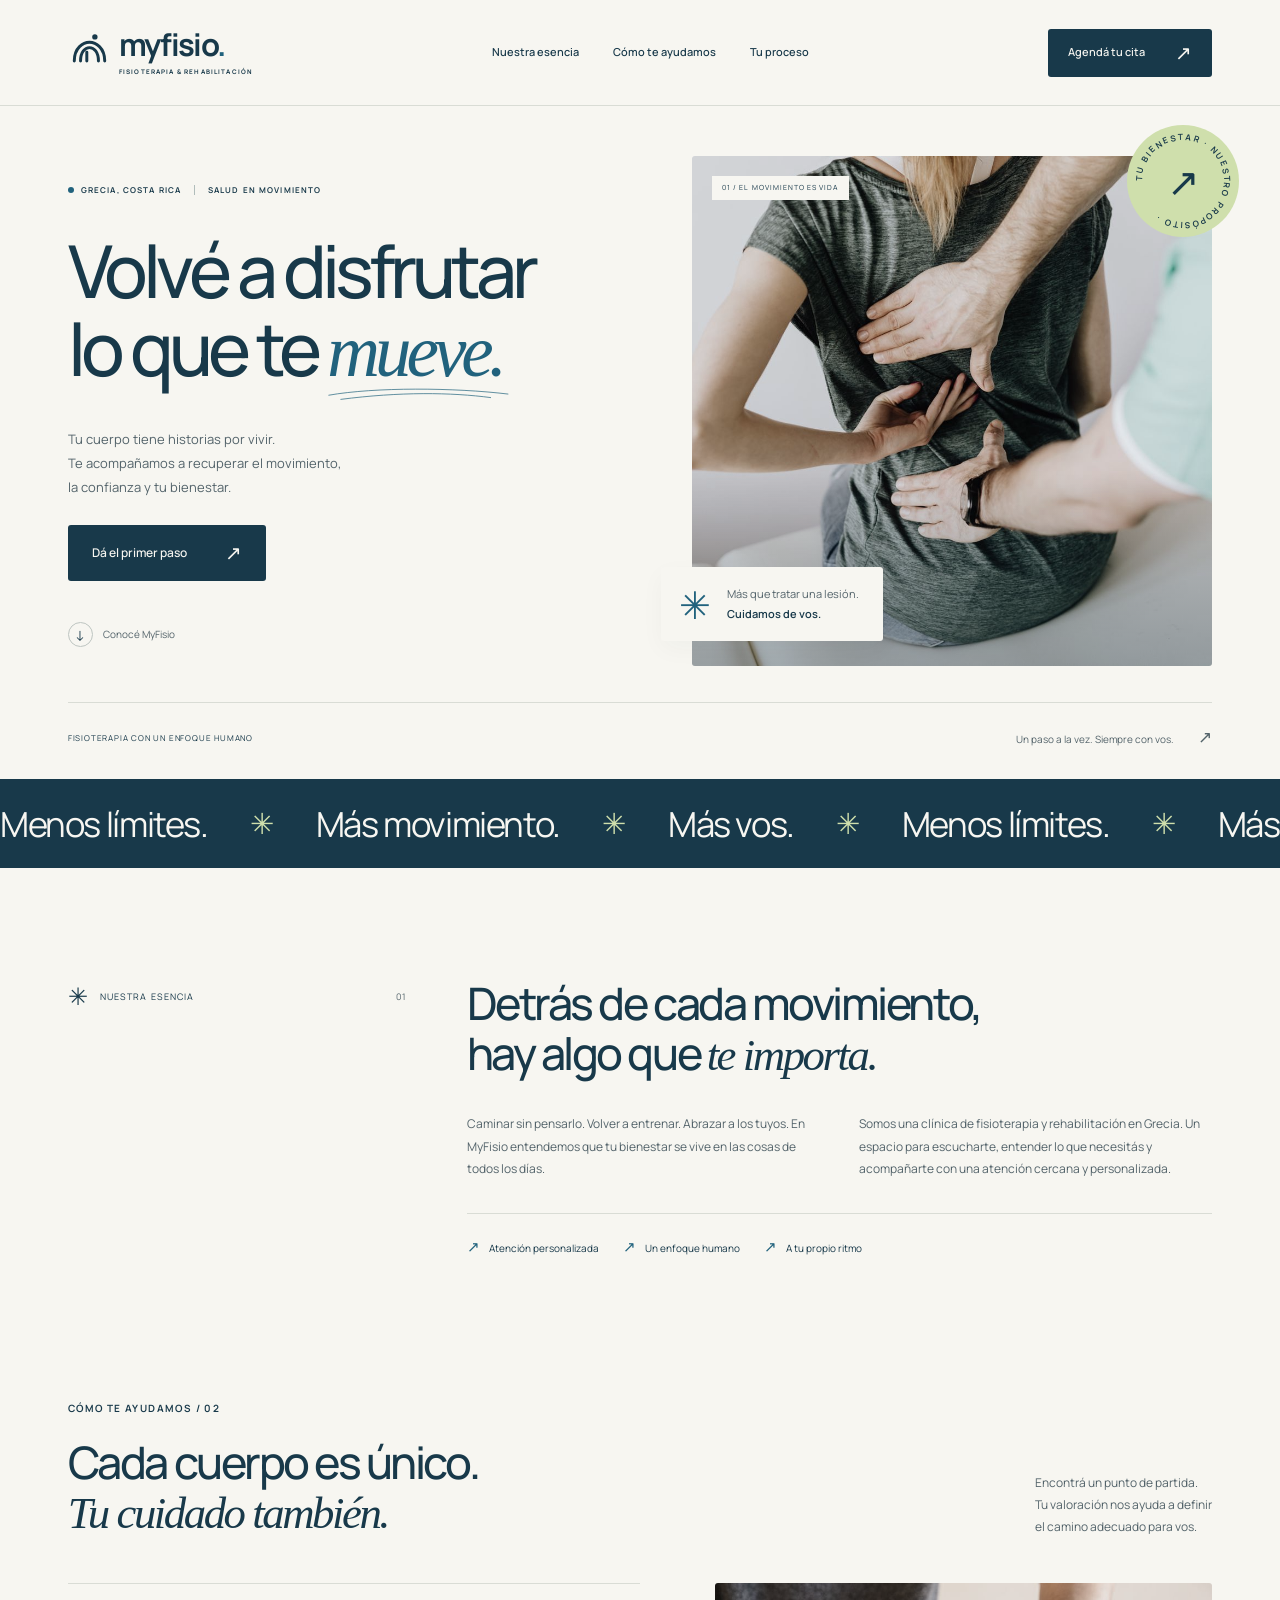
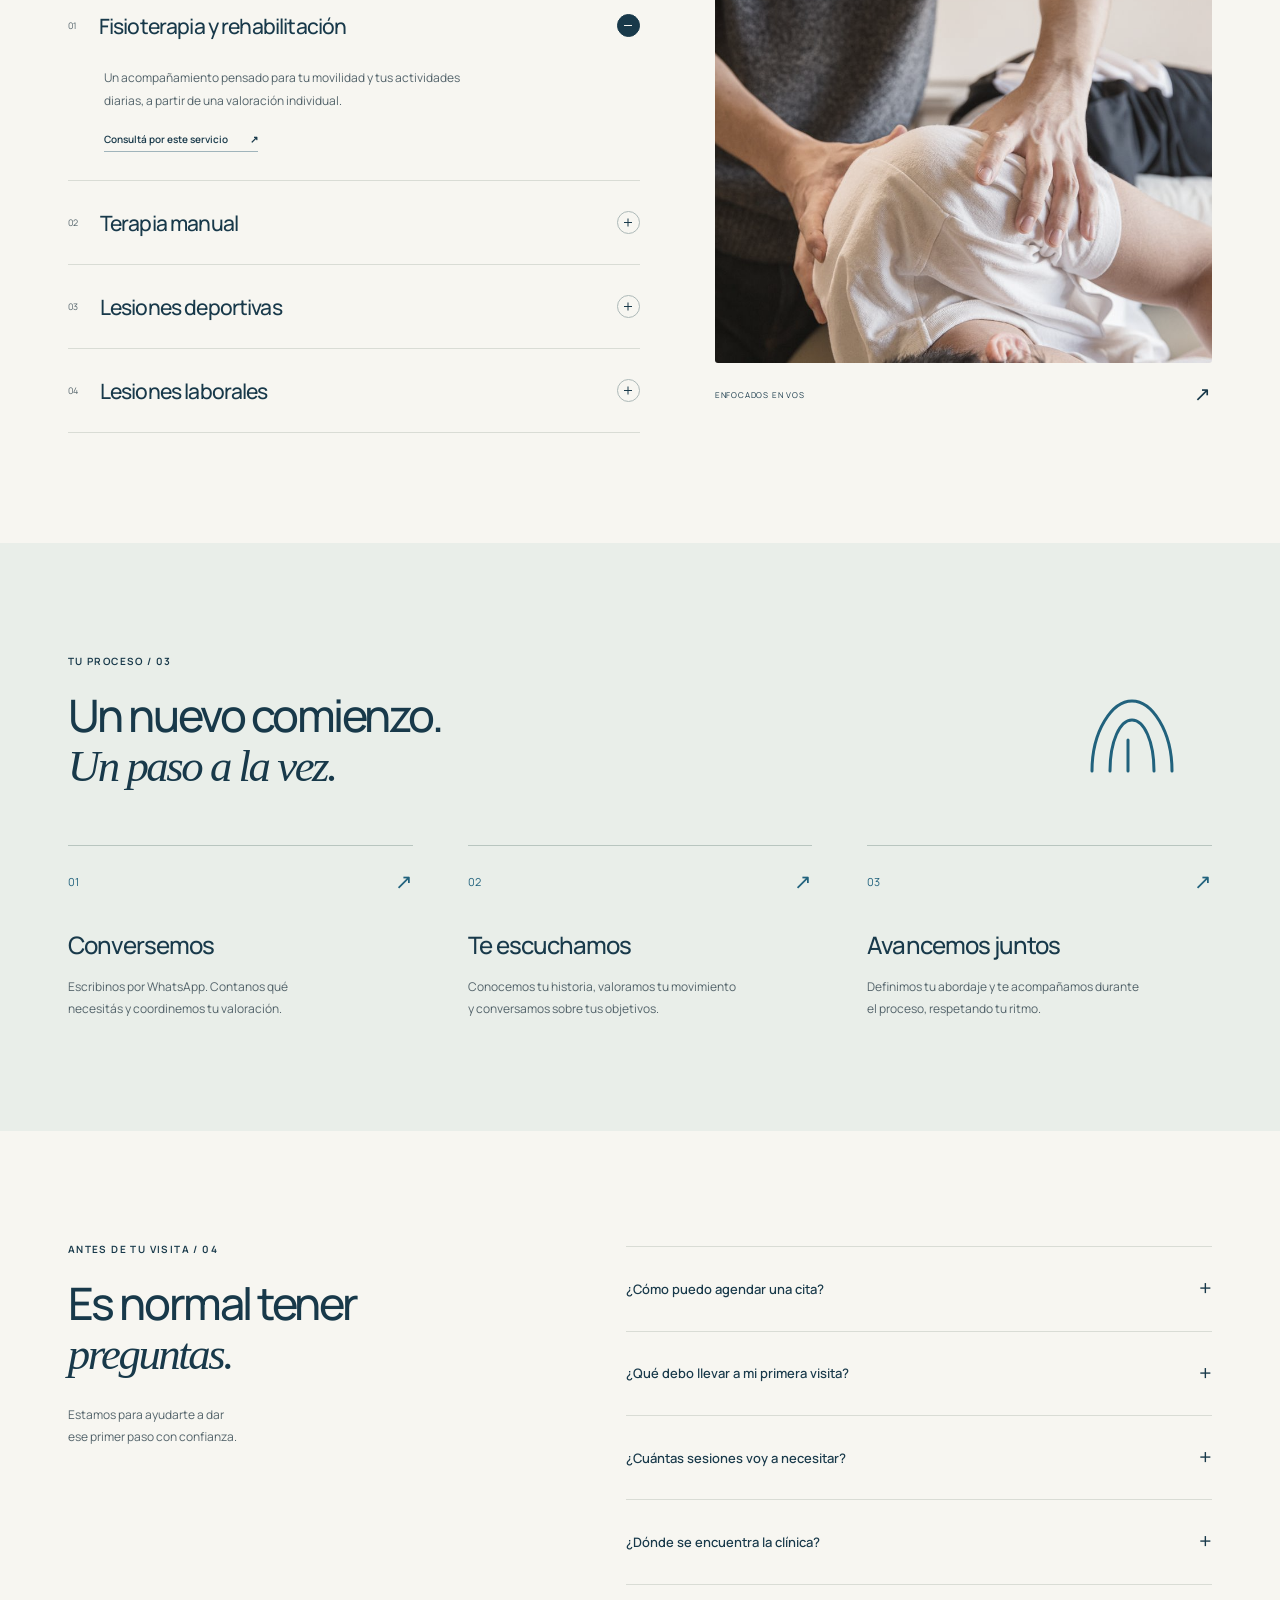
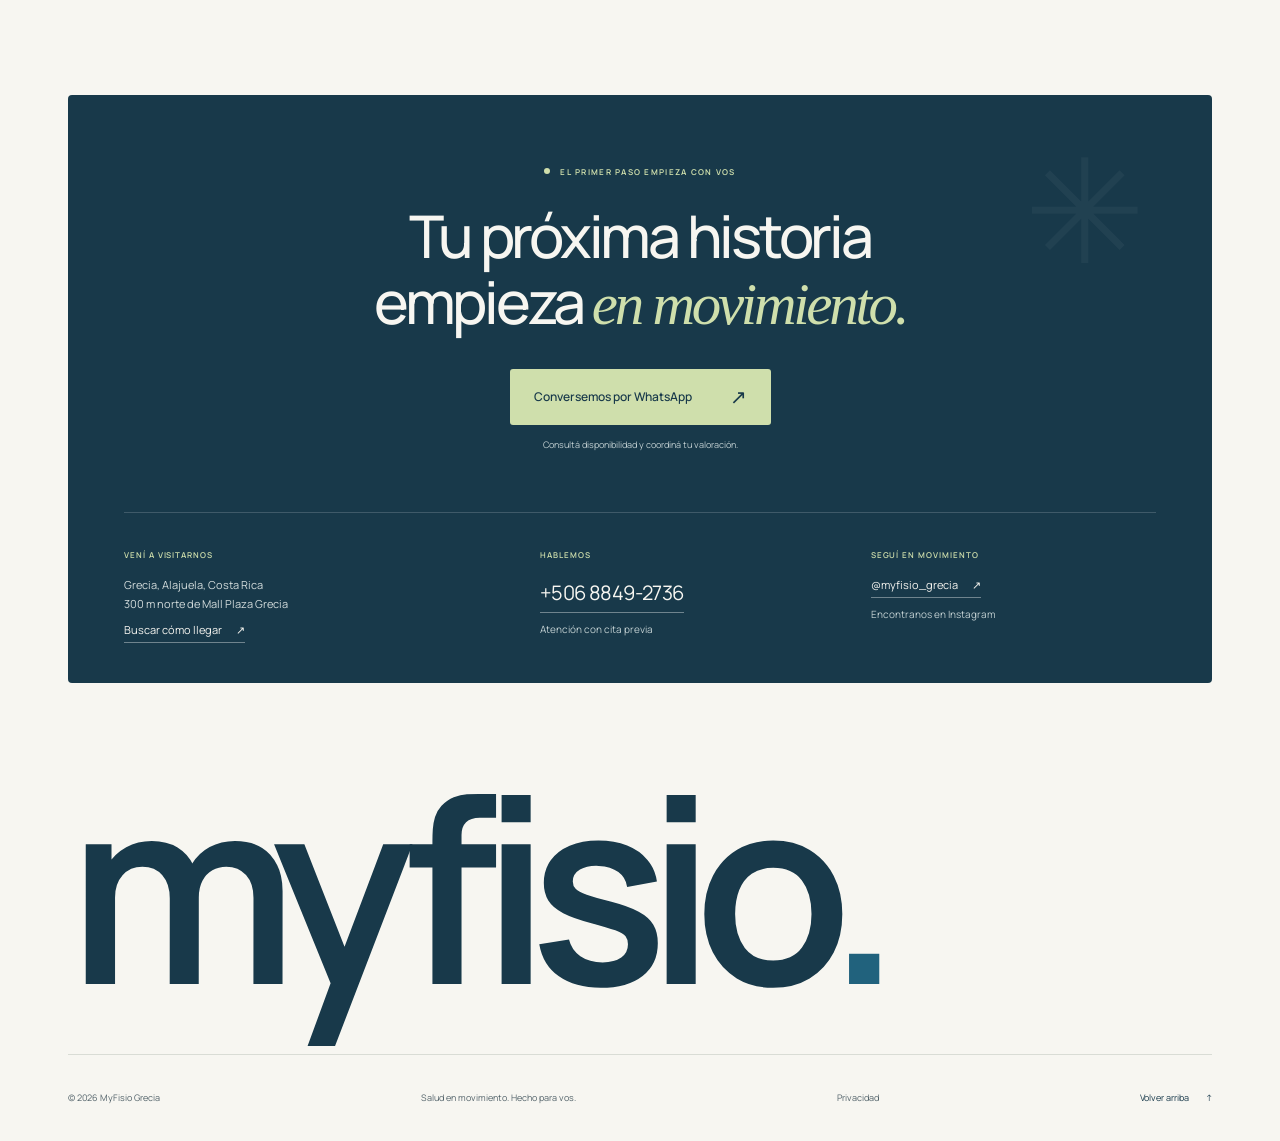
==== index.html @ d9b55af9 "Build MyFisio Grecia editorial website in vanilla HTML CSS and JavaScript" ====
<!doctype html>
<html lang="es-CR">
<head>
  <meta charset="utf-8">
  <meta name="viewport" content="width=device-width, initial-scale=1">
  <meta name="theme-color" content="#18394a">
  <title>MyFisio Grecia — Salud en movimiento</title>
  <meta name="description" content="Fisioterapia, terapia manual y rehabilitación en Grecia, Alajuela. Volvé a moverte con confianza. Consultá por tu cita en MyFisio al 8849-2736.">
  <meta property="og:title" content="MyFisio Grecia — Salud en movimiento">
  <meta property="og:description" content="Volvé a disfrutar lo que te mueve. Fisioterapia y rehabilitación en Grecia, Costa Rica.">
  <meta property="og:type" content="website">
  <meta property="og:locale" content="es_CR">
  <meta property="og:image" content="https://myfisio-grecia.vercel.app/assets/therapy.jpg">
  <meta property="og:url" content="https://myfisio-grecia.vercel.app/">
  <link rel="canonical" href="https://myfisio-grecia.vercel.app/">
  <link rel="icon" type="image/svg+xml" href="assets/favicon.svg">
  <link rel="preload" as="image" href="assets/therapy.jpg">
  <link rel="stylesheet" href="styles.css">
  <script src="script.js" defer></script>
  <script type="application/ld+json">{"@context":"https://schema.org","@type":"MedicalClinic","name":"MyFisio Clínica de Fisioterapia y Rehabilitación","url":"https://myfisio-grecia.vercel.app/","telephone":"+50688492736","address":{"@type":"PostalAddress","streetAddress":"300 metros norte de Mall Plaza Grecia","addressLocality":"Grecia","addressRegion":"Alajuela","addressCountry":"CR"},"sameAs":["https://www.instagram.com/myfisio_grecia/"]}</script>
</head>
<body>
  <a class="skip-link" href="#contenido">Saltar al contenido</a>
  <header class="site-header">
    <a href="#inicio" class="brand" aria-label="MyFisio, inicio"><svg class="brand-symbol" viewBox="0 0 48 48" fill="none" aria-hidden="true"><path d="M7 33C7 18 17 12 24 12s17 6 17 21M14 33c0-10 5-15 10-15s10 5 10 15M21 33V23" stroke="currentColor" stroke-width="3.3" stroke-linecap="round"/><circle cx="30" cy="6" r="3" fill="currentColor"/></svg><span>myfisio<span class="brand-dot">.</span><small>FISIOTERAPIA & REHABILITACIÓN</small></span></a>
    <nav class="desktop-nav" aria-label="Navegación principal"><a href="#nosotros">Nuestra esencia</a><a href="#servicios">Cómo te ayudamos</a><a href="#proceso">Tu proceso</a></nav>
    <a class="button button-small header-cta" href="https://wa.me/50688492736?text=Hola%20MyFisio%2C%20quisiera%20consultar%20por%20una%20cita." target="_blank" rel="noopener noreferrer">Agendá tu cita <span aria-hidden="true">↗</span></a>
    <button class="menu-toggle" type="button" aria-expanded="false" aria-controls="mobile-nav" aria-label="Abrir menú"><span></span><span></span></button>
    <nav id="mobile-nav" class="mobile-nav" aria-label="Navegación móvil" hidden><a href="#nosotros">Nuestra esencia</a><a href="#servicios">Cómo te ayudamos</a><a href="#proceso">Tu proceso</a><a href="#contacto">Contacto y citas ↗</a></nav>
  </header>

  <main id="contenido">
    <section class="hero section-shell" id="inicio" aria-labelledby="hero-title">
      <div class="hero-copy">
        <p class="eyebrow"><span class="status-dot"></span> GRECIA, COSTA RICA <span class="eyebrow-divider"></span> SALUD EN MOVIMIENTO</p>
        <h1 id="hero-title">Volvé a disfrutar<br>lo que te <span class="word-motion">mueve.<svg viewBox="0 0 380 22" preserveAspectRatio="none" aria-hidden="true"><path d="M3 14C100 0 265 1 377 12M28 21C152 8 258 9 341 18"/></svg></span></h1>
        <div class="hero-copy-bottom"><p>Tu cuerpo tiene historias por vivir.<br>Te acompañamos a recuperar el movimiento,<br class="desktop-break"> la confianza y tu bienestar.</p><a class="button" href="https://wa.me/50688492736?text=Hola%20MyFisio%2C%20quisiera%20agendar%20una%20valoraci%C3%B3n." target="_blank" rel="noopener noreferrer">Dá el primer paso <span aria-hidden="true">↗</span></a></div>
        <a class="scroll-link" href="#nosotros"><span class="circle-arrow" aria-hidden="true">↓</span> Conocé MyFisio</a>
      </div>
      <div class="hero-visual"><img src="assets/therapy.jpg" width="1400" height="933" alt="Sesión de terapia manual enfocada en la movilidad de la espalda" fetchpriority="high"><span class="photo-index">01 / EL MOVIMIENTO ES VIDA</span><div class="orbit-stamp" aria-hidden="true"><svg viewBox="0 0 120 120"><defs><path id="stamp-circle" d="M60,60m-44,0a44,44 0 1,1 88,0a44,44 0 1,1 -88,0"/></defs><text><textPath href="#stamp-circle">TU BIENESTAR · NUESTRO PROPÓSITO · </textPath></text></svg><span>↗</span></div><div class="image-note"><span class="note-icon" aria-hidden="true">✳</span><p>Más que tratar una lesión.<br><strong>Cuidamos de vos.</strong></p></div></div>
      <div class="hero-footnote"><span>FISIOTERAPIA CON UN ENFOQUE HUMANO</span><span>Un paso a la vez. Siempre con vos. <span aria-hidden="true">↗</span></span></div>
    </section>

    <div class="movement-band" aria-hidden="true"><div><span>Menos límites.</span><i>✳</i><span>Más movimiento.</span><i>✳</i><span>Más vos.</span><i>✳</i><span>Menos límites.</span><i>✳</i><span>Más movimiento.</span><i>✳</i><span>Más vos.</span><i>✳</i></div></div>

    <section class="about section-shell section-space" id="nosotros" aria-labelledby="about-title"><div class="section-label"><span class="mini-cross" aria-hidden="true">✳</span> NUESTRA ESENCIA <span class="section-number">01</span></div><div class="about-content"><h2 id="about-title">Detrás de cada movimiento,<br>hay algo que <em>te importa.</em></h2><div class="about-details"><p>Caminar sin pensarlo. Volver a entrenar. Abrazar a los tuyos. En MyFisio entendemos que tu bienestar se vive en las cosas de todos los días.</p><p>Somos una clínica de fisioterapia y rehabilitación en Grecia. Un espacio para escucharte, entender lo que necesitás y acompañarte con una atención cercana y personalizada.</p></div><div class="principles"><span><b aria-hidden="true">↗</b> Atención personalizada</span><span><b aria-hidden="true">↗</b> Un enfoque humano</span><span><b aria-hidden="true">↗</b> A tu propio ritmo</span></div></div></section>

    <section class="services section-shell section-space" id="servicios" aria-labelledby="services-title"><div class="section-heading"><div><p class="eyebrow">CÓMO TE AYUDAMOS / 02</p><h2 id="services-title">Cada cuerpo es único.<br><em>Tu cuidado también.</em></h2></div><p>Encontrá un punto de partida.<br>Tu valoración nos ayuda a definir<br>el camino adecuado para vos.</p></div><div class="services-layout"><div class="service-list">
      <details class="service-item" open><summary><span class="service-number">01</span><h3>Fisioterapia y rehabilitación</h3><span class="service-toggle" aria-hidden="true"></span></summary><div class="service-body"><p>Un acompañamiento pensado para tu movilidad y tus actividades diarias, a partir de una valoración individual.</p><a href="https://wa.me/50688492736?text=Hola%20MyFisio%2C%20quiero%20consultar%20sobre%20fisioterapia%20y%20rehabilitaci%C3%B3n." target="_blank" rel="noopener noreferrer">Consultá por este servicio <span aria-hidden="true">↗</span></a></div></details>
      <details class="service-item"><summary><span class="service-number">02</span><h3>Terapia manual</h3><span class="service-toggle" aria-hidden="true"></span></summary><div class="service-body"><p>Atención con técnicas manuales, adaptadas a tu valoración y a las necesidades de tu cuerpo.</p><a href="https://wa.me/50688492736?text=Hola%20MyFisio%2C%20quiero%20consultar%20sobre%20terapia%20manual." target="_blank" rel="noopener noreferrer">Consultá por este servicio <span aria-hidden="true">↗</span></a></div></details>
      <details class="service-item"><summary><span class="service-number">03</span><h3>Lesiones deportivas</h3><span class="service-toggle" aria-hidden="true"></span></summary><div class="service-body"><p>Valoración y rehabilitación para acompañarte en el regreso a la actividad física, según tu evolución.</p><a href="https://wa.me/50688492736?text=Hola%20MyFisio%2C%20quiero%20consultar%20por%20una%20lesi%C3%B3n%20deportiva." target="_blank" rel="noopener noreferrer">Consultá por este servicio <span aria-hidden="true">↗</span></a></div></details>
      <details class="service-item"><summary><span class="service-number">04</span><h3>Lesiones laborales</h3><span class="service-toggle" aria-hidden="true"></span></summary><div class="service-body"><p>Un espacio para valorar las molestias que afectan tu jornada y conversar sobre tu recuperación y hábitos de movimiento.</p><a href="https://wa.me/50688492736?text=Hola%20MyFisio%2C%20quiero%20consultar%20por%20una%20lesi%C3%B3n%20laboral." target="_blank" rel="noopener noreferrer">Consultá por este servicio <span aria-hidden="true">↗</span></a></div></details>
    </div><figure class="service-photo"><img src="assets/movement.jpg" width="1000" height="667" loading="lazy" alt="Trabajo manual de hombro durante una sesión de fisioterapia"><figcaption><span>ENFOCADOS EN VOS</span><span aria-hidden="true">↗</span></figcaption></figure></div></section>

    <section class="process section-space" id="proceso" aria-labelledby="process-title"><div class="section-shell"><div class="section-heading"><div><p class="eyebrow">TU PROCESO / 03</p><h2 id="process-title">Un nuevo comienzo.<br><em>Un paso a la vez.</em></h2></div><svg class="process-symbol" viewBox="0 0 100 100" fill="none" aria-hidden="true"><path d="M10 80C10 40 30 10 50 10S90 40 90 80M28 80c0-30 10-51 22-51s22 21 22 51M46 80V49" stroke="currentColor" stroke-width="3" stroke-linecap="round"/></svg></div><ol class="process-steps"><li><span class="step-index">01 <span aria-hidden="true">↗</span></span><h3>Conversemos</h3><p>Escribinos por WhatsApp. Contanos qué necesitás y coordinemos tu valoración.</p></li><li><span class="step-index">02 <span aria-hidden="true">↗</span></span><h3>Te escuchamos</h3><p>Conocemos tu historia, valoramos tu movimiento y conversamos sobre tus objetivos.</p></li><li><span class="step-index">03 <span aria-hidden="true">↗</span></span><h3>Avancemos juntos</h3><p>Definimos tu abordaje y te acompañamos durante el proceso, respetando tu ritmo.</p></li></ol></div></section>

    <section class="questions section-shell section-space" aria-labelledby="faq-title"><div><p class="eyebrow">ANTES DE TU VISITA / 04</p><h2 id="faq-title">Es normal tener<br><em>preguntas.</em></h2><p class="faq-intro">Estamos para ayudarte a dar<br>ese primer paso con confianza.</p></div><div class="faq-list"><details><summary>¿Cómo puedo agendar una cita?<span aria-hidden="true">+</span></summary><p>Escribinos al WhatsApp 8849-2736 o llamanos. Te ayudamos a coordinar la fecha y hora según la disponibilidad de la clínica.</p></details><details><summary>¿Qué debo llevar a mi primera visita?<span aria-hidden="true">+</span></summary><p>Traé ropa cómoda que te permita moverte. Si tenés estudios, referencias o informes relacionados con tu consulta, podés llevarlos. Consultanos por WhatsApp si necesitás alguna indicación adicional.</p></details><details><summary>¿Cuántas sesiones voy a necesitar?<span aria-hidden="true">+</span></summary><p>Depende de tu valoración, tus objetivos y tu evolución. En tu consulta podemos conversar sobre el abordaje que se ajuste a vos.</p></details><details><summary>¿Dónde se encuentra la clínica?<span aria-hidden="true">+</span></summary><p>Estamos en Grecia, Alajuela, 300 metros norte de Mall Plaza Grecia. Escribinos antes de tu visita para confirmar las indicaciones de llegada.</p></details></div></section>

    <section class="contact section-shell" id="contacto" aria-labelledby="contact-title"><div class="contact-top"><p class="eyebrow"><span class="status-dot"></span> EL PRIMER PASO EMPIEZA CON VOS</p><h2 id="contact-title">Tu próxima historia<br>empieza <em>en movimiento.</em></h2><a class="button button-light" href="https://wa.me/50688492736?text=Hola%20MyFisio%2C%20me%20gustar%C3%ADa%20coordinar%20una%20valoraci%C3%B3n.%20%C2%BFMe%20comparten%20la%20disponibilidad%3F" target="_blank" rel="noopener noreferrer">Conversemos por WhatsApp <span aria-hidden="true">↗</span></a><p class="contact-note">Consultá disponibilidad y coordiná tu valoración.</p></div><div class="contact-info"><div><span class="contact-label">VENÍ A VISITARNOS</span><p>Grecia, Alajuela, Costa Rica<br>300 m norte de Mall Plaza Grecia</p><a href="https://www.google.com/maps/search/?api=1&query=Myfisio+Grecia+Costa+Rica" target="_blank" rel="noopener noreferrer">Buscar cómo llegar <span aria-hidden="true">↗</span></a></div><div><span class="contact-label">HABLEMOS</span><a class="phone-link" href="tel:+50688492736">+506 8849-2736</a><span>Atención con cita previa</span></div><div><span class="contact-label">SEGUÍ EN MOVIMIENTO</span><a href="https://www.instagram.com/myfisio_grecia/" target="_blank" rel="noopener noreferrer">@myfisio_grecia <span aria-hidden="true">↗</span></a><span>Encontranos en Instagram</span></div></div></section>
  </main>
  <footer class="site-footer section-shell"><a class="footer-wordmark" href="#inicio" aria-label="MyFisio, volver al inicio">myfisio<span>.</span></a><div class="footer-bottom"><span>© <span id="year">2026</span> MyFisio Grecia</span><span>Salud en movimiento. Hecho para vos.</span><button class="text-button" type="button" data-open-privacy>Privacidad</button><a href="#inicio">Volver arriba <span aria-hidden="true">↑</span></a></div></footer>
  <dialog class="privacy-dialog" aria-labelledby="privacy-title"><div class="dialog-header"><p class="eyebrow">MYFISIO GRECIA</p><button class="dialog-close" type="button" aria-label="Cerrar privacidad">×</button></div><h2 id="privacy-title">Tu privacidad importa.</h2><p>Este sitio no incluye formularios de datos personales, cookies de seguimiento ni herramientas de analítica. Los recursos visuales y tipográficos se sirven desde este mismo sitio.</p><p>Los enlaces de contacto te llevan a WhatsApp, Instagram o Google Maps, que cuentan con sus propias políticas de privacidad. Si elegís escribirnos, compartí únicamente la información necesaria para coordinar tu consulta.</p><p>Para consultas sobre el manejo de tus datos por la clínica, contactá al <a href="tel:+50688492736">8849-2736</a>.</p><button class="button dialog-accept" type="button">Entendido <span aria-hidden="true">↗</span></button></dialog>
</body>
</html>
---- styles.css ----
@font-face{font-family:Manrope;src:url('assets/manrope-latin.woff2') format('woff2');font-style:normal;font-weight:200 800;font-display:swap}
:root{--paper:#f7f6f1;--ink:#18394a;--muted:#53636a;--blue:#21627d;--line:#d9dcd5;--pale:#e9eee9;--accent:#cfdfac;--white:#fff;--gutter:clamp(22px,5.3vw,88px);--max:1600px;--font:'Manrope',Arial,sans-serif;--ease:cubic-bezier(.22,1,.36,1)}
*,*::before,*::after{box-sizing:border-box}html{scroll-behavior:smooth;scroll-padding-top:100px}body{margin:0;background:var(--paper);color:var(--ink);font-family:var(--font);font-size:15px;line-height:1.7;-webkit-font-smoothing:antialiased}body:has(.mobile-nav:not([hidden])){overflow:hidden}a{color:inherit;text-decoration:none}button{font:inherit;color:inherit}button,a,summary{-webkit-tap-highlight-color:transparent}button,summary{cursor:pointer}button{touch-action:manipulation}a:focus-visible,button:focus-visible,summary:focus-visible{outline:3px solid var(--blue);outline-offset:6px}::selection{background:var(--accent);color:var(--ink)}img{display:block;max-width:100%;object-fit:cover}svg{display:block}h1,h2,h3,p,figure{margin:0}h1,h2,h3{font-weight:500;line-height:1.1}h2{font-size:clamp(2rem,3.5vw,3.75rem);letter-spacing:-.055em}h2 em{font-family:Georgia,serif;font-weight:400}p{color:var(--muted)}.section-shell{max-width:var(--max);margin-inline:auto;padding-inline:var(--gutter)}.section-space{padding-block:110px}.eyebrow{font-size:10px;font-weight:650;letter-spacing:.14em;line-height:1.7;color:var(--ink);display:flex;align-items:center;gap:10px}.status-dot{display:inline-block;width:6px;height:6px;border-radius:50%;background:var(--blue);flex-shrink:0}.eyebrow-divider{height:10px;width:1px;background:#b1bdbb;margin-inline:6px}.skip-link{position:fixed;left:20px;top:-80px;z-index:100;background:var(--ink);color:white;padding:12px 20px}.skip-link:focus{top:10px}.site-header{height:106px;max-width:var(--max);padding-inline:var(--gutter);margin:auto;display:flex;align-items:center;justify-content:space-between;gap:30px;position:relative;z-index:20;border-bottom:1px solid var(--line)}.brand{display:flex;align-items:center;gap:8px;flex-shrink:0}.brand-symbol{width:43px;height:48px}.brand>span{font-size:31px;font-weight:700;letter-spacing:-1.7px;line-height:1}.brand-dot{color:var(--blue)}.brand small{font-size:6.3px;letter-spacing:1.15px;display:block;margin-top:8px;line-height:1.3}.desktop-nav{display:flex;gap:34px;font-size:11px;font-weight:550}.desktop-nav a{position:relative;padding-block:10px}.desktop-nav a::after{content:'';position:absolute;left:0;bottom:3px;width:0;height:1px;background:var(--ink);transition:width .3s}.desktop-nav a:hover::after{width:100%}.button{border:1px solid transparent;display:inline-flex;justify-content:space-between;align-items:center;gap:38px;background:var(--ink);color:var(--paper);font-size:12px;font-weight:550;padding:17px 23px;min-height:54px;border-radius:3px;transition:background .2s,transform .2s;line-height:1.5}.button:hover{background:var(--blue);transform:translateY(-2px)}.button>span{font-size:20px;line-height:1}.button-small{padding:13px 19px;min-height:44px;font-size:11px;gap:30px}.menu-toggle{display:none}.mobile-nav[hidden]{display:none}.hero{display:grid;grid-template-columns:1.12fr 1fr;padding-top:50px;column-gap:42px}.hero-copy{padding-top:27px;position:relative;z-index:2}.hero .eyebrow{font-size:8px;gap:7px}.hero h1{font-size:clamp(3.1rem,5.7vw,5.9rem);line-height:1.07;font-weight:500;letter-spacing:-.068em;position:relative;margin-top:34px;width:115%}.word-motion{font-family:Georgia,serif;font-weight:400;font-style:italic;position:relative;white-space:nowrap;color:var(--blue);padding-right:8px}.word-motion svg{position:absolute;bottom:-8px;left:0;width:100%;height:13px;fill:none;stroke:var(--blue);stroke-width:1.3}.hero-copy-bottom{padding-top:36px}.hero-copy-bottom p{font-size:13px;line-height:1.85;max-width:360px}.hero-copy-bottom .button{margin-top:26px}.scroll-link{display:inline-flex;align-items:center;gap:10px;font-size:10px;color:var(--muted);margin-top:41px}.circle-arrow{width:25px;height:25px;border-radius:50%;border:1px solid #bdc4c0;display:grid;place-items:center;font-size:14px;color:var(--ink);transition:transform .2s}.scroll-link:hover .circle-arrow{transform:translateY(3px)}.hero-visual{position:relative;min-width:0;border-radius:3px;isolation:isolate;min-height:510px}.hero-visual>img{width:100%;height:100%;position:absolute;inset:0;border-radius:3px;object-position:44% center;filter:saturate(.7)}.hero-visual::after{content:'';position:absolute;inset:0;background:linear-gradient(180deg,transparent 62%,#142c3545);z-index:0;border-radius:3px;pointer-events:none}.photo-index{position:absolute;top:20px;left:20px;font-size:7px;letter-spacing:.15em;background:var(--paper);padding:6px 10px;z-index:1}.orbit-stamp{position:absolute;right:-27px;top:-31px;width:112px;height:112px;border-radius:50%;background:var(--accent);z-index:3}.orbit-stamp svg{width:100%;height:100%;animation:orbit 35s linear infinite}.orbit-stamp text{font-size:9px;letter-spacing:2.15px;fill:var(--ink);font-weight:650}.orbit-stamp>span{position:absolute;inset:0;display:grid;place-items:center;font-size:39px;font-weight:400}.image-note{position:absolute;bottom:25px;left:-31px;padding:17px 24px 17px 18px;background:var(--paper);z-index:1;display:flex;align-items:center;gap:16px;box-shadow:0 8px 25px #142c3509;border-radius:3px}.image-note p{font-size:11px;line-height:1.8}.image-note strong{font-weight:600;color:var(--ink)}.note-icon{font-size:38px;color:var(--blue);line-height:1}.hero-footnote{grid-column:1/-1;display:flex;align-items:center;justify-content:space-between;border-top:1px solid var(--line);margin-top:36px;padding:20px 0 27px;font-size:8px;letter-spacing:.1em}.hero-footnote>span:last-child{font-size:10px;letter-spacing:0;color:var(--muted)}.hero-footnote>span:last-child>span{margin-left:22px;font-size:17px}.movement-band{background:var(--ink);color:var(--paper);overflow:hidden;padding-block:24px}.movement-band>div{display:flex;align-items:center;gap:42px;width:max-content;animation:marquee 45s linear infinite}.movement-band span{font-size:clamp(1.6rem,2.7vw,2.6rem);letter-spacing:-.04em;line-height:1.2;white-space:nowrap}.movement-band i{font-style:normal;color:var(--accent);font-size:29px;line-height:1}.about{display:grid;grid-template-columns:1fr 2.2fr;gap:60px}.section-label{font-size:9px;letter-spacing:.12em;display:flex;align-items:center;gap:11px;height:36px}.mini-cross{font-size:24px}.section-number{margin-left:auto;font-size:9px;color:var(--muted)}.about-content h2{max-width:820px}.about-details{display:grid;grid-template-columns:1fr 1fr;gap:40px;margin-top:33px;font-size:12px;line-height:1.9}.principles{display:flex;flex-wrap:wrap;gap:24px;margin-top:32px;padding-top:20px;border-top:1px solid var(--line);font-size:10px}.principles b{font-size:15px;font-weight:400;color:var(--blue);margin-right:7px}.services{padding-top:30px}.section-heading{display:flex;justify-content:space-between;gap:40px;align-items:flex-end;margin-bottom:45px}.section-heading .eyebrow{margin-bottom:20px}.section-heading>p{font-size:12px;line-height:1.85;max-width:290px}.services-layout{display:grid;grid-template-columns:1.15fr 1fr;gap:75px;align-items:start}.service-item{border-top:1px solid var(--line)}.service-item:last-child{border-bottom:1px solid var(--line)}summary{list-style:none}summary::-webkit-details-marker{display:none}.service-item summary{display:flex;align-items:center;gap:22px;padding:26px 0;min-height:83px}.service-number{font-size:9px;color:var(--muted);align-self:center}.service-item h3{font-size:clamp(1rem,1.65vw,1.5rem);letter-spacing:-.04em}.service-toggle{width:23px;height:23px;border:1px solid #adb9b8;border-radius:50%;margin-left:auto;position:relative;flex-shrink:0}.service-toggle::before,.service-toggle::after{content:'';position:absolute;background:var(--ink);width:8px;height:1px;left:6px;top:10px}.service-toggle::after{transform:rotate(90deg);transition:transform .2s}.service-item[open] .service-toggle{background:var(--ink);border-color:var(--ink)}.service-item[open] .service-toggle::before,.service-item[open] .service-toggle::after{background:var(--paper)}.service-item[open] .service-toggle::after{transform:rotate(0)}.service-body{padding:0 42px 28px 36px}.service-body p{font-size:12px;line-height:1.9;max-width:390px}.service-body a{font-size:10px;font-weight:600;display:inline-flex;gap:22px;align-items:center;margin-top:18px;border-bottom:1px solid #a0b4bb;padding-bottom:3px}.service-photo{position:sticky;top:30px}.service-photo img{width:100%;height:380px;border-radius:3px;object-position:52% center;filter:saturate(.65)}.service-photo figcaption{display:flex;justify-content:space-between;align-items:center;padding-block:14px;font-size:8px;letter-spacing:.1em}.service-photo figcaption>span:last-child{font-size:20px}.process{background:var(--pale)}.process .section-heading{margin-bottom:54px}.process-symbol{width:100px;height:100px;margin-right:30px;color:var(--blue)}.process-steps{list-style:none;margin:0;padding:0;display:grid;grid-template-columns:repeat(3,1fr);gap:55px}.step-index{display:flex;justify-content:space-between;align-items:center;border-top:1px solid #b8c5bf;padding-top:18px;font-size:11px;color:var(--blue)}.step-index>span{font-size:21px}.process-steps h3{font-size:24px;letter-spacing:-.04em;margin-top:32px}.process-steps p{font-size:12px;line-height:1.9;margin-top:17px;max-width:275px}.questions{display:grid;grid-template-columns:1fr 1.2fr;gap:70px}.questions .eyebrow{margin-bottom:20px}.faq-intro{font-size:12px;margin-top:24px;line-height:1.9}.faq-list{padding-top:5px}.faq-list details{border-bottom:1px solid var(--line)}.faq-list details:first-child{border-top:1px solid var(--line)}.faq-list summary{display:flex;align-items:center;justify-content:space-between;gap:20px;padding:23px 0;font-size:13px;font-weight:550}.faq-list summary>span{font-size:22px;font-weight:400;transition:transform .2s}.faq-list details[open] summary>span{transform:rotate(45deg)}.faq-list details>p{font-size:12px;line-height:1.9;padding:0 30px 22px 0}.contact{background:var(--ink);color:var(--paper);margin-inline:var(--gutter);max-width:calc(var(--max) - var(--gutter)*2);border-radius:4px;position:relative;overflow:hidden;padding-inline:56px}.contact-top{padding:70px 0 60px;text-align:center;position:relative}.contact-top::after{content:'✳';position:absolute;right:10px;top:40px;font-size:145px;line-height:1;color:#ffffff0b;pointer-events:none}.contact .eyebrow{justify-content:center;color:var(--accent);font-size:8px;letter-spacing:.16em}.contact .status-dot{background:var(--accent)}.contact h2{font-size:clamp(2.2rem,4.6vw,4.8rem);margin-top:25px;line-height:1.12}.contact h2 em{color:var(--accent)}.button-light{background:var(--accent);color:var(--ink);margin-top:31px}.button-light:hover{background:var(--paper)}.contact-note{font-size:9px;color:#c1cfd1;margin-top:12px}.contact-info{border-top:1px solid #ffffff2b;display:grid;grid-template-columns:1.3fr 1fr 1fr;gap:45px;padding-block:35px 40px}.contact-info>div{display:flex;flex-direction:column;align-items:flex-start;gap:8px;font-size:11px}.contact-label{font-size:8px;font-weight:600;letter-spacing:.12em;color:var(--accent);margin-bottom:6px}.contact-info p{color:#d3dcdc;font-size:11px}.contact-info a{border-bottom:1px solid #ffffff60;padding-bottom:2px}.contact-info a>span{margin-left:12px}.contact-info>div>span:last-child:not(.contact-label){color:#c1cfd1;font-size:10px}.contact-info .phone-link{font-size:20px;letter-spacing:-.03em}.site-footer{padding-top:54px}.footer-wordmark{display:block;font-size:clamp(5rem,20.2vw,20rem);font-weight:650;line-height:1.15;letter-spacing:-.085em;border-bottom:1px solid var(--line);padding-bottom:20px;overflow:hidden}.footer-wordmark>span{color:var(--blue)}.footer-bottom{display:flex;gap:25px;align-items:center;justify-content:space-between;padding-block:25px;font-size:9px;color:var(--muted)}.footer-bottom>a{color:var(--ink)}.footer-bottom>a>span{margin-left:15px}.text-button{background:transparent;border:0;padding:10px 0;font-size:9px}.text-button:hover{text-decoration:underline}.privacy-dialog{border:1px solid var(--line);border-radius:5px;background:var(--paper);color:var(--ink);max-width:570px;width:calc(100% - 36px);padding:32px;max-height:85dvh}.privacy-dialog::backdrop{background:#102b39a8;backdrop-filter:blur(4px)}.dialog-header{display:flex;justify-content:space-between;align-items:center;margin-bottom:25px}.dialog-close{background:transparent;border:0;font-size:32px;min-width:44px;min-height:44px}.privacy-dialog h2{font-size:32px;letter-spacing:-.04em}.privacy-dialog>p{font-size:13px;margin-top:18px}.privacy-dialog a{text-decoration:underline}.dialog-accept{margin-top:25px}.reveal{opacity:1;transform:none}.js-motion .reveal-pending{opacity:0;transform:translateY(18px)}.js-motion .reveal{transition:opacity .7s var(--ease),transform .7s var(--ease)}
@keyframes orbit{to{transform:rotate(360deg)}}@keyframes marquee{to{transform:translateX(-50%)}}
@media(min-width:1600px){.contact{margin-inline:auto}.hero h1{font-size:94px}}
@media(max-width:1100px){.desktop-nav{gap:20px}.hero{gap:25px}.hero .eyebrow{font-size:7px;letter-spacing:.09em}.hero h1{font-size:clamp(3rem,6.1vw,4.5rem)}.hero-visual{min-height:510px}.hero-copy{padding-top:20px}.hero-copy-bottom p{font-size:12px}.about{gap:35px;grid-template-columns:1fr 2.6fr}.services-layout{gap:38px}.service-photo img{height:365px}.contact{padding-inline:35px}.process-steps{gap:35px}.questions{gap:40px}.section-space{padding-block:85px}.services{padding-top:25px}}
@media(max-width:800px){.site-header{height:85px;gap:14px}.desktop-nav{display:none}.header-cta{margin-left:auto}.menu-toggle{display:flex;flex-direction:column;justify-content:center;gap:5px;width:44px;height:44px;border:1px solid var(--line);background:transparent;border-radius:3px;align-items:center;z-index:22}.menu-toggle>span{width:17px;height:1px;background:var(--ink);transition:transform .2s}.menu-toggle[aria-expanded=true]>span:first-child{transform:translateY(3px) rotate(45deg)}.menu-toggle[aria-expanded=true]>span:last-child{transform:translateY(-3px) rotate(-45deg)}.mobile-nav{position:absolute;left:0;right:0;top:84px;background:var(--paper);padding:25px var(--gutter) 40px;box-shadow:0 30px 40px #18394a18;display:flex;flex-direction:column;gap:5px;border-bottom:1px solid var(--line)}.mobile-nav a{padding:15px 0;font-size:20px;letter-spacing:-.03em}.hero{padding-top:30px;grid-template-columns:1fr 1fr;gap:24px}.hero h1{font-size:clamp(2.5rem,6vw,3rem);width:118%;margin-top:25px}.hero .eyebrow{font-size:6px;gap:5px;letter-spacing:.06em}.eyebrow-divider{margin-inline:1px}.hero-copy{padding-top:12px}.hero-copy-bottom{padding-top:26px}.hero-copy-bottom p{font-size:11px}.hero-copy-bottom .button{font-size:11px;gap:25px}.hero-visual{min-height:455px}.orbit-stamp{width:84px;height:84px;right:-15px;top:-16px}.orbit-stamp>span{font-size:30px}.image-note{padding:13px;left:-15px;bottom:20px;gap:9px}.image-note p{font-size:9px}.note-icon{font-size:30px}.photo-index{font-size:6px;left:12px;top:15px}.scroll-link{margin-top:30px}.hero-footnote{margin-top:4px;font-size:6px}.hero-footnote>span:last-child{font-size:8px}.hero-footnote>span:last-child>span{margin-left:8px}.about{grid-template-columns:1fr;gap:22px}.section-label{max-width:240px}.about h2{font-size:clamp(2rem,4.7vw,2.8rem)}.services-layout{grid-template-columns:1.2fr 1fr;gap:30px}.service-item summary{gap:14px;padding-block:23px}.service-item h3{font-size:16px}.service-number{font-size:8px}.service-body{padding-left:26px;padding-right:5px}.service-body p{font-size:11px}.service-photo img{height:355px}.section-heading{gap:30px}.section-heading>p{font-size:10px}.process-steps{gap:25px}.process-steps h3{font-size:21px}.process-steps p{font-size:11px}.questions{grid-template-columns:1fr 1.25fr;gap:35px}.faq-list summary{font-size:11px}.contact-info{gap:25px;grid-template-columns:1.2fr 1fr}.contact-info>div:last-child{grid-column:1/-1;border-top:1px solid #ffffff25;padding-top:22px}.contact-info .phone-link{font-size:18px}.contact-top{padding-block:55px 45px}.footer-bottom{font-size:8px;gap:15px}.footer-bottom>span:nth-child(2){display:none}.section-space{padding-block:65px}.services{padding-top:20px}}
@media(max-width:580px){html{scroll-padding-top:25px}.site-header{height:80px}.brand-symbol{width:32px;height:39px}.brand>span{font-size:27px}.brand small{font-size:5px;letter-spacing:.8px;margin-top:6px}.header-cta{font-size:9px;gap:12px;padding:10px 12px;min-height:40px}.header-cta>span{font-size:17px}.menu-toggle{width:38px;height:40px}.mobile-nav{top:79px}.hero{grid-template-columns:1fr;padding-top:28px;gap:0}.hero .eyebrow{font-size:7px;letter-spacing:.08em;gap:7px}.hero-copy{padding-top:0}.hero h1{font-size:clamp(2.8rem,10vw,4rem);width:100%;margin-top:25px;line-height:1.08}.hero-copy-bottom{padding-top:27px;display:flex;flex-direction:column;align-items:flex-start}.hero-copy-bottom p{font-size:12px}.hero-copy-bottom .button{margin-top:22px;font-size:11px;gap:35px;padding:14px 19px;min-height:49px}.scroll-link{display:none}.hero-visual{margin-top:38px;height:350px;min-height:0;margin-left:12px}.hero-visual>img{object-position:50% 42%}.orbit-stamp{width:90px;height:90px;top:-28px;right:-9px}.image-note{left:-12px;bottom:18px;padding:13px 17px}.image-note p{font-size:10px}.note-icon{font-size:32px}.photo-index{font-size:6px;top:13px}.hero-footnote{margin-top:23px;padding-block:15px 21px;font-size:6px;letter-spacing:.07em;gap:20px;align-items:flex-start}.hero-footnote>span:last-child{font-size:7px;text-align:right;max-width:140px}.movement-band{padding-block:20px}.movement-band>div{gap:25px}.movement-band span{font-size:25px}.movement-band i{font-size:24px}.section-space{padding-block:58px}.section-label{font-size:8px}.about{gap:20px}.about h2{font-size:30px;line-height:1.18}.about-details{grid-template-columns:1fr;gap:15px;margin-top:23px;font-size:12px}.principles{gap:10px 20px;font-size:9px;margin-top:24px}.section-heading{display:block;margin-bottom:30px}.section-heading .eyebrow{font-size:8px;margin-bottom:15px}.section-heading h2{font-size:32px;line-height:1.13}.section-heading>p{font-size:11px;margin-top:20px;max-width:100%}.section-heading>p br{display:none}.services{padding-top:8px}.services-layout{grid-template-columns:1fr;gap:30px}.service-item summary{padding-block:23px;min-height:76px;gap:17px}.service-item h3{font-size:19px}.service-body{padding-left:28px;padding-right:22px}.service-body p{font-size:12px}.service-body a{font-size:11px}.service-photo{position:static}.service-photo img{height:285px}.process .section-heading{position:relative;margin-bottom:35px}.process-symbol{position:absolute;right:0;top:-15px;width:60px;height:65px;margin:0;opacity:.5}.process h2{max-width:300px}.process-steps{grid-template-columns:1fr;gap:27px}.step-index{padding-top:13px}.process-steps h3{margin-top:14px;font-size:23px}.process-steps p{font-size:12px;margin-top:10px;max-width:100%}.questions{grid-template-columns:1fr;gap:27px}.questions h2{font-size:32px}.questions .eyebrow{font-size:8px;margin-bottom:15px}.faq-intro{font-size:12px;margin-top:18px}.faq-intro br{display:none}.faq-list summary{font-size:12px;padding-block:22px}.contact{margin-inline:12px;padding-inline:23px}.contact-top{padding-block:45px 35px}.contact .eyebrow{font-size:6px;gap:7px}.contact h2{font-size:35px;margin-top:22px}.contact h2 br{display:none}.contact h2 em{display:block}.contact-top::after{font-size:90px;right:-18px;top:13px}.contact .button{font-size:11px;padding:15px 18px;gap:23px;min-height:51px}.contact-note{font-size:8px}.contact-info{grid-template-columns:1fr;gap:25px;padding-block:27px 30px}.contact-info>div:last-child{grid-column:auto}.contact-info>div:nth-child(2){border-top:1px solid #ffffff25;padding-top:22px}.contact-label{font-size:8px}.site-footer{padding-top:32px}.footer-wordmark{font-size:21vw;padding-bottom:18px}.footer-bottom{font-size:7px;gap:10px;padding-block:15px;flex-wrap:wrap}.text-button{font-size:8px}.footer-bottom>a>span{margin-left:5px}.privacy-dialog{padding:23px}.privacy-dialog h2{font-size:28px}}
@media(prefers-reduced-motion:reduce){html{scroll-behavior:auto}*,*::before,*::after{animation:none!important;transition:none!important}.js-motion .reveal-pending{opacity:1;transform:none}}
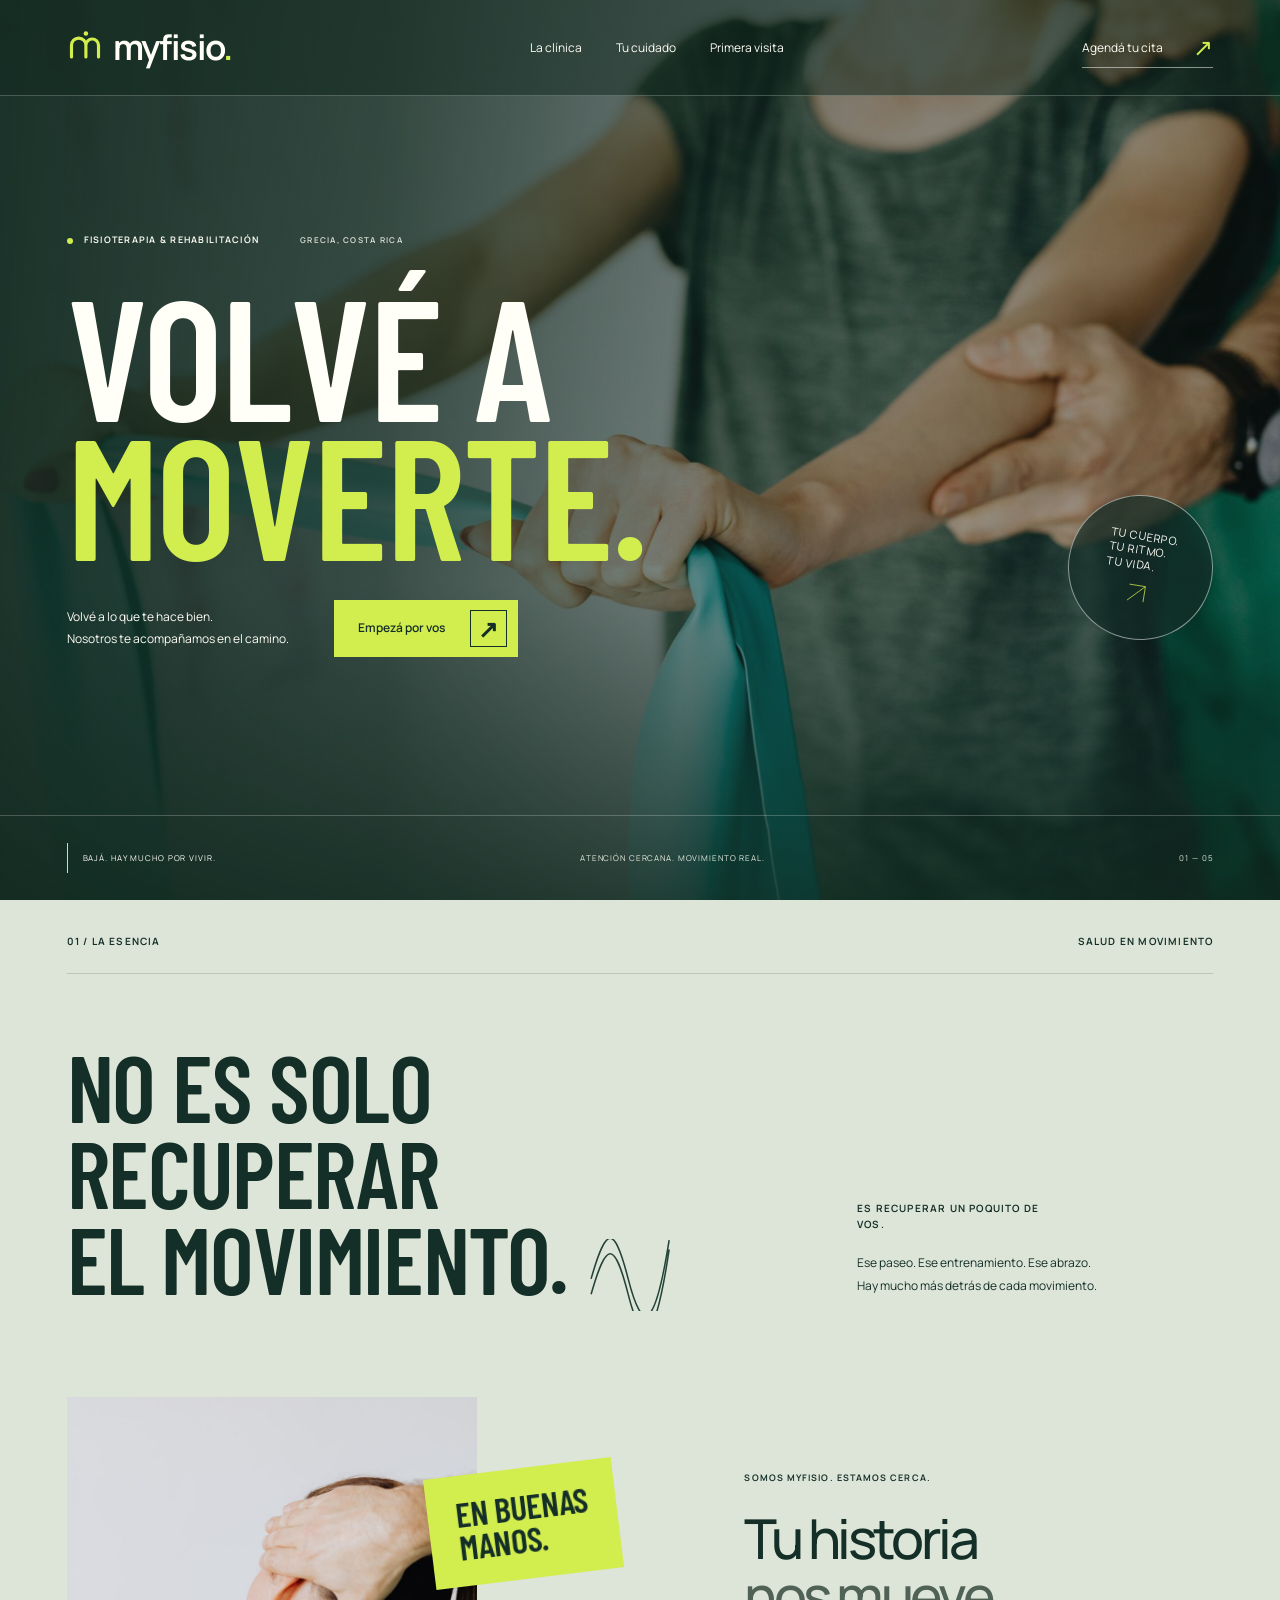
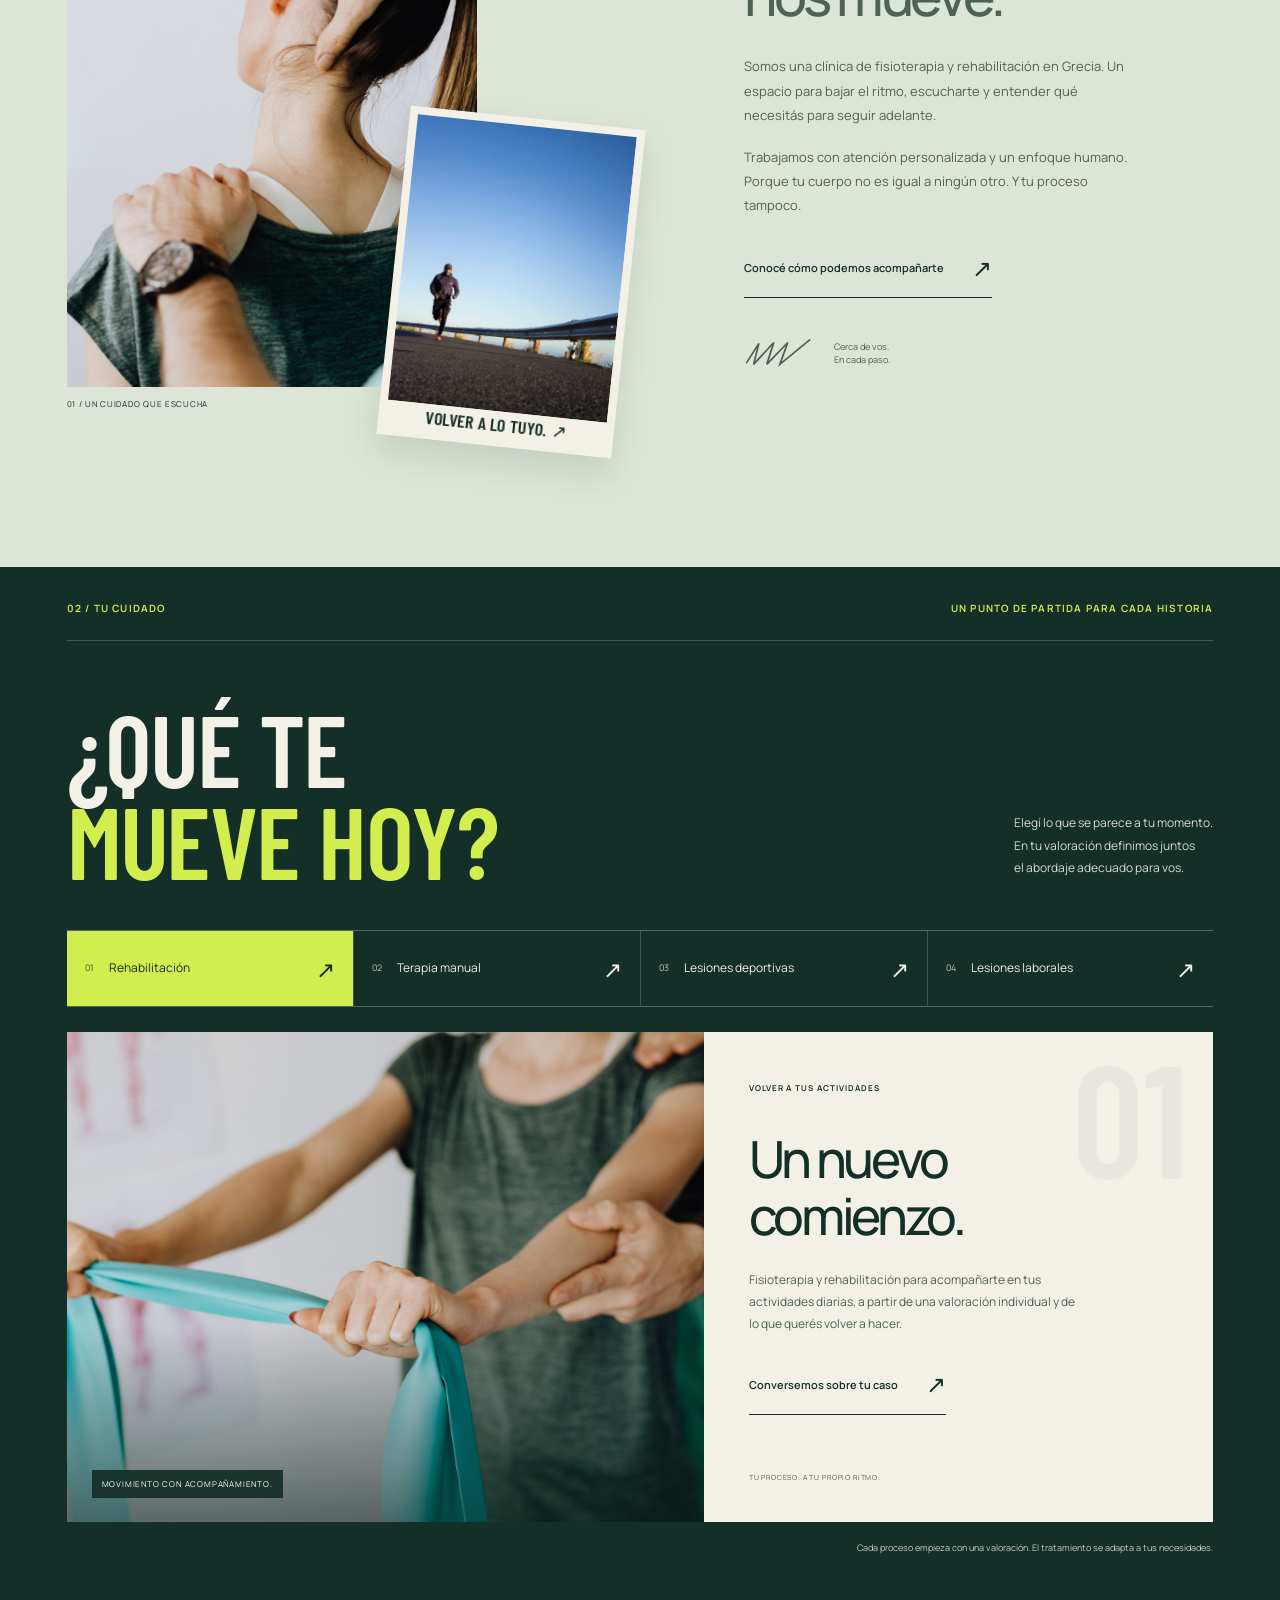
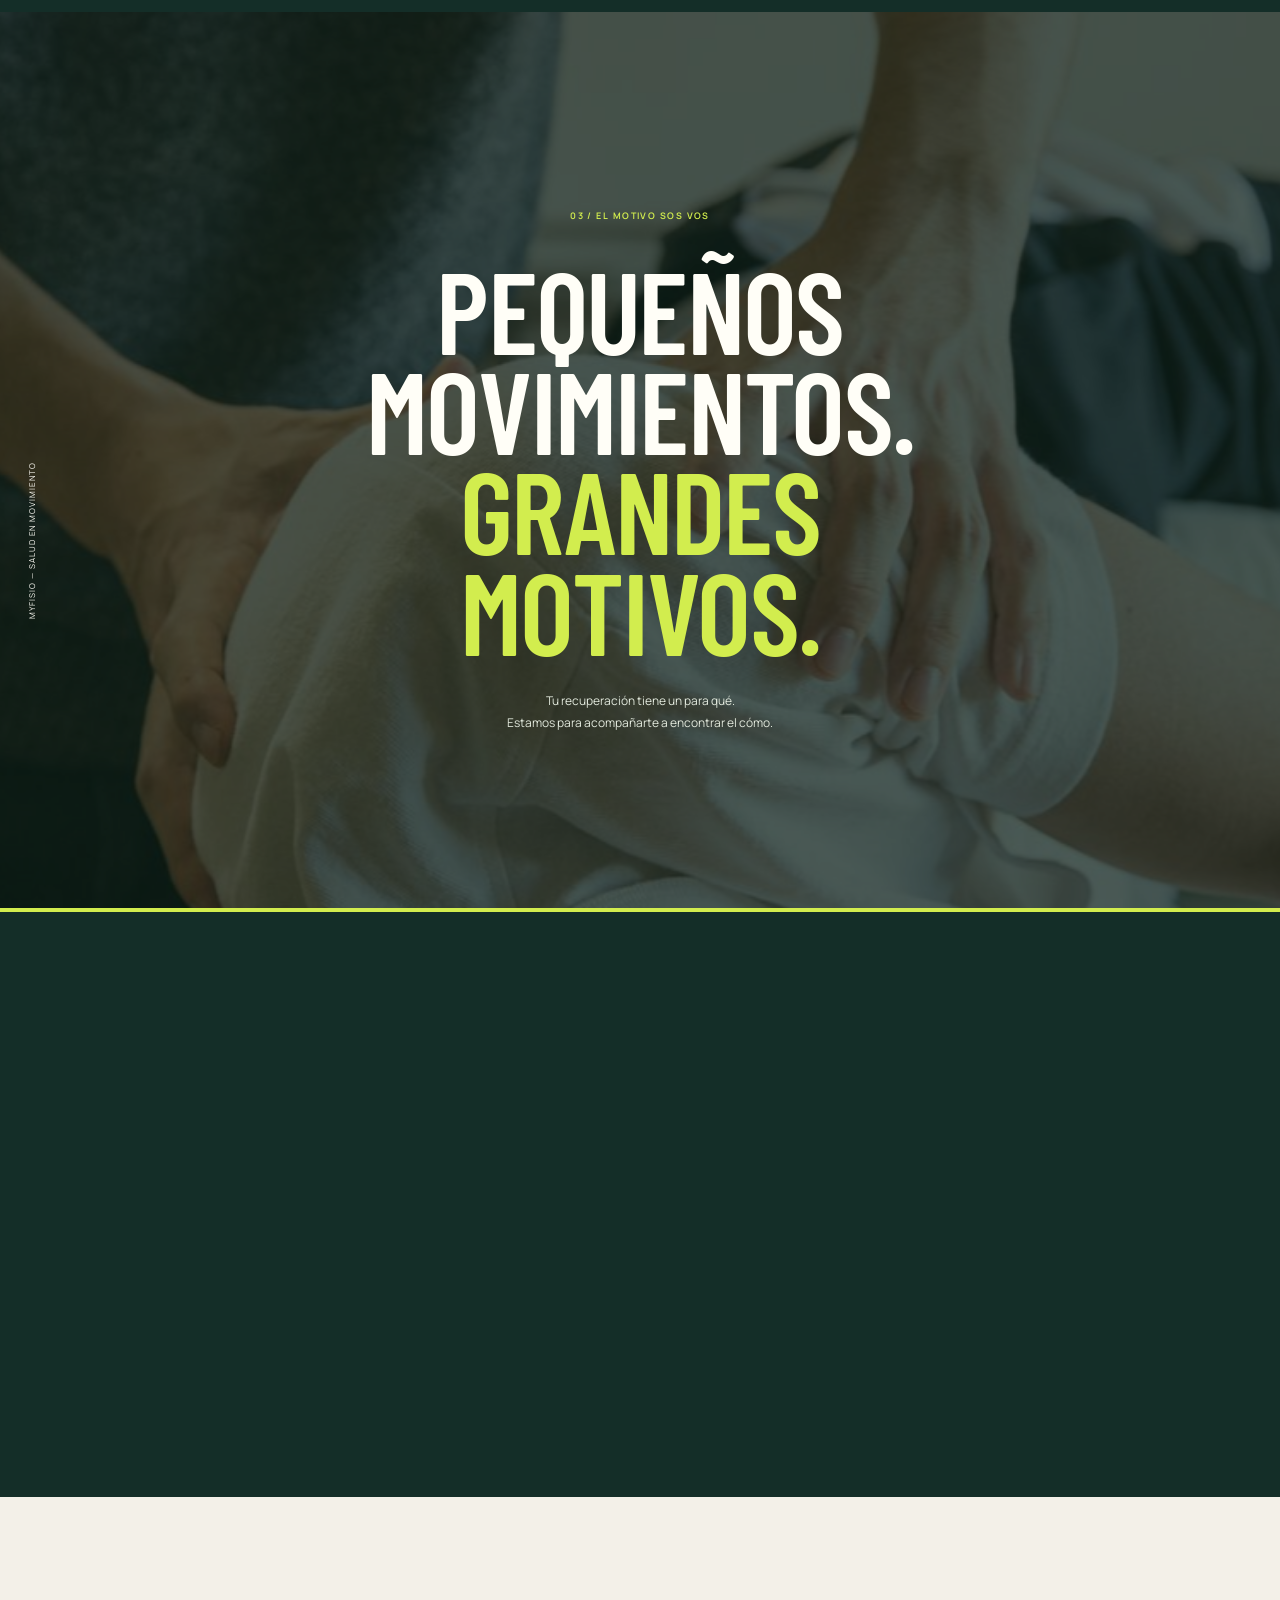
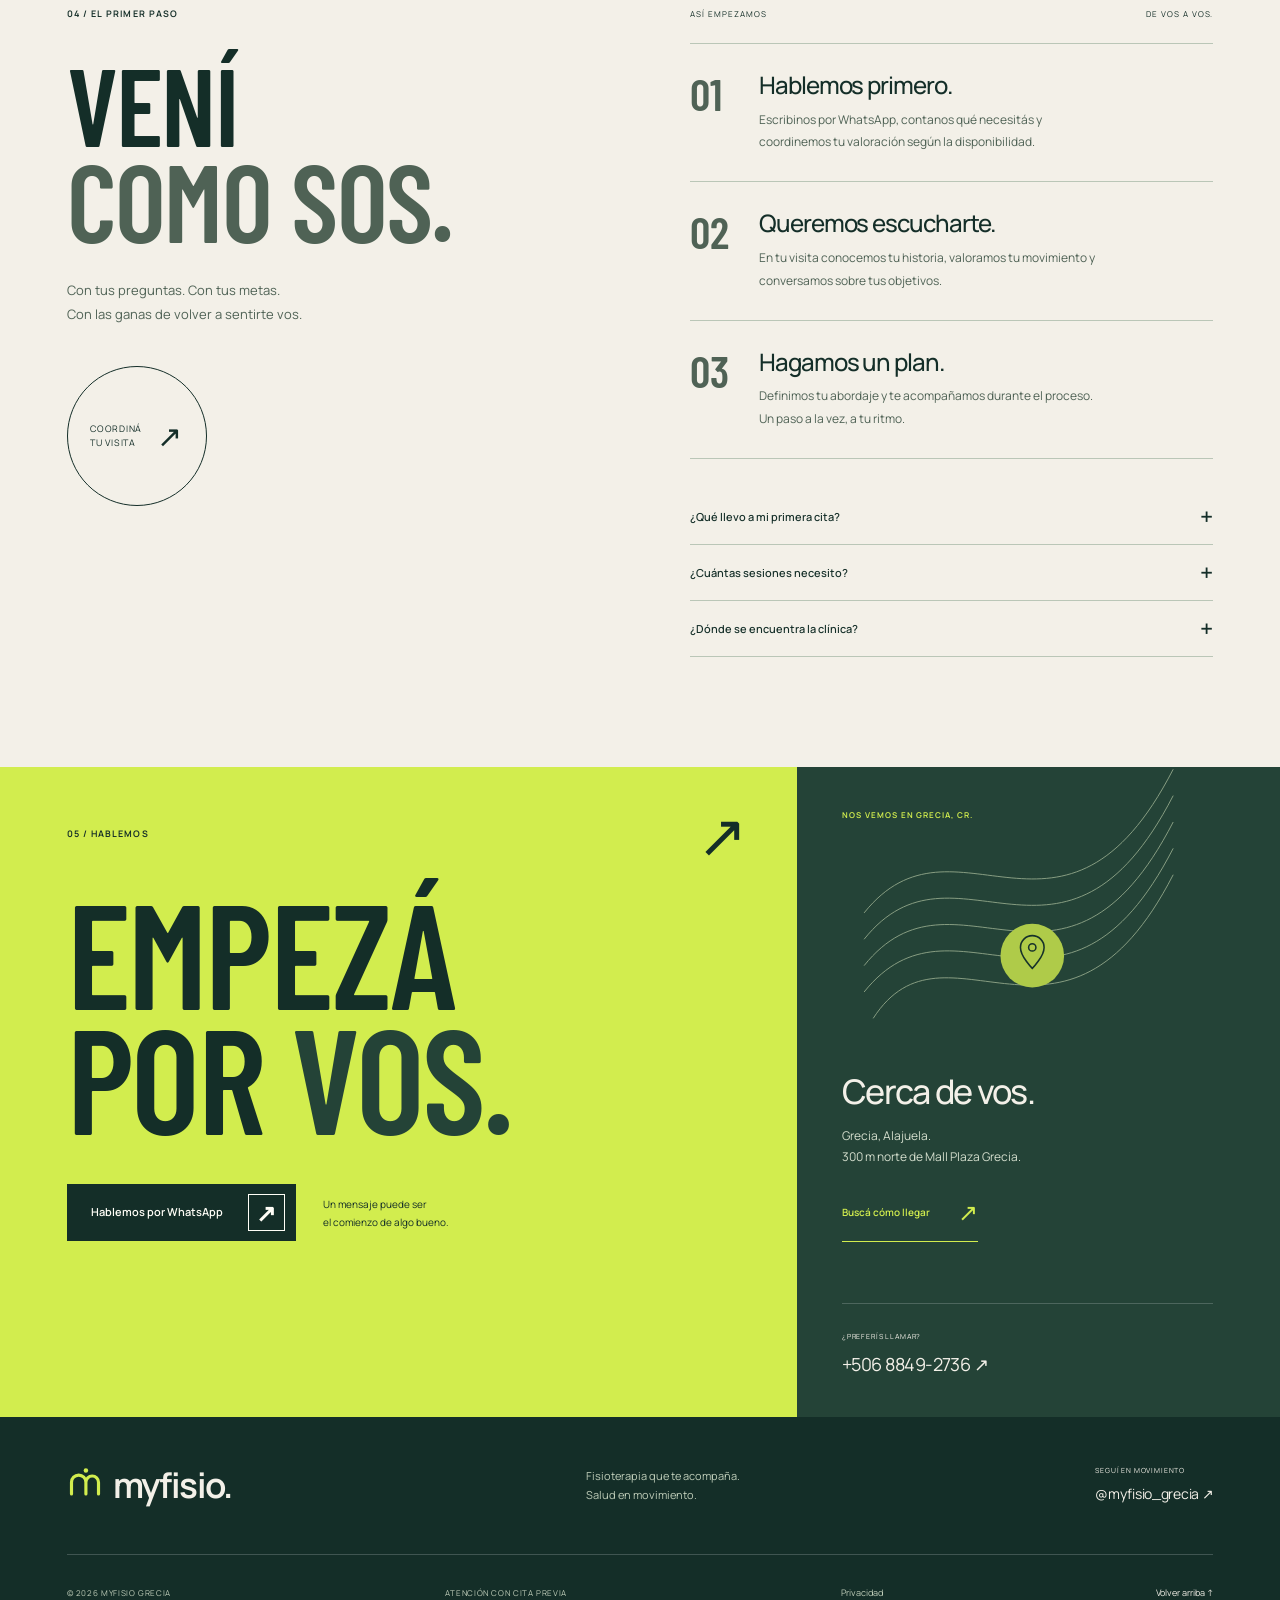
==== commit 6b89a342: "Redesign MyFisio with immersive photography and scroll-linked motion" ====
--- a/index.html
+++ b/index.html
@@ -1,64 +1,728 @@
 <!doctype html>
 <html lang="es-CR">
-<head>
-  <meta charset="utf-8">
-  <meta name="viewport" content="width=device-width, initial-scale=1">
-  <meta name="theme-color" content="#18394a">
-  <title>MyFisio Grecia — Salud en movimiento</title>
-  <meta name="description" content="Fisioterapia, terapia manual y rehabilitación en Grecia, Alajuela. Volvé a moverte con confianza. Consultá por tu cita en MyFisio al 8849-2736.">
-  <meta property="og:title" content="MyFisio Grecia — Salud en movimiento">
-  <meta property="og:description" content="Volvé a disfrutar lo que te mueve. Fisioterapia y rehabilitación en Grecia, Costa Rica.">
-  <meta property="og:type" content="website">
-  <meta property="og:locale" content="es_CR">
-  <meta property="og:image" content="https://myfisio-grecia.vercel.app/assets/therapy.jpg">
-  <meta property="og:url" content="https://myfisio-grecia.vercel.app/">
-  <link rel="canonical" href="https://myfisio-grecia.vercel.app/">
-  <link rel="icon" type="image/svg+xml" href="assets/favicon.svg">
-  <link rel="preload" as="image" href="assets/therapy.jpg">
-  <link rel="stylesheet" href="styles.css">
-  <script src="script.js" defer></script>
-  <script type="application/ld+json">{"@context":"https://schema.org","@type":"MedicalClinic","name":"MyFisio Clínica de Fisioterapia y Rehabilitación","url":"https://myfisio-grecia.vercel.app/","telephone":"+50688492736","address":{"@type":"PostalAddress","streetAddress":"300 metros norte de Mall Plaza Grecia","addressLocality":"Grecia","addressRegion":"Alajuela","addressCountry":"CR"},"sameAs":["https://www.instagram.com/myfisio_grecia/"]}</script>
-</head>
-<body>
-  <a class="skip-link" href="#contenido">Saltar al contenido</a>
-  <header class="site-header">
-    <a href="#inicio" class="brand" aria-label="MyFisio, inicio"><svg class="brand-symbol" viewBox="0 0 48 48" fill="none" aria-hidden="true"><path d="M7 33C7 18 17 12 24 12s17 6 17 21M14 33c0-10 5-15 10-15s10 5 10 15M21 33V23" stroke="currentColor" stroke-width="3.3" stroke-linecap="round"/><circle cx="30" cy="6" r="3" fill="currentColor"/></svg><span>myfisio<span class="brand-dot">.</span><small>FISIOTERAPIA & REHABILITACIÓN</small></span></a>
-    <nav class="desktop-nav" aria-label="Navegación principal"><a href="#nosotros">Nuestra esencia</a><a href="#servicios">Cómo te ayudamos</a><a href="#proceso">Tu proceso</a></nav>
-    <a class="button button-small header-cta" href="https://wa.me/50688492736?text=Hola%20MyFisio%2C%20quisiera%20consultar%20por%20una%20cita." target="_blank" rel="noopener noreferrer">Agendá tu cita <span aria-hidden="true">↗</span></a>
-    <button class="menu-toggle" type="button" aria-expanded="false" aria-controls="mobile-nav" aria-label="Abrir menú"><span></span><span></span></button>
-    <nav id="mobile-nav" class="mobile-nav" aria-label="Navegación móvil" hidden><a href="#nosotros">Nuestra esencia</a><a href="#servicios">Cómo te ayudamos</a><a href="#proceso">Tu proceso</a><a href="#contacto">Contacto y citas ↗</a></nav>
-  </header>
-
-  <main id="contenido">
-    <section class="hero section-shell" id="inicio" aria-labelledby="hero-title">
-      <div class="hero-copy">
-        <p class="eyebrow"><span class="status-dot"></span> GRECIA, COSTA RICA <span class="eyebrow-divider"></span> SALUD EN MOVIMIENTO</p>
-        <h1 id="hero-title">Volvé a disfrutar<br>lo que te <span class="word-motion">mueve.<svg viewBox="0 0 380 22" preserveAspectRatio="none" aria-hidden="true"><path d="M3 14C100 0 265 1 377 12M28 21C152 8 258 9 341 18"/></svg></span></h1>
-        <div class="hero-copy-bottom"><p>Tu cuerpo tiene historias por vivir.<br>Te acompañamos a recuperar el movimiento,<br class="desktop-break"> la confianza y tu bienestar.</p><a class="button" href="https://wa.me/50688492736?text=Hola%20MyFisio%2C%20quisiera%20agendar%20una%20valoraci%C3%B3n." target="_blank" rel="noopener noreferrer">Dá el primer paso <span aria-hidden="true">↗</span></a></div>
-        <a class="scroll-link" href="#nosotros"><span class="circle-arrow" aria-hidden="true">↓</span> Conocé MyFisio</a>
+  <head>
+    <meta charset="utf-8" />
+    <meta name="viewport" content="width=device-width, initial-scale=1" />
+    <meta name="theme-color" content="#142e28" />
+    <title>MyFisio Grecia — Volvé a moverte</title>
+    <meta
+      name="description"
+      content="Tu cuerpo. Tu ritmo. Tu vida. Fisioterapia, terapia manual y rehabilitación en Grecia, Costa Rica. Coordiná tu valoración por WhatsApp al 8849-2736."
+    />
+    <meta property="og:title" content="MyFisio Grecia — Volvé a moverte" />
+    <meta
+      property="og:description"
+      content="Fisioterapia y rehabilitación para volver a lo que te hace bien. Grecia, Costa Rica."
+    />
+    <meta property="og:type" content="website" />
+    <meta property="og:locale" content="es_CR" />
+    <meta
+      property="og:image"
+      content="https://myfisio-grecia.vercel.app/assets/hero-rehab.jpg"
+    />
+    <meta property="og:url" content="https://myfisio-grecia.vercel.app/" />
+    <link rel="canonical" href="https://myfisio-grecia.vercel.app/" />
+    <link rel="icon" href="assets/favicon.svg" type="image/svg+xml" />
+    <link
+      rel="preload"
+      href="assets/hero-rehab.jpg"
+      as="image"
+      fetchpriority="high"
+    />
+    <link
+      rel="preload"
+      href="assets/barlow-condensed-600.woff2"
+      as="font"
+      type="font/woff2"
+      crossorigin
+    />
+    <link rel="stylesheet" href="styles.css" />
+    <script src="script.js" defer></script>
+    <script type="application/ld+json">
+      {
+        "@context": "https://schema.org",
+        "@type": "MedicalClinic",
+        "name": "MyFisio Clínica de Fisioterapia y Rehabilitación",
+        "url": "https://myfisio-grecia.vercel.app/",
+        "telephone": "+50688492736",
+        "address": {
+          "@type": "PostalAddress",
+          "streetAddress": "300 metros norte de Mall Plaza Grecia",
+          "addressLocality": "Grecia",
+          "addressRegion": "Alajuela",
+          "addressCountry": "CR"
+        },
+        "sameAs": ["https://www.instagram.com/myfisio_grecia/"]
+      }
+    </script>
+  </head>
+  <body>
+    <a class="skip-link" href="#contenido">Saltar al contenido</a>
+    <header class="site-header" data-header>
+      <a class="brand" href="#inicio" aria-label="MyFisio, inicio"
+        ><svg viewBox="0 0 40 40" fill="none" aria-hidden="true">
+          <path
+            d="M5 30V17a8 8 0 0 1 16 0v13M21 30V17a7 7 0 0 1 14 0v13"
+            stroke="currentColor"
+            stroke-width="3.5"
+            stroke-linecap="round"
+          />
+          <circle cx="21" cy="4" r="2.5" fill="currentColor" /></svg
+        ><span>myfisio<span class="brand-dot">.</span></span></a
+      >
+      <nav class="desktop-nav" aria-label="Navegación principal">
+        <a href="#esencia">La clínica</a><a href="#servicios">Tu cuidado</a
+        ><a href="#primera-visita">Primera visita</a>
+      </nav>
+      <div class="header-actions">
+        <a
+          class="header-booking"
+          href="https://wa.me/50688492736?text=Hola%20MyFisio%2C%20quisiera%20coordinar%20una%20valoraci%C3%B3n."
+          target="_blank"
+          rel="noopener noreferrer"
+          >Agendá tu cita <span aria-hidden="true">↗</span></a
+        ><button
+          class="menu-toggle"
+          type="button"
+          aria-controls="mobile-nav"
+          aria-expanded="false"
+          aria-label="Abrir menú"
+        >
+          <span></span><span></span>
+        </button>
       </div>
-      <div class="hero-visual"><img src="assets/therapy.jpg" width="1400" height="933" alt="Sesión de terapia manual enfocada en la movilidad de la espalda" fetchpriority="high"><span class="photo-index">01 / EL MOVIMIENTO ES VIDA</span><div class="orbit-stamp" aria-hidden="true"><svg viewBox="0 0 120 120"><defs><path id="stamp-circle" d="M60,60m-44,0a44,44 0 1,1 88,0a44,44 0 1,1 -88,0"/></defs><text><textPath href="#stamp-circle">TU BIENESTAR · NUESTRO PROPÓSITO · </textPath></text></svg><span>↗</span></div><div class="image-note"><span class="note-icon" aria-hidden="true">✳</span><p>Más que tratar una lesión.<br><strong>Cuidamos de vos.</strong></p></div></div>
-      <div class="hero-footnote"><span>FISIOTERAPIA CON UN ENFOQUE HUMANO</span><span>Un paso a la vez. Siempre con vos. <span aria-hidden="true">↗</span></span></div>
-    </section>
-
-    <div class="movement-band" aria-hidden="true"><div><span>Menos límites.</span><i>✳</i><span>Más movimiento.</span><i>✳</i><span>Más vos.</span><i>✳</i><span>Menos límites.</span><i>✳</i><span>Más movimiento.</span><i>✳</i><span>Más vos.</span><i>✳</i></div></div>
-
-    <section class="about section-shell section-space" id="nosotros" aria-labelledby="about-title"><div class="section-label"><span class="mini-cross" aria-hidden="true">✳</span> NUESTRA ESENCIA <span class="section-number">01</span></div><div class="about-content"><h2 id="about-title">Detrás de cada movimiento,<br>hay algo que <em>te importa.</em></h2><div class="about-details"><p>Caminar sin pensarlo. Volver a entrenar. Abrazar a los tuyos. En MyFisio entendemos que tu bienestar se vive en las cosas de todos los días.</p><p>Somos una clínica de fisioterapia y rehabilitación en Grecia. Un espacio para escucharte, entender lo que necesitás y acompañarte con una atención cercana y personalizada.</p></div><div class="principles"><span><b aria-hidden="true">↗</b> Atención personalizada</span><span><b aria-hidden="true">↗</b> Un enfoque humano</span><span><b aria-hidden="true">↗</b> A tu propio ritmo</span></div></div></section>
-
-    <section class="services section-shell section-space" id="servicios" aria-labelledby="services-title"><div class="section-heading"><div><p class="eyebrow">CÓMO TE AYUDAMOS / 02</p><h2 id="services-title">Cada cuerpo es único.<br><em>Tu cuidado también.</em></h2></div><p>Encontrá un punto de partida.<br>Tu valoración nos ayuda a definir<br>el camino adecuado para vos.</p></div><div class="services-layout"><div class="service-list">
-      <details class="service-item" open><summary><span class="service-number">01</span><h3>Fisioterapia y rehabilitación</h3><span class="service-toggle" aria-hidden="true"></span></summary><div class="service-body"><p>Un acompañamiento pensado para tu movilidad y tus actividades diarias, a partir de una valoración individual.</p><a href="https://wa.me/50688492736?text=Hola%20MyFisio%2C%20quiero%20consultar%20sobre%20fisioterapia%20y%20rehabilitaci%C3%B3n." target="_blank" rel="noopener noreferrer">Consultá por este servicio <span aria-hidden="true">↗</span></a></div></details>
-      <details class="service-item"><summary><span class="service-number">02</span><h3>Terapia manual</h3><span class="service-toggle" aria-hidden="true"></span></summary><div class="service-body"><p>Atención con técnicas manuales, adaptadas a tu valoración y a las necesidades de tu cuerpo.</p><a href="https://wa.me/50688492736?text=Hola%20MyFisio%2C%20quiero%20consultar%20sobre%20terapia%20manual." target="_blank" rel="noopener noreferrer">Consultá por este servicio <span aria-hidden="true">↗</span></a></div></details>
-      <details class="service-item"><summary><span class="service-number">03</span><h3>Lesiones deportivas</h3><span class="service-toggle" aria-hidden="true"></span></summary><div class="service-body"><p>Valoración y rehabilitación para acompañarte en el regreso a la actividad física, según tu evolución.</p><a href="https://wa.me/50688492736?text=Hola%20MyFisio%2C%20quiero%20consultar%20por%20una%20lesi%C3%B3n%20deportiva." target="_blank" rel="noopener noreferrer">Consultá por este servicio <span aria-hidden="true">↗</span></a></div></details>
-      <details class="service-item"><summary><span class="service-number">04</span><h3>Lesiones laborales</h3><span class="service-toggle" aria-hidden="true"></span></summary><div class="service-body"><p>Un espacio para valorar las molestias que afectan tu jornada y conversar sobre tu recuperación y hábitos de movimiento.</p><a href="https://wa.me/50688492736?text=Hola%20MyFisio%2C%20quiero%20consultar%20por%20una%20lesi%C3%B3n%20laboral." target="_blank" rel="noopener noreferrer">Consultá por este servicio <span aria-hidden="true">↗</span></a></div></details>
-    </div><figure class="service-photo"><img src="assets/movement.jpg" width="1000" height="667" loading="lazy" alt="Trabajo manual de hombro durante una sesión de fisioterapia"><figcaption><span>ENFOCADOS EN VOS</span><span aria-hidden="true">↗</span></figcaption></figure></div></section>
-
-    <section class="process section-space" id="proceso" aria-labelledby="process-title"><div class="section-shell"><div class="section-heading"><div><p class="eyebrow">TU PROCESO / 03</p><h2 id="process-title">Un nuevo comienzo.<br><em>Un paso a la vez.</em></h2></div><svg class="process-symbol" viewBox="0 0 100 100" fill="none" aria-hidden="true"><path d="M10 80C10 40 30 10 50 10S90 40 90 80M28 80c0-30 10-51 22-51s22 21 22 51M46 80V49" stroke="currentColor" stroke-width="3" stroke-linecap="round"/></svg></div><ol class="process-steps"><li><span class="step-index">01 <span aria-hidden="true">↗</span></span><h3>Conversemos</h3><p>Escribinos por WhatsApp. Contanos qué necesitás y coordinemos tu valoración.</p></li><li><span class="step-index">02 <span aria-hidden="true">↗</span></span><h3>Te escuchamos</h3><p>Conocemos tu historia, valoramos tu movimiento y conversamos sobre tus objetivos.</p></li><li><span class="step-index">03 <span aria-hidden="true">↗</span></span><h3>Avancemos juntos</h3><p>Definimos tu abordaje y te acompañamos durante el proceso, respetando tu ritmo.</p></li></ol></div></section>
-
-    <section class="questions section-shell section-space" aria-labelledby="faq-title"><div><p class="eyebrow">ANTES DE TU VISITA / 04</p><h2 id="faq-title">Es normal tener<br><em>preguntas.</em></h2><p class="faq-intro">Estamos para ayudarte a dar<br>ese primer paso con confianza.</p></div><div class="faq-list"><details><summary>¿Cómo puedo agendar una cita?<span aria-hidden="true">+</span></summary><p>Escribinos al WhatsApp 8849-2736 o llamanos. Te ayudamos a coordinar la fecha y hora según la disponibilidad de la clínica.</p></details><details><summary>¿Qué debo llevar a mi primera visita?<span aria-hidden="true">+</span></summary><p>Traé ropa cómoda que te permita moverte. Si tenés estudios, referencias o informes relacionados con tu consulta, podés llevarlos. Consultanos por WhatsApp si necesitás alguna indicación adicional.</p></details><details><summary>¿Cuántas sesiones voy a necesitar?<span aria-hidden="true">+</span></summary><p>Depende de tu valoración, tus objetivos y tu evolución. En tu consulta podemos conversar sobre el abordaje que se ajuste a vos.</p></details><details><summary>¿Dónde se encuentra la clínica?<span aria-hidden="true">+</span></summary><p>Estamos en Grecia, Alajuela, 300 metros norte de Mall Plaza Grecia. Escribinos antes de tu visita para confirmar las indicaciones de llegada.</p></details></div></section>
-
-    <section class="contact section-shell" id="contacto" aria-labelledby="contact-title"><div class="contact-top"><p class="eyebrow"><span class="status-dot"></span> EL PRIMER PASO EMPIEZA CON VOS</p><h2 id="contact-title">Tu próxima historia<br>empieza <em>en movimiento.</em></h2><a class="button button-light" href="https://wa.me/50688492736?text=Hola%20MyFisio%2C%20me%20gustar%C3%ADa%20coordinar%20una%20valoraci%C3%B3n.%20%C2%BFMe%20comparten%20la%20disponibilidad%3F" target="_blank" rel="noopener noreferrer">Conversemos por WhatsApp <span aria-hidden="true">↗</span></a><p class="contact-note">Consultá disponibilidad y coordiná tu valoración.</p></div><div class="contact-info"><div><span class="contact-label">VENÍ A VISITARNOS</span><p>Grecia, Alajuela, Costa Rica<br>300 m norte de Mall Plaza Grecia</p><a href="https://www.google.com/maps/search/?api=1&query=Myfisio+Grecia+Costa+Rica" target="_blank" rel="noopener noreferrer">Buscar cómo llegar <span aria-hidden="true">↗</span></a></div><div><span class="contact-label">HABLEMOS</span><a class="phone-link" href="tel:+50688492736">+506 8849-2736</a><span>Atención con cita previa</span></div><div><span class="contact-label">SEGUÍ EN MOVIMIENTO</span><a href="https://www.instagram.com/myfisio_grecia/" target="_blank" rel="noopener noreferrer">@myfisio_grecia <span aria-hidden="true">↗</span></a><span>Encontranos en Instagram</span></div></div></section>
-  </main>
-  <footer class="site-footer section-shell"><a class="footer-wordmark" href="#inicio" aria-label="MyFisio, volver al inicio">myfisio<span>.</span></a><div class="footer-bottom"><span>© <span id="year">2026</span> MyFisio Grecia</span><span>Salud en movimiento. Hecho para vos.</span><button class="text-button" type="button" data-open-privacy>Privacidad</button><a href="#inicio">Volver arriba <span aria-hidden="true">↑</span></a></div></footer>
-  <dialog class="privacy-dialog" aria-labelledby="privacy-title"><div class="dialog-header"><p class="eyebrow">MYFISIO GRECIA</p><button class="dialog-close" type="button" aria-label="Cerrar privacidad">×</button></div><h2 id="privacy-title">Tu privacidad importa.</h2><p>Este sitio no incluye formularios de datos personales, cookies de seguimiento ni herramientas de analítica. Los recursos visuales y tipográficos se sirven desde este mismo sitio.</p><p>Los enlaces de contacto te llevan a WhatsApp, Instagram o Google Maps, que cuentan con sus propias políticas de privacidad. Si elegís escribirnos, compartí únicamente la información necesaria para coordinar tu consulta.</p><p>Para consultas sobre el manejo de tus datos por la clínica, contactá al <a href="tel:+50688492736">8849-2736</a>.</p><button class="button dialog-accept" type="button">Entendido <span aria-hidden="true">↗</span></button></dialog>
-</body>
+      <nav
+        class="mobile-nav"
+        id="mobile-nav"
+        aria-label="Navegación móvil"
+        hidden
+      >
+        <a href="#esencia">La clínica <span>01</span></a
+        ><a href="#servicios">Tu cuidado <span>02</span></a
+        ><a href="#primera-visita">Primera visita <span>03</span></a
+        ><a href="#contacto">Hablemos <span>↗</span></a>
+      </nav>
+    </header>
+    <main id="contenido">
+      <section
+        class="hero"
+        id="inicio"
+        aria-labelledby="hero-title"
+        data-scroll-scene
+        data-zoom="0.14"
+        data-travel="3"
+      >
+        <div class="hero-background scene-media">
+          <img
+            src="assets/hero-rehab.jpg"
+            width="2000"
+            height="1333"
+            fetchpriority="high"
+            alt="Una paciente realiza un ejercicio con banda elástica con acompañamiento profesional"
+            data-scroll-image
+          />
+        </div>
+        <div class="hero-shade"></div>
+        <div class="hero-content page-shell">
+          <p class="eyebrow hero-eyebrow">
+            <span class="live-dot"></span> FISIOTERAPIA & REHABILITACIÓN
+            <span class="hero-location">GRECIA, COSTA RICA</span>
+          </p>
+          <h1 id="hero-title">VOLVÉ A<br /><span>MOVERTE.</span></h1>
+          <div class="hero-description">
+            <p>
+              Volvé a lo que te hace bien.<br />Nosotros te acompañamos en el
+              camino.
+            </p>
+            <a
+              class="button button-lime"
+              href="https://wa.me/50688492736?text=Hola%20MyFisio%2C%20me%20gustar%C3%ADa%20coordinar%20una%20valoraci%C3%B3n."
+              target="_blank"
+              rel="noopener noreferrer"
+              >Empezá por vos
+              <span class="button-arrow" aria-hidden="true">↗</span></a
+            >
+          </div>
+        </div>
+        <a
+          class="hero-seal"
+          href="#esencia"
+          aria-label="Conocé nuestra forma de cuidarte"
+          ><span>TU CUERPO.<br />TU RITMO.<br />TU VIDA.</span
+          ><svg viewBox="0 0 70 70" fill="none" aria-hidden="true">
+            <path
+              d="M12 13h45v44M56 14 12 58"
+              stroke="currentColor"
+              stroke-width="2"
+            /></svg
+        ></a>
+        <div class="hero-bottom page-shell">
+          <a href="#esencia"
+            ><span class="scroll-line" aria-hidden="true"></span> BAJÁ. HAY
+            MUCHO POR VIVIR.</a
+          ><span>ATENCIÓN CERCANA. MOVIMIENTO REAL.</span
+          ><span class="hero-counter" aria-hidden="true">01 — 05</span>
+        </div>
+      </section>
+      <section
+        class="intro page-shell"
+        id="esencia"
+        aria-labelledby="intro-title"
+      >
+        <div class="section-kicker">
+          <span>01 / LA ESENCIA</span><span>SALUD EN MOVIMIENTO</span>
+        </div>
+        <div class="intro-statement">
+          <h2 id="intro-title">
+            NO ES SOLO<br />RECUPERAR<br /><span class="intro-last-line"
+              >EL MOVIMIENTO.<svg
+                class="motion-mark"
+                viewBox="0 0 110 90"
+                fill="none"
+                aria-hidden="true"
+              >
+                <path
+                  d="M4 70c20-70 30-70 48 0S86 140 105 12M4 50c20-70 30-70 48 0S86 120 105 0"
+                  stroke="currentColor"
+                  stroke-width="2"
+                /></svg
+            ></span>
+          </h2>
+          <div class="intro-aside">
+            <span class="small-label">ES RECUPERAR UN POQUITO DE VOS.</span>
+            <p>
+              Ese paseo. Ese entrenamiento. Ese abrazo.<br />Hay mucho más
+              detrás de cada movimiento.
+            </p>
+          </div>
+        </div>
+        <div class="clinic-story">
+          <div class="story-collage">
+            <figure class="collage-main" data-scroll-scene data-zoom="0.13">
+              <div class="image-clip scene-media">
+                <img
+                  src="assets/manual.jpg"
+                  width="1000"
+                  height="1500"
+                  loading="lazy"
+                  alt="Atención manual personalizada de cuello y hombro"
+                  data-scroll-image
+                />
+              </div>
+              <figcaption>01 / UN CUIDADO QUE ESCUCHA</figcaption>
+            </figure>
+            <figure class="collage-inset" data-scroll-scene data-zoom="0.16">
+              <div class="image-clip scene-media">
+                <img
+                  src="assets/outdoors.jpg"
+                  width="1280"
+                  height="1920"
+                  loading="lazy"
+                  alt="Un corredor retoma su actividad al aire libre"
+                  data-scroll-image
+                />
+              </div>
+              <figcaption>VOLVER A LO TUYO. ↗</figcaption>
+            </figure>
+            <span class="collage-label">EN BUENAS<br />MANOS.</span>
+          </div>
+          <div class="story-copy">
+            <span class="small-label">SOMOS MYFISIO. ESTAMOS CERCA.</span>
+            <h3>Tu historia<br /><span>nos mueve.</span></h3>
+            <p>
+              Somos una clínica de fisioterapia y rehabilitación en Grecia. Un
+              espacio para bajar el ritmo, escucharte y entender qué necesitás
+              para seguir adelante.
+            </p>
+            <p>
+              Trabajamos con atención personalizada y un enfoque humano. Porque
+              tu cuerpo no es igual a ningún otro. Y tu proceso tampoco.
+            </p>
+            <a class="underlined-link" href="#servicios"
+              >Conocé cómo podemos acompañarte
+              <span aria-hidden="true">↗</span></a
+            >
+            <div class="story-signoff">
+              <svg viewBox="0 0 80 40" fill="none" aria-hidden="true">
+                <path
+                  d="m3 31 14-22-6 24L34 8l-8 25L50 8l-9 25L75 5"
+                  stroke="currentColor"
+                  stroke-width="2"
+                  stroke-linecap="round"
+                /></svg
+              ><span>Cerca de vos.<br />En cada paso.</span>
+            </div>
+          </div>
+        </div>
+      </section>
+      <section class="care" id="servicios" aria-labelledby="care-title">
+        <div class="page-shell">
+          <div class="section-kicker">
+            <span>02 / TU CUIDADO</span
+            ><span>UN PUNTO DE PARTIDA PARA CADA HISTORIA</span>
+          </div>
+          <div class="care-heading">
+            <h2 id="care-title">¿QUÉ TE<br /><span>MUEVE HOY?</span></h2>
+            <p>
+              Elegí lo que se parece a tu momento.<br />En tu valoración
+              definimos juntos<br />el abordaje adecuado para vos.
+            </p>
+          </div>
+          <div class="care-selector" data-care-selector>
+            <div class="care-tabs" aria-label="Áreas de atención">
+              <button
+                id="tab-rehab"
+                type="button"
+                class="care-tab is-active"
+                data-panel="panel-rehab"
+              >
+                <span>01</span> Rehabilitación
+                <span class="tab-arrow" aria-hidden="true">↗</span></button
+              ><button
+                id="tab-manual"
+                type="button"
+                class="care-tab"
+                data-panel="panel-manual"
+              >
+                <span>02</span> Terapia manual
+                <span class="tab-arrow" aria-hidden="true">↗</span></button
+              ><button
+                id="tab-sport"
+                type="button"
+                class="care-tab"
+                data-panel="panel-sport"
+              >
+                <span>03</span> Lesiones deportivas
+                <span class="tab-arrow" aria-hidden="true">↗</span></button
+              ><button
+                id="tab-work"
+                type="button"
+                class="care-tab"
+                data-panel="panel-work"
+              >
+                <span>04</span> Lesiones laborales
+                <span class="tab-arrow" aria-hidden="true">↗</span>
+              </button>
+            </div>
+            <div class="care-stage">
+              <article
+                class="care-panel"
+                id="panel-rehab"
+                aria-labelledby="tab-rehab"
+              >
+                <figure class="care-image" data-scroll-scene data-zoom="0.12">
+                  <div class="image-clip scene-media">
+                    <img
+                      src="assets/hero-rehab.jpg"
+                      width="2000"
+                      height="1333"
+                      loading="lazy"
+                      alt="Ejercicio de rehabilitación con una banda de resistencia"
+                      data-scroll-image
+                    />
+                  </div>
+                  <figcaption>MOVIMIENTO CON ACOMPAÑAMIENTO.</figcaption>
+                </figure>
+                <div class="care-panel-copy">
+                  <span class="panel-count" aria-hidden="true">01</span
+                  ><span class="small-label">VOLVER A TUS ACTIVIDADES</span>
+                  <h3>Un nuevo<br />comienzo.</h3>
+                  <p>
+                    Fisioterapia y rehabilitación para acompañarte en tus
+                    actividades diarias, a partir de una valoración individual y
+                    de lo que querés volver a hacer.
+                  </p>
+                  <a
+                    class="underlined-link"
+                    href="https://wa.me/50688492736?text=Hola%20MyFisio%2C%20quisiera%20consultar%20sobre%20fisioterapia%20y%20rehabilitaci%C3%B3n."
+                    target="_blank"
+                    rel="noopener noreferrer"
+                    >Conversemos sobre tu caso
+                    <span aria-hidden="true">↗</span></a
+                  ><span class="panel-footnote"
+                    >TU PROCESO. A TU PROPIO RITMO.</span
+                  >
+                </div>
+              </article>
+              <article
+                class="care-panel"
+                id="panel-manual"
+                aria-labelledby="tab-manual"
+              >
+                <figure class="care-image" data-scroll-scene data-zoom="0.12">
+                  <div class="image-clip scene-media">
+                    <img
+                      src="assets/manual.jpg"
+                      width="1000"
+                      height="1500"
+                      loading="lazy"
+                      alt="Técnica manual aplicada en cuello y hombro"
+                      data-scroll-image
+                    />
+                  </div>
+                  <figcaption>EL VALOR DE ESTAR EN BUENAS MANOS.</figcaption>
+                </figure>
+                <div class="care-panel-copy">
+                  <span class="panel-count" aria-hidden="true">02</span
+                  ><span class="small-label">ATENCIÓN EN CADA DETALLE</span>
+                  <h3>Manos que<br />acompañan.</h3>
+                  <p>
+                    Atención con técnicas de terapia manual adaptadas a tu
+                    valoración y a las necesidades de tu cuerpo. Un momento para
+                    entender tus molestias y cuidar de vos.
+                  </p>
+                  <a
+                    class="underlined-link"
+                    href="https://wa.me/50688492736?text=Hola%20MyFisio%2C%20quisiera%20consultar%20sobre%20terapia%20manual."
+                    target="_blank"
+                    rel="noopener noreferrer"
+                    >Consultá por terapia manual
+                    <span aria-hidden="true">↗</span></a
+                  ><span class="panel-footnote"
+                    >UN ABORDAJE TAN PERSONAL COMO VOS.</span
+                  >
+                </div>
+              </article>
+              <article
+                class="care-panel"
+                id="panel-sport"
+                aria-labelledby="tab-sport"
+              >
+                <figure class="care-image" data-scroll-scene data-zoom="0.12">
+                  <div class="image-clip scene-media">
+                    <img
+                      src="assets/sport.jpg"
+                      width="1200"
+                      height="800"
+                      loading="lazy"
+                      alt="Una mujer prepara su equipo para realizar actividad física"
+                      data-scroll-image
+                    />
+                  </div>
+                  <figcaption>VOLVER A HACER LO QUE DISFRUTÁS.</figcaption>
+                </figure>
+                <div class="care-panel-copy">
+                  <span class="panel-count" aria-hidden="true">03</span
+                  ><span class="small-label"
+                    >TU PRÓXIMO ENTRENAMIENTO EMPIEZA ACÁ</span
+                  >
+                  <h3>Que siga<br />lo bueno.</h3>
+                  <p>
+                    Valoración y rehabilitación de lesiones deportivas para
+                    acompañarte en el regreso a la actividad física, con un
+                    abordaje que respete tu evolución.
+                  </p>
+                  <a
+                    class="underlined-link"
+                    href="https://wa.me/50688492736?text=Hola%20MyFisio%2C%20quisiera%20consultar%20por%20una%20lesi%C3%B3n%20deportiva."
+                    target="_blank"
+                    rel="noopener noreferrer"
+                    >Hablemos de tu lesión <span aria-hidden="true">↗</span></a
+                  ><span class="panel-footnote"
+                    >LA META ES ENCONTRAR TU CAMINO.</span
+                  >
+                </div>
+              </article>
+              <article
+                class="care-panel"
+                id="panel-work"
+                aria-labelledby="tab-work"
+              >
+                <figure class="care-image" data-scroll-scene data-zoom="0.12">
+                  <div class="image-clip scene-media">
+                    <img
+                      src="assets/therapy.jpg"
+                      width="1400"
+                      height="933"
+                      loading="lazy"
+                      alt="Valoración y atención manual de la espalda"
+                      data-scroll-image
+                    />
+                  </div>
+                  <figcaption>
+                    TU BIENESTAR TAMBIÉN ES PARTE DEL DÍA.
+                  </figcaption>
+                </figure>
+                <div class="care-panel-copy">
+                  <span class="panel-count" aria-hidden="true">04</span
+                  ><span class="small-label">CUIDARTE EN LO COTIDIANO</span>
+                  <h3>Sentite mejor<br />en tu día.</h3>
+                  <p>
+                    Un espacio para valorar las molestias y lesiones que afectan
+                    tu jornada laboral y conversar sobre tu recuperación y tus
+                    hábitos de movimiento.
+                  </p>
+                  <a
+                    class="underlined-link"
+                    href="https://wa.me/50688492736?text=Hola%20MyFisio%2C%20quisiera%20consultar%20por%20una%20lesi%C3%B3n%20laboral."
+                    target="_blank"
+                    rel="noopener noreferrer"
+                    >Contanos qué necesitás <span aria-hidden="true">↗</span></a
+                  ><span class="panel-footnote"
+                    >TU CUERPO MERECE UNA PAUSA.</span
+                  >
+                </div>
+              </article>
+            </div>
+          </div>
+          <p class="care-disclaimer">
+            Cada proceso empieza con una valoración. El tratamiento se adapta a
+            tus necesidades.
+          </p>
+        </div>
+      </section>
+      <section
+        class="movement-chapter"
+        aria-labelledby="movement-title"
+        data-scroll-scene
+        data-zoom="0.24"
+        data-travel="4"
+        data-sticky-scene
+      >
+        <div class="movement-sticky">
+          <div class="chapter-background scene-media">
+            <img
+              src="assets/movement.jpg"
+              width="1000"
+              height="667"
+              loading="lazy"
+              alt="Fisioterapia de hombro con atención cercana y personalizada"
+              data-scroll-image
+            />
+          </div>
+          <div class="chapter-shade"></div>
+          <div class="chapter-copy">
+            <span class="small-label">03 / EL MOTIVO SOS VOS</span>
+            <h2 id="movement-title">
+              PEQUEÑOS<br />MOVIMIENTOS.<br /><span>GRANDES<br />MOTIVOS.</span>
+            </h2>
+            <p>
+              Tu recuperación tiene un para qué.<br />Estamos para acompañarte a
+              encontrar el cómo.
+            </p>
+          </div>
+          <span class="chapter-side" aria-hidden="true"
+            >MYFISIO — SALUD EN MOVIMIENTO</span
+          >
+          <div class="chapter-progress" aria-hidden="true">
+            <span data-scene-progress></span>
+          </div>
+        </div>
+      </section>
+      <section
+        class="first-visit page-shell"
+        id="primera-visita"
+        aria-labelledby="visit-title"
+      >
+        <div class="visit-title">
+          <span class="small-label">04 / EL PRIMER PASO</span>
+          <h2 id="visit-title">VENÍ<br /><span>COMO SOS.</span></h2>
+          <p>
+            Con tus preguntas. Con tus metas.<br />Con las ganas de volver a
+            sentirte vos.
+          </p>
+          <a
+            class="round-link"
+            href="https://wa.me/50688492736?text=Hola%20MyFisio%2C%20quiero%20coordinar%20mi%20primera%20visita.%20%C2%BFMe%20comparten%20la%20disponibilidad%3F"
+            target="_blank"
+            rel="noopener noreferrer"
+            ><span>COORDINÁ<br />TU VISITA</span
+            ><span aria-hidden="true">↗</span></a
+          >
+        </div>
+        <div class="visit-guide">
+          <div class="guide-header">
+            <span>ASÍ EMPEZAMOS</span><span>DE VOS A VOS.</span>
+          </div>
+          <ol class="visit-steps">
+            <li>
+              <span class="step-number">01</span>
+              <div>
+                <h3>Hablemos primero.</h3>
+                <p>
+                  Escribinos por WhatsApp, contanos qué necesitás y coordinemos
+                  tu valoración según la disponibilidad.
+                </p>
+              </div>
+            </li>
+            <li>
+              <span class="step-number">02</span>
+              <div>
+                <h3>Queremos escucharte.</h3>
+                <p>
+                  En tu visita conocemos tu historia, valoramos tu movimiento y
+                  conversamos sobre tus objetivos.
+                </p>
+              </div>
+            </li>
+            <li>
+              <span class="step-number">03</span>
+              <div>
+                <h3>Hagamos un plan.</h3>
+                <p>
+                  Definimos tu abordaje y te acompañamos durante el proceso. Un
+                  paso a la vez, a tu ritmo.
+                </p>
+              </div>
+            </li>
+          </ol>
+          <div class="visit-faq">
+            <details>
+              <summary>
+                ¿Qué llevo a mi primera cita? <span aria-hidden="true">+</span>
+              </summary>
+              <p>
+                Ropa cómoda que te permita moverte. Si tenés estudios o informes
+                relacionados con tu consulta, podés llevarlos. Escribinos si
+                necesitás alguna indicación adicional.
+              </p>
+            </details>
+            <details>
+              <summary>
+                ¿Cuántas sesiones necesito? <span aria-hidden="true">+</span>
+              </summary>
+              <p>
+                Depende de tu valoración, tus objetivos y tu evolución. En tu
+                consulta podemos conversar sobre el abordaje adecuado para vos.
+              </p>
+            </details>
+            <details>
+              <summary>
+                ¿Dónde se encuentra la clínica?
+                <span aria-hidden="true">+</span>
+              </summary>
+              <p>
+                Estamos en Grecia, Alajuela, 300 metros norte de Mall Plaza
+                Grecia. Escribinos para confirmar las indicaciones de llegada
+                antes de tu visita.
+              </p>
+            </details>
+          </div>
+        </div>
+      </section>
+      <section class="contact" id="contacto" aria-labelledby="contact-title">
+        <div class="contact-main">
+          <div class="contact-topline">
+            <span class="small-label">05 / HABLEMOS</span
+            ><span class="contact-spark" aria-hidden="true">↗</span>
+          </div>
+          <h2 id="contact-title">EMPEZÁ<br />POR <span>VOS.</span></h2>
+          <div class="contact-action">
+            <a
+              class="button button-dark"
+              href="https://wa.me/50688492736?text=Hola%20MyFisio%2C%20me%20gustar%C3%ADa%20coordinar%20una%20valoraci%C3%B3n.%20%C2%BFMe%20comparten%20la%20disponibilidad%3F"
+              target="_blank"
+              rel="noopener noreferrer"
+              >Hablemos por WhatsApp
+              <span class="button-arrow" aria-hidden="true">↗</span></a
+            >
+            <p>Un mensaje puede ser<br />el comienzo de algo bueno.</p>
+          </div>
+        </div>
+        <aside class="contact-location">
+          <span class="small-label">NOS VEMOS EN GRECIA, CR.</span
+          ><svg
+            class="location-art"
+            viewBox="0 0 300 220"
+            fill="none"
+            aria-hidden="true"
+          >
+            <path
+              d="M-20 194C60 70 190 270 310 36M-30 165C70 40 190 240 310 7M-30 136C70 11 190 211 310-22M-30 107C70-18 190 182 310-51M-30 78C70-47 190 153 310-80"
+              stroke="currentColor"
+              stroke-width="1"
+            />
+            <circle cx="155" cy="125" r="35" fill="#d2ed4e" />
+            <path
+              d="M155 139s13-13 13-23a13 13 0 1 0-26 0c0 10 13 23 13 23Z"
+              stroke="#142e28"
+              stroke-width="1.7"
+            />
+            <circle
+              cx="155"
+              cy="116"
+              r="4"
+              stroke="#142e28"
+              stroke-width="1.7"
+            />
+          </svg>
+          <div>
+            <h3>Cerca de vos.</h3>
+            <p>Grecia, Alajuela.<br />300 m norte de Mall Plaza Grecia.</p>
+            <a
+              class="underlined-link"
+              href="https://www.google.com/maps/search/?api=1&query=Myfisio+Grecia+Costa+Rica"
+              target="_blank"
+              rel="noopener noreferrer"
+              >Buscá cómo llegar <span aria-hidden="true">↗</span></a
+            >
+          </div>
+          <div class="location-phone">
+            <span>¿PREFERÍS LLAMAR?</span
+            ><a href="tel:+50688492736">+506 8849-2736 ↗</a>
+          </div>
+        </aside>
+      </section>
+    </main>
+    <footer class="site-footer page-shell">
+      <div class="footer-main">
+        <a class="brand" href="#inicio" aria-label="MyFisio, volver al inicio"
+          ><svg viewBox="0 0 40 40" fill="none" aria-hidden="true">
+            <path
+              d="M5 30V17a8 8 0 0 1 16 0v13M21 30V17a7 7 0 0 1 14 0v13"
+              stroke="currentColor"
+              stroke-width="3.5"
+              stroke-linecap="round"
+            />
+            <circle cx="21" cy="4" r="2.5" fill="currentColor" /></svg
+          ><span>myfisio.</span></a
+        >
+        <p>Fisioterapia que te acompaña.<br />Salud en movimiento.</p>
+        <a
+          class="footer-instagram"
+          href="https://www.instagram.com/myfisio_grecia/"
+          target="_blank"
+          rel="noopener noreferrer"
+          >SEGUÍ EN MOVIMIENTO<br /><span>@myfisio_grecia ↗</span></a
+        >
+      </div>
+      <div class="footer-bottom">
+        <span>© <span id="year">2026</span> MYFISIO GRECIA</span
+        ><span>ATENCIÓN CON CITA PREVIA</span
+        ><button type="button" data-open-privacy>Privacidad</button
+        ><a href="#inicio">Volver arriba ↑</a>
+      </div>
+    </footer>
+    <dialog class="privacy-dialog" aria-labelledby="privacy-title">
+      <div class="dialog-header">
+        <span class="small-label">MYFISIO GRECIA</span
+        ><button
+          type="button"
+          class="dialog-close"
+          aria-label="Cerrar privacidad"
+        >
+          ×
+        </button>
+      </div>
+      <h2 id="privacy-title">Tu privacidad importa.</h2>
+      <p>
+        Este sitio no incluye formularios de datos personales, cookies de
+        seguimiento ni herramientas de analítica. Las imágenes y tipografías se
+        sirven desde este mismo sitio.
+      </p>
+      <p>
+        Los enlaces de contacto te llevan a WhatsApp, Instagram o Google Maps,
+        que cuentan con sus propias políticas de privacidad. Si elegís
+        escribirnos, compartí únicamente la información necesaria para coordinar
+        tu consulta.
+      </p>
+      <p>
+        Para consultas sobre el manejo de tus datos por la clínica, contactá al
+        <a href="tel:+50688492736">8849-2736</a>.
+      </p>
+      <button type="button" class="button button-dark dialog-accept">
+        Entendido <span aria-hidden="true">↗</span>
+      </button>
+    </dialog>
+  </body>
 </html>
--- a/styles.css
+++ b/styles.css
@@ -1,9 +1,2240 @@
-@font-face{font-family:Manrope;src:url('assets/manrope-latin.woff2') format('woff2');font-style:normal;font-weight:200 800;font-display:swap}
-:root{--paper:#f7f6f1;--ink:#18394a;--muted:#53636a;--blue:#21627d;--line:#d9dcd5;--pale:#e9eee9;--accent:#cfdfac;--white:#fff;--gutter:clamp(22px,5.3vw,88px);--max:1600px;--font:'Manrope',Arial,sans-serif;--ease:cubic-bezier(.22,1,.36,1)}
-*,*::before,*::after{box-sizing:border-box}html{scroll-behavior:smooth;scroll-padding-top:100px}body{margin:0;background:var(--paper);color:var(--ink);font-family:var(--font);font-size:15px;line-height:1.7;-webkit-font-smoothing:antialiased}body:has(.mobile-nav:not([hidden])){overflow:hidden}a{color:inherit;text-decoration:none}button{font:inherit;color:inherit}button,a,summary{-webkit-tap-highlight-color:transparent}button,summary{cursor:pointer}button{touch-action:manipulation}a:focus-visible,button:focus-visible,summary:focus-visible{outline:3px solid var(--blue);outline-offset:6px}::selection{background:var(--accent);color:var(--ink)}img{display:block;max-width:100%;object-fit:cover}svg{display:block}h1,h2,h3,p,figure{margin:0}h1,h2,h3{font-weight:500;line-height:1.1}h2{font-size:clamp(2rem,3.5vw,3.75rem);letter-spacing:-.055em}h2 em{font-family:Georgia,serif;font-weight:400}p{color:var(--muted)}.section-shell{max-width:var(--max);margin-inline:auto;padding-inline:var(--gutter)}.section-space{padding-block:110px}.eyebrow{font-size:10px;font-weight:650;letter-spacing:.14em;line-height:1.7;color:var(--ink);display:flex;align-items:center;gap:10px}.status-dot{display:inline-block;width:6px;height:6px;border-radius:50%;background:var(--blue);flex-shrink:0}.eyebrow-divider{height:10px;width:1px;background:#b1bdbb;margin-inline:6px}.skip-link{position:fixed;left:20px;top:-80px;z-index:100;background:var(--ink);color:white;padding:12px 20px}.skip-link:focus{top:10px}.site-header{height:106px;max-width:var(--max);padding-inline:var(--gutter);margin:auto;display:flex;align-items:center;justify-content:space-between;gap:30px;position:relative;z-index:20;border-bottom:1px solid var(--line)}.brand{display:flex;align-items:center;gap:8px;flex-shrink:0}.brand-symbol{width:43px;height:48px}.brand>span{font-size:31px;font-weight:700;letter-spacing:-1.7px;line-height:1}.brand-dot{color:var(--blue)}.brand small{font-size:6.3px;letter-spacing:1.15px;display:block;margin-top:8px;line-height:1.3}.desktop-nav{display:flex;gap:34px;font-size:11px;font-weight:550}.desktop-nav a{position:relative;padding-block:10px}.desktop-nav a::after{content:'';position:absolute;left:0;bottom:3px;width:0;height:1px;background:var(--ink);transition:width .3s}.desktop-nav a:hover::after{width:100%}.button{border:1px solid transparent;display:inline-flex;justify-content:space-between;align-items:center;gap:38px;background:var(--ink);color:var(--paper);font-size:12px;font-weight:550;padding:17px 23px;min-height:54px;border-radius:3px;transition:background .2s,transform .2s;line-height:1.5}.button:hover{background:var(--blue);transform:translateY(-2px)}.button>span{font-size:20px;line-height:1}.button-small{padding:13px 19px;min-height:44px;font-size:11px;gap:30px}.menu-toggle{display:none}.mobile-nav[hidden]{display:none}.hero{display:grid;grid-template-columns:1.12fr 1fr;padding-top:50px;column-gap:42px}.hero-copy{padding-top:27px;position:relative;z-index:2}.hero .eyebrow{font-size:8px;gap:7px}.hero h1{font-size:clamp(3.1rem,5.7vw,5.9rem);line-height:1.07;font-weight:500;letter-spacing:-.068em;position:relative;margin-top:34px;width:115%}.word-motion{font-family:Georgia,serif;font-weight:400;font-style:italic;position:relative;white-space:nowrap;color:var(--blue);padding-right:8px}.word-motion svg{position:absolute;bottom:-8px;left:0;width:100%;height:13px;fill:none;stroke:var(--blue);stroke-width:1.3}.hero-copy-bottom{padding-top:36px}.hero-copy-bottom p{font-size:13px;line-height:1.85;max-width:360px}.hero-copy-bottom .button{margin-top:26px}.scroll-link{display:inline-flex;align-items:center;gap:10px;font-size:10px;color:var(--muted);margin-top:41px}.circle-arrow{width:25px;height:25px;border-radius:50%;border:1px solid #bdc4c0;display:grid;place-items:center;font-size:14px;color:var(--ink);transition:transform .2s}.scroll-link:hover .circle-arrow{transform:translateY(3px)}.hero-visual{position:relative;min-width:0;border-radius:3px;isolation:isolate;min-height:510px}.hero-visual>img{width:100%;height:100%;position:absolute;inset:0;border-radius:3px;object-position:44% center;filter:saturate(.7)}.hero-visual::after{content:'';position:absolute;inset:0;background:linear-gradient(180deg,transparent 62%,#142c3545);z-index:0;border-radius:3px;pointer-events:none}.photo-index{position:absolute;top:20px;left:20px;font-size:7px;letter-spacing:.15em;background:var(--paper);padding:6px 10px;z-index:1}.orbit-stamp{position:absolute;right:-27px;top:-31px;width:112px;height:112px;border-radius:50%;background:var(--accent);z-index:3}.orbit-stamp svg{width:100%;height:100%;animation:orbit 35s linear infinite}.orbit-stamp text{font-size:9px;letter-spacing:2.15px;fill:var(--ink);font-weight:650}.orbit-stamp>span{position:absolute;inset:0;display:grid;place-items:center;font-size:39px;font-weight:400}.image-note{position:absolute;bottom:25px;left:-31px;padding:17px 24px 17px 18px;background:var(--paper);z-index:1;display:flex;align-items:center;gap:16px;box-shadow:0 8px 25px #142c3509;border-radius:3px}.image-note p{font-size:11px;line-height:1.8}.image-note strong{font-weight:600;color:var(--ink)}.note-icon{font-size:38px;color:var(--blue);line-height:1}.hero-footnote{grid-column:1/-1;display:flex;align-items:center;justify-content:space-between;border-top:1px solid var(--line);margin-top:36px;padding:20px 0 27px;font-size:8px;letter-spacing:.1em}.hero-footnote>span:last-child{font-size:10px;letter-spacing:0;color:var(--muted)}.hero-footnote>span:last-child>span{margin-left:22px;font-size:17px}.movement-band{background:var(--ink);color:var(--paper);overflow:hidden;padding-block:24px}.movement-band>div{display:flex;align-items:center;gap:42px;width:max-content;animation:marquee 45s linear infinite}.movement-band span{font-size:clamp(1.6rem,2.7vw,2.6rem);letter-spacing:-.04em;line-height:1.2;white-space:nowrap}.movement-band i{font-style:normal;color:var(--accent);font-size:29px;line-height:1}.about{display:grid;grid-template-columns:1fr 2.2fr;gap:60px}.section-label{font-size:9px;letter-spacing:.12em;display:flex;align-items:center;gap:11px;height:36px}.mini-cross{font-size:24px}.section-number{margin-left:auto;font-size:9px;color:var(--muted)}.about-content h2{max-width:820px}.about-details{display:grid;grid-template-columns:1fr 1fr;gap:40px;margin-top:33px;font-size:12px;line-height:1.9}.principles{display:flex;flex-wrap:wrap;gap:24px;margin-top:32px;padding-top:20px;border-top:1px solid var(--line);font-size:10px}.principles b{font-size:15px;font-weight:400;color:var(--blue);margin-right:7px}.services{padding-top:30px}.section-heading{display:flex;justify-content:space-between;gap:40px;align-items:flex-end;margin-bottom:45px}.section-heading .eyebrow{margin-bottom:20px}.section-heading>p{font-size:12px;line-height:1.85;max-width:290px}.services-layout{display:grid;grid-template-columns:1.15fr 1fr;gap:75px;align-items:start}.service-item{border-top:1px solid var(--line)}.service-item:last-child{border-bottom:1px solid var(--line)}summary{list-style:none}summary::-webkit-details-marker{display:none}.service-item summary{display:flex;align-items:center;gap:22px;padding:26px 0;min-height:83px}.service-number{font-size:9px;color:var(--muted);align-self:center}.service-item h3{font-size:clamp(1rem,1.65vw,1.5rem);letter-spacing:-.04em}.service-toggle{width:23px;height:23px;border:1px solid #adb9b8;border-radius:50%;margin-left:auto;position:relative;flex-shrink:0}.service-toggle::before,.service-toggle::after{content:'';position:absolute;background:var(--ink);width:8px;height:1px;left:6px;top:10px}.service-toggle::after{transform:rotate(90deg);transition:transform .2s}.service-item[open] .service-toggle{background:var(--ink);border-color:var(--ink)}.service-item[open] .service-toggle::before,.service-item[open] .service-toggle::after{background:var(--paper)}.service-item[open] .service-toggle::after{transform:rotate(0)}.service-body{padding:0 42px 28px 36px}.service-body p{font-size:12px;line-height:1.9;max-width:390px}.service-body a{font-size:10px;font-weight:600;display:inline-flex;gap:22px;align-items:center;margin-top:18px;border-bottom:1px solid #a0b4bb;padding-bottom:3px}.service-photo{position:sticky;top:30px}.service-photo img{width:100%;height:380px;border-radius:3px;object-position:52% center;filter:saturate(.65)}.service-photo figcaption{display:flex;justify-content:space-between;align-items:center;padding-block:14px;font-size:8px;letter-spacing:.1em}.service-photo figcaption>span:last-child{font-size:20px}.process{background:var(--pale)}.process .section-heading{margin-bottom:54px}.process-symbol{width:100px;height:100px;margin-right:30px;color:var(--blue)}.process-steps{list-style:none;margin:0;padding:0;display:grid;grid-template-columns:repeat(3,1fr);gap:55px}.step-index{display:flex;justify-content:space-between;align-items:center;border-top:1px solid #b8c5bf;padding-top:18px;font-size:11px;color:var(--blue)}.step-index>span{font-size:21px}.process-steps h3{font-size:24px;letter-spacing:-.04em;margin-top:32px}.process-steps p{font-size:12px;line-height:1.9;margin-top:17px;max-width:275px}.questions{display:grid;grid-template-columns:1fr 1.2fr;gap:70px}.questions .eyebrow{margin-bottom:20px}.faq-intro{font-size:12px;margin-top:24px;line-height:1.9}.faq-list{padding-top:5px}.faq-list details{border-bottom:1px solid var(--line)}.faq-list details:first-child{border-top:1px solid var(--line)}.faq-list summary{display:flex;align-items:center;justify-content:space-between;gap:20px;padding:23px 0;font-size:13px;font-weight:550}.faq-list summary>span{font-size:22px;font-weight:400;transition:transform .2s}.faq-list details[open] summary>span{transform:rotate(45deg)}.faq-list details>p{font-size:12px;line-height:1.9;padding:0 30px 22px 0}.contact{background:var(--ink);color:var(--paper);margin-inline:var(--gutter);max-width:calc(var(--max) - var(--gutter)*2);border-radius:4px;position:relative;overflow:hidden;padding-inline:56px}.contact-top{padding:70px 0 60px;text-align:center;position:relative}.contact-top::after{content:'✳';position:absolute;right:10px;top:40px;font-size:145px;line-height:1;color:#ffffff0b;pointer-events:none}.contact .eyebrow{justify-content:center;color:var(--accent);font-size:8px;letter-spacing:.16em}.contact .status-dot{background:var(--accent)}.contact h2{font-size:clamp(2.2rem,4.6vw,4.8rem);margin-top:25px;line-height:1.12}.contact h2 em{color:var(--accent)}.button-light{background:var(--accent);color:var(--ink);margin-top:31px}.button-light:hover{background:var(--paper)}.contact-note{font-size:9px;color:#c1cfd1;margin-top:12px}.contact-info{border-top:1px solid #ffffff2b;display:grid;grid-template-columns:1.3fr 1fr 1fr;gap:45px;padding-block:35px 40px}.contact-info>div{display:flex;flex-direction:column;align-items:flex-start;gap:8px;font-size:11px}.contact-label{font-size:8px;font-weight:600;letter-spacing:.12em;color:var(--accent);margin-bottom:6px}.contact-info p{color:#d3dcdc;font-size:11px}.contact-info a{border-bottom:1px solid #ffffff60;padding-bottom:2px}.contact-info a>span{margin-left:12px}.contact-info>div>span:last-child:not(.contact-label){color:#c1cfd1;font-size:10px}.contact-info .phone-link{font-size:20px;letter-spacing:-.03em}.site-footer{padding-top:54px}.footer-wordmark{display:block;font-size:clamp(5rem,20.2vw,20rem);font-weight:650;line-height:1.15;letter-spacing:-.085em;border-bottom:1px solid var(--line);padding-bottom:20px;overflow:hidden}.footer-wordmark>span{color:var(--blue)}.footer-bottom{display:flex;gap:25px;align-items:center;justify-content:space-between;padding-block:25px;font-size:9px;color:var(--muted)}.footer-bottom>a{color:var(--ink)}.footer-bottom>a>span{margin-left:15px}.text-button{background:transparent;border:0;padding:10px 0;font-size:9px}.text-button:hover{text-decoration:underline}.privacy-dialog{border:1px solid var(--line);border-radius:5px;background:var(--paper);color:var(--ink);max-width:570px;width:calc(100% - 36px);padding:32px;max-height:85dvh}.privacy-dialog::backdrop{background:#102b39a8;backdrop-filter:blur(4px)}.dialog-header{display:flex;justify-content:space-between;align-items:center;margin-bottom:25px}.dialog-close{background:transparent;border:0;font-size:32px;min-width:44px;min-height:44px}.privacy-dialog h2{font-size:32px;letter-spacing:-.04em}.privacy-dialog>p{font-size:13px;margin-top:18px}.privacy-dialog a{text-decoration:underline}.dialog-accept{margin-top:25px}.reveal{opacity:1;transform:none}.js-motion .reveal-pending{opacity:0;transform:translateY(18px)}.js-motion .reveal{transition:opacity .7s var(--ease),transform .7s var(--ease)}
-@keyframes orbit{to{transform:rotate(360deg)}}@keyframes marquee{to{transform:translateX(-50%)}}
-@media(min-width:1600px){.contact{margin-inline:auto}.hero h1{font-size:94px}}
-@media(max-width:1100px){.desktop-nav{gap:20px}.hero{gap:25px}.hero .eyebrow{font-size:7px;letter-spacing:.09em}.hero h1{font-size:clamp(3rem,6.1vw,4.5rem)}.hero-visual{min-height:510px}.hero-copy{padding-top:20px}.hero-copy-bottom p{font-size:12px}.about{gap:35px;grid-template-columns:1fr 2.6fr}.services-layout{gap:38px}.service-photo img{height:365px}.contact{padding-inline:35px}.process-steps{gap:35px}.questions{gap:40px}.section-space{padding-block:85px}.services{padding-top:25px}}
-@media(max-width:800px){.site-header{height:85px;gap:14px}.desktop-nav{display:none}.header-cta{margin-left:auto}.menu-toggle{display:flex;flex-direction:column;justify-content:center;gap:5px;width:44px;height:44px;border:1px solid var(--line);background:transparent;border-radius:3px;align-items:center;z-index:22}.menu-toggle>span{width:17px;height:1px;background:var(--ink);transition:transform .2s}.menu-toggle[aria-expanded=true]>span:first-child{transform:translateY(3px) rotate(45deg)}.menu-toggle[aria-expanded=true]>span:last-child{transform:translateY(-3px) rotate(-45deg)}.mobile-nav{position:absolute;left:0;right:0;top:84px;background:var(--paper);padding:25px var(--gutter) 40px;box-shadow:0 30px 40px #18394a18;display:flex;flex-direction:column;gap:5px;border-bottom:1px solid var(--line)}.mobile-nav a{padding:15px 0;font-size:20px;letter-spacing:-.03em}.hero{padding-top:30px;grid-template-columns:1fr 1fr;gap:24px}.hero h1{font-size:clamp(2.5rem,6vw,3rem);width:118%;margin-top:25px}.hero .eyebrow{font-size:6px;gap:5px;letter-spacing:.06em}.eyebrow-divider{margin-inline:1px}.hero-copy{padding-top:12px}.hero-copy-bottom{padding-top:26px}.hero-copy-bottom p{font-size:11px}.hero-copy-bottom .button{font-size:11px;gap:25px}.hero-visual{min-height:455px}.orbit-stamp{width:84px;height:84px;right:-15px;top:-16px}.orbit-stamp>span{font-size:30px}.image-note{padding:13px;left:-15px;bottom:20px;gap:9px}.image-note p{font-size:9px}.note-icon{font-size:30px}.photo-index{font-size:6px;left:12px;top:15px}.scroll-link{margin-top:30px}.hero-footnote{margin-top:4px;font-size:6px}.hero-footnote>span:last-child{font-size:8px}.hero-footnote>span:last-child>span{margin-left:8px}.about{grid-template-columns:1fr;gap:22px}.section-label{max-width:240px}.about h2{font-size:clamp(2rem,4.7vw,2.8rem)}.services-layout{grid-template-columns:1.2fr 1fr;gap:30px}.service-item summary{gap:14px;padding-block:23px}.service-item h3{font-size:16px}.service-number{font-size:8px}.service-body{padding-left:26px;padding-right:5px}.service-body p{font-size:11px}.service-photo img{height:355px}.section-heading{gap:30px}.section-heading>p{font-size:10px}.process-steps{gap:25px}.process-steps h3{font-size:21px}.process-steps p{font-size:11px}.questions{grid-template-columns:1fr 1.25fr;gap:35px}.faq-list summary{font-size:11px}.contact-info{gap:25px;grid-template-columns:1.2fr 1fr}.contact-info>div:last-child{grid-column:1/-1;border-top:1px solid #ffffff25;padding-top:22px}.contact-info .phone-link{font-size:18px}.contact-top{padding-block:55px 45px}.footer-bottom{font-size:8px;gap:15px}.footer-bottom>span:nth-child(2){display:none}.section-space{padding-block:65px}.services{padding-top:20px}}
-@media(max-width:580px){html{scroll-padding-top:25px}.site-header{height:80px}.brand-symbol{width:32px;height:39px}.brand>span{font-size:27px}.brand small{font-size:5px;letter-spacing:.8px;margin-top:6px}.header-cta{font-size:9px;gap:12px;padding:10px 12px;min-height:40px}.header-cta>span{font-size:17px}.menu-toggle{width:38px;height:40px}.mobile-nav{top:79px}.hero{grid-template-columns:1fr;padding-top:28px;gap:0}.hero .eyebrow{font-size:7px;letter-spacing:.08em;gap:7px}.hero-copy{padding-top:0}.hero h1{font-size:clamp(2.8rem,10vw,4rem);width:100%;margin-top:25px;line-height:1.08}.hero-copy-bottom{padding-top:27px;display:flex;flex-direction:column;align-items:flex-start}.hero-copy-bottom p{font-size:12px}.hero-copy-bottom .button{margin-top:22px;font-size:11px;gap:35px;padding:14px 19px;min-height:49px}.scroll-link{display:none}.hero-visual{margin-top:38px;height:350px;min-height:0;margin-left:12px}.hero-visual>img{object-position:50% 42%}.orbit-stamp{width:90px;height:90px;top:-28px;right:-9px}.image-note{left:-12px;bottom:18px;padding:13px 17px}.image-note p{font-size:10px}.note-icon{font-size:32px}.photo-index{font-size:6px;top:13px}.hero-footnote{margin-top:23px;padding-block:15px 21px;font-size:6px;letter-spacing:.07em;gap:20px;align-items:flex-start}.hero-footnote>span:last-child{font-size:7px;text-align:right;max-width:140px}.movement-band{padding-block:20px}.movement-band>div{gap:25px}.movement-band span{font-size:25px}.movement-band i{font-size:24px}.section-space{padding-block:58px}.section-label{font-size:8px}.about{gap:20px}.about h2{font-size:30px;line-height:1.18}.about-details{grid-template-columns:1fr;gap:15px;margin-top:23px;font-size:12px}.principles{gap:10px 20px;font-size:9px;margin-top:24px}.section-heading{display:block;margin-bottom:30px}.section-heading .eyebrow{font-size:8px;margin-bottom:15px}.section-heading h2{font-size:32px;line-height:1.13}.section-heading>p{font-size:11px;margin-top:20px;max-width:100%}.section-heading>p br{display:none}.services{padding-top:8px}.services-layout{grid-template-columns:1fr;gap:30px}.service-item summary{padding-block:23px;min-height:76px;gap:17px}.service-item h3{font-size:19px}.service-body{padding-left:28px;padding-right:22px}.service-body p{font-size:12px}.service-body a{font-size:11px}.service-photo{position:static}.service-photo img{height:285px}.process .section-heading{position:relative;margin-bottom:35px}.process-symbol{position:absolute;right:0;top:-15px;width:60px;height:65px;margin:0;opacity:.5}.process h2{max-width:300px}.process-steps{grid-template-columns:1fr;gap:27px}.step-index{padding-top:13px}.process-steps h3{margin-top:14px;font-size:23px}.process-steps p{font-size:12px;margin-top:10px;max-width:100%}.questions{grid-template-columns:1fr;gap:27px}.questions h2{font-size:32px}.questions .eyebrow{font-size:8px;margin-bottom:15px}.faq-intro{font-size:12px;margin-top:18px}.faq-intro br{display:none}.faq-list summary{font-size:12px;padding-block:22px}.contact{margin-inline:12px;padding-inline:23px}.contact-top{padding-block:45px 35px}.contact .eyebrow{font-size:6px;gap:7px}.contact h2{font-size:35px;margin-top:22px}.contact h2 br{display:none}.contact h2 em{display:block}.contact-top::after{font-size:90px;right:-18px;top:13px}.contact .button{font-size:11px;padding:15px 18px;gap:23px;min-height:51px}.contact-note{font-size:8px}.contact-info{grid-template-columns:1fr;gap:25px;padding-block:27px 30px}.contact-info>div:last-child{grid-column:auto}.contact-info>div:nth-child(2){border-top:1px solid #ffffff25;padding-top:22px}.contact-label{font-size:8px}.site-footer{padding-top:32px}.footer-wordmark{font-size:21vw;padding-bottom:18px}.footer-bottom{font-size:7px;gap:10px;padding-block:15px;flex-wrap:wrap}.text-button{font-size:8px}.footer-bottom>a>span{margin-left:5px}.privacy-dialog{padding:23px}.privacy-dialog h2{font-size:28px}}
-@media(prefers-reduced-motion:reduce){html{scroll-behavior:auto}*,*::before,*::after{animation:none!important;transition:none!important}.js-motion .reveal-pending{opacity:1;transform:none}}
+/* MyFisio / Motion is personal. Native CSS, no animation framework. */
+@font-face {
+  font-family: Manrope;
+  src: url("assets/manrope-latin.woff2") format("woff2");
+  font-weight: 200 800;
+  font-style: normal;
+  font-display: swap;
+}
+@font-face {
+  font-family: "Barlow Condensed";
+  src: url("assets/barlow-condensed-600.woff2") format("woff2");
+  font-weight: 600;
+  font-style: normal;
+  font-display: swap;
+}
+:root {
+  --forest: #142e28;
+  --forest-light: #244337;
+  --lime: #d2ed4e;
+  --paper: #f3f0e8;
+  --sage: #dce5d7;
+  --muted: #4f6255;
+  --border: #bac6b7;
+  --white: #fffef7;
+  --gutter: clamp(22px, 5.2vw, 88px);
+  --display: "Barlow Condensed", "Arial Narrow", Impact, sans-serif;
+  --body: Manrope, Arial, sans-serif;
+  --ease: cubic-bezier(0.22, 1, 0.36, 1);
+  --header-height: 96px;
+}
+* {
+  box-sizing: border-box;
+}
+html {
+  scroll-behavior: smooth;
+  scroll-padding-top: calc(var(--header-height) + 20px);
+}
+body {
+  margin: 0;
+  background: var(--paper);
+  color: var(--forest);
+  font-family: var(--body);
+  font-size: 15px;
+  line-height: 1.75;
+  -webkit-font-smoothing: antialiased;
+}
+body.menu-is-open {
+  overflow: hidden;
+}
+a {
+  color: inherit;
+  text-decoration: none;
+}
+button {
+  font: inherit;
+  color: inherit;
+  cursor: pointer;
+  touch-action: manipulation;
+  border-radius: 0;
+}
+button,
+a,
+summary {
+  -webkit-tap-highlight-color: transparent;
+}
+a:focus-visible,
+button:focus-visible,
+summary:focus-visible {
+  outline: 3px solid currentColor;
+  outline-offset: 6px;
+}
+::selection {
+  background: var(--lime);
+  color: var(--forest);
+}
+h1,
+h2,
+h3,
+p,
+figure {
+  margin: 0;
+}
+h1,
+h2 {
+  font-family: var(--display);
+  font-weight: 600;
+  line-height: 0.88;
+  letter-spacing: -0.015em;
+}
+h3 {
+  font-weight: 500;
+  line-height: 1.12;
+  letter-spacing: -0.055em;
+}
+p {
+  font-size: 14px;
+  line-height: 1.85;
+}
+img {
+  display: block;
+  max-width: 100%;
+  object-fit: cover;
+}
+svg {
+  display: block;
+}
+[hidden] {
+  display: none !important;
+}
+.page-shell {
+  padding-inline: var(--gutter);
+}
+.small-label,
+.eyebrow,
+.section-kicker {
+  font-size: 10px;
+  font-weight: 650;
+  letter-spacing: 0.12em;
+  line-height: 1.6;
+}
+.small-label {
+  display: block;
+}
+.section-kicker {
+  display: flex;
+  justify-content: space-between;
+  gap: 30px;
+  padding-top: 33px;
+}
+.skip-link {
+  position: fixed;
+  left: 20px;
+  top: -100px;
+  z-index: 100;
+  background: var(--lime);
+  color: var(--forest);
+  padding: 12px 20px;
+}
+.skip-link:focus {
+  top: 12px;
+}
+/* Floating navigation */
+.site-header {
+  height: var(--header-height);
+  position: absolute;
+  z-index: 50;
+  inset: 0 0 auto;
+  display: flex;
+  align-items: center;
+  justify-content: space-between;
+  gap: 30px;
+  padding-inline: var(--gutter);
+  color: var(--white);
+  border-bottom: 1px solid #ffffff38;
+  background: #10291f80;
+  transition:
+    background 0.3s,
+    box-shadow 0.3s;
+}
+.site-header.is-scrolled {
+  position: fixed;
+  background: var(--forest);
+  box-shadow: 0 4px 20px #00000015;
+  animation: header-enter 0.3s var(--ease);
+}
+.brand {
+  display: inline-flex;
+  align-items: center;
+  gap: 10px;
+  flex-shrink: 0;
+}
+.brand svg {
+  width: 36px;
+  height: 40px;
+  color: var(--lime);
+}
+.brand > span {
+  font-size: 35px;
+  font-weight: 650;
+  line-height: 1;
+  letter-spacing: -1.8px;
+}
+.brand-dot {
+  color: var(--lime);
+}
+.desktop-nav {
+  display: flex;
+  gap: 34px;
+  font-size: 12px;
+}
+.desktop-nav a {
+  padding: 8px 0;
+  position: relative;
+}
+.desktop-nav a::after {
+  content: "";
+  position: absolute;
+  inset: auto 0 1px;
+  height: 1px;
+  background: var(--lime);
+  transform: scaleX(0);
+  transform-origin: left;
+  transition: transform 0.25s;
+}
+.desktop-nav a:hover::after {
+  transform: scaleX(1);
+}
+.header-actions {
+  display: flex;
+  align-items: center;
+  gap: 18px;
+}
+.header-booking {
+  border-bottom: 1px solid #ffffff80;
+  padding: 8px 0;
+  display: flex;
+  gap: 30px;
+  align-items: center;
+  font-size: 12px;
+}
+.header-booking > span {
+  font-size: 24px;
+  color: var(--lime);
+  line-height: 1;
+}
+.header-booking:hover {
+  color: var(--lime);
+}
+.menu-toggle {
+  display: none;
+}
+.mobile-nav {
+  position: absolute;
+  top: 100%;
+  inset-inline: 0;
+  background: var(--forest);
+  padding: 20px var(--gutter) 35px;
+  border-bottom: 1px solid #ffffff30;
+}
+.mobile-nav > a {
+  display: flex;
+  justify-content: space-between;
+  align-items: center;
+  border-top: 1px solid #ffffff25;
+  padding: 18px 0;
+  font-size: 24px;
+  letter-spacing: -0.04em;
+}
+.mobile-nav > a > span {
+  font-size: 11px;
+  color: var(--lime);
+  letter-spacing: 0;
+}
+/* Immersive opening */
+.hero {
+  min-height: 760px;
+  height: 100svh;
+  max-height: 1200px;
+  position: relative;
+  isolation: isolate;
+  display: flex;
+  flex-direction: column;
+  justify-content: center;
+  background: var(--forest);
+  color: var(--white);
+  overflow: hidden;
+}
+.scene-media {
+  overflow: hidden;
+}
+.scene-media img {
+  width: 100%;
+  height: 100%;
+  object-fit: cover;
+  transform: translate3d(0, var(--image-y, 0%), 0)
+    scale(var(--image-scale, 1.025));
+  transform-origin: center;
+  backface-visibility: hidden;
+}
+.hero-background {
+  position: absolute;
+  inset: 0;
+  z-index: -3;
+}
+.hero-background img {
+  object-position: 70% 48%;
+}
+.hero-shade {
+  position: absolute;
+  inset: 0;
+  z-index: -2;
+  background:
+    linear-gradient(
+      90deg,
+      #10291fee 0%,
+      #10291fc7 30%,
+      #10291f4a 66%,
+      #10291f33
+    ),
+    linear-gradient(0deg, #10291fbe, transparent 35%, #10291f30);
+}
+.hero-content {
+  padding-top: 105px;
+  padding-bottom: 115px;
+  width: 100%;
+  position: relative;
+}
+.hero-eyebrow {
+  display: flex;
+  align-items: center;
+  gap: 11px;
+  font-size: 9px;
+  letter-spacing: 0.14em;
+  margin-bottom: 36px;
+}
+.live-dot {
+  width: 6px;
+  height: 6px;
+  border-radius: 50%;
+  background: var(--lime);
+  display: inline-block;
+  flex-shrink: 0;
+}
+.hero-location {
+  margin-left: 30px;
+  opacity: 0.8;
+  font-size: 8px;
+}
+.hero h1 {
+  font-size: clamp(6rem, 13.4vw, 13.8rem);
+  letter-spacing: -0.012em;
+  line-height: 0.81;
+  max-width: 1000px;
+}
+.hero h1 > span {
+  color: var(--lime);
+}
+.hero-description {
+  display: flex;
+  gap: 45px;
+  align-items: center;
+  margin-top: 38px;
+}
+.hero-description p {
+  font-size: 12px;
+  line-height: 1.85;
+}
+.button {
+  display: inline-flex;
+  align-items: center;
+  justify-content: space-between;
+  gap: 25px;
+  min-height: 57px;
+  padding: 9px 10px 9px 23px;
+  border: 1px solid transparent;
+  font-size: 12px;
+  font-weight: 600;
+  line-height: 1.5;
+  transition:
+    background 0.2s,
+    color 0.2s;
+}
+.button-arrow {
+  width: 37px;
+  height: 37px;
+  display: grid;
+  place-items: center;
+  border: 1px solid currentColor;
+  font-size: 24px;
+  transition: transform 0.25s;
+}
+.button:hover .button-arrow {
+  transform: rotate(45deg);
+}
+.button-lime {
+  background: var(--lime);
+  color: var(--forest);
+}
+.button-lime:hover {
+  background: var(--white);
+}
+.button-dark {
+  background: var(--forest);
+  color: var(--white);
+}
+.button-dark:hover {
+  background: var(--forest-light);
+}
+.hero-seal {
+  position: absolute;
+  right: var(--gutter);
+  top: 55%;
+  width: 145px;
+  height: 145px;
+  border: 1px solid #ffffff80;
+  border-radius: 50%;
+  background: #142e28b3;
+  display: flex;
+  flex-direction: column;
+  justify-content: center;
+  align-items: center;
+  transform: rotate(9deg);
+  transition:
+    transform 0.3s,
+    background 0.3s;
+}
+.hero-seal > span {
+  font-size: 11px;
+  line-height: 1.3;
+  letter-spacing: 0.05em;
+}
+.hero-seal svg {
+  width: 25px;
+  height: 25px;
+  margin-top: 9px;
+  color: var(--lime);
+}
+.hero-seal:hover {
+  transform: rotate(0);
+  background: var(--forest);
+}
+.hero-bottom {
+  position: absolute;
+  bottom: 0;
+  left: 0;
+  right: 0;
+  display: flex;
+  justify-content: space-between;
+  align-items: center;
+  gap: 30px;
+  padding-block: 27px;
+  border-top: 1px solid #ffffff38;
+  font-size: 8px;
+  letter-spacing: 0.11em;
+}
+.hero-bottom > a {
+  display: flex;
+  align-items: center;
+  gap: 15px;
+}
+.hero-bottom > span {
+  color: #e6eade;
+}
+.scroll-line {
+  width: 1px;
+  height: 30px;
+  background: #ffffff45;
+  position: relative;
+  overflow: hidden;
+}
+.scroll-line::after {
+  content: "";
+  position: absolute;
+  inset: 0;
+  background: var(--lime);
+  animation: scroll-hint 2.5s ease-in-out infinite;
+}
+.hero-counter {
+  margin-left: 50px;
+}
+/* A typographic statement, then an off-grid photographic story */
+.intro {
+  background: var(--sage);
+  padding-bottom: 120px;
+  overflow: hidden;
+}
+.intro .section-kicker {
+  border-bottom: 1px solid var(--border);
+  padding-bottom: 24px;
+}
+.intro-statement {
+  padding-top: 70px;
+  display: grid;
+  grid-template-columns: 1.65fr 1fr;
+  gap: 70px;
+  align-items: end;
+}
+.intro-statement h2 {
+  font-size: clamp(3.8rem, 7.3vw, 8rem);
+  line-height: 0.92;
+}
+.intro-last-line {
+  white-space: nowrap;
+  position: relative;
+}
+.motion-mark {
+  position: absolute;
+  left: calc(100% + 20px);
+  bottom: 3px;
+  width: 85px;
+  height: 72px;
+  color: var(--forest-light);
+}
+.intro-aside {
+  padding: 0 0 5px 50px;
+}
+.intro-aside .small-label {
+  max-width: 200px;
+  font-size: 10px;
+}
+.intro-aside p {
+  font-size: 12px;
+  margin-top: 20px;
+  max-width: 280px;
+}
+.clinic-story {
+  display: grid;
+  grid-template-columns: 1.2fr 1fr;
+  gap: clamp(60px, 9vw, 150px);
+  margin-top: 95px;
+  align-items: center;
+}
+.story-collage {
+  height: 650px;
+  position: relative;
+  padding: 0 80px 30px 0;
+}
+.collage-main {
+  height: 100%;
+  width: 85%;
+  position: relative;
+}
+.image-clip {
+  width: 100%;
+  height: 100%;
+}
+.collage-main > .image-clip {
+  height: calc(100% - 30px);
+}
+.collage-main img {
+  object-position: 53% center;
+}
+.collage-main figcaption {
+  padding-top: 10px;
+  font-size: 8px;
+  letter-spacing: 0.09em;
+}
+.collage-inset {
+  position: absolute;
+  right: 0;
+  bottom: 0;
+  width: 42%;
+  height: 330px;
+  transform: rotate(6deg);
+  border: 8px solid var(--paper);
+  background: var(--paper);
+  box-shadow: 0 15px 30px #142e2820;
+}
+.collage-inset .image-clip {
+  height: calc(100% - 27px);
+}
+.collage-inset img {
+  object-position: 25% center;
+}
+.collage-inset figcaption {
+  font-family: var(--display);
+  font-size: 18px;
+  letter-spacing: 0.01em;
+  text-align: center;
+  line-height: 27px;
+}
+.collage-label {
+  position: absolute;
+  right: 2%;
+  top: 11%;
+  background: var(--lime);
+  padding: 22px 28px;
+  transform: rotate(-7deg);
+  font-family: var(--display);
+  font-size: 35px;
+  line-height: 0.95;
+  letter-spacing: -0.01em;
+}
+.story-copy {
+  padding-right: 15px;
+}
+.story-copy > .small-label {
+  font-size: 9px;
+  margin-bottom: 25px;
+}
+.story-copy h3 {
+  font-size: clamp(2.8rem, 4.3vw, 5rem);
+  line-height: 1.04;
+  letter-spacing: -0.065em;
+  margin-bottom: 30px;
+}
+.story-copy h3 > span {
+  color: var(--muted);
+}
+.story-copy > p {
+  color: var(--muted);
+  max-width: 390px;
+  font-size: 13px;
+  margin-top: 18px;
+}
+.underlined-link {
+  display: inline-flex;
+  justify-content: space-between;
+  align-items: center;
+  gap: 28px;
+  border-bottom: 1px solid currentColor;
+  padding-block: 10px;
+  font-size: 11px;
+  font-weight: 600;
+  line-height: 1.6;
+}
+.underlined-link > span {
+  font-size: 24px;
+  font-weight: 400;
+  transition: transform 0.2s;
+}
+.underlined-link:hover > span {
+  transform: translate(3px, -3px);
+}
+.story-copy > .underlined-link {
+  margin-top: 22px;
+}
+.story-signoff {
+  display: flex;
+  gap: 20px;
+  align-items: center;
+  margin-top: 35px;
+}
+.story-signoff svg {
+  width: 70px;
+  height: 40px;
+  color: var(--muted);
+}
+.story-signoff > span {
+  font-size: 9px;
+  line-height: 1.5;
+  color: var(--muted);
+}
+/* An interactive, photographic service index */
+.care {
+  background: var(--forest);
+  color: var(--paper);
+  padding-bottom: 55px;
+  overflow: hidden;
+}
+.care .section-kicker {
+  color: var(--lime);
+  border-bottom: 1px solid #ffffff30;
+  padding-bottom: 24px;
+}
+.care-heading {
+  display: flex;
+  justify-content: space-between;
+  align-items: flex-end;
+  gap: 50px;
+  padding-block: 60px 45px;
+}
+.care-heading h2 {
+  font-size: clamp(4rem, 8vw, 8.5rem);
+  line-height: 0.9;
+}
+.care-heading h2 > span {
+  color: var(--lime);
+}
+.care-heading > p {
+  font-size: 12px;
+  max-width: 300px;
+  padding-bottom: 5px;
+  line-height: 1.9;
+  color: #d4ddcf;
+}
+.care-tabs {
+  display: none;
+  grid-template-columns: repeat(4, 1fr);
+  border-top: 1px solid #ffffff45;
+  border-bottom: 1px solid #ffffff45;
+  margin-bottom: 25px;
+}
+.care-selector.is-enhanced .care-tabs {
+  display: grid;
+}
+.care-tab {
+  background: transparent;
+  border: 0;
+  color: var(--paper);
+  display: flex;
+  gap: 15px;
+  align-items: center;
+  text-align: left;
+  min-height: 75px;
+  padding: 17px 18px;
+  font-size: 12px;
+  line-height: 1.4;
+  position: relative;
+}
+.care-tab + .care-tab {
+  border-left: 1px solid #ffffff30;
+}
+.care-tab > span:first-child {
+  font-size: 9px;
+  opacity: 0.8;
+}
+.care-tab .tab-arrow {
+  margin-left: auto;
+  font-size: 23px;
+}
+.care-tab.is-active {
+  background: var(--lime);
+  color: var(--forest);
+}
+.care-tab:not(.is-active):hover {
+  background: #ffffff0d;
+}
+.care-stage {
+  position: relative;
+}
+.care-panel {
+  display: grid;
+  grid-template-columns: 1.25fr 1fr;
+  min-height: 490px;
+  background: var(--paper);
+  color: var(--forest);
+  margin-bottom: 25px;
+}
+.care-selector.is-enhanced .care-panel {
+  margin-bottom: 0;
+}
+.care-selector.is-enhanced .care-panel:not([hidden]) {
+  animation: panel-enter 0.35s var(--ease);
+}
+.care-image {
+  position: relative;
+  min-height: 490px;
+  overflow: hidden;
+}
+.care-image > .image-clip {
+  position: absolute;
+  inset: 0;
+}
+.care-image img {
+  object-position: 55% 47%;
+}
+.care-image::after {
+  content: "";
+  position: absolute;
+  inset: 60% 0 0;
+  background: linear-gradient(transparent, #071b148c);
+  pointer-events: none;
+}
+.care-image figcaption {
+  position: absolute;
+  bottom: 24px;
+  left: 25px;
+  z-index: 1;
+  color: var(--white);
+  font-size: 8px;
+  letter-spacing: 0.1em;
+  max-width: calc(100% - 50px);
+  padding: 7px 10px;
+  background: #142e28eb;
+}
+.care-panel-copy {
+  position: relative;
+  padding: 50px 45px 38px;
+  display: flex;
+  flex-direction: column;
+  align-items: flex-start;
+  overflow: hidden;
+}
+.panel-count {
+  position: absolute;
+  right: 25px;
+  top: 3px;
+  font-family: var(--display);
+  font-size: 160px;
+  line-height: 1;
+  color: #142e280b;
+  pointer-events: none;
+}
+.care-panel-copy .small-label {
+  font-size: 8px;
+  position: relative;
+}
+.care-panel-copy h3 {
+  font-size: clamp(2.5rem, 4vw, 4.2rem);
+  letter-spacing: -0.065em;
+  margin-top: 35px;
+  position: relative;
+}
+.care-panel-copy > p {
+  font-size: 12px;
+  max-width: 335px;
+  color: var(--muted);
+  margin-top: 24px;
+}
+.care-panel-copy > .underlined-link {
+  font-size: 11px;
+  margin-top: 20px;
+}
+.panel-footnote {
+  margin-top: auto;
+  padding-top: 30px;
+  font-size: 7px;
+  letter-spacing: 0.12em;
+  color: var(--muted);
+}
+.care-disclaimer {
+  text-align: right;
+  color: #c4d0bf;
+  font-size: 9px;
+  margin-top: 18px;
+}
+/* Sticky photo chapter: the zoom is tied to progress, never to a timer. */
+.movement-chapter {
+  height: 165svh;
+  min-height: 1050px;
+  background: var(--forest);
+  position: relative;
+}
+.movement-sticky {
+  position: sticky;
+  top: 0;
+  height: 100svh;
+  min-height: 640px;
+  isolation: isolate;
+  overflow: hidden;
+  color: var(--white);
+  display: grid;
+  place-items: center;
+}
+.chapter-background {
+  position: absolute;
+  inset: 0;
+  z-index: -3;
+}
+.chapter-background img {
+  object-position: center 46%;
+}
+.chapter-shade {
+  position: absolute;
+  inset: 0;
+  z-index: -2;
+  background: #071d16b8;
+}
+.chapter-copy {
+  text-align: center;
+  padding: 100px var(--gutter) 80px;
+  width: 100%;
+}
+.chapter-copy > .small-label {
+  color: var(--lime);
+  font-size: 9px;
+  letter-spacing: 0.16em;
+  margin-bottom: 35px;
+}
+.chapter-copy h2 {
+  font-size: clamp(4.5rem, 9vw, 9.3rem);
+  line-height: 0.87;
+}
+.chapter-copy h2 > span {
+  color: var(--lime);
+}
+.chapter-copy p {
+  font-size: 12px;
+  margin-top: 30px;
+  color: #e1e8dc;
+}
+.chapter-side {
+  position: absolute;
+  left: 25px;
+  top: 50%;
+  font-size: 8px;
+  letter-spacing: 0.12em;
+  writing-mode: vertical-rl;
+  transform: rotate(180deg);
+}
+.chapter-progress {
+  position: absolute;
+  bottom: 0;
+  left: 0;
+  right: 0;
+  height: 4px;
+  background: #ffffff20;
+}
+.chapter-progress > span {
+  width: 100%;
+  height: 100%;
+  background: var(--lime);
+  display: block;
+  transform: scaleX(var(--scene-progress, 0));
+  transform-origin: left;
+}
+/* First visit: a bold invitation and a compact guide. */
+.first-visit {
+  padding-block: 110px;
+  display: grid;
+  grid-template-columns: 1fr 1fr;
+  gap: 100px;
+  background: var(--paper);
+}
+.visit-title > .small-label {
+  font-size: 9px;
+  margin-bottom: 35px;
+}
+.visit-title h2 {
+  font-size: clamp(4.8rem, 8.5vw, 9.5rem);
+  line-height: 0.88;
+}
+.visit-title h2 > span {
+  color: var(--muted);
+}
+.visit-title > p {
+  color: var(--muted);
+  font-size: 13px;
+  margin-top: 30px;
+}
+.round-link {
+  width: 140px;
+  height: 140px;
+  border: 1px solid var(--forest);
+  border-radius: 50%;
+  display: flex;
+  justify-content: center;
+  align-items: center;
+  gap: 15px;
+  margin-top: 40px;
+  font-size: 9px;
+  letter-spacing: 0.08em;
+  line-height: 1.5;
+  transition:
+    background 0.25s,
+    transform 0.25s;
+}
+.round-link > span:last-child {
+  font-size: 30px;
+  font-weight: 400;
+}
+.round-link:hover {
+  background: var(--lime);
+  transform: rotate(-7deg);
+}
+.guide-header {
+  display: flex;
+  justify-content: space-between;
+  gap: 20px;
+  font-size: 8px;
+  letter-spacing: 0.12em;
+  border-bottom: 1px solid var(--border);
+  padding-bottom: 22px;
+}
+.visit-steps {
+  margin: 0;
+  padding: 0;
+  list-style: none;
+}
+.visit-steps li {
+  display: flex;
+  gap: 27px;
+  padding-block: 27px;
+  border-bottom: 1px solid var(--border);
+}
+.step-number {
+  font-family: var(--display);
+  font-size: 45px;
+  line-height: 1;
+  color: var(--muted);
+  flex-shrink: 0;
+  width: 42px;
+}
+.visit-steps h3 {
+  font-size: 24px;
+  letter-spacing: -0.045em;
+  line-height: 1.2;
+}
+.visit-steps p {
+  font-size: 12px;
+  line-height: 1.9;
+  margin-top: 9px;
+  color: var(--muted);
+  max-width: 350px;
+}
+.visit-faq {
+  margin-top: 30px;
+}
+.visit-faq details {
+  border-bottom: 1px solid var(--border);
+}
+summary {
+  list-style: none;
+  cursor: pointer;
+}
+summary::-webkit-details-marker {
+  display: none;
+}
+.visit-faq summary {
+  display: flex;
+  align-items: center;
+  justify-content: space-between;
+  gap: 20px;
+  padding-block: 16px;
+  font-size: 11px;
+  font-weight: 550;
+  min-height: 54px;
+}
+.visit-faq summary > span {
+  font-size: 23px;
+  transition: transform 0.2s;
+  line-height: 1;
+}
+.visit-faq details[open] summary > span {
+  transform: rotate(45deg);
+}
+.visit-faq details > p {
+  font-size: 12px;
+  color: var(--muted);
+  padding: 0 25px 20px 0;
+}
+/* A poster-like invitation and a map-inspired location panel. */
+.contact {
+  display: grid;
+  grid-template-columns: 1.65fr 1fr;
+  min-height: 650px;
+}
+.contact-main {
+  background: var(--lime);
+  padding: 37px 50px 50px var(--gutter);
+}
+.contact-topline {
+  display: flex;
+  justify-content: space-between;
+  align-items: center;
+  gap: 30px;
+}
+.contact-topline .small-label {
+  font-size: 9px;
+}
+.contact-spark {
+  font-size: 60px;
+  line-height: 1;
+  font-weight: 400;
+}
+.contact h2 {
+  font-size: clamp(6rem, 11.5vw, 13rem);
+  line-height: 0.85;
+  margin-top: 25px;
+}
+.contact h2 > span {
+  color: var(--forest-light);
+}
+.contact-action {
+  margin-top: 45px;
+  display: flex;
+  align-items: center;
+  gap: 27px;
+}
+.contact-action .button {
+  font-size: 11px;
+}
+.contact-action > p {
+  font-size: 10px;
+  line-height: 1.8;
+}
+.contact-location {
+  background: var(--forest-light);
+  color: var(--paper);
+  padding: 42px var(--gutter) 40px 45px;
+  position: relative;
+  overflow: hidden;
+  display: flex;
+  flex-direction: column;
+}
+.contact-location > .small-label {
+  font-size: 8px;
+  color: var(--lime);
+}
+.location-art {
+  width: 100%;
+  height: 200px;
+  margin: 20px 0 30px;
+  color: #adbf9e;
+  opacity: 0.8;
+  overflow: visible;
+}
+.contact-location h3 {
+  font-size: 34px;
+  letter-spacing: -0.05em;
+  margin-bottom: 15px;
+}
+.contact-location p {
+  font-size: 12px;
+  line-height: 1.8;
+  color: #d4decd;
+}
+.contact-location .underlined-link {
+  font-size: 10px;
+  margin-top: 15px;
+  color: var(--lime);
+}
+.location-phone {
+  padding-top: 27px;
+  border-top: 1px solid #ffffff30;
+  margin-top: auto;
+  display: flex;
+  flex-direction: column;
+  gap: 9px;
+}
+.location-phone > span {
+  font-size: 7px;
+  letter-spacing: 0.12em;
+}
+.location-phone > a {
+  font-size: 18px;
+  letter-spacing: -0.03em;
+  line-height: 1.4;
+}
+.site-footer {
+  background: var(--forest);
+  color: var(--paper);
+}
+.footer-main {
+  display: flex;
+  justify-content: space-between;
+  align-items: center;
+  gap: 40px;
+  padding-block: 48px;
+  border-bottom: 1px solid #ffffff30;
+}
+.footer-main > p {
+  color: #c0ceba;
+  font-size: 11px;
+  line-height: 1.75;
+}
+.footer-instagram {
+  font-size: 7px;
+  letter-spacing: 0.12em;
+  line-height: 1.8;
+}
+.footer-instagram > span {
+  display: block;
+  font-size: 14px;
+  letter-spacing: -0.02em;
+  margin-top: 3px;
+}
+.footer-bottom {
+  display: flex;
+  align-items: center;
+  justify-content: space-between;
+  gap: 30px;
+  font-size: 8px;
+  letter-spacing: 0.08em;
+  padding-block: 20px;
+  color: #c0ceba;
+}
+.footer-bottom > button {
+  background: none;
+  border: 0;
+  padding: 10px 0;
+  font-size: 9px;
+  letter-spacing: 0;
+}
+.footer-bottom > a {
+  font-size: 9px;
+  letter-spacing: 0;
+  color: var(--paper);
+}
+.footer-bottom > button:hover {
+  text-decoration: underline;
+}
+.privacy-dialog {
+  background: var(--paper);
+  color: var(--forest);
+  border: 1px solid var(--border);
+  max-width: 570px;
+  width: calc(100% - 36px);
+  padding: 30px;
+  max-height: 85svh;
+}
+.privacy-dialog::backdrop {
+  background: #142e28cc;
+  backdrop-filter: blur(5px);
+}
+.dialog-header {
+  display: flex;
+  align-items: center;
+  justify-content: space-between;
+  gap: 20px;
+  margin-bottom: 25px;
+}
+.dialog-close {
+  background: transparent;
+  border: 0;
+  width: 44px;
+  height: 44px;
+  font-size: 30px;
+}
+.privacy-dialog h2 {
+  font-family: var(--body);
+  font-size: 32px;
+  font-weight: 500;
+  line-height: 1.1;
+  letter-spacing: -0.05em;
+}
+.privacy-dialog p {
+  font-size: 13px;
+  line-height: 1.9;
+  margin-top: 20px;
+  color: var(--muted);
+}
+.privacy-dialog a {
+  text-decoration: underline;
+}
+.privacy-dialog .button {
+  margin-top: 25px;
+  gap: 40px;
+}
+.privacy-dialog .button > span {
+  font-size: 22px;
+}
+@keyframes scroll-hint {
+  0% {
+    transform: translateY(-100%);
+  }
+  60%,
+  100% {
+    transform: translateY(100%);
+  }
+}
+@keyframes header-enter {
+  from {
+    transform: translateY(-100%);
+  }
+  to {
+    transform: translateY(0);
+  }
+}
+@keyframes panel-enter {
+  from {
+    opacity: 0.35;
+    transform: translateY(6px);
+  }
+  to {
+    opacity: 1;
+    transform: translateY(0);
+  }
+}
+/* Content-driven breakpoints; every journey remains vertical on a phone. */
+@media (min-width: 1800px) {
+  :root {
+    --gutter: 7vw;
+  }
+  .intro-statement {
+    grid-template-columns: 1.5fr 1fr;
+  }
+  .clinic-story {
+    gap: 12vw;
+  }
+  .story-collage {
+    height: 760px;
+  }
+  .story-copy > p {
+    max-width: 480px;
+    font-size: 16px;
+  }
+  .care-panel,
+  .care-image {
+    min-height: 590px;
+  }
+  .care-panel-copy {
+    padding: 60px;
+  }
+  .hero-content {
+    padding-block: 150px;
+  }
+  .hero h1 {
+    font-size: 15vw;
+    max-width: none;
+  }
+  .hero {
+    max-height: none;
+  }
+  .contact {
+    min-height: 750px;
+  }
+}
+@media (max-width: 1200px) {
+  :root {
+    --header-height: 86px;
+  }
+  .hero {
+    min-height: 720px;
+  }
+  .hero h1 {
+    font-size: 14vw;
+  }
+  .hero-seal {
+    width: 120px;
+    height: 120px;
+    top: 57%;
+  }
+  .hero-description {
+    gap: 30px;
+  }
+  .hero-location {
+    margin-left: 15px;
+  }
+  .intro-statement {
+    gap: 40px;
+    grid-template-columns: 1.6fr 1fr;
+  }
+  .intro-aside {
+    padding-left: 40px;
+  }
+  .motion-mark {
+    width: 65px;
+    height: 55px;
+    left: calc(100% + 12px);
+  }
+  .clinic-story {
+    gap: 60px;
+  }
+  .story-collage {
+    height: 580px;
+    padding-right: 60px;
+  }
+  .collage-inset {
+    width: 45%;
+    height: 285px;
+  }
+  .story-copy {
+    padding-right: 0;
+  }
+  .story-copy h3 {
+    font-size: 46px;
+  }
+  .care-tab {
+    padding-inline: 13px;
+    gap: 10px;
+    font-size: 11px;
+  }
+  .care-panel-copy {
+    padding: 40px 30px 30px;
+  }
+  .care-panel-copy h3 {
+    font-size: 48px;
+  }
+  .care-panel,
+  .care-image {
+    min-height: 470px;
+  }
+  .first-visit {
+    gap: 60px;
+  }
+  .contact {
+    grid-template-columns: 1.5fr 1fr;
+    min-height: 610px;
+  }
+  .contact-action {
+    align-items: flex-start;
+    flex-direction: column;
+    gap: 15px;
+    margin-top: 35px;
+  }
+  .contact-action > p br {
+    display: none;
+  }
+  .contact-location {
+    padding-left: 35px;
+  }
+  .location-art {
+    height: 180px;
+  }
+}
+@media (max-width: 900px) {
+  :root {
+    --header-height: 80px;
+  }
+  .desktop-nav {
+    gap: 22px;
+    font-size: 11px;
+  }
+  .brand > span {
+    font-size: 31px;
+  }
+  .brand svg {
+    width: 31px;
+  }
+  .header-booking {
+    font-size: 11px;
+    gap: 20px;
+  }
+  .hero {
+    min-height: 700px;
+    height: 90svh;
+  }
+  .hero h1 {
+    font-size: 15.5vw;
+  }
+  .hero-content {
+    padding-top: 130px;
+  }
+  .hero-eyebrow {
+    font-size: 8px;
+  }
+  .hero-location {
+    font-size: 7px;
+  }
+  .hero-description {
+    flex-direction: column;
+    align-items: flex-start;
+    gap: 25px;
+  }
+  .hero-seal {
+    top: 61%;
+    width: 110px;
+    height: 110px;
+  }
+  .hero-seal > span {
+    font-size: 9px;
+  }
+  .hero-bottom {
+    font-size: 7px;
+  }
+  .hero-counter {
+    margin-left: 0;
+  }
+  .intro-statement {
+    grid-template-columns: 1fr;
+    gap: 28px;
+    padding-top: 55px;
+  }
+  .intro-statement h2 {
+    font-size: 11vw;
+  }
+  .motion-mark {
+    width: 85px;
+    height: 70px;
+    left: calc(100% + 30px);
+  }
+  .intro-aside {
+    padding-left: 0;
+    display: flex;
+    gap: 50px;
+    align-items: flex-start;
+  }
+  .intro-aside p {
+    margin-top: 0;
+    font-size: 12px;
+  }
+  .intro-aside .small-label {
+    max-width: 180px;
+    font-size: 9px;
+  }
+  .clinic-story {
+    grid-template-columns: 1.1fr 1fr;
+    gap: 40px;
+    margin-top: 65px;
+  }
+  .story-collage {
+    height: 490px;
+    padding-right: 35px;
+  }
+  .collage-main {
+    width: 90%;
+  }
+  .collage-inset {
+    width: 54%;
+    height: 245px;
+  }
+  .collage-label {
+    right: -5px;
+    padding: 17px;
+    font-size: 30px;
+  }
+  .story-copy h3 {
+    font-size: 39px;
+    margin-bottom: 23px;
+  }
+  .story-copy > p {
+    font-size: 12px;
+  }
+  .story-copy > .small-label {
+    font-size: 8px;
+    margin-bottom: 18px;
+  }
+  .story-copy > .underlined-link {
+    font-size: 10px;
+    gap: 15px;
+  }
+  .story-signoff {
+    margin-top: 20px;
+  }
+  .care-heading h2 {
+    font-size: 11vw;
+  }
+  .care-heading > p {
+    font-size: 11px;
+  }
+  .care-tabs {
+    grid-template-columns: repeat(2, 1fr);
+  }
+  .care-tab {
+    min-height: 63px;
+    font-size: 12px;
+    padding-inline: 18px;
+  }
+  .care-tab:nth-child(3) {
+    border-left: 0;
+    border-top: 1px solid #ffffff30;
+  }
+  .care-tab:nth-child(4) {
+    border-top: 1px solid #ffffff30;
+  }
+  .care-panel {
+    grid-template-columns: 1fr 1fr;
+    min-height: 450px;
+  }
+  .care-image {
+    min-height: 450px;
+  }
+  .care-panel-copy {
+    padding: 32px 25px;
+  }
+  .care-panel-copy h3 {
+    font-size: 42px;
+    margin-top: 28px;
+  }
+  .care-panel-copy > p {
+    font-size: 11px;
+  }
+  .care-panel-copy > .underlined-link {
+    font-size: 10px;
+    gap: 15px;
+  }
+  .panel-footnote {
+    font-size: 6px;
+  }
+  .care-image figcaption {
+    font-size: 6px;
+    left: 18px;
+    bottom: 20px;
+  }
+  .movement-chapter {
+    height: 150svh;
+    min-height: 950px;
+  }
+  .movement-sticky {
+    min-height: 600px;
+  }
+  .chapter-copy h2 {
+    font-size: 12vw;
+  }
+  .first-visit {
+    gap: 40px;
+    padding-block: 85px;
+    grid-template-columns: 1fr 1.1fr;
+  }
+  .visit-title h2 {
+    font-size: 11vw;
+  }
+  .visit-steps li {
+    gap: 17px;
+  }
+  .visit-steps h3 {
+    font-size: 21px;
+  }
+  .visit-steps p {
+    font-size: 11px;
+  }
+  .step-number {
+    font-size: 40px;
+    width: 35px;
+  }
+  .visit-title > p {
+    font-size: 12px;
+  }
+  .visit-faq summary {
+    font-size: 10px;
+  }
+  .contact-main {
+    padding-right: 35px;
+  }
+  .contact h2 {
+    font-size: 14vw;
+  }
+  .contact {
+    grid-template-columns: 1.2fr 1fr;
+    min-height: 590px;
+  }
+  .contact-location {
+    padding-left: 28px;
+  }
+  .contact-action .button {
+    font-size: 10px;
+    padding-left: 17px;
+    gap: 17px;
+  }
+  .contact-topline {
+    gap: 15px;
+  }
+  .contact-spark {
+    font-size: 48px;
+  }
+  .contact-topline .small-label {
+    font-size: 8px;
+  }
+  .contact-location > .small-label {
+    font-size: 7px;
+  }
+  .contact-location h3 {
+    font-size: 30px;
+  }
+  .location-phone > a {
+    font-size: 16px;
+  }
+  .footer-main {
+    gap: 30px;
+  }
+  .footer-main > p {
+    font-size: 10px;
+  }
+  .footer-instagram > span {
+    font-size: 12px;
+  }
+  .footer-bottom {
+    font-size: 7px;
+    gap: 20px;
+  }
+}
+@media (max-width: 800px) {
+  .desktop-nav {
+    display: none;
+  }
+  .menu-toggle {
+    display: flex;
+    flex-direction: column;
+    align-items: center;
+    justify-content: center;
+    gap: 6px;
+    width: 35px;
+    height: 44px;
+    padding: 0;
+    background: transparent;
+    border: 0;
+  }
+  .menu-toggle > span {
+    height: 1px;
+    width: 23px;
+    background: var(--paper);
+    transition: transform 0.25s;
+  }
+  .menu-toggle[aria-expanded="true"] > span:first-child {
+    transform: translateY(3.5px) rotate(45deg);
+  }
+  .menu-toggle[aria-expanded="true"] > span:last-child {
+    transform: translateY(-3.5px) rotate(-45deg);
+  }
+  .site-header:has(.menu-toggle[aria-expanded="true"]) {
+    background: var(--forest);
+  }
+}
+@media (max-width: 650px) {
+  :root {
+    --header-height: 75px;
+    --gutter: 22px;
+  }
+  .desktop-nav {
+    display: none;
+  }
+  .brand > span {
+    font-size: 30px;
+  }
+  .brand svg {
+    width: 29px;
+    height: 35px;
+  }
+  .brand {
+    gap: 7px;
+  }
+  .header-actions {
+    gap: 18px;
+  }
+  .header-booking {
+    font-size: 10px;
+    gap: 14px;
+  }
+  .header-booking > span {
+    font-size: 21px;
+  }
+  .menu-toggle {
+    display: flex;
+    flex-direction: column;
+    align-items: center;
+    justify-content: center;
+    gap: 6px;
+    width: 35px;
+    height: 44px;
+    padding: 0;
+    background: transparent;
+    border: 0;
+  }
+  .menu-toggle > span {
+    height: 1px;
+    width: 23px;
+    background: var(--paper);
+    transition: transform 0.25s;
+  }
+  .menu-toggle[aria-expanded="true"] > span:first-child {
+    transform: translateY(3.5px) rotate(45deg);
+  }
+  .menu-toggle[aria-expanded="true"] > span:last-child {
+    transform: translateY(-3.5px) rotate(-45deg);
+  }
+  .site-header:has(.menu-toggle[aria-expanded="true"]) {
+    background: var(--forest);
+  }
+  .hero {
+    height: 100svh;
+    min-height: 730px;
+    max-height: 1000px;
+    justify-content: flex-start;
+  }
+  .hero-background img {
+    object-position: 62% center;
+  }
+  .hero-shade {
+    background:
+      linear-gradient(90deg, #10291fe6, #10291f6b),
+      linear-gradient(0deg, #10291fe6, transparent 40%);
+  }
+  .hero-content {
+    padding-top: 160px;
+    padding-bottom: 160px;
+  }
+  .hero-eyebrow {
+    font-size: 7px;
+    margin-bottom: 30px;
+    gap: 8px;
+    letter-spacing: 0.1em;
+  }
+  .hero-location {
+    display: none;
+  }
+  .hero h1 {
+    font-size: clamp(5.6rem, 22.5vw, 9rem);
+    line-height: 0.82;
+  }
+  .hero-description {
+    margin-top: 30px;
+    gap: 24px;
+  }
+  .hero-description p {
+    font-size: 12px;
+  }
+  .button {
+    font-size: 11px;
+    min-height: 55px;
+    padding-left: 19px;
+  }
+  .hero-seal {
+    top: auto;
+    bottom: 112px;
+    right: 25px;
+    width: 90px;
+    height: 90px;
+    transform: rotate(9deg);
+  }
+  .hero-seal > span {
+    font-size: 8px;
+  }
+  .hero-seal svg {
+    width: 17px;
+    height: 17px;
+    margin-top: 5px;
+  }
+  .hero-bottom {
+    padding-block: 20px;
+    font-size: 6px;
+    letter-spacing: 0.08em;
+    gap: 20px;
+  }
+  .hero-bottom > span:not(.hero-counter) {
+    display: none;
+  }
+  .hero-bottom > a {
+    gap: 10px;
+  }
+  .scroll-line {
+    height: 23px;
+  }
+  .intro {
+    padding-bottom: 65px;
+  }
+  .section-kicker {
+    font-size: 7px;
+    padding-top: 24px;
+    gap: 20px;
+  }
+  .section-kicker > span:last-child {
+    max-width: 150px;
+    text-align: right;
+  }
+  .intro .section-kicker {
+    padding-bottom: 20px;
+  }
+  .intro-statement {
+    padding-top: 45px;
+    gap: 27px;
+  }
+  .intro-statement h2 {
+    font-size: clamp(2.65rem, 12.9vw, 5.2rem);
+    line-height: 0.95;
+  }
+  .motion-mark {
+    width: 48px;
+    height: 47px;
+    left: calc(100% + 15px);
+    bottom: 0;
+  }
+  .intro-aside {
+    flex-direction: column;
+    gap: 13px;
+  }
+  .intro-aside .small-label {
+    font-size: 8px;
+    max-width: 100%;
+  }
+  .intro-aside p {
+    font-size: 12px;
+    max-width: 100%;
+  }
+  .clinic-story {
+    grid-template-columns: 1fr;
+    gap: 45px;
+    margin-top: 45px;
+  }
+  .story-collage {
+    height: 460px;
+    width: 100%;
+    max-width: 450px;
+    padding: 0 48px 20px 0;
+  }
+  .collage-main {
+    width: 90%;
+  }
+  .collage-inset {
+    height: 240px;
+    width: 43%;
+    right: 9px;
+    border-width: 6px;
+  }
+  .collage-label {
+    right: 10px;
+    top: 12%;
+    font-size: 30px;
+    padding: 18px 22px;
+  }
+  .collage-main figcaption {
+    font-size: 7px;
+  }
+  .collage-inset figcaption {
+    font-size: 15px;
+  }
+  .story-copy {
+    padding-right: 0;
+    max-width: 470px;
+  }
+  .story-copy > .small-label {
+    font-size: 8px;
+    margin-bottom: 20px;
+  }
+  .story-copy h3 {
+    font-size: 47px;
+    margin-bottom: 25px;
+  }
+  .story-copy > p {
+    font-size: 13px;
+    max-width: 100%;
+    margin-top: 15px;
+  }
+  .story-copy > .underlined-link {
+    font-size: 11px;
+    margin-top: 20px;
+  }
+  .story-signoff {
+    margin-top: 25px;
+  }
+  .care {
+    padding-bottom: 30px;
+  }
+  .care .section-kicker {
+    padding-bottom: 20px;
+  }
+  .care .section-kicker > span:last-child {
+    font-size: 6px;
+  }
+  .care-heading {
+    display: block;
+    padding-block: 40px 30px;
+  }
+  .care-heading h2 {
+    font-size: clamp(4rem, 15.6vw, 6rem);
+    line-height: 0.9;
+  }
+  .care-heading > p {
+    font-size: 11px;
+    max-width: 310px;
+    padding: 0;
+    margin-top: 25px;
+  }
+  .care-heading > p br {
+    display: none;
+  }
+  .care-tabs {
+    margin-bottom: 16px;
+  }
+  .care-tab {
+    font-size: 10px;
+    gap: 10px;
+    padding: 15px 12px;
+    min-height: 62px;
+  }
+  .care-tab > span:first-child {
+    font-size: 8px;
+  }
+  .care-tab .tab-arrow {
+    font-size: 20px;
+  }
+  .care-panel {
+    grid-template-columns: 1fr;
+    min-height: 0;
+  }
+  .care-image {
+    min-height: 0;
+    height: 285px;
+  }
+  .care-image img {
+    object-position: 55% center;
+  }
+  .care-image figcaption {
+    font-size: 6px;
+    left: 18px;
+    bottom: 18px;
+  }
+  .care-panel-copy {
+    padding: 30px 25px;
+    min-height: 375px;
+  }
+  .care-panel-copy h3 {
+    font-size: 48px;
+    margin-top: 27px;
+  }
+  .care-panel-copy > p {
+    font-size: 12px;
+    max-width: 100%;
+    margin-top: 22px;
+  }
+  .care-panel-copy > .underlined-link {
+    font-size: 11px;
+    margin-top: 20px;
+    gap: 30px;
+  }
+  .care-panel-copy .small-label {
+    font-size: 7px;
+  }
+  .panel-count {
+    font-size: 155px;
+    right: 20px;
+  }
+  .panel-footnote {
+    font-size: 7px;
+    padding-top: 27px;
+  }
+  .care-disclaimer {
+    font-size: 8px;
+    line-height: 1.7;
+    text-align: left;
+    margin-top: 16px;
+  }
+  .movement-chapter {
+    height: 140svh;
+    min-height: 890px;
+  }
+  .movement-sticky {
+    height: 100svh;
+    min-height: 620px;
+  }
+  .chapter-background img {
+    object-position: 58% center;
+  }
+  .chapter-copy {
+    padding: 85px 22px 75px;
+  }
+  .chapter-copy > .small-label {
+    font-size: 7px;
+    margin-bottom: 30px;
+  }
+  .chapter-copy h2 {
+    font-size: clamp(3.5rem, 14.8vw, 5.8rem);
+    line-height: 0.9;
+  }
+  .chapter-copy p {
+    font-size: 11px;
+    margin-top: 30px;
+    line-height: 1.9;
+  }
+  .chapter-side {
+    font-size: 6px;
+    left: 9px;
+  }
+  .first-visit {
+    grid-template-columns: 1fr;
+    gap: 45px;
+    padding-block: 60px;
+  }
+  .visit-title > .small-label {
+    font-size: 8px;
+    margin-bottom: 25px;
+  }
+  .visit-title h2 {
+    font-size: clamp(4.5rem, 19vw, 7rem);
+  }
+  .visit-title > p {
+    font-size: 12px;
+    margin-top: 25px;
+  }
+  .round-link {
+    width: 110px;
+    height: 110px;
+    gap: 12px;
+    margin-top: 25px;
+    font-size: 8px;
+  }
+  .round-link > span:last-child {
+    font-size: 26px;
+  }
+  .guide-header {
+    font-size: 7px;
+    padding-bottom: 18px;
+  }
+  .visit-steps li {
+    gap: 20px;
+    padding-block: 23px;
+  }
+  .step-number {
+    font-size: 43px;
+    width: 35px;
+  }
+  .visit-steps h3 {
+    font-size: 23px;
+  }
+  .visit-steps p {
+    font-size: 12px;
+    max-width: 100%;
+    line-height: 1.9;
+  }
+  .visit-faq {
+    margin-top: 20px;
+  }
+  .visit-faq summary {
+    font-size: 11px;
+    padding-block: 18px;
+  }
+  .visit-faq details > p {
+    font-size: 12px;
+  }
+  .contact {
+    grid-template-columns: 1fr;
+  }
+  .contact-main {
+    padding: 25px 22px 40px;
+  }
+  .contact-spark {
+    font-size: 45px;
+  }
+  .contact h2 {
+    font-size: clamp(6rem, 27vw, 10rem);
+    margin-top: 20px;
+  }
+  .contact-action {
+    gap: 18px;
+    align-items: flex-start;
+    margin-top: 30px;
+  }
+  .contact-action .button {
+    font-size: 11px;
+    gap: 25px;
+    padding-left: 20px;
+  }
+  .contact-action > p {
+    font-size: 10px;
+  }
+  .contact-location {
+    padding: 30px 22px;
+    min-height: 470px;
+  }
+  .contact-location > .small-label {
+    font-size: 8px;
+  }
+  .location-art {
+    height: 140px;
+    width: 230px;
+    position: absolute;
+    right: -8px;
+    top: 15px;
+    opacity: 0.45;
+    transform: rotate(-15deg);
+  }
+  .contact-location > div:not(.location-phone) {
+    margin-top: 100px;
+    position: relative;
+  }
+  .contact-location h3 {
+    font-size: 35px;
+  }
+  .contact-location p {
+    font-size: 12px;
+  }
+  .contact-location .underlined-link {
+    font-size: 11px;
+  }
+  .location-phone {
+    margin-top: 28px;
+    padding-top: 20px;
+  }
+  .location-phone > span {
+    font-size: 7px;
+  }
+  .location-phone > a {
+    font-size: 20px;
+  }
+  .footer-main {
+    padding-block: 35px;
+    flex-wrap: wrap;
+    gap: 25px;
+  }
+  .footer-main .brand {
+    flex-basis: 100%;
+  }
+  .footer-main .brand > span {
+    font-size: 34px;
+  }
+  .footer-main > p {
+    font-size: 10px;
+    max-width: 160px;
+  }
+  .footer-instagram {
+    margin-left: auto;
+    font-size: 6px;
+  }
+  .footer-instagram > span {
+    font-size: 12px;
+  }
+  .footer-bottom {
+    font-size: 6px;
+    gap: 15px;
+    flex-wrap: wrap;
+    padding-block: 16px;
+  }
+  .footer-bottom > span:nth-child(2) {
+    display: none;
+  }
+  .footer-bottom > button,
+  .footer-bottom > a {
+    font-size: 8px;
+  }
+  .privacy-dialog {
+    padding: 23px;
+  }
+  .privacy-dialog h2 {
+    font-size: 29px;
+  }
+}
+@media (max-width: 360px) {
+  :root {
+    --gutter: 18px;
+  }
+  .header-actions {
+    gap: 10px;
+  }
+  .header-booking {
+    gap: 8px;
+    font-size: 9px;
+  }
+  .hero-content {
+    padding-top: 150px;
+  }
+  .hero h1 {
+    font-size: 22vw;
+  }
+  .hero-description p {
+    font-size: 11px;
+  }
+  .hero-seal {
+    width: 75px;
+    height: 75px;
+    right: 20px;
+  }
+  .hero-seal > span {
+    font-size: 7px;
+  }
+  .motion-mark {
+    width: 35px;
+    left: calc(100% + 8px);
+  }
+  .care-tab {
+    font-size: 9px;
+    padding-inline: 9px;
+    gap: 7px;
+  }
+  .story-collage {
+    height: 410px;
+  }
+  .collage-inset {
+    height: 220px;
+  }
+  .care-panel-copy h3 {
+    font-size: 43px;
+  }
+}
+@media (prefers-reduced-motion: reduce) {
+  html {
+    scroll-behavior: auto;
+  }
+  *,
+  *::before,
+  *::after {
+    animation: none !important;
+    transition: none !important;
+  }
+  .scene-media img {
+    transform: none;
+  }
+  .movement-chapter {
+    height: auto;
+    min-height: 0;
+  }
+  .movement-sticky {
+    position: relative;
+    height: auto;
+    min-height: 640px;
+  }
+  .chapter-progress {
+    display: none;
+  }
+}
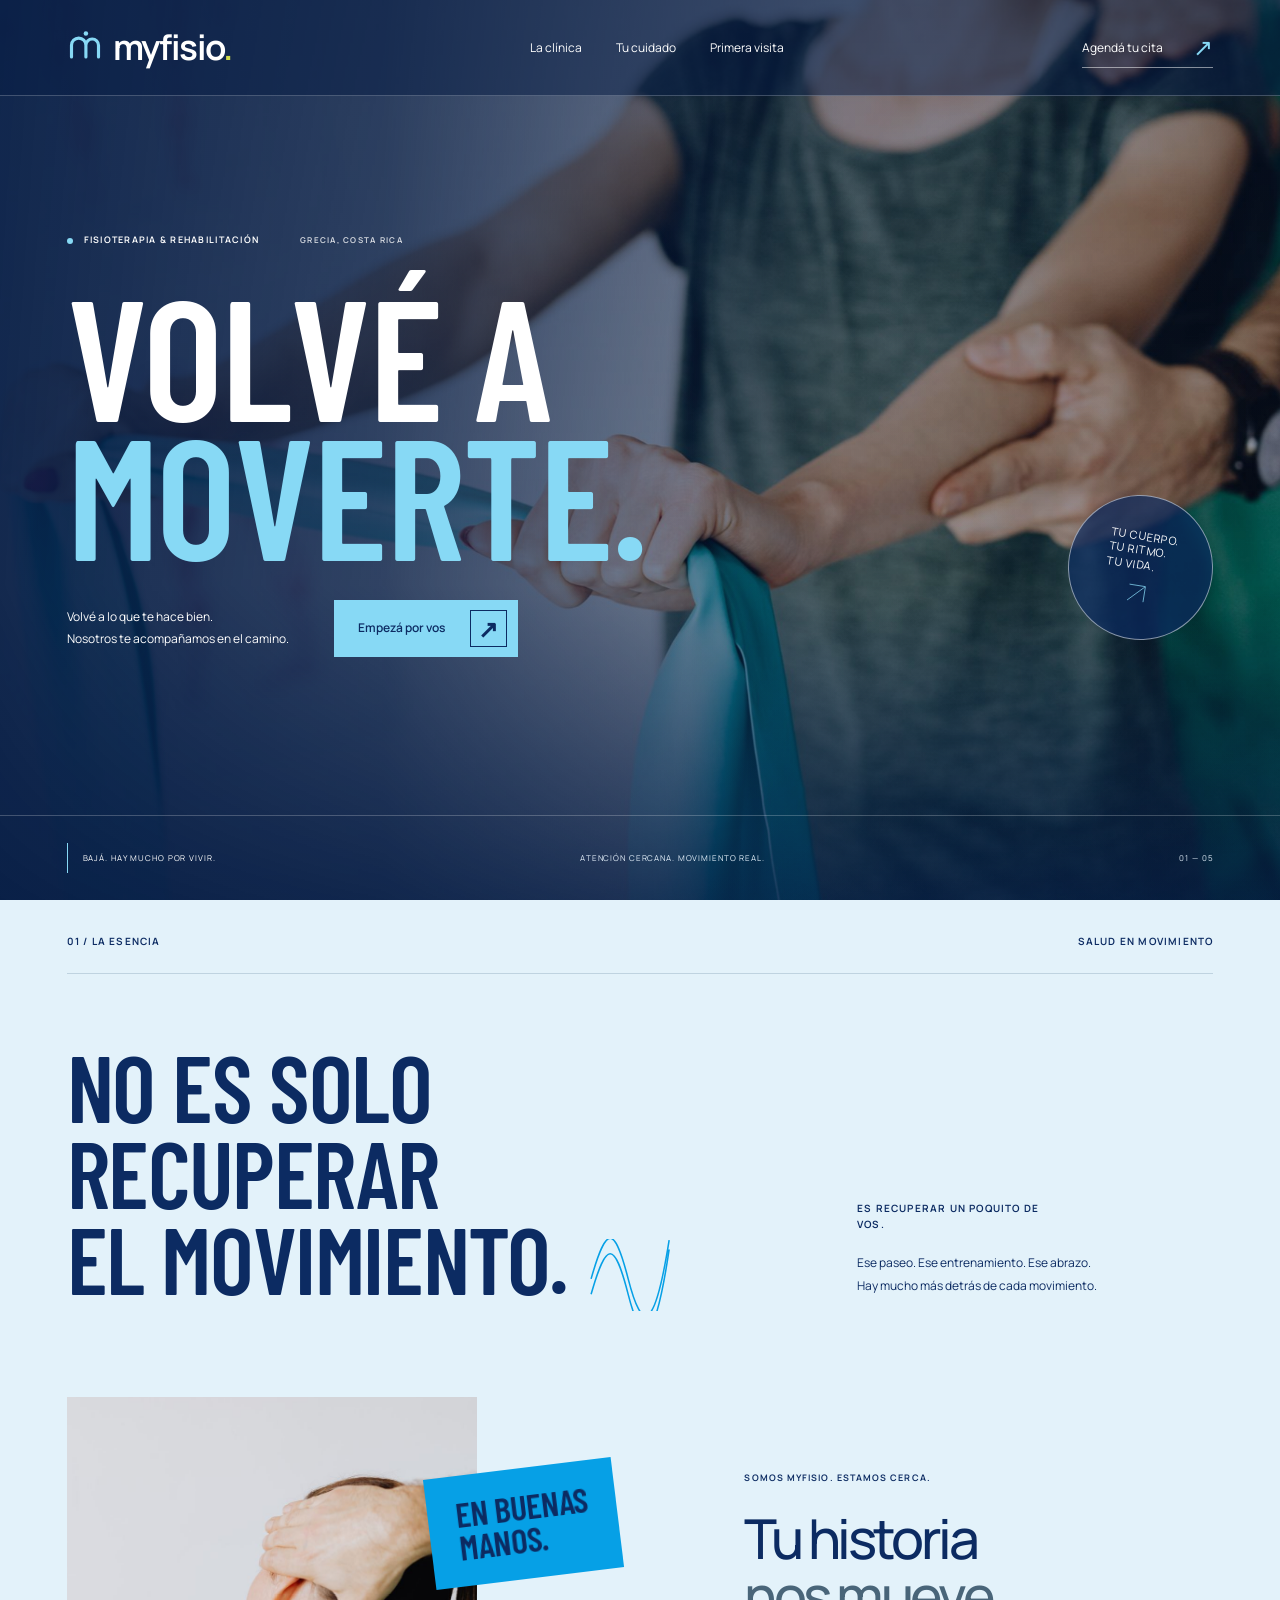
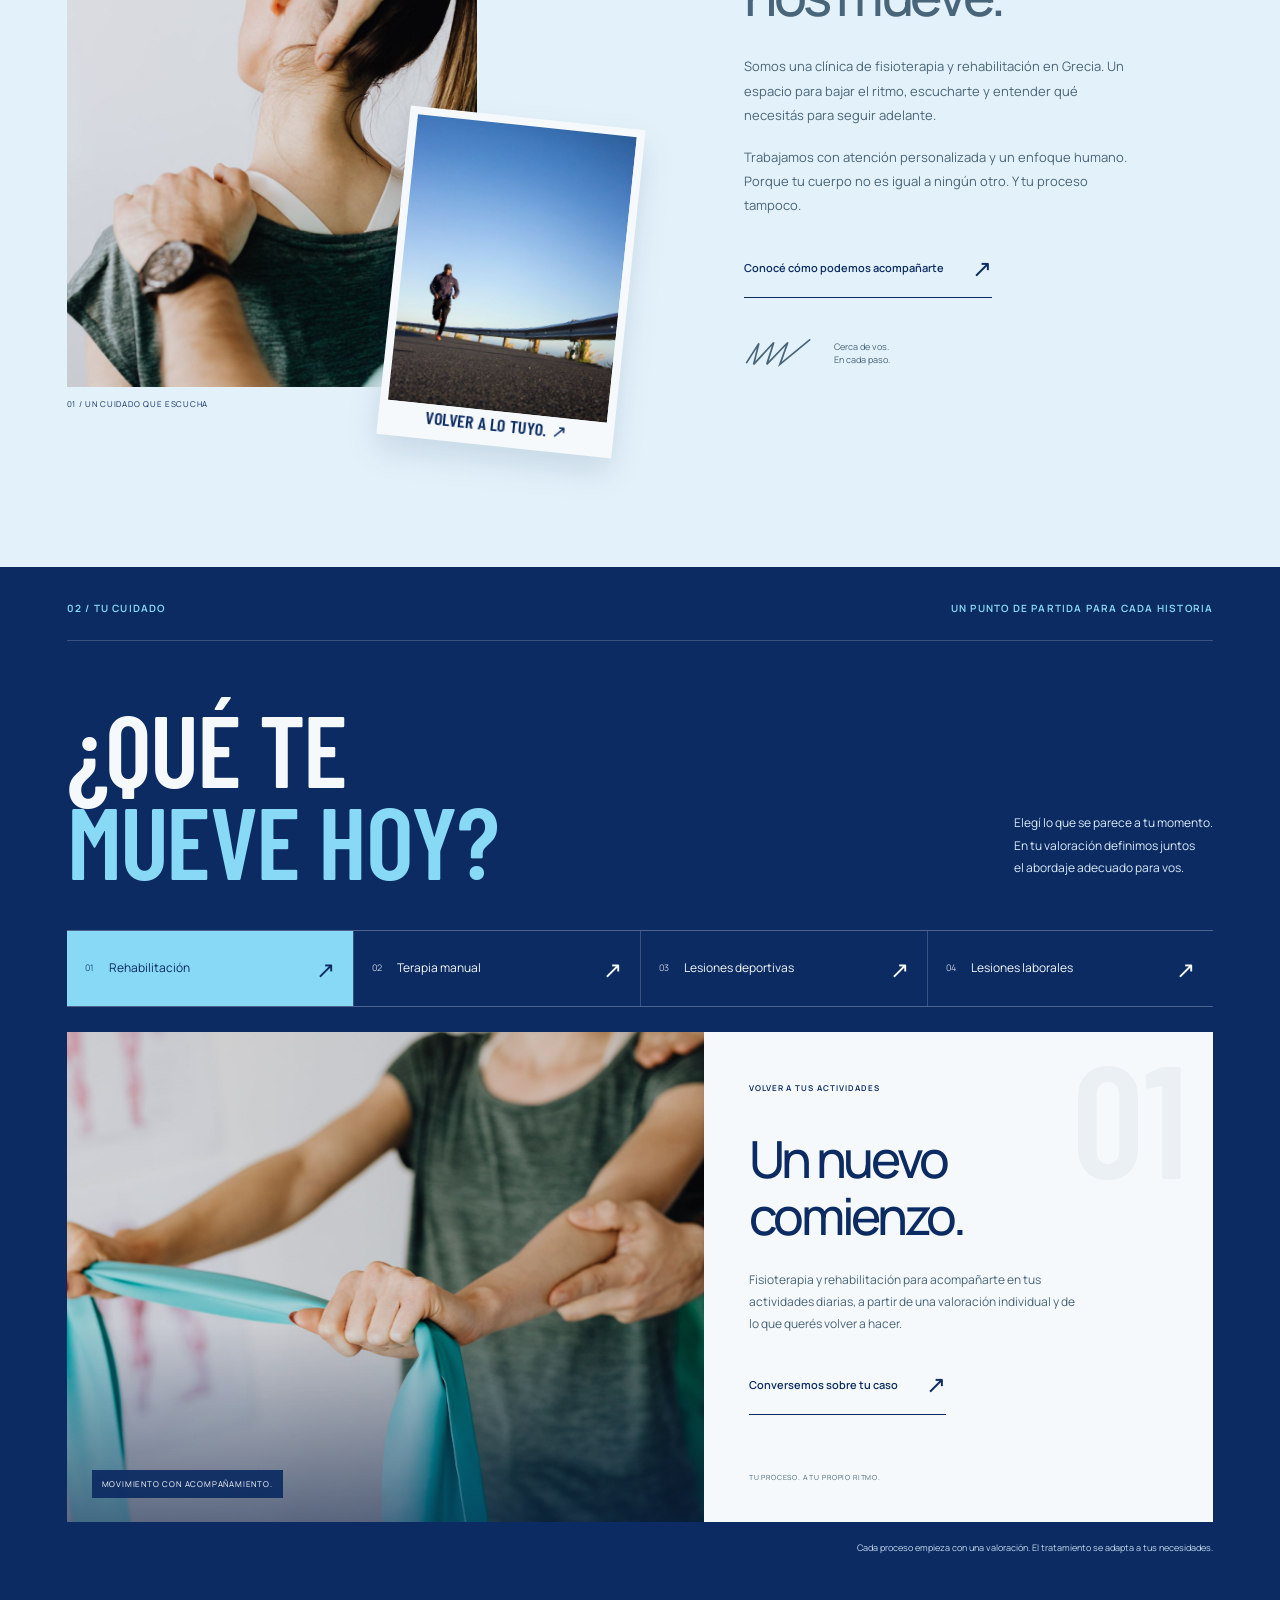
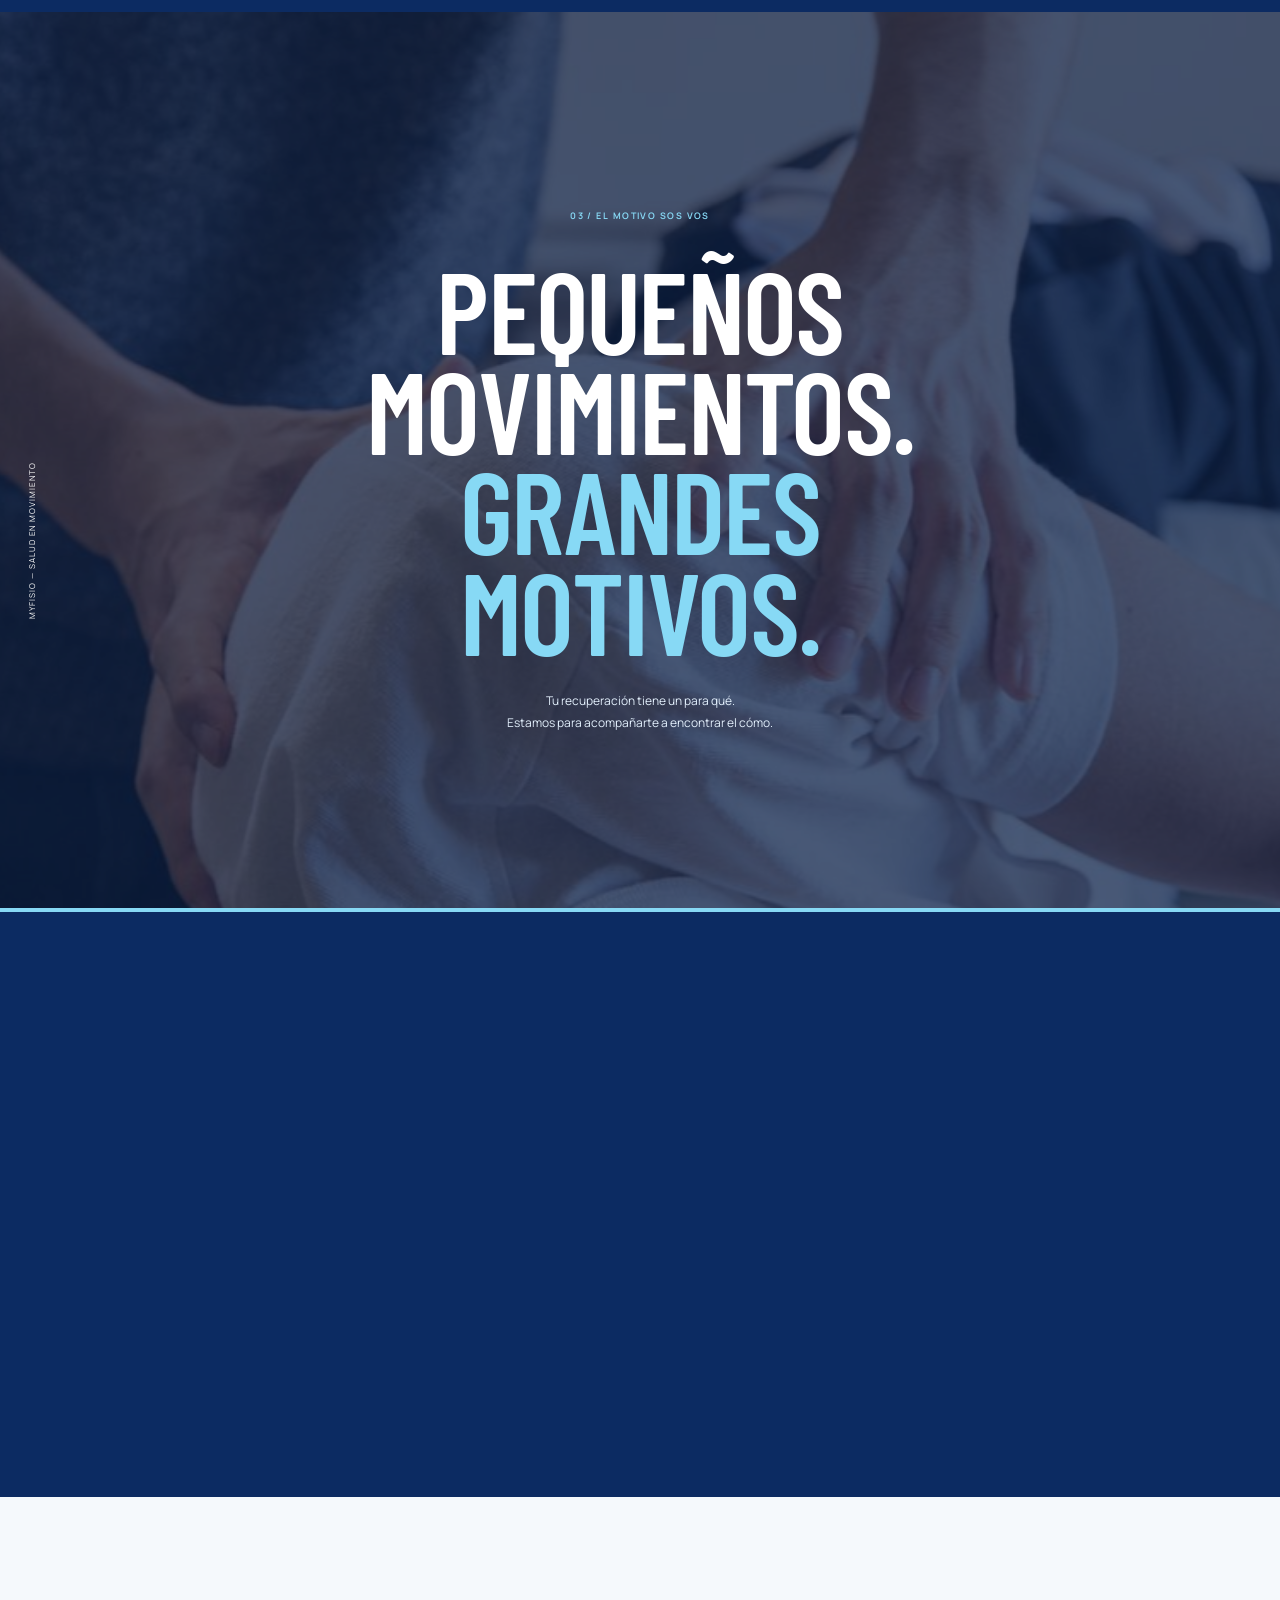
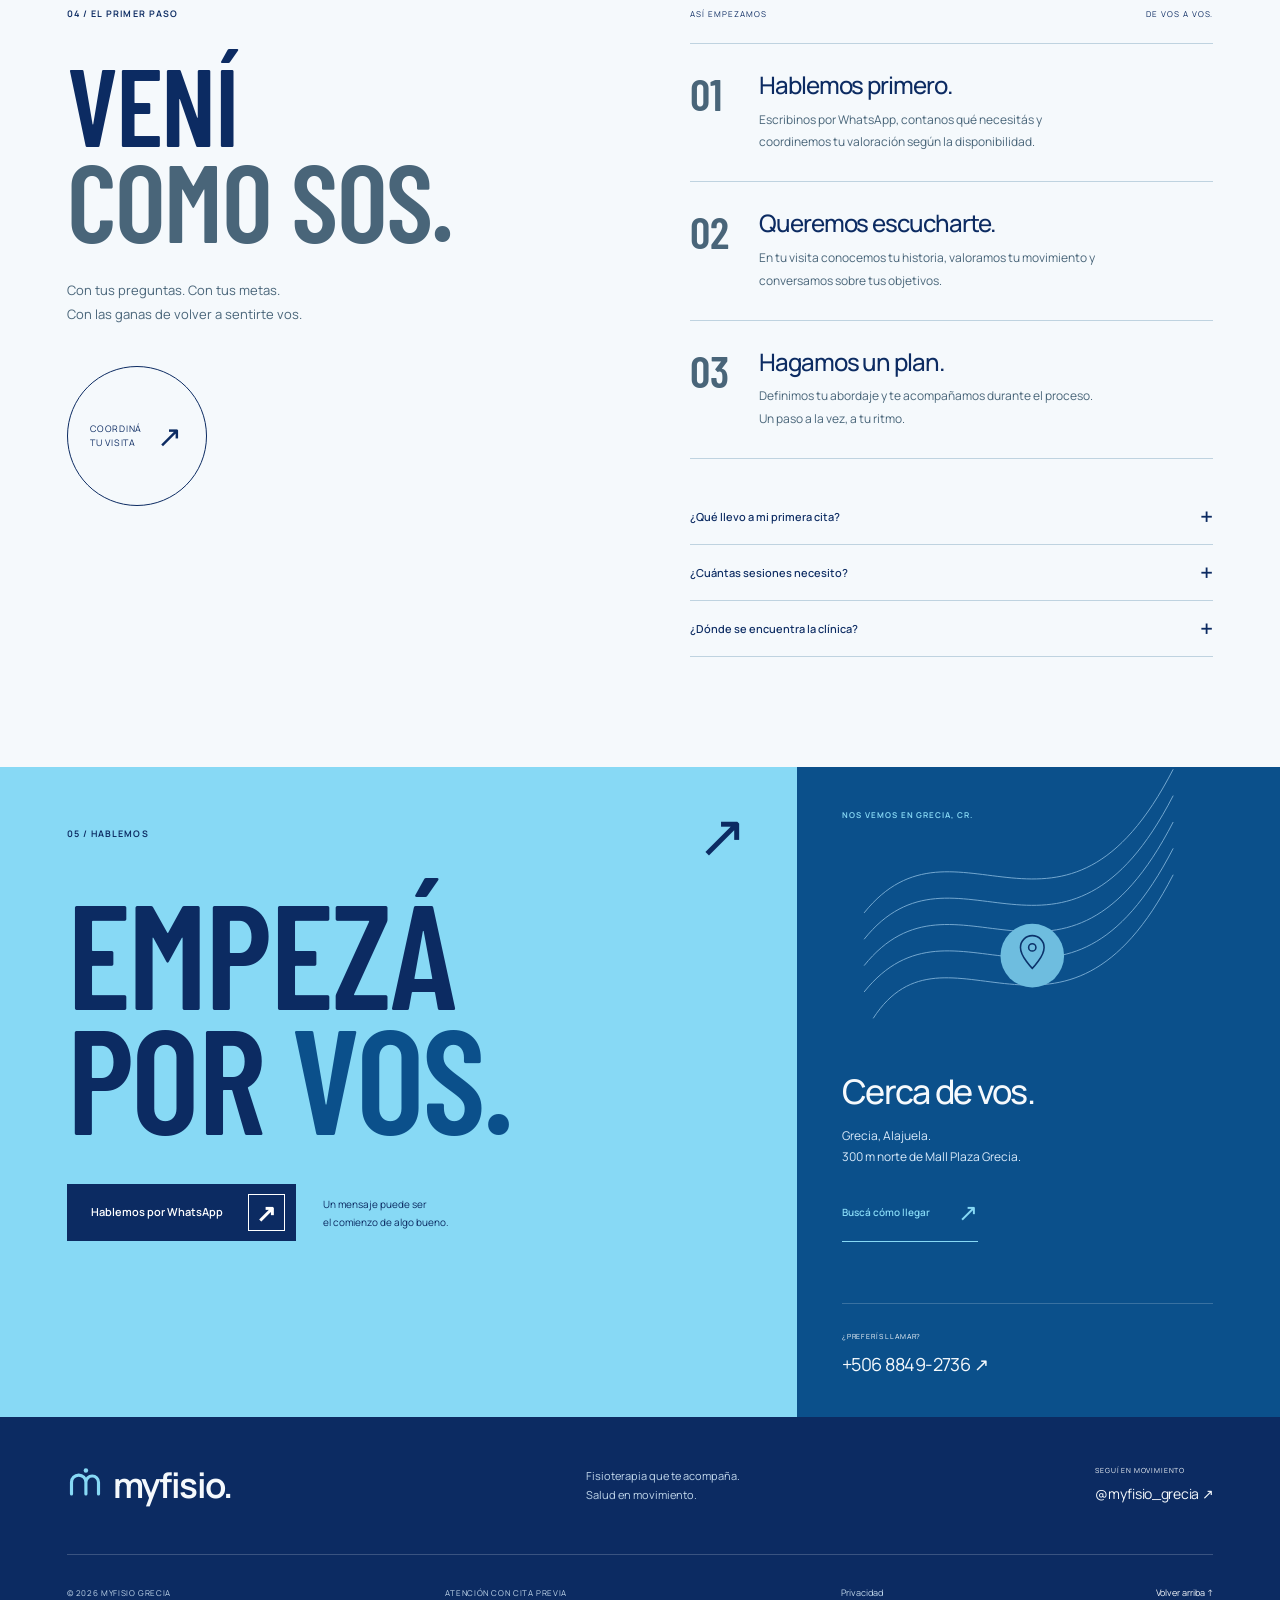
==== commit a2710f60: "Align MyFisio palette with Instagram brand blues" ====
--- a/index.html
+++ b/index.html
@@ -3,7 +3,7 @@
   <head>
     <meta charset="utf-8" />
     <meta name="viewport" content="width=device-width, initial-scale=1" />
-    <meta name="theme-color" content="#142e28" />
+    <meta name="theme-color" content="#0c2b62" />
     <title>MyFisio Grecia — Volvé a moverte</title>
     <meta
       name="description"
@@ -135,7 +135,7 @@
               camino.
             </p>
             <a
-              class="button button-lime"
+              class="button button-accent"
               href="https://wa.me/50688492736?text=Hola%20MyFisio%2C%20me%20gustar%C3%ADa%20coordinar%20una%20valoraci%C3%B3n."
               target="_blank"
               rel="noopener noreferrer"
@@ -632,17 +632,17 @@
               stroke="currentColor"
               stroke-width="1"
             />
-            <circle cx="155" cy="125" r="35" fill="#d2ed4e" />
+            <circle cx="155" cy="125" r="35" fill="#87d9f5" />
             <path
               d="M155 139s13-13 13-23a13 13 0 1 0-26 0c0 10 13 23 13 23Z"
-              stroke="#142e28"
+              stroke="#0c2b62"
               stroke-width="1.7"
             />
             <circle
               cx="155"
               cy="116"
               r="4"
-              stroke="#142e28"
+              stroke="#0c2b62"
               stroke-width="1.7"
             />
           </svg>
--- a/styles.css
+++ b/styles.css
@@ -14,14 +14,16 @@
   font-display: swap;
 }
 :root {
-  --forest: #142e28;
-  --forest-light: #244337;
-  --lime: #d2ed4e;
-  --paper: #f3f0e8;
-  --sage: #dce5d7;
-  --muted: #4f6255;
-  --border: #bac6b7;
-  --white: #fffef7;
+  --ink: #0c2b62;
+  --ink-raised: #0b508b;
+  --accent: #87d9f5;
+  --brand: #06a0e6;
+  --brand-detail: #d0db4a;
+  --paper: #f5f9fc;
+  --mist: #e3f2fa;
+  --muted: #496579;
+  --border: #bfd3e0;
+  --white: #ffffff;
   --gutter: clamp(22px, 5.2vw, 88px);
   --display: "Barlow Condensed", "Arial Narrow", Impact, sans-serif;
   --body: Manrope, Arial, sans-serif;
@@ -38,7 +40,7 @@
 body {
   margin: 0;
   background: var(--paper);
-  color: var(--forest);
+  color: var(--ink);
   font-family: var(--body);
   font-size: 15px;
   line-height: 1.75;
@@ -70,8 +72,8 @@
   outline-offset: 6px;
 }
 ::selection {
-  background: var(--lime);
-  color: var(--forest);
+  background: var(--accent);
+  color: var(--ink);
 }
 h1,
 h2,
@@ -132,8 +134,8 @@
   left: 20px;
   top: -100px;
   z-index: 100;
-  background: var(--lime);
-  color: var(--forest);
+  background: var(--accent);
+  color: var(--ink);
   padding: 12px 20px;
 }
 .skip-link:focus {
@@ -152,14 +154,14 @@
   padding-inline: var(--gutter);
   color: var(--white);
   border-bottom: 1px solid #ffffff38;
-  background: #10291f80;
+  background: #061d4580;
   transition:
     background 0.3s,
     box-shadow 0.3s;
 }
 .site-header.is-scrolled {
   position: fixed;
-  background: var(--forest);
+  background: var(--ink);
   box-shadow: 0 4px 20px #00000015;
   animation: header-enter 0.3s var(--ease);
 }
@@ -172,7 +174,7 @@
 .brand svg {
   width: 36px;
   height: 40px;
-  color: var(--lime);
+  color: var(--accent);
 }
 .brand > span {
   font-size: 35px;
@@ -181,7 +183,7 @@
   letter-spacing: -1.8px;
 }
 .brand-dot {
-  color: var(--lime);
+  color: var(--brand-detail);
 }
 .desktop-nav {
   display: flex;
@@ -197,7 +199,7 @@
   position: absolute;
   inset: auto 0 1px;
   height: 1px;
-  background: var(--lime);
+  background: var(--accent);
   transform: scaleX(0);
   transform-origin: left;
   transition: transform 0.25s;
@@ -220,11 +222,11 @@
 }
 .header-booking > span {
   font-size: 24px;
-  color: var(--lime);
+  color: var(--accent);
   line-height: 1;
 }
 .header-booking:hover {
-  color: var(--lime);
+  color: var(--accent);
 }
 .menu-toggle {
   display: none;
@@ -233,7 +235,7 @@
   position: absolute;
   top: 100%;
   inset-inline: 0;
-  background: var(--forest);
+  background: var(--ink);
   padding: 20px var(--gutter) 35px;
   border-bottom: 1px solid #ffffff30;
 }
@@ -248,7 +250,7 @@
 }
 .mobile-nav > a > span {
   font-size: 11px;
-  color: var(--lime);
+  color: var(--accent);
   letter-spacing: 0;
 }
 /* Immersive opening */
@@ -261,7 +263,7 @@
   display: flex;
   flex-direction: column;
   justify-content: center;
-  background: var(--forest);
+  background: var(--ink);
   color: var(--white);
   overflow: hidden;
 }
@@ -292,12 +294,12 @@
   background:
     linear-gradient(
       90deg,
-      #10291fee 0%,
-      #10291fc7 30%,
-      #10291f4a 66%,
-      #10291f33
+      #061d45ee 0%,
+      #061d45c7 30%,
+      #061d454a 66%,
+      #061d4533
     ),
-    linear-gradient(0deg, #10291fbe, transparent 35%, #10291f30);
+    linear-gradient(0deg, #061d45be, transparent 35%, #061d4530);
 }
 .hero-content {
   padding-top: 105px;
@@ -317,7 +319,7 @@
   width: 6px;
   height: 6px;
   border-radius: 50%;
-  background: var(--lime);
+  background: var(--accent);
   display: inline-block;
   flex-shrink: 0;
 }
@@ -333,7 +335,7 @@
   max-width: 1000px;
 }
 .hero h1 > span {
-  color: var(--lime);
+  color: var(--accent);
 }
 .hero-description {
   display: flex;
@@ -372,19 +374,19 @@
 .button:hover .button-arrow {
   transform: rotate(45deg);
 }
-.button-lime {
-  background: var(--lime);
-  color: var(--forest);
-}
-.button-lime:hover {
+.button-accent {
+  background: var(--accent);
+  color: var(--ink);
+}
+.button-accent:hover {
   background: var(--white);
 }
 .button-dark {
-  background: var(--forest);
+  background: var(--ink);
   color: var(--white);
 }
 .button-dark:hover {
-  background: var(--forest-light);
+  background: var(--ink-raised);
 }
 .hero-seal {
   position: absolute;
@@ -394,7 +396,7 @@
   height: 145px;
   border: 1px solid #ffffff80;
   border-radius: 50%;
-  background: #142e28b3;
+  background: #0c2b62b3;
   display: flex;
   flex-direction: column;
   justify-content: center;
@@ -413,11 +415,11 @@
   width: 25px;
   height: 25px;
   margin-top: 9px;
-  color: var(--lime);
+  color: var(--accent);
 }
 .hero-seal:hover {
   transform: rotate(0);
-  background: var(--forest);
+  background: var(--ink);
 }
 .hero-bottom {
   position: absolute;
@@ -439,7 +441,7 @@
   gap: 15px;
 }
 .hero-bottom > span {
-  color: #e6eade;
+  color: #e4f0fa;
 }
 .scroll-line {
   width: 1px;
@@ -452,7 +454,7 @@
   content: "";
   position: absolute;
   inset: 0;
-  background: var(--lime);
+  background: var(--accent);
   animation: scroll-hint 2.5s ease-in-out infinite;
 }
 .hero-counter {
@@ -460,7 +462,7 @@
 }
 /* A typographic statement, then an off-grid photographic story */
 .intro {
-  background: var(--sage);
+  background: var(--mist);
   padding-bottom: 120px;
   overflow: hidden;
 }
@@ -489,7 +491,7 @@
   bottom: 3px;
   width: 85px;
   height: 72px;
-  color: var(--forest-light);
+  color: var(--brand);
 }
 .intro-aside {
   padding: 0 0 5px 50px;
@@ -544,7 +546,7 @@
   transform: rotate(6deg);
   border: 8px solid var(--paper);
   background: var(--paper);
-  box-shadow: 0 15px 30px #142e2820;
+  box-shadow: 0 15px 30px #0c2b6220;
 }
 .collage-inset .image-clip {
   height: calc(100% - 27px);
@@ -563,7 +565,7 @@
   position: absolute;
   right: 2%;
   top: 11%;
-  background: var(--lime);
+  background: var(--brand);
   padding: 22px 28px;
   transform: rotate(-7deg);
   font-family: var(--display);
@@ -633,13 +635,13 @@
 }
 /* An interactive, photographic service index */
 .care {
-  background: var(--forest);
+  background: var(--ink);
   color: var(--paper);
   padding-bottom: 55px;
   overflow: hidden;
 }
 .care .section-kicker {
-  color: var(--lime);
+  color: var(--accent);
   border-bottom: 1px solid #ffffff30;
   padding-bottom: 24px;
 }
@@ -655,14 +657,14 @@
   line-height: 0.9;
 }
 .care-heading h2 > span {
-  color: var(--lime);
+  color: var(--accent);
 }
 .care-heading > p {
   font-size: 12px;
   max-width: 300px;
   padding-bottom: 5px;
   line-height: 1.9;
-  color: #d4ddcf;
+  color: #d9eafa;
 }
 .care-tabs {
   display: none;
@@ -700,8 +702,8 @@
   font-size: 23px;
 }
 .care-tab.is-active {
-  background: var(--lime);
-  color: var(--forest);
+  background: var(--accent);
+  color: var(--ink);
 }
 .care-tab:not(.is-active):hover {
   background: #ffffff0d;
@@ -714,7 +716,7 @@
   grid-template-columns: 1.25fr 1fr;
   min-height: 490px;
   background: var(--paper);
-  color: var(--forest);
+  color: var(--ink);
   margin-bottom: 25px;
 }
 .care-selector.is-enhanced .care-panel {
@@ -739,7 +741,7 @@
   content: "";
   position: absolute;
   inset: 60% 0 0;
-  background: linear-gradient(transparent, #071b148c);
+  background: linear-gradient(transparent, #061d458c);
   pointer-events: none;
 }
 .care-image figcaption {
@@ -752,7 +754,7 @@
   letter-spacing: 0.1em;
   max-width: calc(100% - 50px);
   padding: 7px 10px;
-  background: #142e28eb;
+  background: #0c2b62eb;
 }
 .care-panel-copy {
   position: relative;
@@ -769,7 +771,7 @@
   font-family: var(--display);
   font-size: 160px;
   line-height: 1;
-  color: #142e280b;
+  color: #0c2b620b;
   pointer-events: none;
 }
 .care-panel-copy .small-label {
@@ -801,7 +803,7 @@
 }
 .care-disclaimer {
   text-align: right;
-  color: #c4d0bf;
+  color: #c3d9ec;
   font-size: 9px;
   margin-top: 18px;
 }
@@ -809,7 +811,7 @@
 .movement-chapter {
   height: 165svh;
   min-height: 1050px;
-  background: var(--forest);
+  background: var(--ink);
   position: relative;
 }
 .movement-sticky {
@@ -835,7 +837,7 @@
   position: absolute;
   inset: 0;
   z-index: -2;
-  background: #071d16b8;
+  background: #061d45b8;
 }
 .chapter-copy {
   text-align: center;
@@ -843,7 +845,7 @@
   width: 100%;
 }
 .chapter-copy > .small-label {
-  color: var(--lime);
+  color: var(--accent);
   font-size: 9px;
   letter-spacing: 0.16em;
   margin-bottom: 35px;
@@ -853,12 +855,12 @@
   line-height: 0.87;
 }
 .chapter-copy h2 > span {
-  color: var(--lime);
+  color: var(--accent);
 }
 .chapter-copy p {
   font-size: 12px;
   margin-top: 30px;
-  color: #e1e8dc;
+  color: #e1eefb;
 }
 .chapter-side {
   position: absolute;
@@ -880,7 +882,7 @@
 .chapter-progress > span {
   width: 100%;
   height: 100%;
-  background: var(--lime);
+  background: var(--accent);
   display: block;
   transform: scaleX(var(--scene-progress, 0));
   transform-origin: left;
@@ -912,7 +914,7 @@
 .round-link {
   width: 140px;
   height: 140px;
-  border: 1px solid var(--forest);
+  border: 1px solid var(--ink);
   border-radius: 50%;
   display: flex;
   justify-content: center;
@@ -931,7 +933,7 @@
   font-weight: 400;
 }
 .round-link:hover {
-  background: var(--lime);
+  background: var(--accent);
   transform: rotate(-7deg);
 }
 .guide-header {
@@ -1017,7 +1019,7 @@
   min-height: 650px;
 }
 .contact-main {
-  background: var(--lime);
+  background: var(--accent);
   padding: 37px 50px 50px var(--gutter);
 }
 .contact-topline {
@@ -1040,7 +1042,7 @@
   margin-top: 25px;
 }
 .contact h2 > span {
-  color: var(--forest-light);
+  color: var(--ink-raised);
 }
 .contact-action {
   margin-top: 45px;
@@ -1056,7 +1058,7 @@
   line-height: 1.8;
 }
 .contact-location {
-  background: var(--forest-light);
+  background: var(--ink-raised);
   color: var(--paper);
   padding: 42px var(--gutter) 40px 45px;
   position: relative;
@@ -1066,13 +1068,13 @@
 }
 .contact-location > .small-label {
   font-size: 8px;
-  color: var(--lime);
+  color: var(--accent);
 }
 .location-art {
   width: 100%;
   height: 200px;
   margin: 20px 0 30px;
-  color: #adbf9e;
+  color: #9bc8e9;
   opacity: 0.8;
   overflow: visible;
 }
@@ -1084,12 +1086,12 @@
 .contact-location p {
   font-size: 12px;
   line-height: 1.8;
-  color: #d4decd;
+  color: #d9eafa;
 }
 .contact-location .underlined-link {
   font-size: 10px;
   margin-top: 15px;
-  color: var(--lime);
+  color: var(--accent);
 }
 .location-phone {
   padding-top: 27px;
@@ -1109,7 +1111,7 @@
   line-height: 1.4;
 }
 .site-footer {
-  background: var(--forest);
+  background: var(--ink);
   color: var(--paper);
 }
 .footer-main {
@@ -1121,7 +1123,7 @@
   border-bottom: 1px solid #ffffff30;
 }
 .footer-main > p {
-  color: #c0ceba;
+  color: #c2d8ec;
   font-size: 11px;
   line-height: 1.75;
 }
@@ -1144,7 +1146,7 @@
   font-size: 8px;
   letter-spacing: 0.08em;
   padding-block: 20px;
-  color: #c0ceba;
+  color: #c2d8ec;
 }
 .footer-bottom > button {
   background: none;
@@ -1163,7 +1165,7 @@
 }
 .privacy-dialog {
   background: var(--paper);
-  color: var(--forest);
+  color: var(--ink);
   border: 1px solid var(--border);
   max-width: 570px;
   width: calc(100% - 36px);
@@ -1171,7 +1173,7 @@
   max-height: 85svh;
 }
 .privacy-dialog::backdrop {
-  background: #142e28cc;
+  background: #0c2b62cc;
   backdrop-filter: blur(5px);
 }
 .dialog-header {
@@ -1650,7 +1652,7 @@
     transform: translateY(-3.5px) rotate(-45deg);
   }
   .site-header:has(.menu-toggle[aria-expanded="true"]) {
-    background: var(--forest);
+    background: var(--ink);
   }
 }
 @media (max-width: 650px) {
@@ -1706,7 +1708,7 @@
     transform: translateY(-3.5px) rotate(-45deg);
   }
   .site-header:has(.menu-toggle[aria-expanded="true"]) {
-    background: var(--forest);
+    background: var(--ink);
   }
   .hero {
     height: 100svh;
@@ -1719,8 +1721,8 @@
   }
   .hero-shade {
     background:
-      linear-gradient(90deg, #10291fe6, #10291f6b),
-      linear-gradient(0deg, #10291fe6, transparent 40%);
+      linear-gradient(90deg, #061d45e6, #061d456b),
+      linear-gradient(0deg, #061d45e6, transparent 40%);
   }
   .hero-content {
     padding-top: 160px;
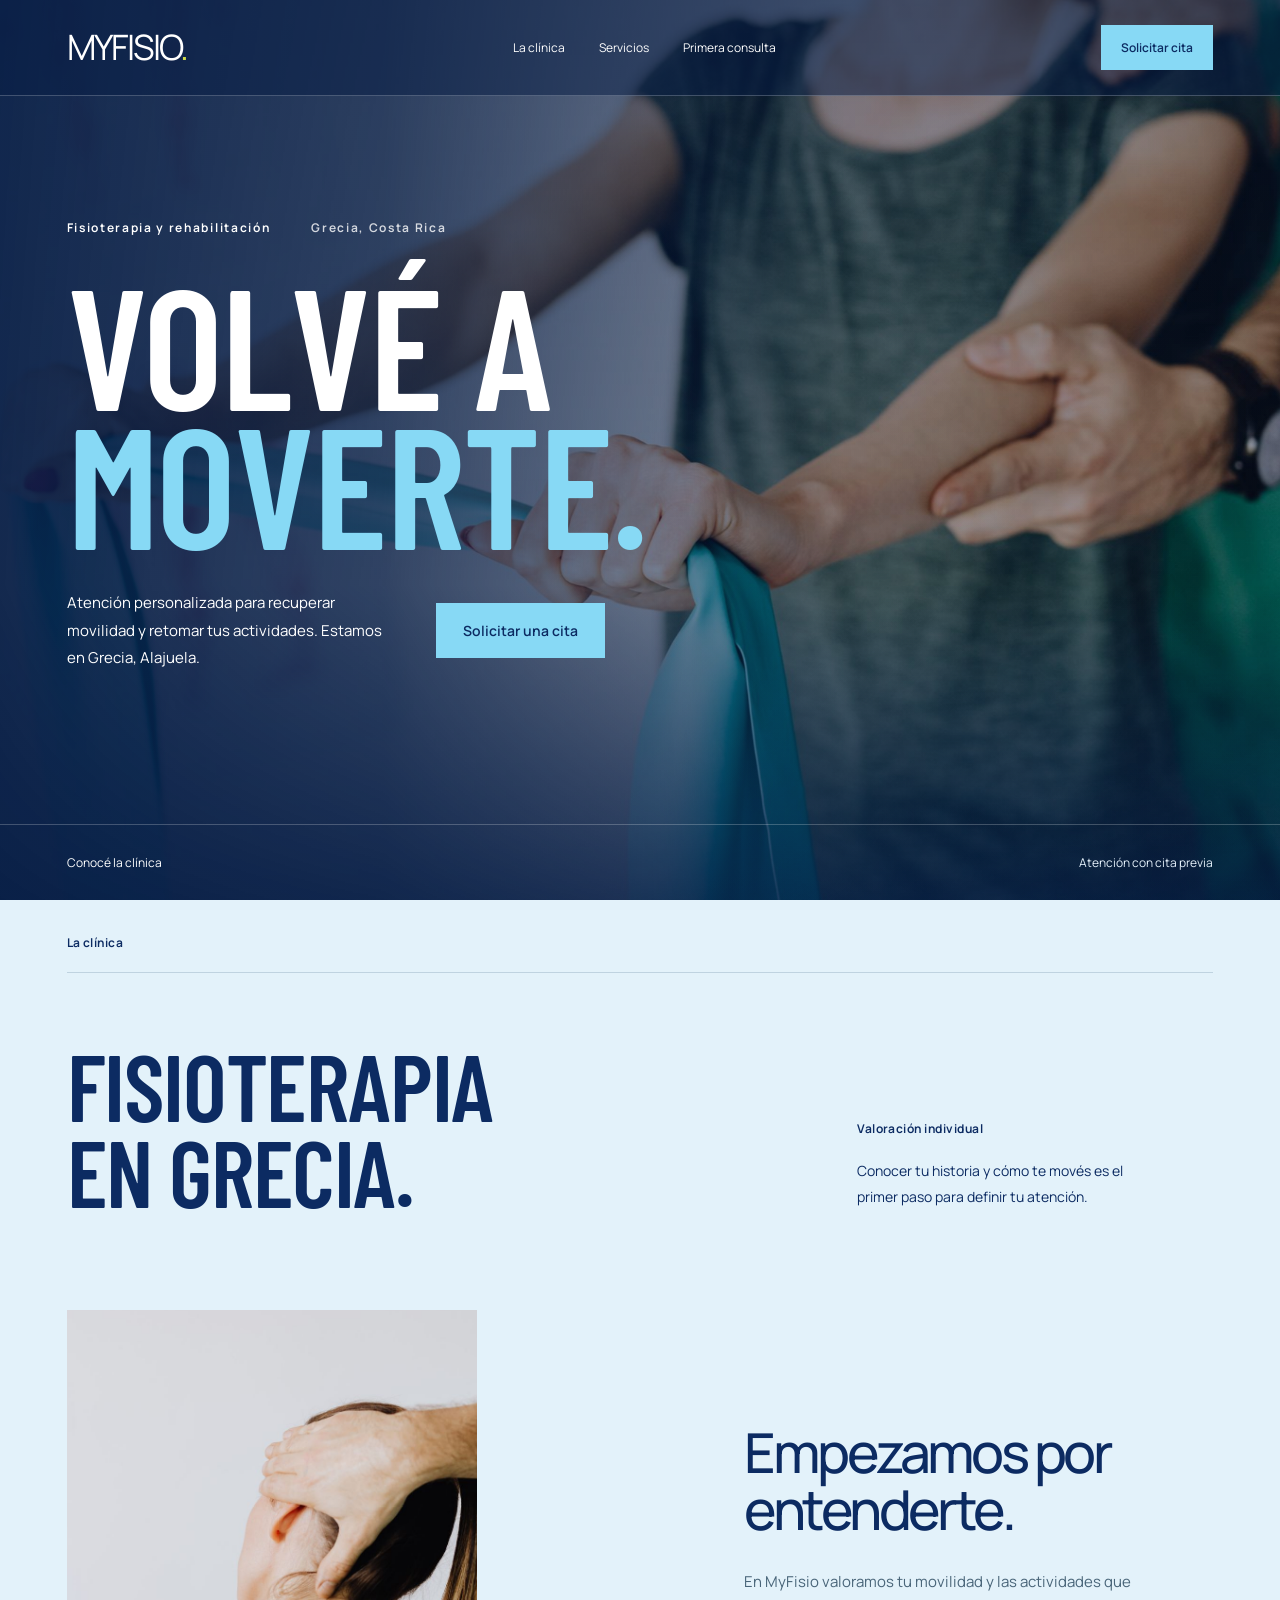
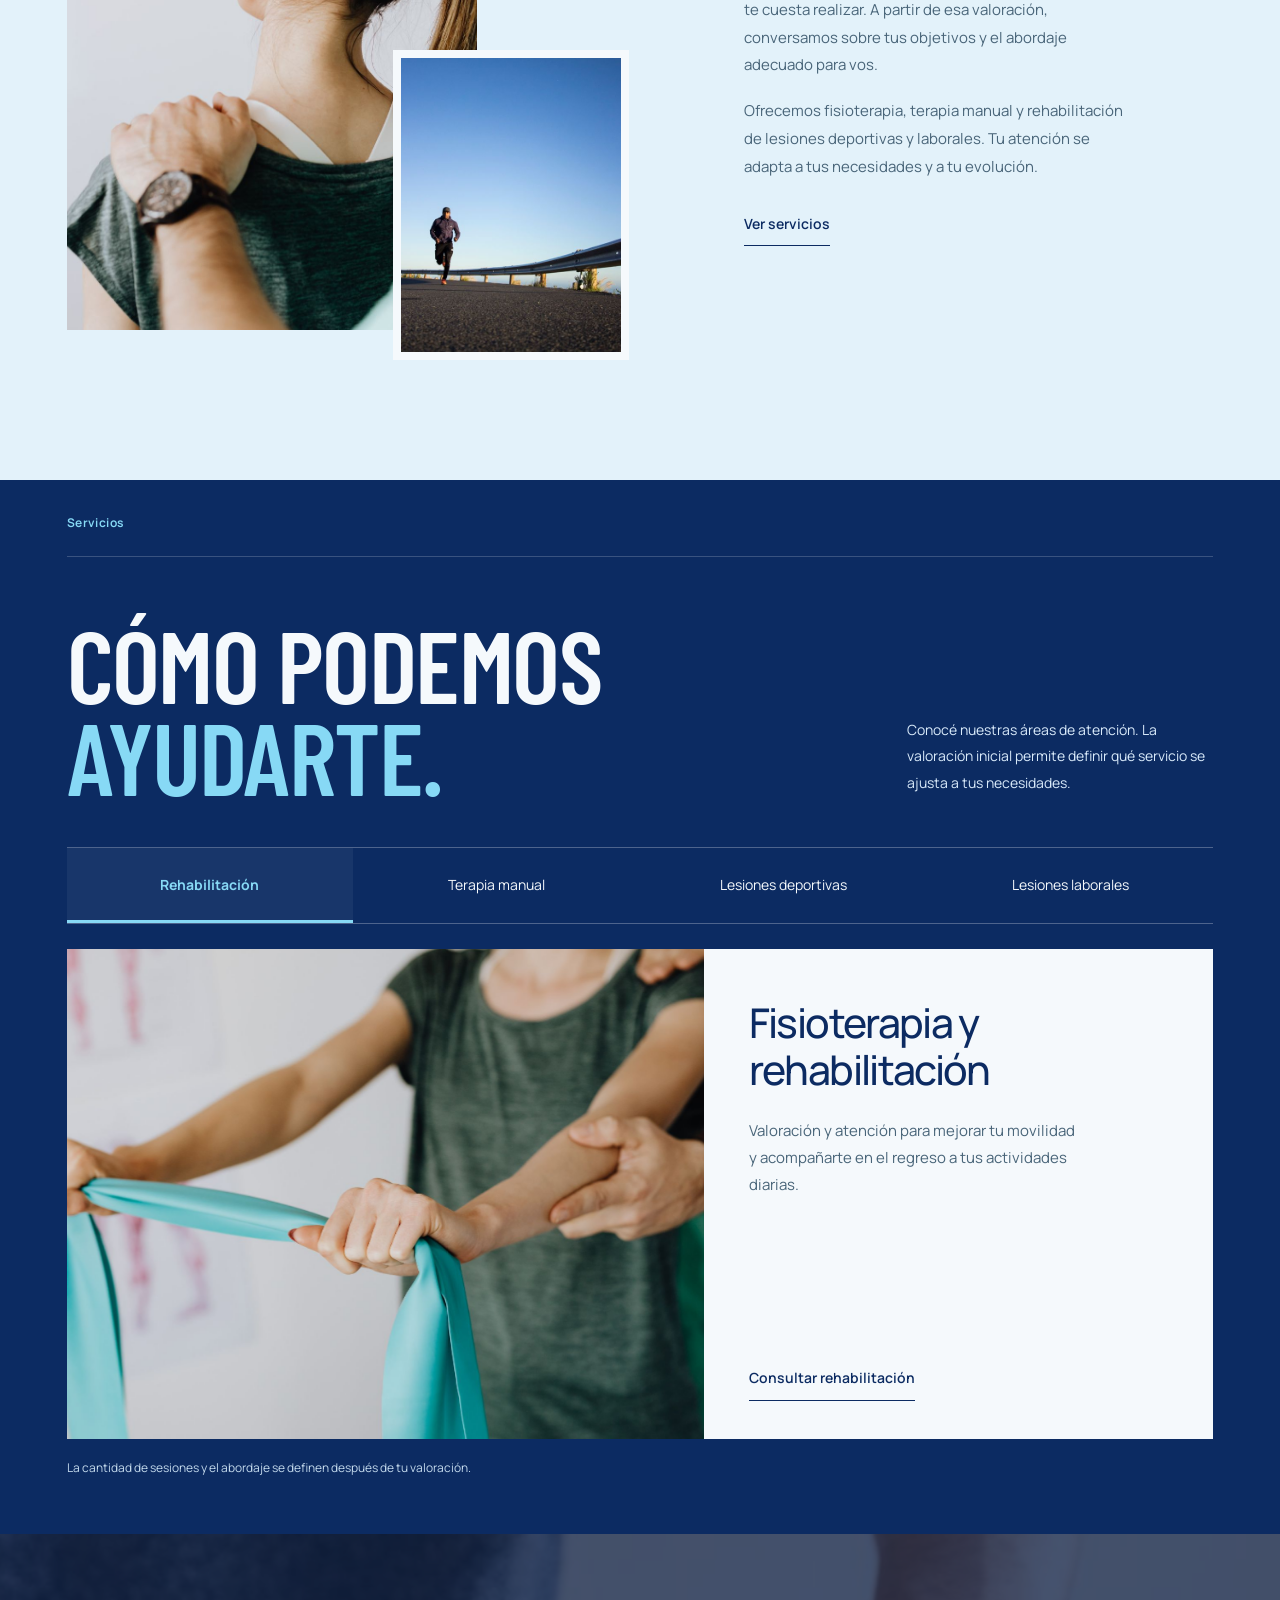
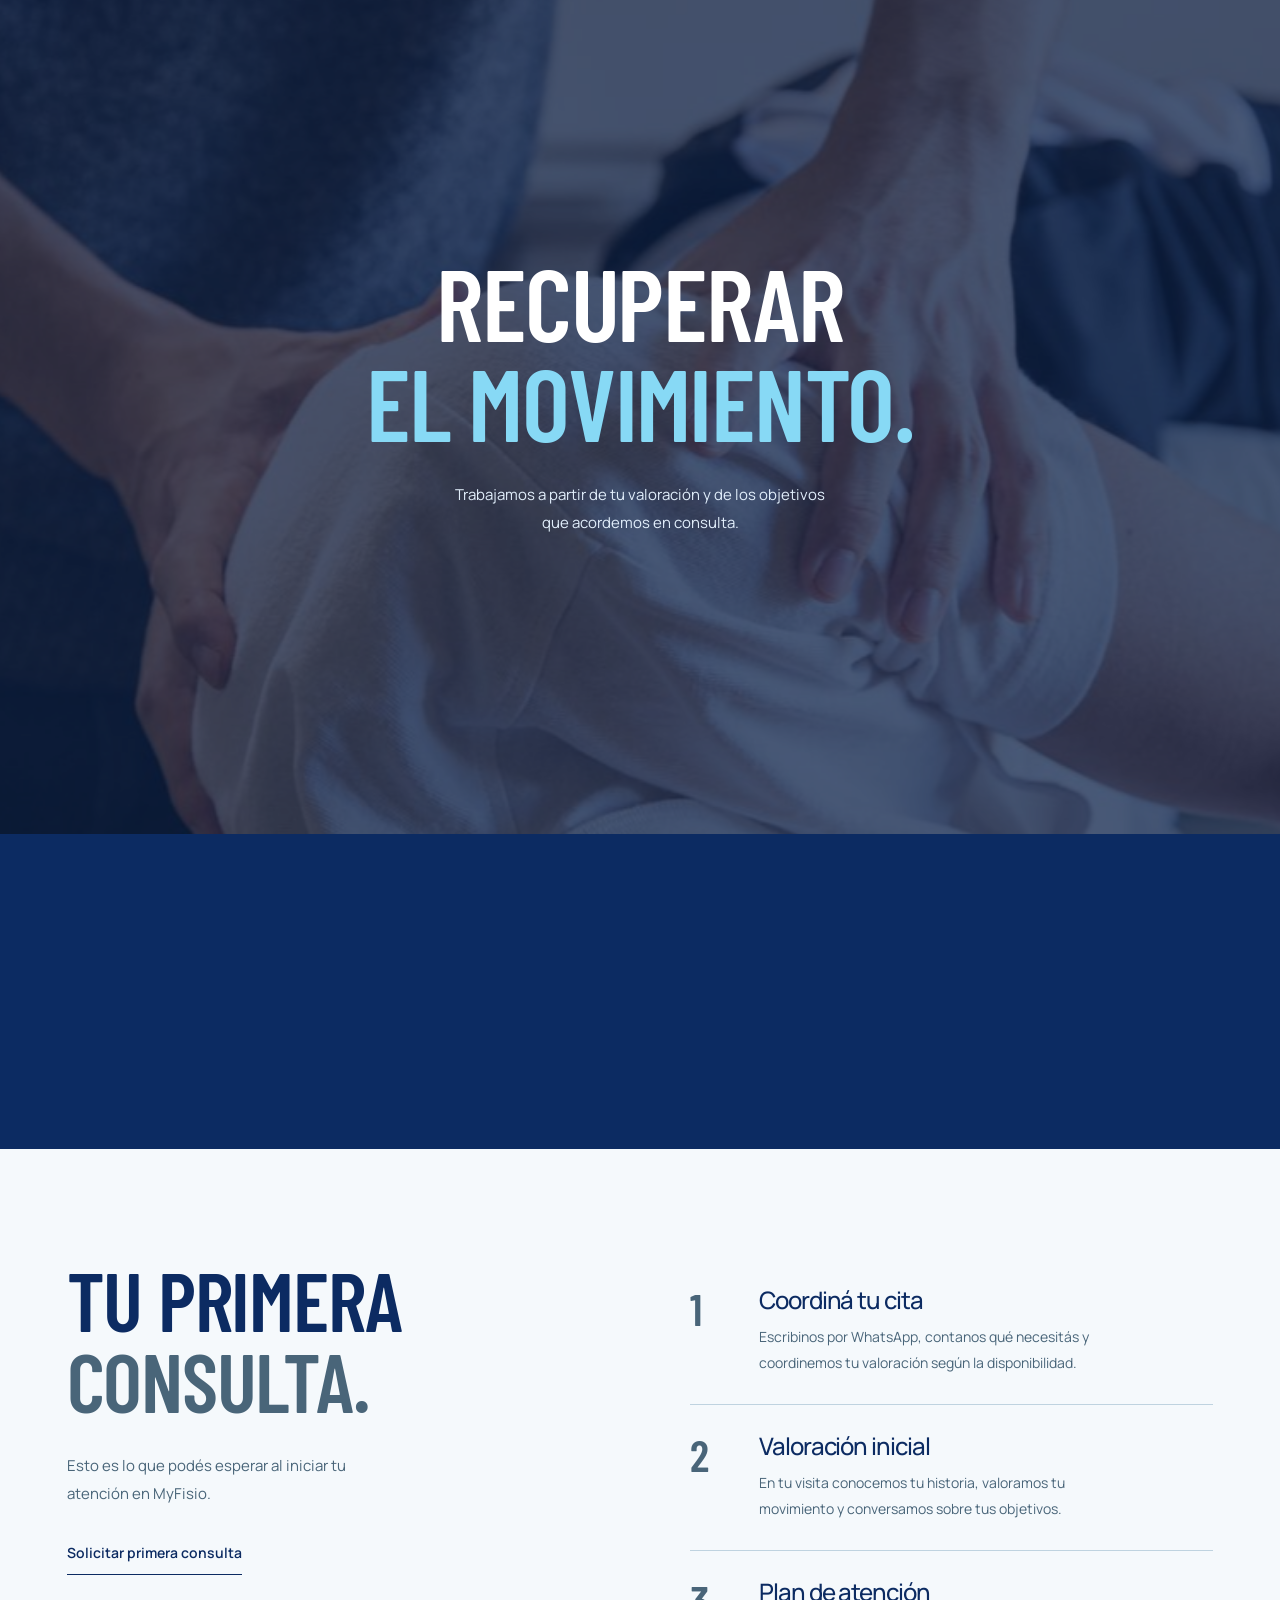
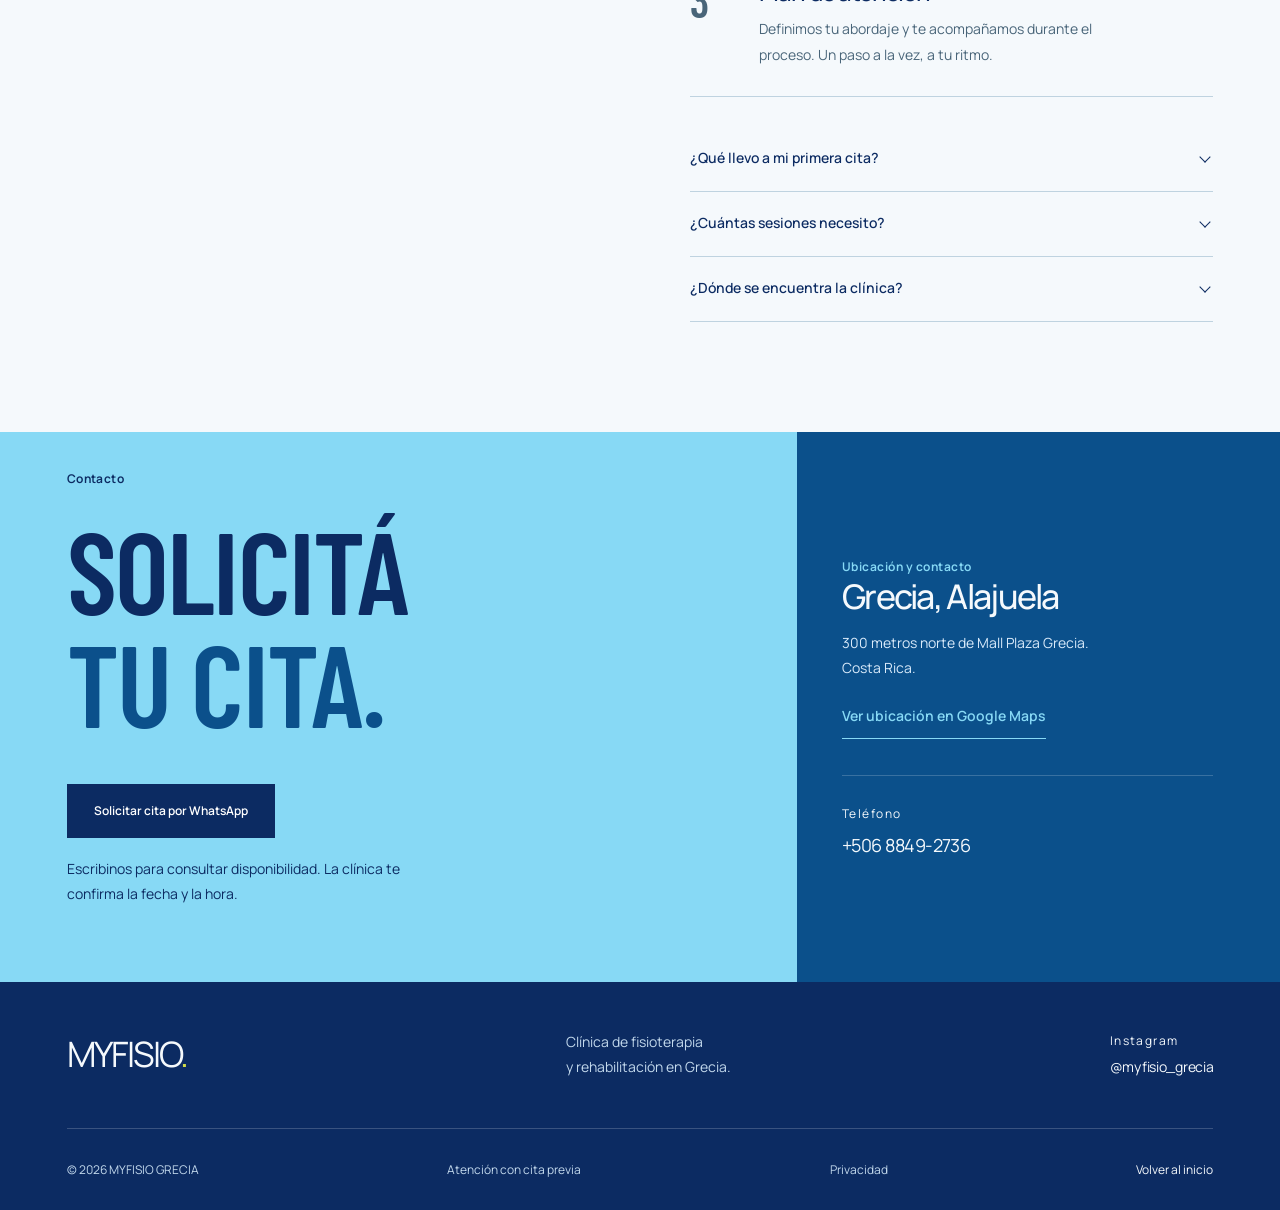
==== commit 33e7f55d: "Refine clinic UX and remove decorative symbols and filler" ====
--- a/index.html
+++ b/index.html
@@ -7,7 +7,7 @@
     <title>MyFisio Grecia — Volvé a moverte</title>
     <meta
       name="description"
-      content="Tu cuerpo. Tu ritmo. Tu vida. Fisioterapia, terapia manual y rehabilitación en Grecia, Costa Rica. Coordiná tu valoración por WhatsApp al 8849-2736."
+      content="Fisioterapia, terapia manual y rehabilitación en Grecia, Alajuela. Conocé los servicios de MyFisio y solicitá una valoración por WhatsApp al 8849-2736."
     />
     <meta property="og:title" content="MyFisio Grecia — Volvé a moverte" />
     <meta
@@ -34,10 +34,10 @@
       href="assets/barlow-condensed-600.woff2"
       as="font"
       type="font/woff2"
-      crossorigin
+      crossorigin=""
     />
     <link rel="stylesheet" href="styles.css" />
-    <script src="script.js" defer></script>
+    <script src="script.js" defer=""></script>
     <script type="application/ld+json">
       {
         "@context": "https://schema.org",
@@ -58,21 +58,13 @@
   </head>
   <body>
     <a class="skip-link" href="#contenido">Saltar al contenido</a>
-    <header class="site-header" data-header>
+    <header class="site-header" data-header="">
       <a class="brand" href="#inicio" aria-label="MyFisio, inicio"
-        ><svg viewBox="0 0 40 40" fill="none" aria-hidden="true">
-          <path
-            d="M5 30V17a8 8 0 0 1 16 0v13M21 30V17a7 7 0 0 1 14 0v13"
-            stroke="currentColor"
-            stroke-width="3.5"
-            stroke-linecap="round"
-          />
-          <circle cx="21" cy="4" r="2.5" fill="currentColor" /></svg
-        ><span>myfisio<span class="brand-dot">.</span></span></a
+        ><span>MYFISIO<span class="brand-dot">.</span></span></a
       >
       <nav class="desktop-nav" aria-label="Navegación principal">
-        <a href="#esencia">La clínica</a><a href="#servicios">Tu cuidado</a
-        ><a href="#primera-visita">Primera visita</a>
+        <a href="#esencia">La clínica</a><a href="#servicios">Servicios</a
+        ><a href="#primera-visita">Primera consulta</a>
       </nav>
       <div class="header-actions">
         <a
@@ -80,7 +72,7 @@
           href="https://wa.me/50688492736?text=Hola%20MyFisio%2C%20quisiera%20coordinar%20una%20valoraci%C3%B3n."
           target="_blank"
           rel="noopener noreferrer"
-          >Agendá tu cita <span aria-hidden="true">↗</span></a
+          >Solicitar cita</a
         ><button
           class="menu-toggle"
           type="button"
@@ -95,12 +87,11 @@
         class="mobile-nav"
         id="mobile-nav"
         aria-label="Navegación móvil"
-        hidden
+        hidden=""
       >
-        <a href="#esencia">La clínica <span>01</span></a
-        ><a href="#servicios">Tu cuidado <span>02</span></a
-        ><a href="#primera-visita">Primera visita <span>03</span></a
-        ><a href="#contacto">Hablemos <span>↗</span></a>
+        <a href="#esencia">La clínica</a><a href="#servicios">Servicios</a
+        ><a href="#primera-visita">Primera consulta</a
+        ><a href="#contacto">Contacto</a>
       </nav>
     </header>
     <main id="contenido">
@@ -108,7 +99,7 @@
         class="hero"
         id="inicio"
         aria-labelledby="hero-title"
-        data-scroll-scene
+        data-scroll-scene=""
         data-zoom="0.14"
         data-travel="3"
       >
@@ -119,49 +110,34 @@
             height="1333"
             fetchpriority="high"
             alt="Una paciente realiza un ejercicio con banda elástica con acompañamiento profesional"
-            data-scroll-image
+            data-scroll-image=""
           />
         </div>
         <div class="hero-shade"></div>
         <div class="hero-content page-shell">
           <p class="eyebrow hero-eyebrow">
-            <span class="live-dot"></span> FISIOTERAPIA & REHABILITACIÓN
-            <span class="hero-location">GRECIA, COSTA RICA</span>
+            Fisioterapia y rehabilitación
+            <span class="hero-location">Grecia, Costa Rica</span>
           </p>
           <h1 id="hero-title">VOLVÉ A<br /><span>MOVERTE.</span></h1>
           <div class="hero-description">
             <p>
-              Volvé a lo que te hace bien.<br />Nosotros te acompañamos en el
-              camino.
+              Atención personalizada para recuperar movilidad y retomar tus
+              actividades. Estamos en Grecia, Alajuela.
             </p>
             <a
               class="button button-accent"
               href="https://wa.me/50688492736?text=Hola%20MyFisio%2C%20me%20gustar%C3%ADa%20coordinar%20una%20valoraci%C3%B3n."
               target="_blank"
               rel="noopener noreferrer"
-              >Empezá por vos
-              <span class="button-arrow" aria-hidden="true">↗</span></a
+              >Solicitar una cita</a
             >
           </div>
         </div>
-        <a
-          class="hero-seal"
-          href="#esencia"
-          aria-label="Conocé nuestra forma de cuidarte"
-          ><span>TU CUERPO.<br />TU RITMO.<br />TU VIDA.</span
-          ><svg viewBox="0 0 70 70" fill="none" aria-hidden="true">
-            <path
-              d="M12 13h45v44M56 14 12 58"
-              stroke="currentColor"
-              stroke-width="2"
-            /></svg
-        ></a>
+
         <div class="hero-bottom page-shell">
-          <a href="#esencia"
-            ><span class="scroll-line" aria-hidden="true"></span> BAJÁ. HAY
-            MUCHO POR VIVIR.</a
-          ><span>ATENCIÓN CERCANA. MOVIMIENTO REAL.</span
-          ><span class="hero-counter" aria-hidden="true">01 — 05</span>
+          <a href="#esencia">Conocé la clínica</a
+          ><span>Atención con cita previa</span>
         </div>
       </section>
       <section
@@ -169,36 +145,20 @@
         id="esencia"
         aria-labelledby="intro-title"
       >
-        <div class="section-kicker">
-          <span>01 / LA ESENCIA</span><span>SALUD EN MOVIMIENTO</span>
-        </div>
+        <div class="section-kicker"><span>La clínica</span></div>
         <div class="intro-statement">
-          <h2 id="intro-title">
-            NO ES SOLO<br />RECUPERAR<br /><span class="intro-last-line"
-              >EL MOVIMIENTO.<svg
-                class="motion-mark"
-                viewBox="0 0 110 90"
-                fill="none"
-                aria-hidden="true"
-              >
-                <path
-                  d="M4 70c20-70 30-70 48 0S86 140 105 12M4 50c20-70 30-70 48 0S86 120 105 0"
-                  stroke="currentColor"
-                  stroke-width="2"
-                /></svg
-            ></span>
-          </h2>
+          <h2 id="intro-title">FISIOTERAPIA<br /><span>EN GRECIA.</span></h2>
           <div class="intro-aside">
-            <span class="small-label">ES RECUPERAR UN POQUITO DE VOS.</span>
+            <span class="small-label">Valoración individual</span>
             <p>
-              Ese paseo. Ese entrenamiento. Ese abrazo.<br />Hay mucho más
-              detrás de cada movimiento.
+              Conocer tu historia y cómo te movés es el primer paso para definir
+              tu atención.
             </p>
           </div>
         </div>
         <div class="clinic-story">
           <div class="story-collage">
-            <figure class="collage-main" data-scroll-scene data-zoom="0.13">
+            <figure class="collage-main" data-scroll-scene="" data-zoom="0.13">
               <div class="image-clip scene-media">
                 <img
                   src="assets/manual.jpg"
@@ -206,12 +166,11 @@
                   height="1500"
                   loading="lazy"
                   alt="Atención manual personalizada de cuello y hombro"
-                  data-scroll-image
+                  data-scroll-image=""
                 />
               </div>
-              <figcaption>01 / UN CUIDADO QUE ESCUCHA</figcaption>
             </figure>
-            <figure class="collage-inset" data-scroll-scene data-zoom="0.16">
+            <figure class="collage-inset" data-scroll-scene="" data-zoom="0.16">
               <div class="image-clip scene-media">
                 <img
                   src="assets/outdoors.jpg"
@@ -219,56 +178,38 @@
                   height="1920"
                   loading="lazy"
                   alt="Un corredor retoma su actividad al aire libre"
-                  data-scroll-image
+                  data-scroll-image=""
                 />
               </div>
-              <figcaption>VOLVER A LO TUYO. ↗</figcaption>
             </figure>
-            <span class="collage-label">EN BUENAS<br />MANOS.</span>
           </div>
           <div class="story-copy">
-            <span class="small-label">SOMOS MYFISIO. ESTAMOS CERCA.</span>
-            <h3>Tu historia<br /><span>nos mueve.</span></h3>
+            <h3>Empezamos por<br />entenderte.</h3>
             <p>
-              Somos una clínica de fisioterapia y rehabilitación en Grecia. Un
-              espacio para bajar el ritmo, escucharte y entender qué necesitás
-              para seguir adelante.
+              En MyFisio valoramos tu movilidad y las actividades que te cuesta
+              realizar. A partir de esa valoración, conversamos sobre tus
+              objetivos y el abordaje adecuado para vos.
             </p>
             <p>
-              Trabajamos con atención personalizada y un enfoque humano. Porque
-              tu cuerpo no es igual a ningún otro. Y tu proceso tampoco.
+              Ofrecemos fisioterapia, terapia manual y rehabilitación de
+              lesiones deportivas y laborales. Tu atención se adapta a tus
+              necesidades y a tu evolución.
             </p>
-            <a class="underlined-link" href="#servicios"
-              >Conocé cómo podemos acompañarte
-              <span aria-hidden="true">↗</span></a
-            >
-            <div class="story-signoff">
-              <svg viewBox="0 0 80 40" fill="none" aria-hidden="true">
-                <path
-                  d="m3 31 14-22-6 24L34 8l-8 25L50 8l-9 25L75 5"
-                  stroke="currentColor"
-                  stroke-width="2"
-                  stroke-linecap="round"
-                /></svg
-              ><span>Cerca de vos.<br />En cada paso.</span>
-            </div>
+            <a class="underlined-link" href="#servicios">Ver servicios</a>
           </div>
         </div>
       </section>
       <section class="care" id="servicios" aria-labelledby="care-title">
         <div class="page-shell">
-          <div class="section-kicker">
-            <span>02 / TU CUIDADO</span
-            ><span>UN PUNTO DE PARTIDA PARA CADA HISTORIA</span>
-          </div>
+          <div class="section-kicker"><span>Servicios</span></div>
           <div class="care-heading">
-            <h2 id="care-title">¿QUÉ TE<br /><span>MUEVE HOY?</span></h2>
+            <h2 id="care-title">CÓMO PODEMOS<br /><span>AYUDARTE.</span></h2>
             <p>
-              Elegí lo que se parece a tu momento.<br />En tu valoración
-              definimos juntos<br />el abordaje adecuado para vos.
+              Conocé nuestras áreas de atención. La valoración inicial permite
+              definir qué servicio se ajusta a tus necesidades.
             </p>
           </div>
-          <div class="care-selector" data-care-selector>
+          <div class="care-selector" data-care-selector="">
             <div class="care-tabs" aria-label="Áreas de atención">
               <button
                 id="tab-rehab"
@@ -276,32 +217,28 @@
                 class="care-tab is-active"
                 data-panel="panel-rehab"
               >
-                <span>01</span> Rehabilitación
-                <span class="tab-arrow" aria-hidden="true">↗</span></button
+                Rehabilitación</button
               ><button
                 id="tab-manual"
                 type="button"
                 class="care-tab"
                 data-panel="panel-manual"
               >
-                <span>02</span> Terapia manual
-                <span class="tab-arrow" aria-hidden="true">↗</span></button
+                Terapia manual</button
               ><button
                 id="tab-sport"
                 type="button"
                 class="care-tab"
                 data-panel="panel-sport"
               >
-                <span>03</span> Lesiones deportivas
-                <span class="tab-arrow" aria-hidden="true">↗</span></button
+                Lesiones deportivas</button
               ><button
                 id="tab-work"
                 type="button"
                 class="care-tab"
                 data-panel="panel-work"
               >
-                <span>04</span> Lesiones laborales
-                <span class="tab-arrow" aria-hidden="true">↗</span>
+                Lesiones laborales
               </button>
             </div>
             <div class="care-stage">
@@ -310,7 +247,11 @@
                 id="panel-rehab"
                 aria-labelledby="tab-rehab"
               >
-                <figure class="care-image" data-scroll-scene data-zoom="0.12">
+                <figure
+                  class="care-image"
+                  data-scroll-scene=""
+                  data-zoom="0.12"
+                >
                   <div class="image-clip scene-media">
                     <img
                       src="assets/hero-rehab.jpg"
@@ -318,29 +259,22 @@
                       height="1333"
                       loading="lazy"
                       alt="Ejercicio de rehabilitación con una banda de resistencia"
-                      data-scroll-image
+                      data-scroll-image=""
                     />
                   </div>
-                  <figcaption>MOVIMIENTO CON ACOMPAÑAMIENTO.</figcaption>
                 </figure>
                 <div class="care-panel-copy">
-                  <span class="panel-count" aria-hidden="true">01</span
-                  ><span class="small-label">VOLVER A TUS ACTIVIDADES</span>
-                  <h3>Un nuevo<br />comienzo.</h3>
+                  <h3>Fisioterapia y<br />rehabilitación</h3>
                   <p>
-                    Fisioterapia y rehabilitación para acompañarte en tus
-                    actividades diarias, a partir de una valoración individual y
-                    de lo que querés volver a hacer.
+                    Valoración y atención para mejorar tu movilidad y
+                    acompañarte en el regreso a tus actividades diarias.
                   </p>
                   <a
                     class="underlined-link"
                     href="https://wa.me/50688492736?text=Hola%20MyFisio%2C%20quisiera%20consultar%20sobre%20fisioterapia%20y%20rehabilitaci%C3%B3n."
                     target="_blank"
                     rel="noopener noreferrer"
-                    >Conversemos sobre tu caso
-                    <span aria-hidden="true">↗</span></a
-                  ><span class="panel-footnote"
-                    >TU PROCESO. A TU PROPIO RITMO.</span
+                    >Consultar rehabilitación</a
                   >
                 </div>
               </article>
@@ -349,7 +283,11 @@
                 id="panel-manual"
                 aria-labelledby="tab-manual"
               >
-                <figure class="care-image" data-scroll-scene data-zoom="0.12">
+                <figure
+                  class="care-image"
+                  data-scroll-scene=""
+                  data-zoom="0.12"
+                >
                   <div class="image-clip scene-media">
                     <img
                       src="assets/manual.jpg"
@@ -357,29 +295,22 @@
                       height="1500"
                       loading="lazy"
                       alt="Técnica manual aplicada en cuello y hombro"
-                      data-scroll-image
+                      data-scroll-image=""
                     />
                   </div>
-                  <figcaption>EL VALOR DE ESTAR EN BUENAS MANOS.</figcaption>
                 </figure>
                 <div class="care-panel-copy">
-                  <span class="panel-count" aria-hidden="true">02</span
-                  ><span class="small-label">ATENCIÓN EN CADA DETALLE</span>
-                  <h3>Manos que<br />acompañan.</h3>
+                  <h3>Terapia<br />manual</h3>
                   <p>
-                    Atención con técnicas de terapia manual adaptadas a tu
-                    valoración y a las necesidades de tu cuerpo. Un momento para
-                    entender tus molestias y cuidar de vos.
+                    Técnicas manuales adaptadas a tu valoración para abordar las
+                    molestias y las limitaciones de movimiento.
                   </p>
                   <a
                     class="underlined-link"
                     href="https://wa.me/50688492736?text=Hola%20MyFisio%2C%20quisiera%20consultar%20sobre%20terapia%20manual."
                     target="_blank"
                     rel="noopener noreferrer"
-                    >Consultá por terapia manual
-                    <span aria-hidden="true">↗</span></a
-                  ><span class="panel-footnote"
-                    >UN ABORDAJE TAN PERSONAL COMO VOS.</span
+                    >Consultar terapia manual</a
                   >
                 </div>
               </article>
@@ -388,7 +319,11 @@
                 id="panel-sport"
                 aria-labelledby="tab-sport"
               >
-                <figure class="care-image" data-scroll-scene data-zoom="0.12">
+                <figure
+                  class="care-image"
+                  data-scroll-scene=""
+                  data-zoom="0.12"
+                >
                   <div class="image-clip scene-media">
                     <img
                       src="assets/sport.jpg"
@@ -396,30 +331,22 @@
                       height="800"
                       loading="lazy"
                       alt="Una mujer prepara su equipo para realizar actividad física"
-                      data-scroll-image
+                      data-scroll-image=""
                     />
                   </div>
-                  <figcaption>VOLVER A HACER LO QUE DISFRUTÁS.</figcaption>
                 </figure>
                 <div class="care-panel-copy">
-                  <span class="panel-count" aria-hidden="true">03</span
-                  ><span class="small-label"
-                    >TU PRÓXIMO ENTRENAMIENTO EMPIEZA ACÁ</span
-                  >
-                  <h3>Que siga<br />lo bueno.</h3>
+                  <h3>Lesiones<br />deportivas</h3>
                   <p>
-                    Valoración y rehabilitación de lesiones deportivas para
-                    acompañarte en el regreso a la actividad física, con un
-                    abordaje que respete tu evolución.
+                    Valoración y rehabilitación para acompañar tu regreso a la
+                    actividad física según tu evolución y tus objetivos.
                   </p>
                   <a
                     class="underlined-link"
                     href="https://wa.me/50688492736?text=Hola%20MyFisio%2C%20quisiera%20consultar%20por%20una%20lesi%C3%B3n%20deportiva."
                     target="_blank"
                     rel="noopener noreferrer"
-                    >Hablemos de tu lesión <span aria-hidden="true">↗</span></a
-                  ><span class="panel-footnote"
-                    >LA META ES ENCONTRAR TU CAMINO.</span
+                    >Consultar lesión deportiva</a
                   >
                 </div>
               </article>
@@ -428,7 +355,11 @@
                 id="panel-work"
                 aria-labelledby="tab-work"
               >
-                <figure class="care-image" data-scroll-scene data-zoom="0.12">
+                <figure
+                  class="care-image"
+                  data-scroll-scene=""
+                  data-zoom="0.12"
+                >
                   <div class="image-clip scene-media">
                     <img
                       src="assets/therapy.jpg"
@@ -436,48 +367,41 @@
                       height="933"
                       loading="lazy"
                       alt="Valoración y atención manual de la espalda"
-                      data-scroll-image
+                      data-scroll-image=""
                     />
                   </div>
-                  <figcaption>
-                    TU BIENESTAR TAMBIÉN ES PARTE DEL DÍA.
-                  </figcaption>
                 </figure>
                 <div class="care-panel-copy">
-                  <span class="panel-count" aria-hidden="true">04</span
-                  ><span class="small-label">CUIDARTE EN LO COTIDIANO</span>
-                  <h3>Sentite mejor<br />en tu día.</h3>
+                  <h3>Lesiones<br />laborales</h3>
                   <p>
-                    Un espacio para valorar las molestias y lesiones que afectan
-                    tu jornada laboral y conversar sobre tu recuperación y tus
-                    hábitos de movimiento.
+                    Atención de molestias y lesiones que afectan tu jornada
+                    laboral, con orientación sobre tu recuperación y tus hábitos
+                    de movimiento.
                   </p>
                   <a
                     class="underlined-link"
                     href="https://wa.me/50688492736?text=Hola%20MyFisio%2C%20quisiera%20consultar%20por%20una%20lesi%C3%B3n%20laboral."
                     target="_blank"
                     rel="noopener noreferrer"
-                    >Contanos qué necesitás <span aria-hidden="true">↗</span></a
-                  ><span class="panel-footnote"
-                    >TU CUERPO MERECE UNA PAUSA.</span
+                    >Consultar lesión laboral</a
                   >
                 </div>
               </article>
             </div>
           </div>
           <p class="care-disclaimer">
-            Cada proceso empieza con una valoración. El tratamiento se adapta a
-            tus necesidades.
+            La cantidad de sesiones y el abordaje se definen después de tu
+            valoración.
           </p>
         </div>
       </section>
       <section
         class="movement-chapter"
         aria-labelledby="movement-title"
-        data-scroll-scene
+        data-scroll-scene=""
         data-zoom="0.24"
         data-travel="4"
-        data-sticky-scene
+        data-sticky-scene=""
       >
         <div class="movement-sticky">
           <div class="chapter-background scene-media">
@@ -487,25 +411,18 @@
               height="667"
               loading="lazy"
               alt="Fisioterapia de hombro con atención cercana y personalizada"
-              data-scroll-image
+              data-scroll-image=""
             />
           </div>
           <div class="chapter-shade"></div>
           <div class="chapter-copy">
-            <span class="small-label">03 / EL MOTIVO SOS VOS</span>
             <h2 id="movement-title">
-              PEQUEÑOS<br />MOVIMIENTOS.<br /><span>GRANDES<br />MOTIVOS.</span>
+              RECUPERAR<br /><span>EL MOVIMIENTO.</span>
             </h2>
             <p>
-              Tu recuperación tiene un para qué.<br />Estamos para acompañarte a
-              encontrar el cómo.
+              Trabajamos a partir de tu valoración y de los objetivos que
+              acordemos en consulta.
             </p>
-          </div>
-          <span class="chapter-side" aria-hidden="true"
-            >MYFISIO — SALUD EN MOVIMIENTO</span
-          >
-          <div class="chapter-progress" aria-hidden="true">
-            <span data-scene-progress></span>
           </div>
         </div>
       </section>
@@ -515,30 +432,22 @@
         aria-labelledby="visit-title"
       >
         <div class="visit-title">
-          <span class="small-label">04 / EL PRIMER PASO</span>
-          <h2 id="visit-title">VENÍ<br /><span>COMO SOS.</span></h2>
-          <p>
-            Con tus preguntas. Con tus metas.<br />Con las ganas de volver a
-            sentirte vos.
-          </p>
+          <h2 id="visit-title">TU PRIMERA<br /><span>CONSULTA.</span></h2>
+          <p>Esto es lo que podés esperar al iniciar tu atención en MyFisio.</p>
           <a
-            class="round-link"
+            class="underlined-link"
             href="https://wa.me/50688492736?text=Hola%20MyFisio%2C%20quiero%20coordinar%20mi%20primera%20visita.%20%C2%BFMe%20comparten%20la%20disponibilidad%3F"
             target="_blank"
             rel="noopener noreferrer"
-            ><span>COORDINÁ<br />TU VISITA</span
-            ><span aria-hidden="true">↗</span></a
+            >Solicitar primera consulta</a
           >
         </div>
         <div class="visit-guide">
-          <div class="guide-header">
-            <span>ASÍ EMPEZAMOS</span><span>DE VOS A VOS.</span>
-          </div>
           <ol class="visit-steps">
             <li>
-              <span class="step-number">01</span>
+              <span class="step-number">1</span>
               <div>
-                <h3>Hablemos primero.</h3>
+                <h3>Coordiná tu cita</h3>
                 <p>
                   Escribinos por WhatsApp, contanos qué necesitás y coordinemos
                   tu valoración según la disponibilidad.
@@ -546,9 +455,9 @@
               </div>
             </li>
             <li>
-              <span class="step-number">02</span>
+              <span class="step-number">2</span>
               <div>
-                <h3>Queremos escucharte.</h3>
+                <h3>Valoración inicial</h3>
                 <p>
                   En tu visita conocemos tu historia, valoramos tu movimiento y
                   conversamos sobre tus objetivos.
@@ -556,9 +465,9 @@
               </div>
             </li>
             <li>
-              <span class="step-number">03</span>
+              <span class="step-number">3</span>
               <div>
-                <h3>Hagamos un plan.</h3>
+                <h3>Plan de atención</h3>
                 <p>
                   Definimos tu abordaje y te acompañamos durante el proceso. Un
                   paso a la vez, a tu ritmo.
@@ -569,7 +478,8 @@
           <div class="visit-faq">
             <details>
               <summary>
-                ¿Qué llevo a mi primera cita? <span aria-hidden="true">+</span>
+                ¿Qué llevo a mi primera cita?
+                <span aria-hidden="true" class="disclosure-icon"></span>
               </summary>
               <p>
                 Ropa cómoda que te permita moverte. Si tenés estudios o informes
@@ -579,7 +489,8 @@
             </details>
             <details>
               <summary>
-                ¿Cuántas sesiones necesito? <span aria-hidden="true">+</span>
+                ¿Cuántas sesiones necesito?
+                <span aria-hidden="true" class="disclosure-icon"></span>
               </summary>
               <p>
                 Depende de tu valoración, tus objetivos y tu evolución. En tu
@@ -589,7 +500,7 @@
             <details>
               <summary>
                 ¿Dónde se encuentra la clínica?
-                <span aria-hidden="true">+</span>
+                <span aria-hidden="true" class="disclosure-icon"></span>
               </summary>
               <p>
                 Estamos en Grecia, Alajuela, 300 metros norte de Mall Plaza
@@ -603,63 +514,38 @@
       <section class="contact" id="contacto" aria-labelledby="contact-title">
         <div class="contact-main">
           <div class="contact-topline">
-            <span class="small-label">05 / HABLEMOS</span
-            ><span class="contact-spark" aria-hidden="true">↗</span>
-          </div>
-          <h2 id="contact-title">EMPEZÁ<br />POR <span>VOS.</span></h2>
+            <span class="small-label">Contacto</span>
+          </div>
+          <h2 id="contact-title">SOLICITÁ<br /><span>TU CITA.</span></h2>
           <div class="contact-action">
             <a
               class="button button-dark"
               href="https://wa.me/50688492736?text=Hola%20MyFisio%2C%20me%20gustar%C3%ADa%20coordinar%20una%20valoraci%C3%B3n.%20%C2%BFMe%20comparten%20la%20disponibilidad%3F"
               target="_blank"
               rel="noopener noreferrer"
-              >Hablemos por WhatsApp
-              <span class="button-arrow" aria-hidden="true">↗</span></a
+              >Solicitar cita por WhatsApp</a
             >
-            <p>Un mensaje puede ser<br />el comienzo de algo bueno.</p>
+            <p>
+              Escribinos para consultar disponibilidad. La clínica te confirma
+              la fecha y la hora.
+            </p>
           </div>
         </div>
         <aside class="contact-location">
-          <span class="small-label">NOS VEMOS EN GRECIA, CR.</span
-          ><svg
-            class="location-art"
-            viewBox="0 0 300 220"
-            fill="none"
-            aria-hidden="true"
-          >
-            <path
-              d="M-20 194C60 70 190 270 310 36M-30 165C70 40 190 240 310 7M-30 136C70 11 190 211 310-22M-30 107C70-18 190 182 310-51M-30 78C70-47 190 153 310-80"
-              stroke="currentColor"
-              stroke-width="1"
-            />
-            <circle cx="155" cy="125" r="35" fill="#87d9f5" />
-            <path
-              d="M155 139s13-13 13-23a13 13 0 1 0-26 0c0 10 13 23 13 23Z"
-              stroke="#0c2b62"
-              stroke-width="1.7"
-            />
-            <circle
-              cx="155"
-              cy="116"
-              r="4"
-              stroke="#0c2b62"
-              stroke-width="1.7"
-            />
-          </svg>
+          <span class="small-label">Ubicación y contacto</span>
           <div>
-            <h3>Cerca de vos.</h3>
-            <p>Grecia, Alajuela.<br />300 m norte de Mall Plaza Grecia.</p>
+            <h3>Grecia, Alajuela</h3>
+            <p>300 metros norte de Mall Plaza Grecia.<br />Costa Rica.</p>
             <a
               class="underlined-link"
-              href="https://www.google.com/maps/search/?api=1&query=Myfisio+Grecia+Costa+Rica"
+              href="https://www.google.com/maps/search/?api=1&amp;query=Myfisio+Grecia+Costa+Rica"
               target="_blank"
               rel="noopener noreferrer"
-              >Buscá cómo llegar <span aria-hidden="true">↗</span></a
+              >Ver ubicación en Google Maps</a
             >
           </div>
           <div class="location-phone">
-            <span>¿PREFERÍS LLAMAR?</span
-            ><a href="tel:+50688492736">+506 8849-2736 ↗</a>
+            <span>Teléfono</span><a href="tel:+50688492736">+506 8849-2736</a>
           </div>
         </aside>
       </section>
@@ -667,30 +553,22 @@
     <footer class="site-footer page-shell">
       <div class="footer-main">
         <a class="brand" href="#inicio" aria-label="MyFisio, volver al inicio"
-          ><svg viewBox="0 0 40 40" fill="none" aria-hidden="true">
-            <path
-              d="M5 30V17a8 8 0 0 1 16 0v13M21 30V17a7 7 0 0 1 14 0v13"
-              stroke="currentColor"
-              stroke-width="3.5"
-              stroke-linecap="round"
-            />
-            <circle cx="21" cy="4" r="2.5" fill="currentColor" /></svg
-          ><span>myfisio.</span></a
+          ><span>MYFISIO<span class="brand-dot">.</span></span></a
         >
-        <p>Fisioterapia que te acompaña.<br />Salud en movimiento.</p>
+        <p>Clínica de fisioterapia<br />y rehabilitación en Grecia.</p>
         <a
           class="footer-instagram"
           href="https://www.instagram.com/myfisio_grecia/"
           target="_blank"
           rel="noopener noreferrer"
-          >SEGUÍ EN MOVIMIENTO<br /><span>@myfisio_grecia ↗</span></a
+          >Instagram<span>@myfisio_grecia</span></a
         >
       </div>
       <div class="footer-bottom">
         <span>© <span id="year">2026</span> MYFISIO GRECIA</span
-        ><span>ATENCIÓN CON CITA PREVIA</span
-        ><button type="button" data-open-privacy>Privacidad</button
-        ><a href="#inicio">Volver arriba ↑</a>
+        ><span>Atención con cita previa</span
+        ><button type="button" data-open-privacy="">Privacidad</button
+        ><a href="#inicio">Volver al inicio</a>
       </div>
     </footer>
     <dialog class="privacy-dialog" aria-labelledby="privacy-title">
@@ -701,10 +579,10 @@
           class="dialog-close"
           aria-label="Cerrar privacidad"
         >
-          ×
+          <span class="close-icon" aria-hidden="true"></span>
         </button>
       </div>
-      <h2 id="privacy-title">Tu privacidad importa.</h2>
+      <h2 id="privacy-title">Privacidad</h2>
       <p>
         Este sitio no incluye formularios de datos personales, cookies de
         seguimiento ni herramientas de analítica. Las imágenes y tipografías se
@@ -721,7 +599,7 @@
         <a href="tel:+50688492736">8849-2736</a>.
       </p>
       <button type="button" class="button button-dark dialog-accept">
-        Entendido <span aria-hidden="true">↗</span>
+        Entendido
       </button>
     </dialog>
   </body>
--- a/styles.css
+++ b/styles.css
@@ -17,7 +17,6 @@
   --ink: #0c2b62;
   --ink-raised: #0b508b;
   --accent: #87d9f5;
-  --brand: #06a0e6;
   --brand-detail: #d0db4a;
   --paper: #f5f9fc;
   --mist: #e3f2fa;
@@ -92,7 +91,7 @@
 h3 {
   font-weight: 500;
   line-height: 1.12;
-  letter-spacing: -0.055em;
+  letter-spacing: -0.04em;
 }
 p {
   font-size: 14px;
@@ -115,9 +114,9 @@
 .small-label,
 .eyebrow,
 .section-kicker {
-  font-size: 10px;
+  font-size: 12px;
   font-weight: 650;
-  letter-spacing: 0.12em;
+  letter-spacing: 0.04em;
   line-height: 1.6;
 }
 .small-label {
@@ -168,19 +167,14 @@
 .brand {
   display: inline-flex;
   align-items: center;
-  gap: 10px;
+  gap: 0;
   flex-shrink: 0;
-}
-.brand svg {
-  width: 36px;
-  height: 40px;
-  color: var(--accent);
 }
 .brand > span {
   font-size: 35px;
-  font-weight: 650;
+  font-weight: 400;
   line-height: 1;
-  letter-spacing: -1.8px;
+  letter-spacing: -0.055em;
 }
 .brand-dot {
   color: var(--brand-detail);
@@ -214,19 +208,20 @@
 }
 .header-booking {
   border-bottom: 1px solid #ffffff80;
-  padding: 8px 0;
+  padding: 12px 20px;
   display: flex;
   gap: 30px;
   align-items: center;
   font-size: 12px;
-}
-.header-booking > span {
-  font-size: 24px;
-  color: var(--accent);
-  line-height: 1;
+  background: var(--accent);
+  color: var(--ink);
+  border: 0;
+  min-height: 44px;
+  font-weight: 600;
 }
 .header-booking:hover {
-  color: var(--accent);
+  color: var(--ink);
+  background: var(--white);
 }
 .menu-toggle {
   display: none;
@@ -247,11 +242,6 @@
   padding: 18px 0;
   font-size: 24px;
   letter-spacing: -0.04em;
-}
-.mobile-nav > a > span {
-  font-size: 11px;
-  color: var(--accent);
-  letter-spacing: 0;
 }
 /* Immersive opening */
 .hero {
@@ -311,22 +301,14 @@
   display: flex;
   align-items: center;
   gap: 11px;
-  font-size: 9px;
+  font-size: 12px;
   letter-spacing: 0.14em;
   margin-bottom: 36px;
-}
-.live-dot {
-  width: 6px;
-  height: 6px;
-  border-radius: 50%;
-  background: var(--accent);
-  display: inline-block;
-  flex-shrink: 0;
 }
 .hero-location {
   margin-left: 30px;
   opacity: 0.8;
-  font-size: 8px;
+  font-size: 12px;
 }
 .hero h1 {
   font-size: clamp(6rem, 13.4vw, 13.8rem);
@@ -344,36 +326,25 @@
   margin-top: 38px;
 }
 .hero-description p {
-  font-size: 12px;
+  font-size: 15px;
   line-height: 1.85;
+  max-width: 36ch;
 }
 .button {
   display: inline-flex;
   align-items: center;
   justify-content: space-between;
-  gap: 25px;
-  min-height: 57px;
-  padding: 9px 10px 9px 23px;
+  gap: 0;
+  min-height: 54px;
+  padding: 16px 26px;
   border: 1px solid transparent;
-  font-size: 12px;
+  font-size: 14px;
   font-weight: 600;
   line-height: 1.5;
   transition:
     background 0.2s,
     color 0.2s;
 }
-.button-arrow {
-  width: 37px;
-  height: 37px;
-  display: grid;
-  place-items: center;
-  border: 1px solid currentColor;
-  font-size: 24px;
-  transition: transform 0.25s;
-}
-.button:hover .button-arrow {
-  transform: rotate(45deg);
-}
 .button-accent {
   background: var(--accent);
   color: var(--ink);
@@ -387,39 +358,6 @@
 }
 .button-dark:hover {
   background: var(--ink-raised);
-}
-.hero-seal {
-  position: absolute;
-  right: var(--gutter);
-  top: 55%;
-  width: 145px;
-  height: 145px;
-  border: 1px solid #ffffff80;
-  border-radius: 50%;
-  background: #0c2b62b3;
-  display: flex;
-  flex-direction: column;
-  justify-content: center;
-  align-items: center;
-  transform: rotate(9deg);
-  transition:
-    transform 0.3s,
-    background 0.3s;
-}
-.hero-seal > span {
-  font-size: 11px;
-  line-height: 1.3;
-  letter-spacing: 0.05em;
-}
-.hero-seal svg {
-  width: 25px;
-  height: 25px;
-  margin-top: 9px;
-  color: var(--accent);
-}
-.hero-seal:hover {
-  transform: rotate(0);
-  background: var(--ink);
 }
 .hero-bottom {
   position: absolute;
@@ -432,8 +370,8 @@
   gap: 30px;
   padding-block: 27px;
   border-top: 1px solid #ffffff38;
-  font-size: 8px;
-  letter-spacing: 0.11em;
+  font-size: 12px;
+  letter-spacing: 0;
 }
 .hero-bottom > a {
   display: flex;
@@ -442,23 +380,6 @@
 }
 .hero-bottom > span {
   color: #e4f0fa;
-}
-.scroll-line {
-  width: 1px;
-  height: 30px;
-  background: #ffffff45;
-  position: relative;
-  overflow: hidden;
-}
-.scroll-line::after {
-  content: "";
-  position: absolute;
-  inset: 0;
-  background: var(--accent);
-  animation: scroll-hint 2.5s ease-in-out infinite;
-}
-.hero-counter {
-  margin-left: 50px;
 }
 /* A typographic statement, then an off-grid photographic story */
 .intro {
@@ -468,7 +389,7 @@
 }
 .intro .section-kicker {
   border-bottom: 1px solid var(--border);
-  padding-bottom: 24px;
+  padding-bottom: 20px;
 }
 .intro-statement {
   padding-top: 70px;
@@ -481,27 +402,15 @@
   font-size: clamp(3.8rem, 7.3vw, 8rem);
   line-height: 0.92;
 }
-.intro-last-line {
-  white-space: nowrap;
-  position: relative;
-}
-.motion-mark {
-  position: absolute;
-  left: calc(100% + 20px);
-  bottom: 3px;
-  width: 85px;
-  height: 72px;
-  color: var(--brand);
-}
 .intro-aside {
   padding: 0 0 5px 50px;
 }
 .intro-aside .small-label {
   max-width: 200px;
-  font-size: 10px;
+  font-size: 12px;
 }
 .intro-aside p {
-  font-size: 12px;
+  font-size: 14px;
   margin-top: 20px;
   max-width: 280px;
 }
@@ -527,58 +436,30 @@
   height: 100%;
 }
 .collage-main > .image-clip {
-  height: calc(100% - 30px);
+  height: 100%;
 }
 .collage-main img {
   object-position: 53% center;
-}
-.collage-main figcaption {
-  padding-top: 10px;
-  font-size: 8px;
-  letter-spacing: 0.09em;
 }
 .collage-inset {
   position: absolute;
   right: 0;
   bottom: 0;
   width: 42%;
-  height: 330px;
-  transform: rotate(6deg);
+  height: 310px;
+  transform: none;
   border: 8px solid var(--paper);
   background: var(--paper);
-  box-shadow: 0 15px 30px #0c2b6220;
+  box-shadow: none;
 }
 .collage-inset .image-clip {
-  height: calc(100% - 27px);
+  height: 100%;
 }
 .collage-inset img {
   object-position: 25% center;
 }
-.collage-inset figcaption {
-  font-family: var(--display);
-  font-size: 18px;
-  letter-spacing: 0.01em;
-  text-align: center;
-  line-height: 27px;
-}
-.collage-label {
-  position: absolute;
-  right: 2%;
-  top: 11%;
-  background: var(--brand);
-  padding: 22px 28px;
-  transform: rotate(-7deg);
-  font-family: var(--display);
-  font-size: 35px;
-  line-height: 0.95;
-  letter-spacing: -0.01em;
-}
 .story-copy {
   padding-right: 15px;
-}
-.story-copy > .small-label {
-  font-size: 9px;
-  margin-bottom: 25px;
 }
 .story-copy h3 {
   font-size: clamp(2.8rem, 4.3vw, 5rem);
@@ -591,47 +472,24 @@
 }
 .story-copy > p {
   color: var(--muted);
-  max-width: 390px;
-  font-size: 13px;
+  max-width: 43ch;
+  font-size: 15px;
   margin-top: 18px;
 }
 .underlined-link {
   display: inline-flex;
   justify-content: space-between;
   align-items: center;
-  gap: 28px;
+  gap: 0;
   border-bottom: 1px solid currentColor;
   padding-block: 10px;
-  font-size: 11px;
+  font-size: 14px;
   font-weight: 600;
   line-height: 1.6;
-}
-.underlined-link > span {
-  font-size: 24px;
-  font-weight: 400;
-  transition: transform 0.2s;
-}
-.underlined-link:hover > span {
-  transform: translate(3px, -3px);
+  min-height: 44px;
 }
 .story-copy > .underlined-link {
   margin-top: 22px;
-}
-.story-signoff {
-  display: flex;
-  gap: 20px;
-  align-items: center;
-  margin-top: 35px;
-}
-.story-signoff svg {
-  width: 70px;
-  height: 40px;
-  color: var(--muted);
-}
-.story-signoff > span {
-  font-size: 9px;
-  line-height: 1.5;
-  color: var(--muted);
 }
 /* An interactive, photographic service index */
 .care {
@@ -660,8 +518,8 @@
   color: var(--accent);
 }
 .care-heading > p {
-  font-size: 12px;
-  max-width: 300px;
+  font-size: 14px;
+  max-width: 34ch;
   padding-bottom: 5px;
   line-height: 1.9;
   color: #d9eafa;
@@ -683,27 +541,22 @@
   display: flex;
   gap: 15px;
   align-items: center;
-  text-align: left;
+  text-align: center;
   min-height: 75px;
-  padding: 17px 18px;
-  font-size: 12px;
+  padding: 18px 14px;
+  font-size: 14px;
   line-height: 1.4;
   position: relative;
+  justify-content: center;
 }
 .care-tab + .care-tab {
-  border-left: 1px solid #ffffff30;
-}
-.care-tab > span:first-child {
-  font-size: 9px;
-  opacity: 0.8;
-}
-.care-tab .tab-arrow {
-  margin-left: auto;
-  font-size: 23px;
+  border-left: 0;
 }
 .care-tab.is-active {
-  background: var(--accent);
-  color: var(--ink);
+  background: #ffffff0d;
+  color: var(--accent);
+  box-shadow: inset 0 -3px 0 var(--accent);
+  font-weight: 700;
 }
 .care-tab:not(.is-active):hover {
   background: #ffffff0d;
@@ -737,25 +590,6 @@
 .care-image img {
   object-position: 55% 47%;
 }
-.care-image::after {
-  content: "";
-  position: absolute;
-  inset: 60% 0 0;
-  background: linear-gradient(transparent, #061d458c);
-  pointer-events: none;
-}
-.care-image figcaption {
-  position: absolute;
-  bottom: 24px;
-  left: 25px;
-  z-index: 1;
-  color: var(--white);
-  font-size: 8px;
-  letter-spacing: 0.1em;
-  max-width: calc(100% - 50px);
-  padding: 7px 10px;
-  background: #0c2b62eb;
-}
 .care-panel-copy {
   position: relative;
   padding: 50px 45px 38px;
@@ -764,53 +598,35 @@
   align-items: flex-start;
   overflow: hidden;
 }
-.panel-count {
-  position: absolute;
-  right: 25px;
-  top: 3px;
-  font-family: var(--display);
-  font-size: 160px;
-  line-height: 1;
-  color: #0c2b620b;
-  pointer-events: none;
-}
-.care-panel-copy .small-label {
-  font-size: 8px;
+.care-panel-copy h3 {
+  font-size: clamp(2rem, 3.2vw, 3.4rem);
+  letter-spacing: -0.04em;
+  margin-top: 0;
   position: relative;
-}
-.care-panel-copy h3 {
-  font-size: clamp(2.5rem, 4vw, 4.2rem);
-  letter-spacing: -0.065em;
-  margin-top: 35px;
-  position: relative;
+  line-height: 1.15;
 }
 .care-panel-copy > p {
-  font-size: 12px;
+  font-size: 15px;
   max-width: 335px;
   color: var(--muted);
   margin-top: 24px;
+  line-height: 1.8;
 }
 .care-panel-copy > .underlined-link {
-  font-size: 11px;
-  margin-top: 20px;
-}
-.panel-footnote {
+  font-size: 14px;
   margin-top: auto;
-  padding-top: 30px;
-  font-size: 7px;
-  letter-spacing: 0.12em;
-  color: var(--muted);
+  padding-top: 28px;
 }
 .care-disclaimer {
-  text-align: right;
+  text-align: left;
   color: #c3d9ec;
-  font-size: 9px;
+  font-size: 12px;
   margin-top: 18px;
 }
 /* Sticky photo chapter: the zoom is tied to progress, never to a timer. */
 .movement-chapter {
-  height: 165svh;
-  min-height: 1050px;
+  height: 135svh;
+  min-height: 860px;
   background: var(--ink);
   position: relative;
 }
@@ -844,48 +660,19 @@
   padding: 100px var(--gutter) 80px;
   width: 100%;
 }
-.chapter-copy > .small-label {
-  color: var(--accent);
-  font-size: 9px;
-  letter-spacing: 0.16em;
-  margin-bottom: 35px;
-}
 .chapter-copy h2 {
-  font-size: clamp(4.5rem, 9vw, 9.3rem);
-  line-height: 0.87;
+  font-size: clamp(3.5rem, 8vw, 8rem);
+  line-height: 0.98;
 }
 .chapter-copy h2 > span {
   color: var(--accent);
 }
 .chapter-copy p {
-  font-size: 12px;
+  font-size: 15px;
   margin-top: 30px;
   color: #e1eefb;
-}
-.chapter-side {
-  position: absolute;
-  left: 25px;
-  top: 50%;
-  font-size: 8px;
-  letter-spacing: 0.12em;
-  writing-mode: vertical-rl;
-  transform: rotate(180deg);
-}
-.chapter-progress {
-  position: absolute;
-  bottom: 0;
-  left: 0;
-  right: 0;
-  height: 4px;
-  background: #ffffff20;
-}
-.chapter-progress > span {
-  width: 100%;
-  height: 100%;
-  background: var(--accent);
-  display: block;
-  transform: scaleX(var(--scene-progress, 0));
-  transform-origin: left;
+  max-width: 42ch;
+  margin-inline: auto;
 }
 /* First visit: a bold invitation and a compact guide. */
 .first-visit {
@@ -895,55 +682,18 @@
   gap: 100px;
   background: var(--paper);
 }
-.visit-title > .small-label {
-  font-size: 9px;
-  margin-bottom: 35px;
-}
 .visit-title h2 {
-  font-size: clamp(4.8rem, 8.5vw, 9.5rem);
-  line-height: 0.88;
+  font-size: clamp(3.2rem, 6.5vw, 7rem);
+  line-height: 0.98;
 }
 .visit-title h2 > span {
   color: var(--muted);
 }
 .visit-title > p {
   color: var(--muted);
-  font-size: 13px;
+  font-size: 15px;
   margin-top: 30px;
-}
-.round-link {
-  width: 140px;
-  height: 140px;
-  border: 1px solid var(--ink);
-  border-radius: 50%;
-  display: flex;
-  justify-content: center;
-  align-items: center;
-  gap: 15px;
-  margin-top: 40px;
-  font-size: 9px;
-  letter-spacing: 0.08em;
-  line-height: 1.5;
-  transition:
-    background 0.25s,
-    transform 0.25s;
-}
-.round-link > span:last-child {
-  font-size: 30px;
-  font-weight: 400;
-}
-.round-link:hover {
-  background: var(--accent);
-  transform: rotate(-7deg);
-}
-.guide-header {
-  display: flex;
-  justify-content: space-between;
-  gap: 20px;
-  font-size: 8px;
-  letter-spacing: 0.12em;
-  border-bottom: 1px solid var(--border);
-  padding-bottom: 22px;
+  max-width: 34ch;
 }
 .visit-steps {
   margin: 0;
@@ -970,7 +720,7 @@
   line-height: 1.2;
 }
 .visit-steps p {
-  font-size: 12px;
+  font-size: 14px;
   line-height: 1.9;
   margin-top: 9px;
   color: var(--muted);
@@ -995,20 +745,12 @@
   justify-content: space-between;
   gap: 20px;
   padding-block: 16px;
-  font-size: 11px;
+  font-size: 14px;
   font-weight: 550;
-  min-height: 54px;
-}
-.visit-faq summary > span {
-  font-size: 23px;
-  transition: transform 0.2s;
-  line-height: 1;
-}
-.visit-faq details[open] summary > span {
-  transform: rotate(45deg);
+  min-height: 64px;
 }
 .visit-faq details > p {
-  font-size: 12px;
+  font-size: 14px;
   color: var(--muted);
   padding: 0 25px 20px 0;
 }
@@ -1016,7 +758,7 @@
 .contact {
   display: grid;
   grid-template-columns: 1.65fr 1fr;
-  min-height: 650px;
+  min-height: 550px;
 }
 .contact-main {
   background: var(--accent);
@@ -1029,16 +771,11 @@
   gap: 30px;
 }
 .contact-topline .small-label {
-  font-size: 9px;
-}
-.contact-spark {
-  font-size: 60px;
-  line-height: 1;
-  font-weight: 400;
+  font-size: 12px;
 }
 .contact h2 {
-  font-size: clamp(6rem, 11.5vw, 13rem);
-  line-height: 0.85;
+  font-size: clamp(5rem, 9vw, 10rem);
+  line-height: 0.98;
   margin-top: 25px;
 }
 .contact h2 > span {
@@ -1047,15 +784,17 @@
 .contact-action {
   margin-top: 45px;
   display: flex;
-  align-items: center;
-  gap: 27px;
+  align-items: flex-start;
+  gap: 18px;
+  flex-direction: column;
 }
 .contact-action .button {
-  font-size: 11px;
+  font-size: 12px;
 }
 .contact-action > p {
-  font-size: 10px;
+  font-size: 14px;
   line-height: 1.8;
+  max-width: 37ch;
 }
 .contact-location {
   background: var(--ink-raised);
@@ -1065,18 +804,11 @@
   overflow: hidden;
   display: flex;
   flex-direction: column;
+  justify-content: center;
 }
 .contact-location > .small-label {
-  font-size: 8px;
+  font-size: 12px;
   color: var(--accent);
-}
-.location-art {
-  width: 100%;
-  height: 200px;
-  margin: 20px 0 30px;
-  color: #9bc8e9;
-  opacity: 0.8;
-  overflow: visible;
 }
 .contact-location h3 {
   font-size: 34px;
@@ -1084,25 +816,25 @@
   margin-bottom: 15px;
 }
 .contact-location p {
-  font-size: 12px;
+  font-size: 14px;
   line-height: 1.8;
   color: #d9eafa;
 }
 .contact-location .underlined-link {
-  font-size: 10px;
+  font-size: 14px;
   margin-top: 15px;
   color: var(--accent);
 }
 .location-phone {
   padding-top: 27px;
   border-top: 1px solid #ffffff30;
-  margin-top: auto;
+  margin-top: 36px;
   display: flex;
   flex-direction: column;
   gap: 9px;
 }
 .location-phone > span {
-  font-size: 7px;
+  font-size: 12px;
   letter-spacing: 0.12em;
 }
 .location-phone > a {
@@ -1124,11 +856,11 @@
 }
 .footer-main > p {
   color: #c2d8ec;
-  font-size: 11px;
+  font-size: 14px;
   line-height: 1.75;
 }
 .footer-instagram {
-  font-size: 7px;
+  font-size: 12px;
   letter-spacing: 0.12em;
   line-height: 1.8;
 }
@@ -1143,8 +875,8 @@
   align-items: center;
   justify-content: space-between;
   gap: 30px;
-  font-size: 8px;
-  letter-spacing: 0.08em;
+  font-size: 12px;
+  letter-spacing: 0;
   padding-block: 20px;
   color: #c2d8ec;
 }
@@ -1152,11 +884,11 @@
   background: none;
   border: 0;
   padding: 10px 0;
-  font-size: 9px;
+  font-size: 12px;
   letter-spacing: 0;
 }
 .footer-bottom > a {
-  font-size: 9px;
+  font-size: 12px;
   letter-spacing: 0;
   color: var(--paper);
 }
@@ -1210,18 +942,6 @@
   margin-top: 25px;
   gap: 40px;
 }
-.privacy-dialog .button > span {
-  font-size: 22px;
-}
-@keyframes scroll-hint {
-  0% {
-    transform: translateY(-100%);
-  }
-  60%,
-  100% {
-    transform: translateY(100%);
-  }
-}
 @keyframes header-enter {
   from {
     transform: translateY(-100%);
@@ -1256,7 +976,7 @@
   }
   .story-copy > p {
     max-width: 480px;
-    font-size: 16px;
+    font-size: 14px;
   }
   .care-panel,
   .care-image {
@@ -1289,11 +1009,6 @@
   .hero h1 {
     font-size: 14vw;
   }
-  .hero-seal {
-    width: 120px;
-    height: 120px;
-    top: 57%;
-  }
   .hero-description {
     gap: 30px;
   }
@@ -1307,11 +1022,6 @@
   .intro-aside {
     padding-left: 40px;
   }
-  .motion-mark {
-    width: 65px;
-    height: 55px;
-    left: calc(100% + 12px);
-  }
   .clinic-story {
     gap: 60px;
   }
@@ -1332,7 +1042,7 @@
   .care-tab {
     padding-inline: 13px;
     gap: 10px;
-    font-size: 11px;
+    font-size: 12px;
   }
   .care-panel-copy {
     padding: 40px 30px 30px;
@@ -1363,9 +1073,6 @@
   .contact-location {
     padding-left: 35px;
   }
-  .location-art {
-    height: 180px;
-  }
 }
 @media (max-width: 900px) {
   :root {
@@ -1373,16 +1080,13 @@
   }
   .desktop-nav {
     gap: 22px;
-    font-size: 11px;
+    font-size: 12px;
   }
   .brand > span {
     font-size: 31px;
   }
-  .brand svg {
-    width: 31px;
-  }
   .header-booking {
-    font-size: 11px;
+    font-size: 12px;
     gap: 20px;
   }
   .hero {
@@ -1396,29 +1100,18 @@
     padding-top: 130px;
   }
   .hero-eyebrow {
-    font-size: 8px;
+    font-size: 12px;
   }
   .hero-location {
-    font-size: 7px;
+    font-size: 12px;
   }
   .hero-description {
     flex-direction: column;
     align-items: flex-start;
     gap: 25px;
   }
-  .hero-seal {
-    top: 61%;
-    width: 110px;
-    height: 110px;
-  }
-  .hero-seal > span {
-    font-size: 9px;
-  }
   .hero-bottom {
-    font-size: 7px;
-  }
-  .hero-counter {
-    margin-left: 0;
+    font-size: 12px;
   }
   .intro-statement {
     grid-template-columns: 1fr;
@@ -1427,11 +1120,6 @@
   }
   .intro-statement h2 {
     font-size: 11vw;
-  }
-  .motion-mark {
-    width: 85px;
-    height: 70px;
-    left: calc(100% + 30px);
   }
   .intro-aside {
     padding-left: 0;
@@ -1445,7 +1133,7 @@
   }
   .intro-aside .small-label {
     max-width: 180px;
-    font-size: 9px;
+    font-size: 12px;
   }
   .clinic-story {
     grid-template-columns: 1.1fr 1fr;
@@ -1463,34 +1151,22 @@
     width: 54%;
     height: 245px;
   }
-  .collage-label {
-    right: -5px;
-    padding: 17px;
-    font-size: 30px;
-  }
   .story-copy h3 {
     font-size: 39px;
     margin-bottom: 23px;
   }
   .story-copy > p {
-    font-size: 12px;
-  }
-  .story-copy > .small-label {
-    font-size: 8px;
-    margin-bottom: 18px;
+    font-size: 14px;
   }
   .story-copy > .underlined-link {
-    font-size: 10px;
+    font-size: 14px;
     gap: 15px;
-  }
-  .story-signoff {
-    margin-top: 20px;
   }
   .care-heading h2 {
     font-size: 11vw;
   }
   .care-heading > p {
-    font-size: 11px;
+    font-size: 14px;
   }
   .care-tabs {
     grid-template-columns: repeat(2, 1fr);
@@ -1522,19 +1198,11 @@
     margin-top: 28px;
   }
   .care-panel-copy > p {
-    font-size: 11px;
+    font-size: 14px;
   }
   .care-panel-copy > .underlined-link {
-    font-size: 10px;
+    font-size: 14px;
     gap: 15px;
-  }
-  .panel-footnote {
-    font-size: 6px;
-  }
-  .care-image figcaption {
-    font-size: 6px;
-    left: 18px;
-    bottom: 20px;
   }
   .movement-chapter {
     height: 150svh;
@@ -1544,7 +1212,7 @@
     min-height: 600px;
   }
   .chapter-copy h2 {
-    font-size: 12vw;
+    font-size: clamp(2.8rem, 10vw, 5.8rem);
   }
   .first-visit {
     gap: 40px;
@@ -1552,7 +1220,7 @@
     grid-template-columns: 1fr 1.1fr;
   }
   .visit-title h2 {
-    font-size: 11vw;
+    font-size: clamp(2.7rem, 12.6vw, 5rem);
   }
   .visit-steps li {
     gap: 17px;
@@ -1561,23 +1229,23 @@
     font-size: 21px;
   }
   .visit-steps p {
-    font-size: 11px;
+    font-size: 14px;
   }
   .step-number {
     font-size: 40px;
     width: 35px;
   }
   .visit-title > p {
-    font-size: 12px;
+    font-size: 14px;
   }
   .visit-faq summary {
-    font-size: 10px;
+    font-size: 14px;
   }
   .contact-main {
     padding-right: 35px;
   }
   .contact h2 {
-    font-size: 14vw;
+    font-size: clamp(4.25rem, 18vw, 8rem);
   }
   .contact {
     grid-template-columns: 1.2fr 1fr;
@@ -1587,21 +1255,18 @@
     padding-left: 28px;
   }
   .contact-action .button {
-    font-size: 10px;
-    padding-left: 17px;
+    font-size: 14px;
+    padding-left: 22px;
     gap: 17px;
   }
   .contact-topline {
     gap: 15px;
   }
-  .contact-spark {
-    font-size: 48px;
-  }
   .contact-topline .small-label {
-    font-size: 8px;
+    font-size: 12px;
   }
   .contact-location > .small-label {
-    font-size: 7px;
+    font-size: 12px;
   }
   .contact-location h3 {
     font-size: 30px;
@@ -1613,13 +1278,13 @@
     gap: 30px;
   }
   .footer-main > p {
-    font-size: 10px;
+    font-size: 12px;
   }
   .footer-instagram > span {
     font-size: 12px;
   }
   .footer-bottom {
-    font-size: 7px;
+    font-size: 12px;
     gap: 20px;
   }
 }
@@ -1664,24 +1329,18 @@
     display: none;
   }
   .brand > span {
-    font-size: 30px;
-  }
-  .brand svg {
-    width: 29px;
-    height: 35px;
+    font-size: 26px;
   }
   .brand {
     gap: 7px;
   }
   .header-actions {
-    gap: 18px;
+    gap: 10px;
   }
   .header-booking {
-    font-size: 10px;
+    font-size: 12px;
     gap: 14px;
-  }
-  .header-booking > span {
-    font-size: 21px;
+    padding: 10px 12px;
   }
   .menu-toggle {
     display: flex;
@@ -1729,7 +1388,7 @@
     padding-bottom: 160px;
   }
   .hero-eyebrow {
-    font-size: 7px;
+    font-size: 12px;
     margin-bottom: 30px;
     gap: 8px;
     letter-spacing: 0.1em;
@@ -1746,49 +1405,27 @@
     gap: 24px;
   }
   .hero-description p {
-    font-size: 12px;
+    font-size: 14px;
   }
   .button {
-    font-size: 11px;
+    font-size: 12px;
     min-height: 55px;
     padding-left: 19px;
   }
-  .hero-seal {
-    top: auto;
-    bottom: 112px;
-    right: 25px;
-    width: 90px;
-    height: 90px;
-    transform: rotate(9deg);
-  }
-  .hero-seal > span {
-    font-size: 8px;
-  }
-  .hero-seal svg {
-    width: 17px;
-    height: 17px;
-    margin-top: 5px;
-  }
   .hero-bottom {
     padding-block: 20px;
-    font-size: 6px;
+    font-size: 12px;
     letter-spacing: 0.08em;
     gap: 20px;
   }
-  .hero-bottom > span:not(.hero-counter) {
-    display: none;
-  }
   .hero-bottom > a {
     gap: 10px;
   }
-  .scroll-line {
-    height: 23px;
-  }
   .intro {
     padding-bottom: 65px;
   }
   .section-kicker {
-    font-size: 7px;
+    font-size: 12px;
     padding-top: 24px;
     gap: 20px;
   }
@@ -1807,18 +1444,12 @@
     font-size: clamp(2.65rem, 12.9vw, 5.2rem);
     line-height: 0.95;
   }
-  .motion-mark {
-    width: 48px;
-    height: 47px;
-    left: calc(100% + 15px);
-    bottom: 0;
-  }
   .intro-aside {
     flex-direction: column;
     gap: 13px;
   }
   .intro-aside .small-label {
-    font-size: 8px;
+    font-size: 12px;
     max-width: 100%;
   }
   .intro-aside p {
@@ -1845,41 +1476,22 @@
     right: 9px;
     border-width: 6px;
   }
-  .collage-label {
-    right: 10px;
-    top: 12%;
-    font-size: 30px;
-    padding: 18px 22px;
-  }
-  .collage-main figcaption {
-    font-size: 7px;
-  }
-  .collage-inset figcaption {
-    font-size: 15px;
-  }
   .story-copy {
     padding-right: 0;
     max-width: 470px;
   }
-  .story-copy > .small-label {
-    font-size: 8px;
-    margin-bottom: 20px;
-  }
   .story-copy h3 {
     font-size: 47px;
     margin-bottom: 25px;
   }
   .story-copy > p {
-    font-size: 13px;
+    font-size: 14px;
     max-width: 100%;
     margin-top: 15px;
   }
   .story-copy > .underlined-link {
-    font-size: 11px;
+    font-size: 14px;
     margin-top: 20px;
-  }
-  .story-signoff {
-    margin-top: 25px;
   }
   .care {
     padding-bottom: 30px;
@@ -1888,40 +1500,31 @@
     padding-bottom: 20px;
   }
   .care .section-kicker > span:last-child {
-    font-size: 6px;
+    font-size: 12px;
   }
   .care-heading {
     display: block;
     padding-block: 40px 30px;
   }
   .care-heading h2 {
-    font-size: clamp(4rem, 15.6vw, 6rem);
+    font-size: clamp(2.8rem, 11.6vw, 4.8rem);
     line-height: 0.9;
   }
   .care-heading > p {
-    font-size: 11px;
+    font-size: 14px;
     max-width: 310px;
     padding: 0;
     margin-top: 25px;
   }
-  .care-heading > p br {
-    display: none;
-  }
   .care-tabs {
     margin-bottom: 16px;
   }
   .care-tab {
-    font-size: 10px;
+    font-size: 12px;
     gap: 10px;
     padding: 15px 12px;
     min-height: 62px;
   }
-  .care-tab > span:first-child {
-    font-size: 8px;
-  }
-  .care-tab .tab-arrow {
-    font-size: 20px;
-  }
   .care-panel {
     grid-template-columns: 1fr;
     min-height: 0;
@@ -1933,42 +1536,26 @@
   .care-image img {
     object-position: 55% center;
   }
-  .care-image figcaption {
-    font-size: 6px;
-    left: 18px;
-    bottom: 18px;
-  }
   .care-panel-copy {
     padding: 30px 25px;
     min-height: 375px;
   }
   .care-panel-copy h3 {
-    font-size: 48px;
-    margin-top: 27px;
+    font-size: clamp(1.75rem, 7.8vw, 2.6rem);
+    margin-top: 0;
   }
   .care-panel-copy > p {
-    font-size: 12px;
+    font-size: 14px;
     max-width: 100%;
     margin-top: 22px;
   }
   .care-panel-copy > .underlined-link {
-    font-size: 11px;
+    font-size: 14px;
     margin-top: 20px;
     gap: 30px;
   }
-  .care-panel-copy .small-label {
-    font-size: 7px;
-  }
-  .panel-count {
-    font-size: 155px;
-    right: 20px;
-  }
-  .panel-footnote {
-    font-size: 7px;
-    padding-top: 27px;
-  }
   .care-disclaimer {
-    font-size: 8px;
+    font-size: 12px;
     line-height: 1.7;
     text-align: left;
     margin-top: 16px;
@@ -1987,52 +1574,26 @@
   .chapter-copy {
     padding: 85px 22px 75px;
   }
-  .chapter-copy > .small-label {
-    font-size: 7px;
-    margin-bottom: 30px;
-  }
   .chapter-copy h2 {
-    font-size: clamp(3.5rem, 14.8vw, 5.8rem);
+    font-size: clamp(2.8rem, 10vw, 5.8rem);
     line-height: 0.9;
   }
   .chapter-copy p {
-    font-size: 11px;
+    font-size: 14px;
     margin-top: 30px;
     line-height: 1.9;
-  }
-  .chapter-side {
-    font-size: 6px;
-    left: 9px;
   }
   .first-visit {
     grid-template-columns: 1fr;
     gap: 45px;
     padding-block: 60px;
   }
-  .visit-title > .small-label {
-    font-size: 8px;
-    margin-bottom: 25px;
-  }
   .visit-title h2 {
-    font-size: clamp(4.5rem, 19vw, 7rem);
+    font-size: clamp(2.7rem, 12.6vw, 5rem);
   }
   .visit-title > p {
-    font-size: 12px;
+    font-size: 14px;
     margin-top: 25px;
-  }
-  .round-link {
-    width: 110px;
-    height: 110px;
-    gap: 12px;
-    margin-top: 25px;
-    font-size: 8px;
-  }
-  .round-link > span:last-child {
-    font-size: 26px;
-  }
-  .guide-header {
-    font-size: 7px;
-    padding-bottom: 18px;
   }
   .visit-steps li {
     gap: 20px;
@@ -2046,7 +1607,7 @@
     font-size: 23px;
   }
   .visit-steps p {
-    font-size: 12px;
+    font-size: 14px;
     max-width: 100%;
     line-height: 1.9;
   }
@@ -2054,11 +1615,11 @@
     margin-top: 20px;
   }
   .visit-faq summary {
-    font-size: 11px;
+    font-size: 14px;
     padding-block: 18px;
   }
   .visit-faq details > p {
-    font-size: 12px;
+    font-size: 14px;
   }
   .contact {
     grid-template-columns: 1fr;
@@ -2066,11 +1627,8 @@
   .contact-main {
     padding: 25px 22px 40px;
   }
-  .contact-spark {
-    font-size: 45px;
-  }
   .contact h2 {
-    font-size: clamp(6rem, 27vw, 10rem);
+    font-size: clamp(4.25rem, 18vw, 8rem);
     margin-top: 20px;
   }
   .contact-action {
@@ -2079,48 +1637,39 @@
     margin-top: 30px;
   }
   .contact-action .button {
-    font-size: 11px;
+    font-size: 14px;
     gap: 25px;
-    padding-left: 20px;
+    padding-left: 22px;
   }
   .contact-action > p {
-    font-size: 10px;
+    font-size: 14px;
   }
   .contact-location {
     padding: 30px 22px;
     min-height: 470px;
   }
   .contact-location > .small-label {
-    font-size: 8px;
-  }
-  .location-art {
-    height: 140px;
-    width: 230px;
-    position: absolute;
-    right: -8px;
-    top: 15px;
-    opacity: 0.45;
-    transform: rotate(-15deg);
+    font-size: 12px;
   }
   .contact-location > div:not(.location-phone) {
-    margin-top: 100px;
+    margin-top: 30px;
     position: relative;
   }
   .contact-location h3 {
     font-size: 35px;
   }
   .contact-location p {
-    font-size: 12px;
+    font-size: 14px;
   }
   .contact-location .underlined-link {
-    font-size: 11px;
+    font-size: 14px;
   }
   .location-phone {
     margin-top: 28px;
     padding-top: 20px;
   }
   .location-phone > span {
-    font-size: 7px;
+    font-size: 12px;
   }
   .location-phone > a {
     font-size: 20px;
@@ -2137,18 +1686,18 @@
     font-size: 34px;
   }
   .footer-main > p {
-    font-size: 10px;
+    font-size: 12px;
     max-width: 160px;
   }
   .footer-instagram {
     margin-left: auto;
-    font-size: 6px;
+    font-size: 12px;
   }
   .footer-instagram > span {
     font-size: 12px;
   }
   .footer-bottom {
-    font-size: 6px;
+    font-size: 12px;
     gap: 15px;
     flex-wrap: wrap;
     padding-block: 16px;
@@ -2158,7 +1707,7 @@
   }
   .footer-bottom > button,
   .footer-bottom > a {
-    font-size: 8px;
+    font-size: 12px;
   }
   .privacy-dialog {
     padding: 23px;
@@ -2176,7 +1725,8 @@
   }
   .header-booking {
     gap: 8px;
-    font-size: 9px;
+    font-size: 12px;
+    padding: 10px 12px;
   }
   .hero-content {
     padding-top: 150px;
@@ -2185,22 +1735,10 @@
     font-size: 22vw;
   }
   .hero-description p {
-    font-size: 11px;
-  }
-  .hero-seal {
-    width: 75px;
-    height: 75px;
-    right: 20px;
-  }
-  .hero-seal > span {
-    font-size: 7px;
-  }
-  .motion-mark {
-    width: 35px;
-    left: calc(100% + 8px);
+    font-size: 14px;
   }
   .care-tab {
-    font-size: 9px;
+    font-size: 12px;
     padding-inline: 9px;
     gap: 7px;
   }
@@ -2211,7 +1749,7 @@
     height: 220px;
   }
   .care-panel-copy h3 {
-    font-size: 43px;
+    font-size: clamp(1.75rem, 7.8vw, 2.6rem);
   }
 }
 @media (prefers-reduced-motion: reduce) {
@@ -2236,7 +1774,54 @@
     height: auto;
     min-height: 640px;
   }
-  .chapter-progress {
-    display: none;
-  }
-}
+}
+/* Functional disclosure and close controls. */
+.disclosure-icon {
+  width: 8px;
+  height: 8px;
+  border-right: 1.5px solid currentColor;
+  border-bottom: 1.5px solid currentColor;
+  transform: rotate(45deg);
+  margin: 0 4px 4px 12px;
+  flex-shrink: 0;
+  transition: transform 0.2s;
+}
+.visit-faq details[open] .disclosure-icon {
+  transform: rotate(225deg);
+}
+.dialog-close {
+  display: grid;
+  place-items: center;
+}
+.close-icon {
+  position: relative;
+  width: 18px;
+  height: 18px;
+}
+.close-icon::before,
+.close-icon::after {
+  content: "";
+  position: absolute;
+  width: 18px;
+  height: 1.5px;
+  top: 8px;
+  left: 0;
+  background: currentColor;
+  transform: rotate(45deg);
+}
+.close-icon::after {
+  transform: rotate(-45deg);
+}
+.visit-title > .underlined-link {
+  margin-top: 24px;
+}
+@media (max-width: 650px) {
+  .site-header {
+    gap: 12px;
+  }
+}
+@media (prefers-reduced-motion: reduce) {
+  .disclosure-icon {
+    transition: none;
+  }
+}
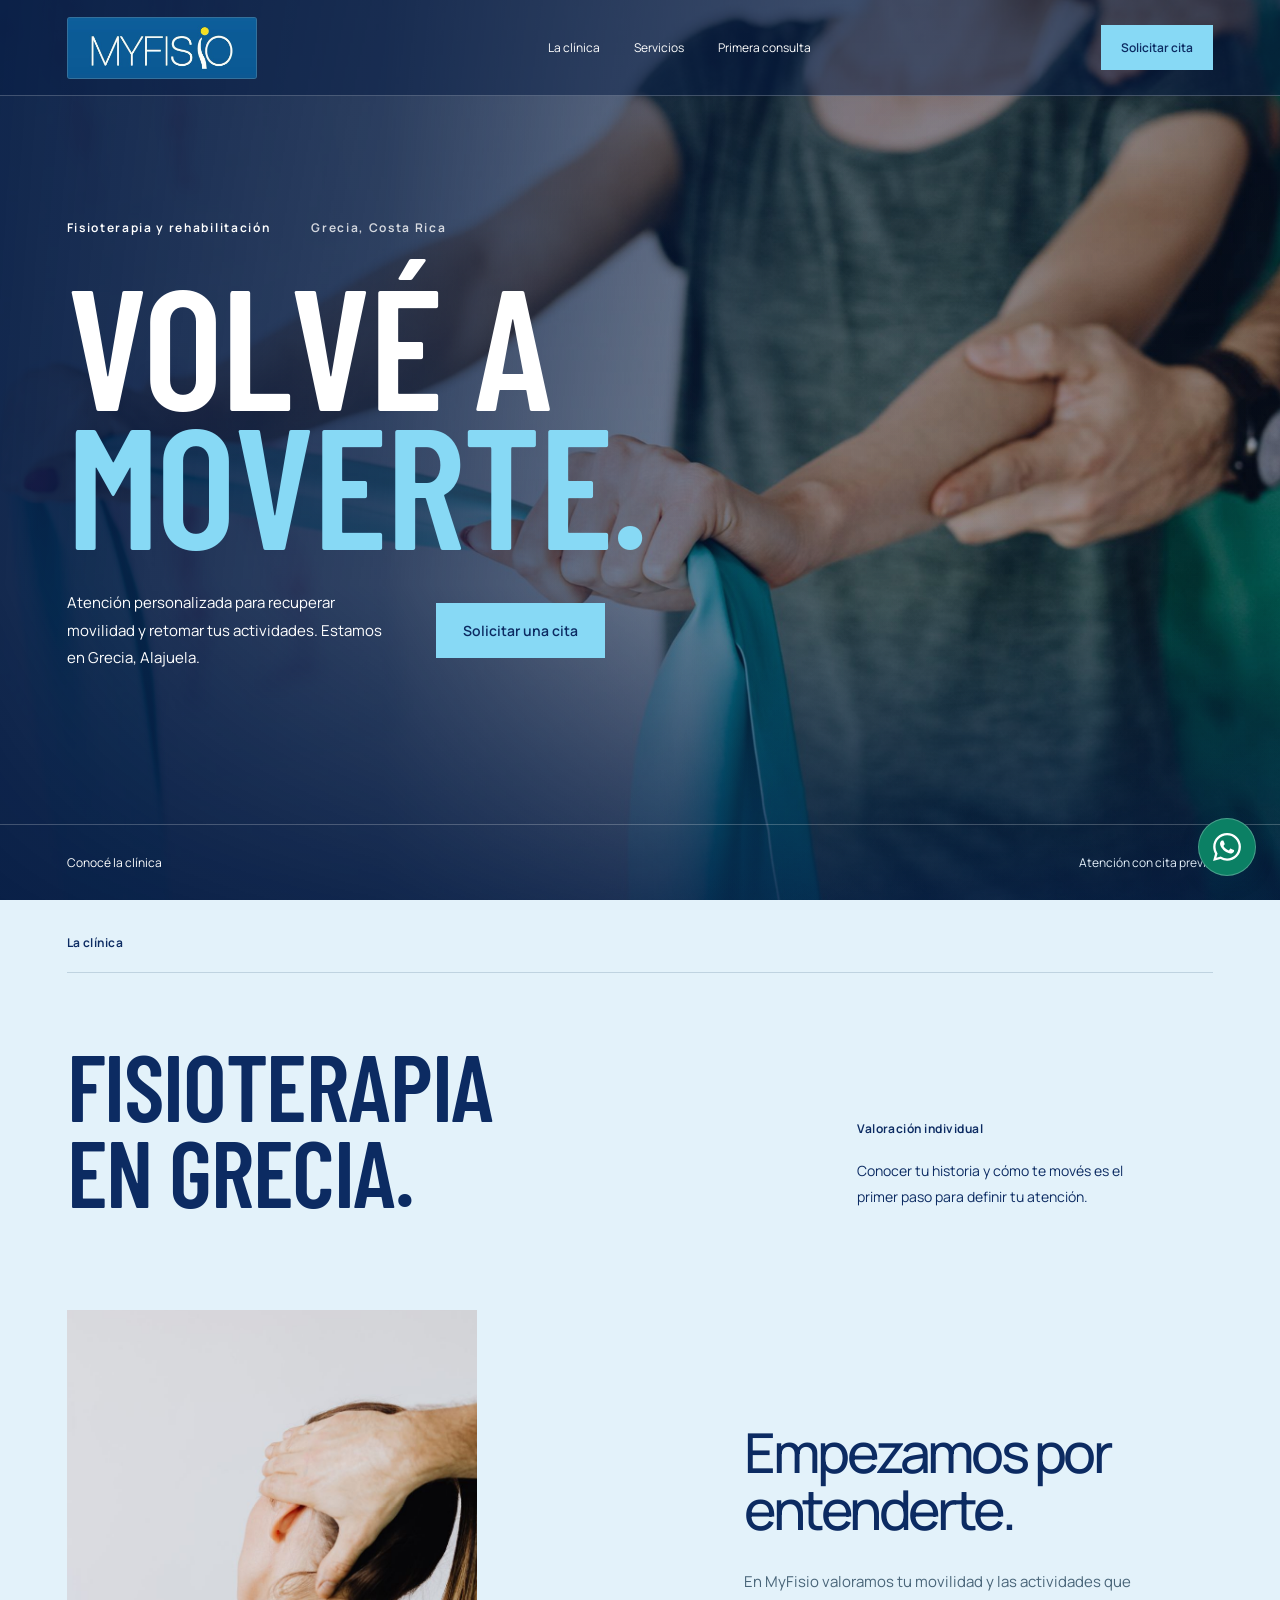
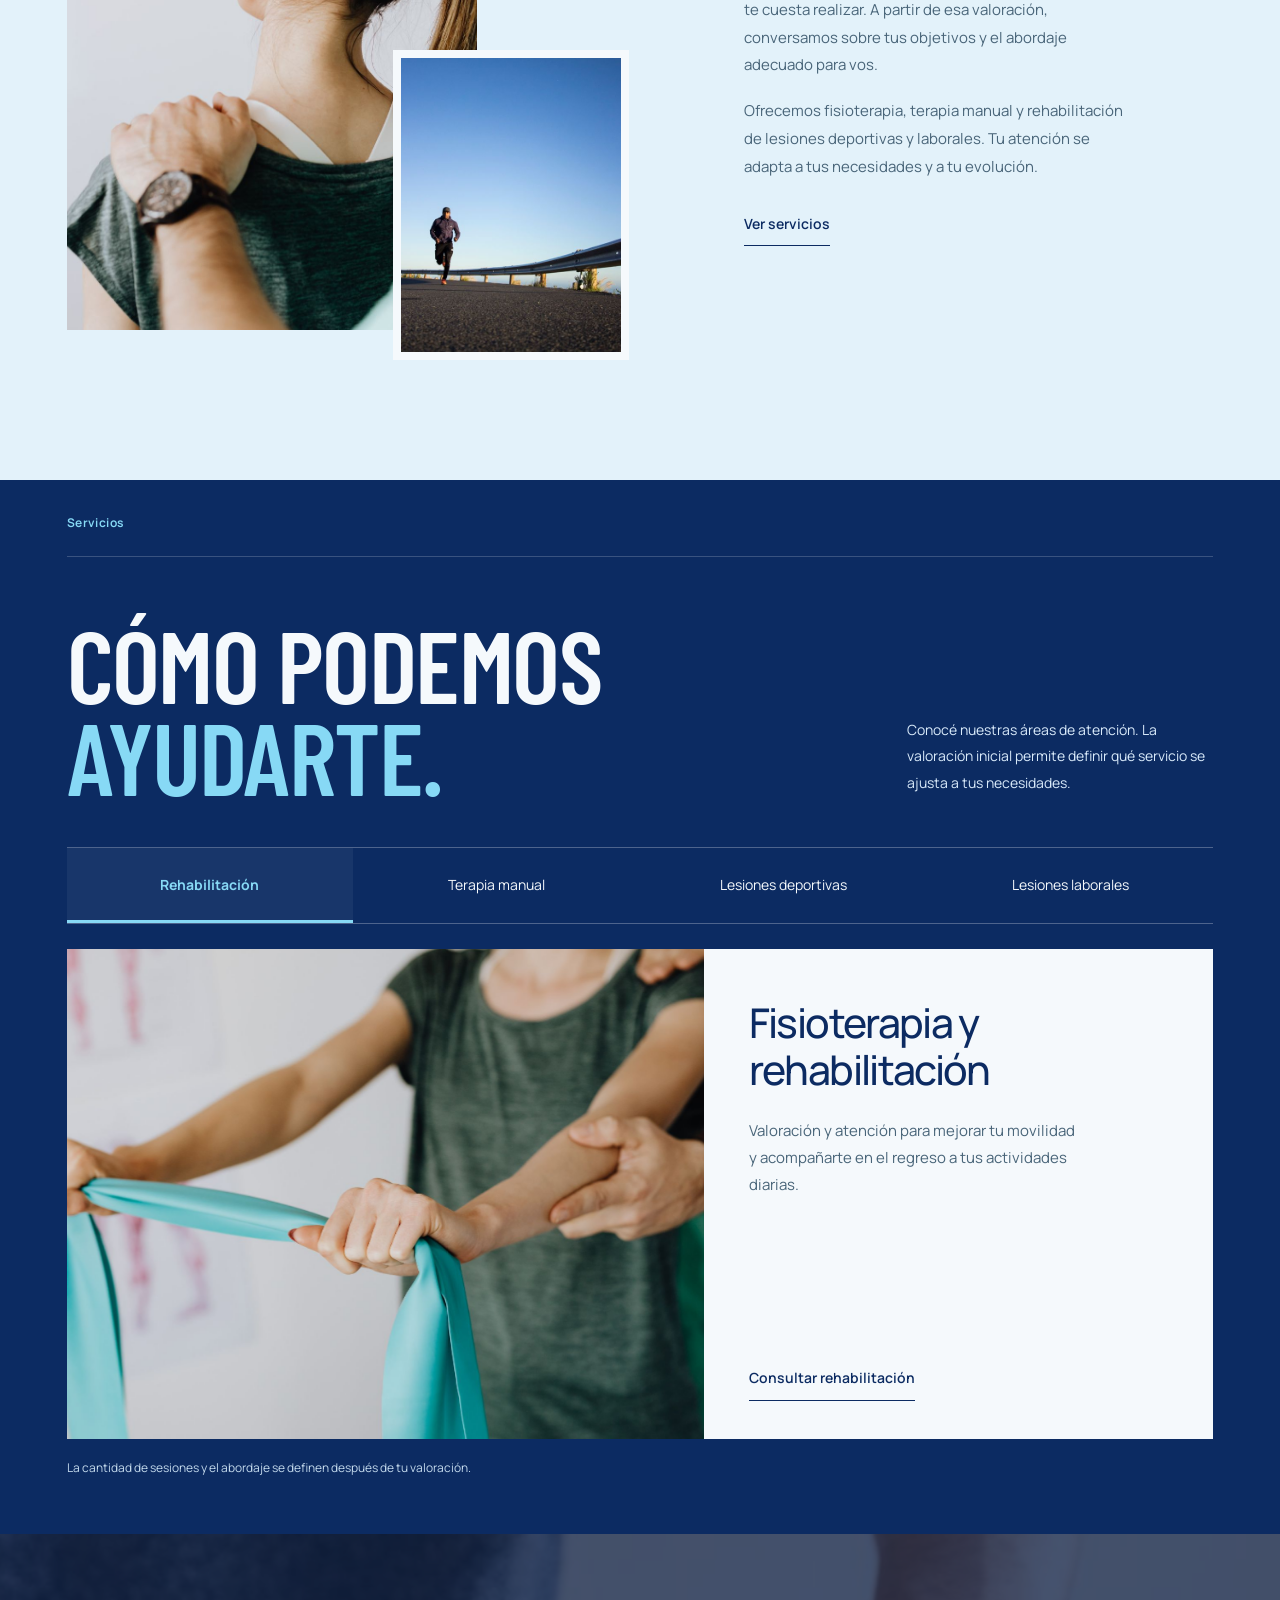
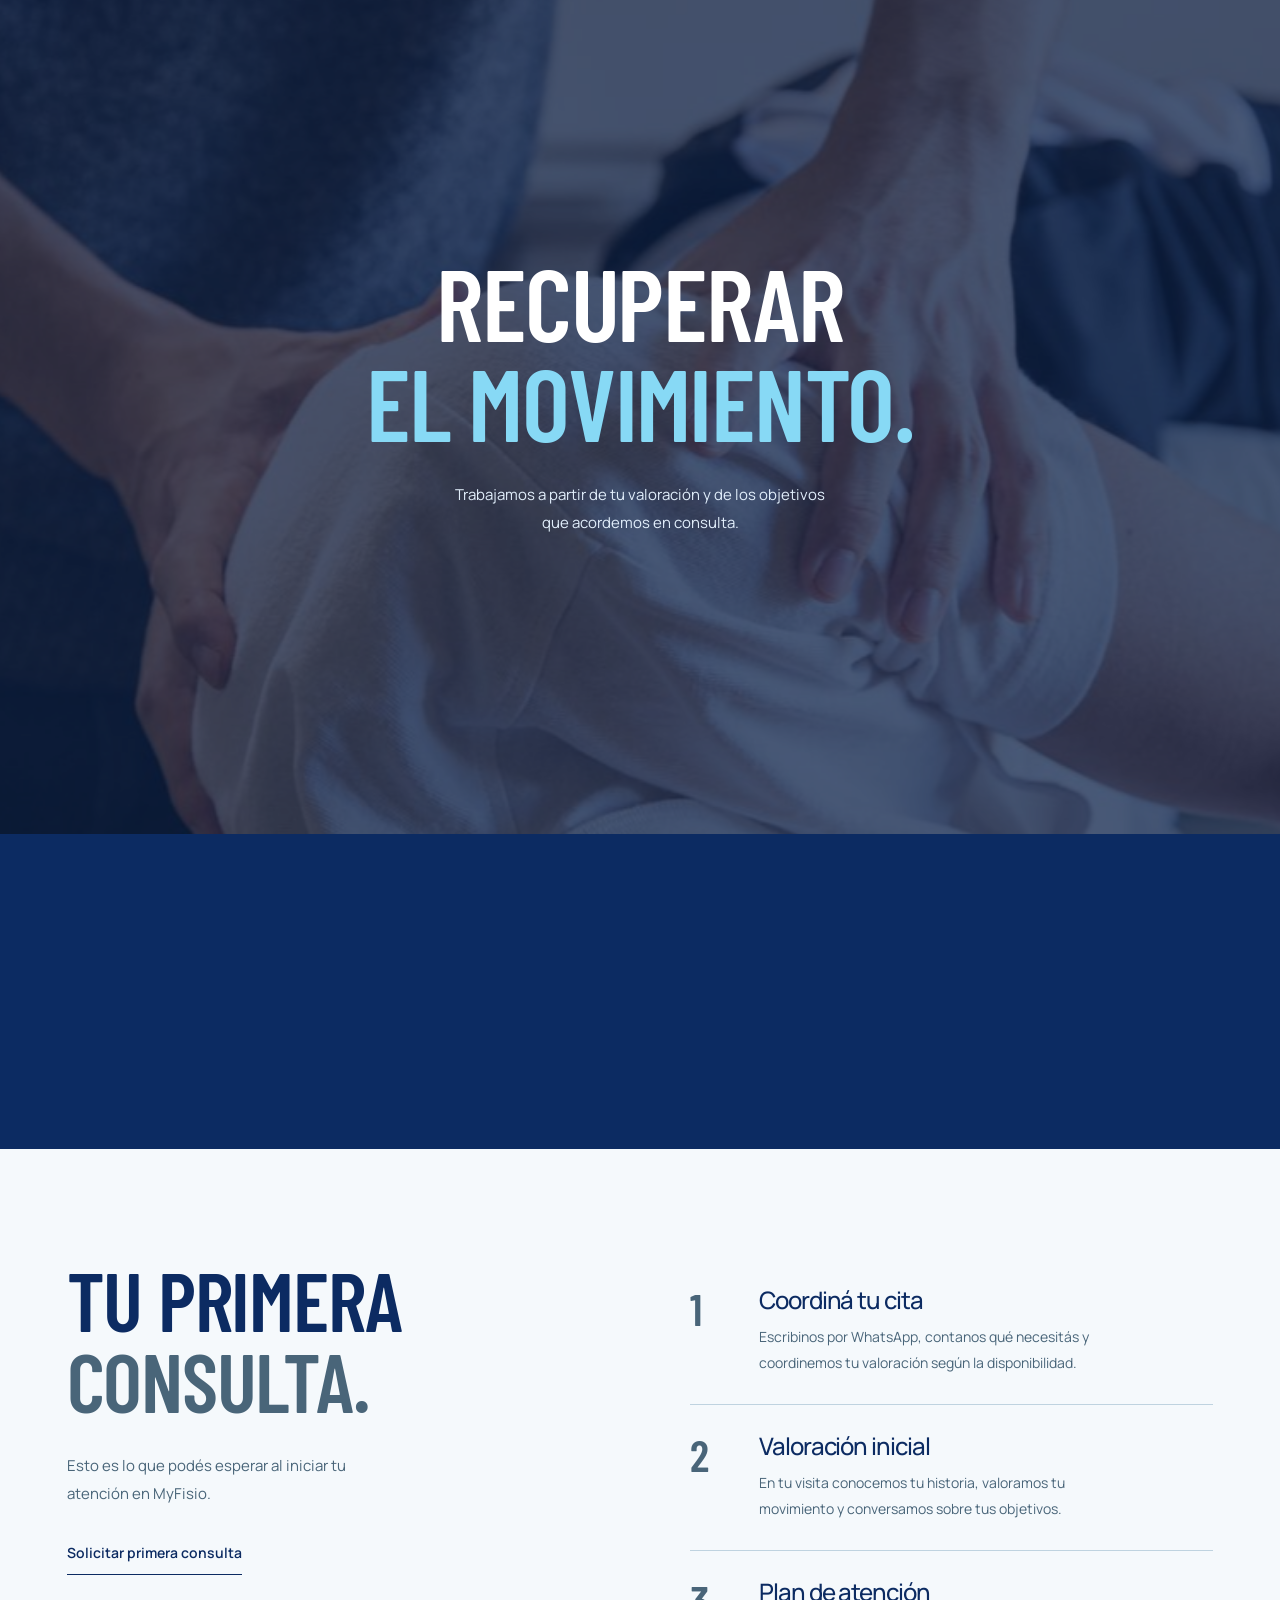
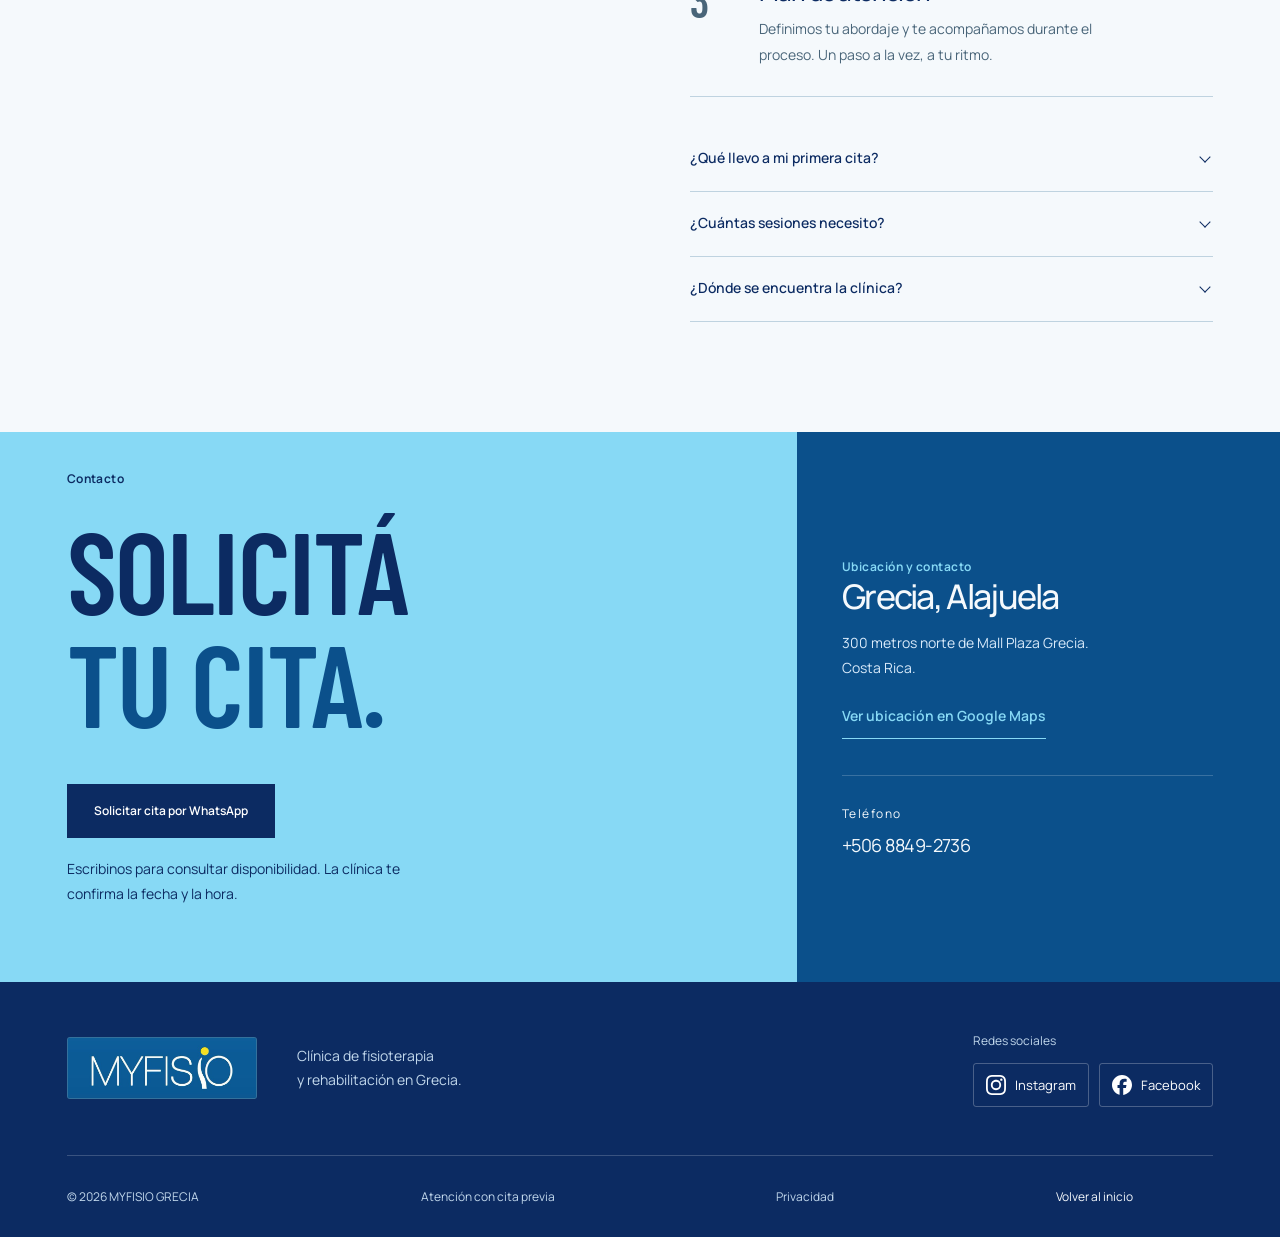
==== commit 68e923cd: "Integrate business logo and verified social contact links" ====
--- a/index.html
+++ b/index.html
@@ -52,7 +52,11 @@
           "addressRegion": "Alajuela",
           "addressCountry": "CR"
         },
-        "sameAs": ["https://www.instagram.com/myfisio_grecia/"]
+        "sameAs": [
+          "https://www.instagram.com/myfisio_grecia/",
+          "https://www.facebook.com/MyfisioFisioterapiaRehabilitacion/"
+        ],
+        "logo": "https://myfisio-grecia.vercel.app/assets/myfisio-logo.jpg"
       }
     </script>
   </head>
@@ -60,8 +64,14 @@
     <a class="skip-link" href="#contenido">Saltar al contenido</a>
     <header class="site-header" data-header="">
       <a class="brand" href="#inicio" aria-label="MyFisio, inicio"
-        ><span>MYFISIO<span class="brand-dot">.</span></span></a
-      >
+        ><img
+          class="brand-image"
+          src="assets/myfisio-logo.jpg"
+          width="720"
+          height="720"
+          alt="MyFisio, Clínica de Fisioterapia y Rehabilitación"
+          decoding="async"
+      /></a>
       <nav class="desktop-nav" aria-label="Navegación principal">
         <a href="#esencia">La clínica</a><a href="#servicios">Servicios</a
         ><a href="#primera-visita">Primera consulta</a>
@@ -553,16 +563,45 @@
     <footer class="site-footer page-shell">
       <div class="footer-main">
         <a class="brand" href="#inicio" aria-label="MyFisio, volver al inicio"
-          ><span>MYFISIO<span class="brand-dot">.</span></span></a
-        >
+          ><img
+            class="brand-image"
+            src="assets/myfisio-logo.jpg"
+            width="720"
+            height="720"
+            alt="MyFisio, Clínica de Fisioterapia y Rehabilitación"
+            decoding="async"
+        /></a>
         <p>Clínica de fisioterapia<br />y rehabilitación en Grecia.</p>
-        <a
-          class="footer-instagram"
-          href="https://www.instagram.com/myfisio_grecia/"
-          target="_blank"
-          rel="noopener noreferrer"
-          >Instagram<span>@myfisio_grecia</span></a
-        >
+        <nav class="footer-socials" aria-label="Redes sociales de MyFisio">
+          <span class="footer-socials-label">Redes sociales</span>
+          <div class="footer-social-links">
+            <a
+              class="social-link"
+              href="https://www.instagram.com/myfisio_grecia/"
+              target="_blank"
+              rel="noopener noreferrer"
+              ><img
+                src="assets/icons/instagram.svg"
+                width="20"
+                height="20"
+                alt=""
+                aria-hidden="true"
+              /><span>Instagram</span></a
+            ><a
+              class="social-link"
+              href="https://www.facebook.com/MyfisioFisioterapiaRehabilitacion/"
+              target="_blank"
+              rel="noopener noreferrer"
+              ><img
+                src="assets/icons/facebook.svg"
+                width="20"
+                height="20"
+                alt=""
+                aria-hidden="true"
+              /><span>Facebook</span></a
+            >
+          </div>
+        </nav>
       </div>
       <div class="footer-bottom">
         <span>© <span id="year">2026</span> MYFISIO GRECIA</span
@@ -571,6 +610,22 @@
         ><a href="#inicio">Volver al inicio</a>
       </div>
     </footer>
+    <a
+      class="whatsapp-float"
+      href="https://wa.me/50688492736?text=Hola%20MyFisio%2C%20quisiera%20consultar%20disponibilidad%20para%20una%20cita."
+      target="_blank"
+      rel="noopener noreferrer"
+      aria-label="Escribinos por WhatsApp para consultar una cita"
+      ><img
+        src="assets/icons/whatsapp.svg"
+        width="28"
+        height="28"
+        alt=""
+        aria-hidden="true"
+      /><span class="whatsapp-float-label" aria-hidden="true"
+        >Consultá por WhatsApp</span
+      ></a
+    >
     <dialog class="privacy-dialog" aria-labelledby="privacy-title">
       <div class="dialog-header">
         <span class="small-label">MYFISIO GRECIA</span
@@ -589,10 +644,10 @@
         sirven desde este mismo sitio.
       </p>
       <p>
-        Los enlaces de contacto te llevan a WhatsApp, Instagram o Google Maps,
-        que cuentan con sus propias políticas de privacidad. Si elegís
-        escribirnos, compartí únicamente la información necesaria para coordinar
-        tu consulta.
+        Los enlaces de contacto te llevan a WhatsApp, Instagram, Facebook o
+        Google Maps, que cuentan con sus propias políticas de privacidad. Si
+        elegís escribirnos, compartí únicamente la información necesaria para
+        coordinar tu consulta.
       </p>
       <p>
         Para consultas sobre el manejo de tus datos por la clínica, contactá al
--- a/styles.css
+++ b/styles.css
@@ -167,17 +167,13 @@
 .brand {
   display: inline-flex;
   align-items: center;
-  gap: 0;
   flex-shrink: 0;
-}
-.brand > span {
-  font-size: 35px;
-  font-weight: 400;
-  line-height: 1;
-  letter-spacing: -0.055em;
-}
-.brand-dot {
-  color: var(--brand-detail);
+  width: 190px;
+  height: 62px;
+  overflow: hidden;
+  border-radius: 3px;
+  background: #10588b;
+  border: 1px solid #ffffff26;
 }
 .desktop-nav {
   display: flex;
@@ -847,28 +843,18 @@
   color: var(--paper);
 }
 .footer-main {
-  display: flex;
+  display: grid;
   justify-content: space-between;
   align-items: center;
   gap: 40px;
   padding-block: 48px;
   border-bottom: 1px solid #ffffff30;
+  grid-template-columns: auto 1fr auto;
 }
 .footer-main > p {
   color: #c2d8ec;
   font-size: 14px;
   line-height: 1.75;
-}
-.footer-instagram {
-  font-size: 12px;
-  letter-spacing: 0.12em;
-  line-height: 1.8;
-}
-.footer-instagram > span {
-  display: block;
-  font-size: 14px;
-  letter-spacing: -0.02em;
-  margin-top: 3px;
 }
 .footer-bottom {
   display: flex;
@@ -879,6 +865,7 @@
   letter-spacing: 0;
   padding-block: 20px;
   color: #c2d8ec;
+  padding-right: 80px;
 }
 .footer-bottom > button {
   background: none;
@@ -1082,9 +1069,6 @@
     gap: 22px;
     font-size: 12px;
   }
-  .brand > span {
-    font-size: 31px;
-  }
   .header-booking {
     font-size: 12px;
     gap: 20px;
@@ -1278,9 +1262,6 @@
     gap: 30px;
   }
   .footer-main > p {
-    font-size: 12px;
-  }
-  .footer-instagram > span {
     font-size: 12px;
   }
   .footer-bottom {
@@ -1328,12 +1309,6 @@
   .desktop-nav {
     display: none;
   }
-  .brand > span {
-    font-size: 26px;
-  }
-  .brand {
-    gap: 7px;
-  }
   .header-actions {
     gap: 10px;
   }
@@ -1676,25 +1651,11 @@
   }
   .footer-main {
     padding-block: 35px;
-    flex-wrap: wrap;
     gap: 25px;
   }
-  .footer-main .brand {
-    flex-basis: 100%;
-  }
-  .footer-main .brand > span {
-    font-size: 34px;
-  }
   .footer-main > p {
     font-size: 12px;
     max-width: 160px;
-  }
-  .footer-instagram {
-    margin-left: auto;
-    font-size: 12px;
-  }
-  .footer-instagram > span {
-    font-size: 12px;
   }
   .footer-bottom {
     font-size: 12px;
@@ -1750,6 +1711,164 @@
   }
   .care-panel-copy h3 {
     font-size: clamp(1.75rem, 7.8vw, 2.6rem);
+  }
+}
+/* Original business mark, locally served; the frame crops only its empty margins. */
+.brand-image {
+  width: 100%;
+  height: auto;
+  aspect-ratio: 1;
+  flex-shrink: 0;
+  object-fit: cover;
+}
+.brand:focus-visible {
+  outline-color: var(--white);
+}
+/* Verified business profiles. Brand assets are monochrome on the dark footer. */
+.footer-socials {
+  display: flex;
+  flex-direction: column;
+  align-items: flex-start;
+  gap: 12px;
+}
+.footer-socials-label {
+  color: #c2d8ec;
+  font-size: 12px;
+}
+.footer-social-links {
+  display: flex;
+  flex-wrap: wrap;
+  gap: 10px;
+}
+.social-link {
+  display: inline-flex;
+  align-items: center;
+  gap: 9px;
+  min-height: 44px;
+  padding: 10px 12px;
+  border: 1px solid #ffffff40;
+  border-radius: 3px;
+  color: var(--white);
+  font-size: 13px;
+  line-height: 1.4;
+  transition:
+    background 0.2s,
+    border-color 0.2s;
+}
+.social-link img,
+.whatsapp-float > img {
+  object-fit: contain;
+  flex-shrink: 0;
+  filter: brightness(0) invert(1);
+}
+.social-link:hover {
+  background: #ffffff0d;
+  border-color: var(--accent);
+}
+/* Persistent contact action: a link, no automated message or third-party SDK. */
+.whatsapp-float {
+  position: fixed;
+  z-index: 40;
+  right: calc(24px + env(safe-area-inset-right, 0px));
+  bottom: calc(24px + env(safe-area-inset-bottom, 0px));
+  width: 58px;
+  height: 58px;
+  display: grid;
+  place-items: center;
+  background: #0b8064;
+  color: var(--white);
+  border: 1px solid #ffffff40;
+  border-radius: 50%;
+  box-shadow: 0 6px 20px #061d4533;
+  transition:
+    background 0.2s,
+    transform 0.2s;
+}
+.whatsapp-float:hover {
+  background: #08664f;
+  transform: translateY(-2px);
+}
+.whatsapp-float:focus-visible {
+  outline: 3px solid var(--ink);
+  outline-offset: 4px;
+  box-shadow: 0 0 0 4px var(--white);
+}
+.whatsapp-float-label {
+  position: absolute;
+  right: calc(100% + 12px);
+  padding: 9px 13px;
+  border-radius: 3px;
+  background: var(--ink);
+  color: var(--white);
+  font-size: 13px;
+  line-height: 1.5;
+  white-space: nowrap;
+  opacity: 0;
+  visibility: hidden;
+  transform: translateX(5px);
+  transition:
+    opacity 0.2s,
+    transform 0.2s,
+    visibility 0.2s;
+  pointer-events: none;
+}
+.whatsapp-float:hover .whatsapp-float-label,
+.whatsapp-float:focus-visible .whatsapp-float-label {
+  opacity: 1;
+  visibility: visible;
+  transform: none;
+}
+.menu-is-open .whatsapp-float,
+body:has(dialog[open]) .whatsapp-float {
+  visibility: hidden;
+}
+@media (max-width: 900px) {
+  .brand {
+    width: 170px;
+    height: 56px;
+  }
+}
+@media (max-width: 800px) {
+  .footer-main {
+    grid-template-columns: 1fr 1fr;
+  }
+  .footer-socials {
+    grid-column: 1 / -1;
+  }
+}
+@media (max-width: 650px) {
+  .site-header .brand {
+    width: 126px;
+    height: 43px;
+  }
+  .footer-main {
+    grid-template-columns: 1fr;
+    gap: 22px;
+  }
+  .footer-main .brand {
+    width: 190px;
+    height: 62px;
+  }
+  .footer-main > p {
+    max-width: none;
+  }
+  .footer-socials {
+    grid-column: auto;
+  }
+  .footer-bottom {
+    padding-right: 0;
+    padding-bottom: calc(96px + env(safe-area-inset-bottom, 0px));
+  }
+  .whatsapp-float {
+    width: 54px;
+    height: 54px;
+    right: calc(20px + env(safe-area-inset-right, 0px));
+    bottom: calc(20px + env(safe-area-inset-bottom, 0px));
+  }
+}
+@media (hover: none) {
+  .whatsapp-float-label {
+    display: none;
   }
 }
 @media (prefers-reduced-motion: reduce) {
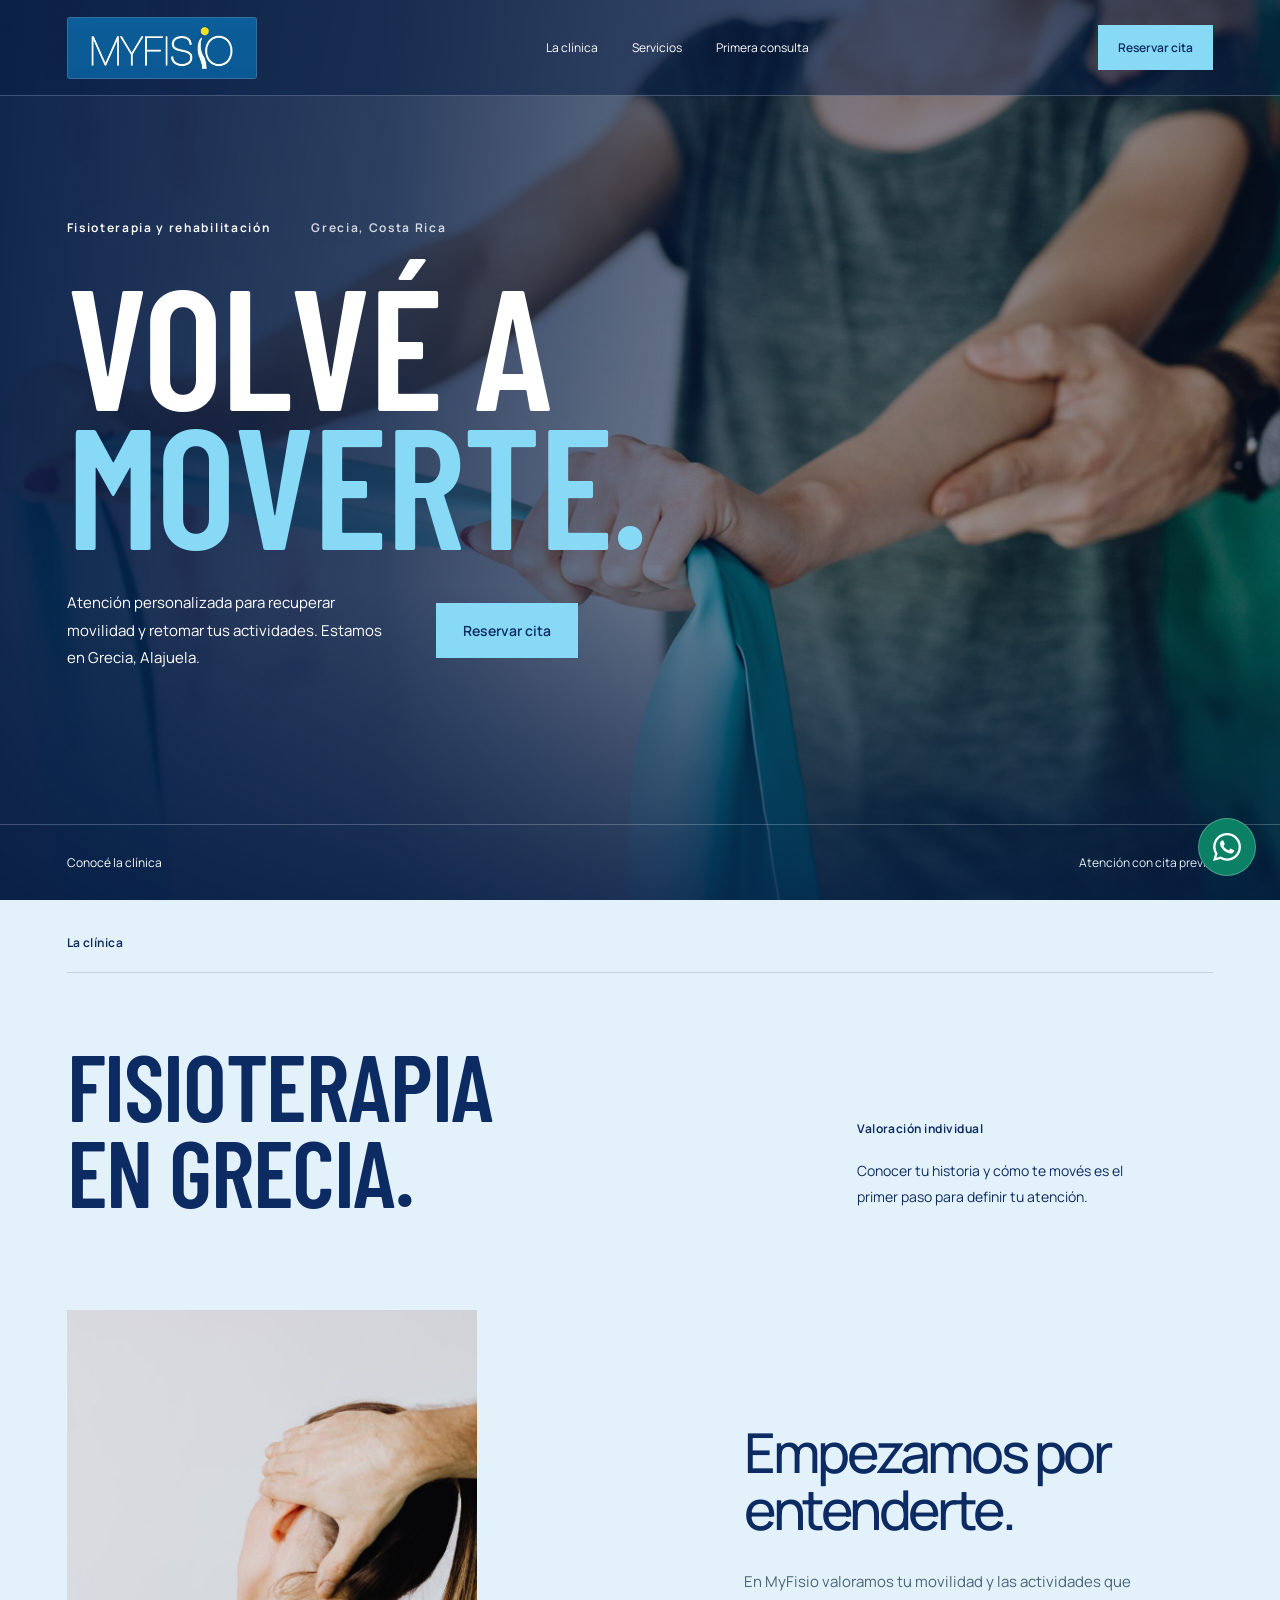
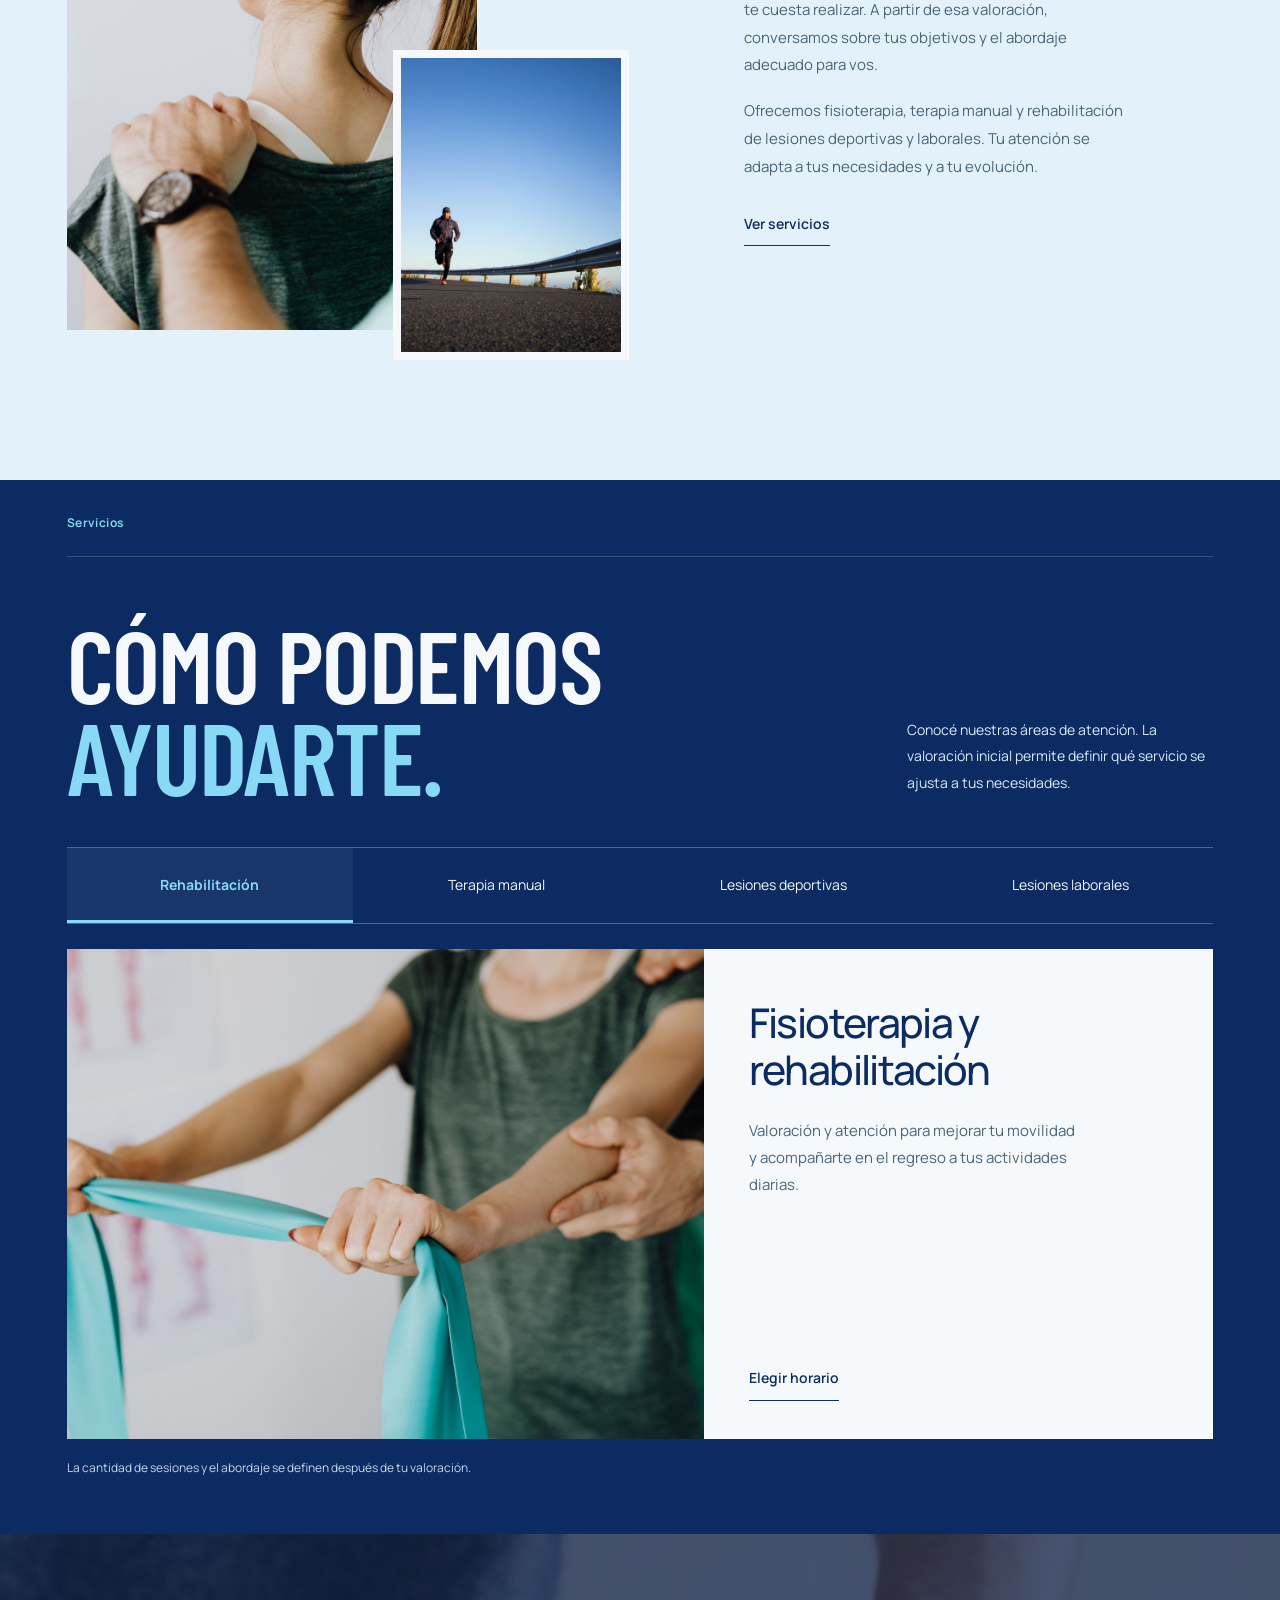
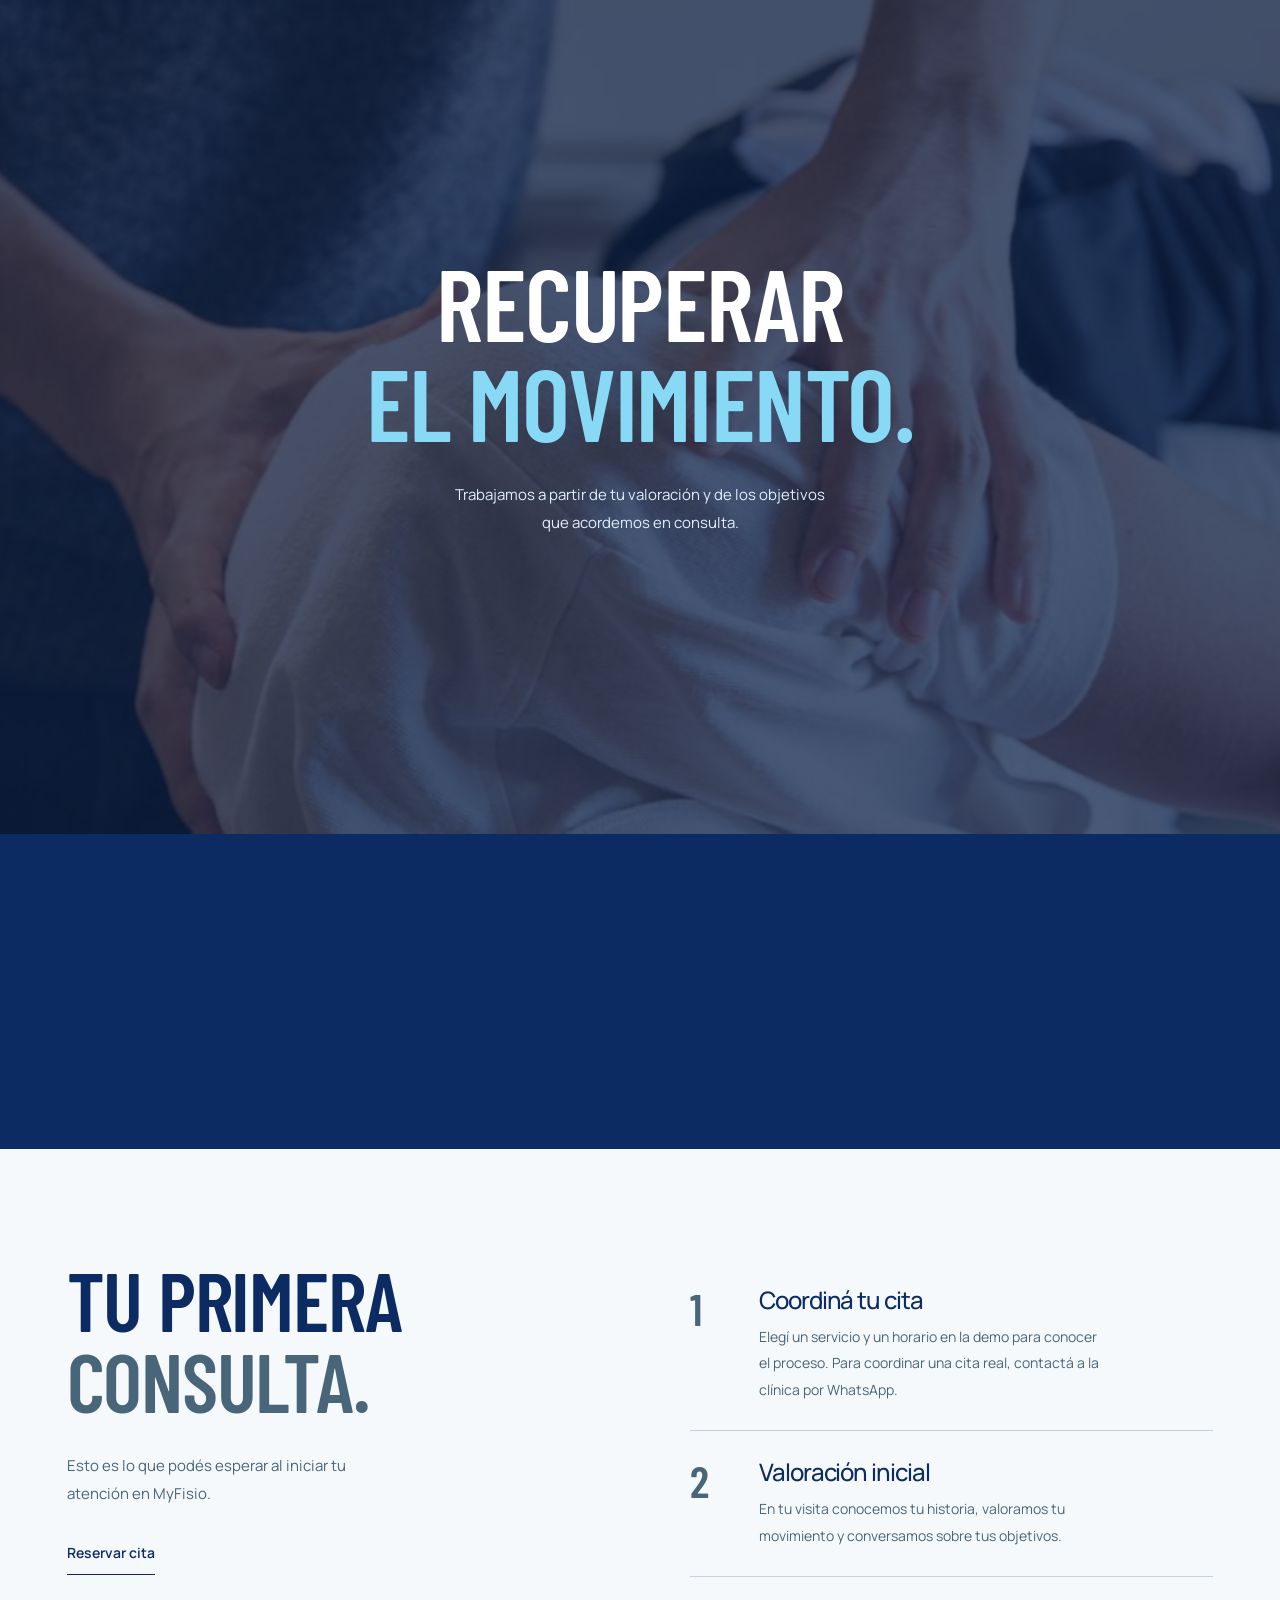
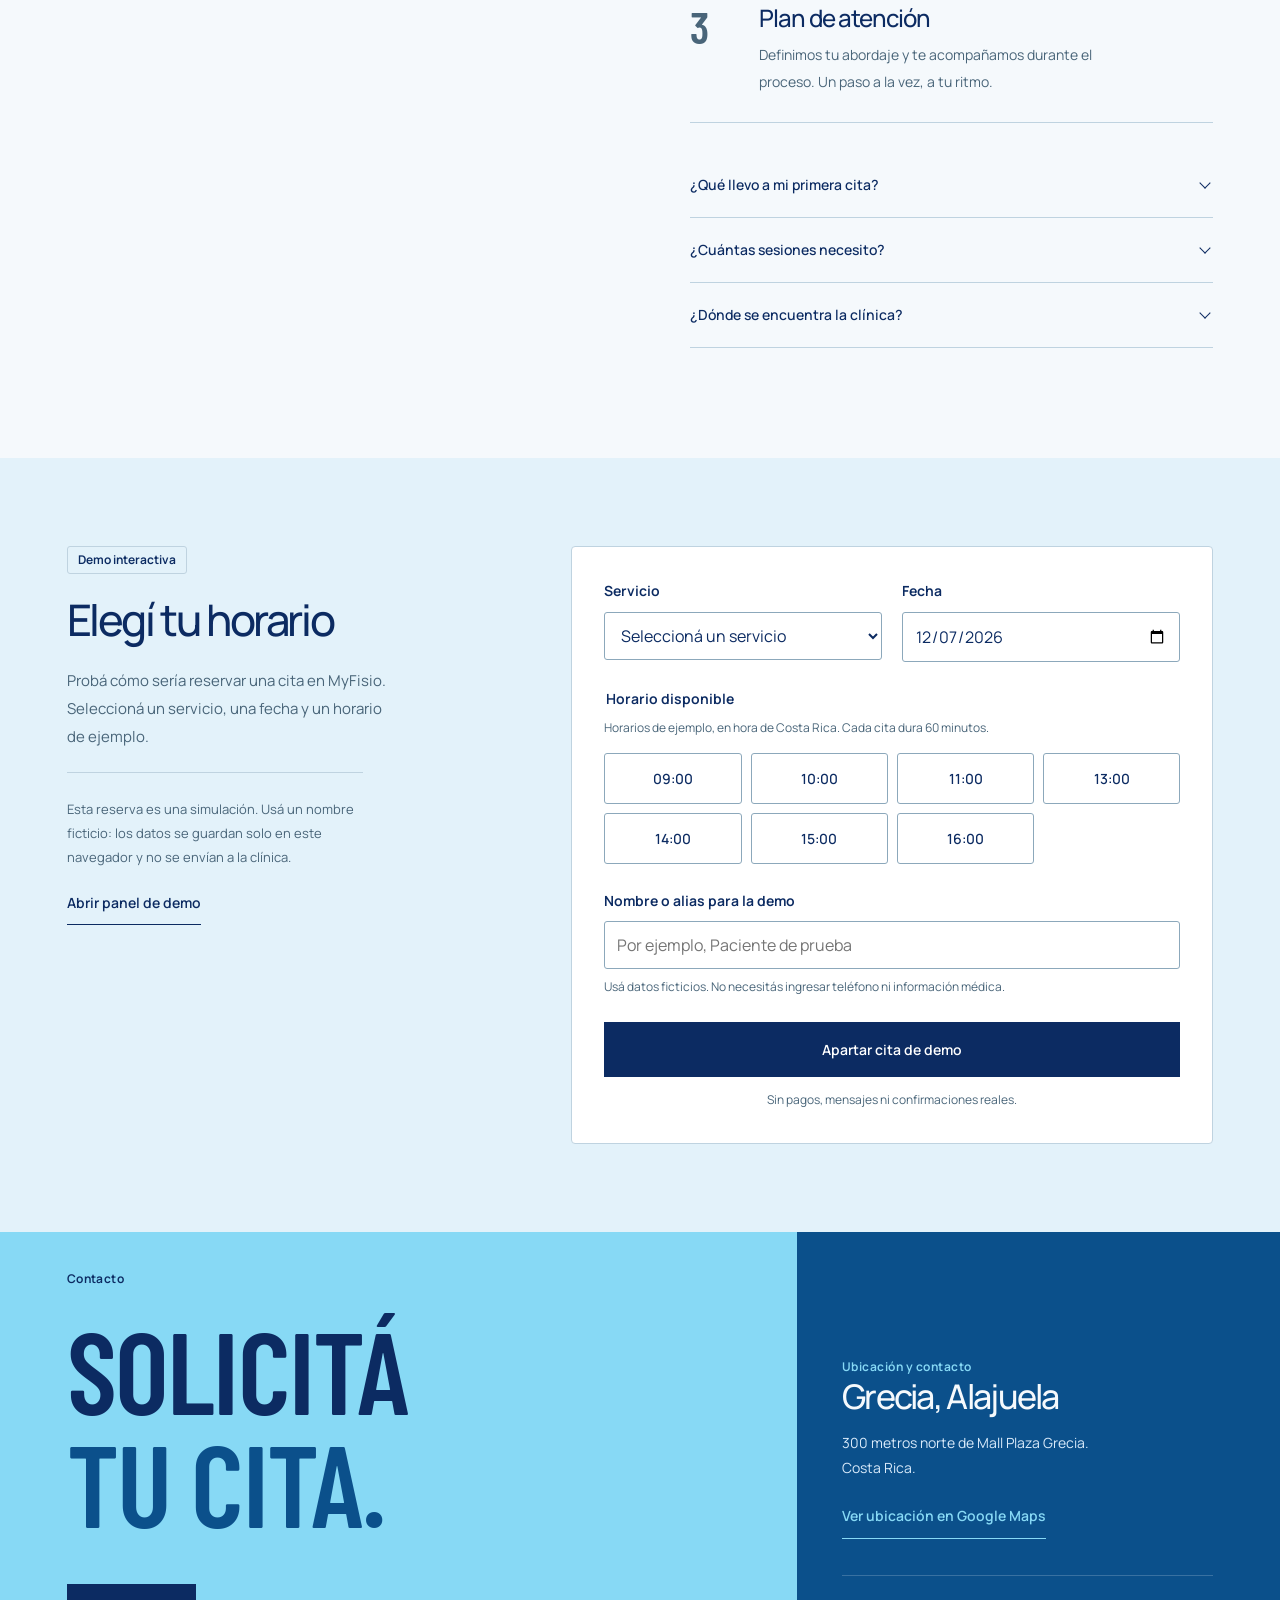
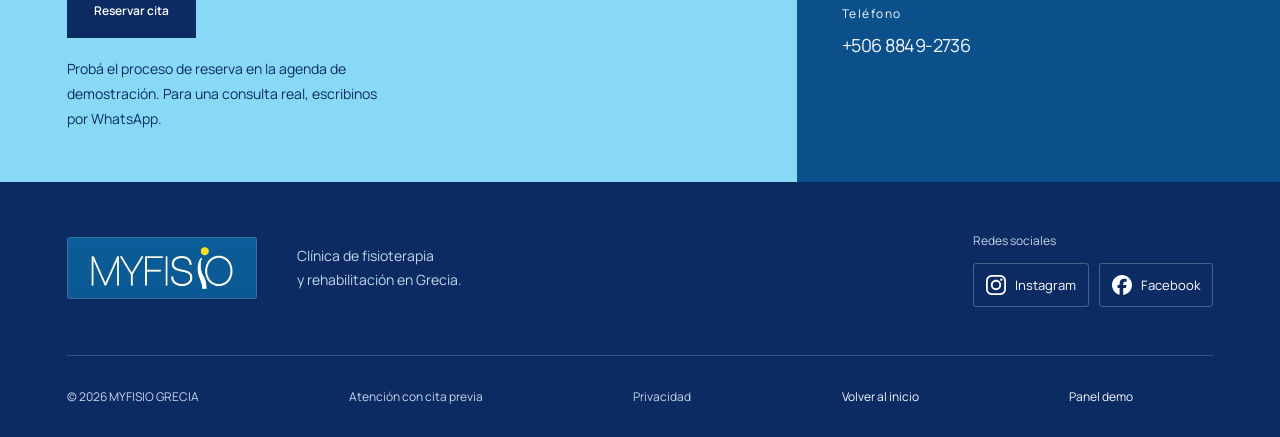
==== commit b50c8001: "Add local appointment booking demo and basic admin panel" ====
--- a/index.html
+++ b/index.html
@@ -59,6 +59,9 @@
         "logo": "https://myfisio-grecia.vercel.app/assets/myfisio-logo.jpg"
       }
     </script>
+    <link rel="stylesheet" href="appointments.css" />
+    <script src="demo-store.js" defer=""></script>
+    <script src="booking.js" defer=""></script>
   </head>
   <body>
     <a class="skip-link" href="#contenido">Saltar al contenido</a>
@@ -77,12 +80,7 @@
         ><a href="#primera-visita">Primera consulta</a>
       </nav>
       <div class="header-actions">
-        <a
-          class="header-booking"
-          href="https://wa.me/50688492736?text=Hola%20MyFisio%2C%20quisiera%20coordinar%20una%20valoraci%C3%B3n."
-          target="_blank"
-          rel="noopener noreferrer"
-          >Solicitar cita</a
+        <a class="header-booking" href="#reservar">Reservar cita</a
         ><button
           class="menu-toggle"
           type="button"
@@ -101,7 +99,7 @@
       >
         <a href="#esencia">La clínica</a><a href="#servicios">Servicios</a
         ><a href="#primera-visita">Primera consulta</a
-        ><a href="#contacto">Contacto</a>
+        ><a href="#contacto">Contacto</a> <a href="#reservar">Reservar cita</a>
       </nav>
     </header>
     <main id="contenido">
@@ -135,13 +133,7 @@
               Atención personalizada para recuperar movilidad y retomar tus
               actividades. Estamos en Grecia, Alajuela.
             </p>
-            <a
-              class="button button-accent"
-              href="https://wa.me/50688492736?text=Hola%20MyFisio%2C%20me%20gustar%C3%ADa%20coordinar%20una%20valoraci%C3%B3n."
-              target="_blank"
-              rel="noopener noreferrer"
-              >Solicitar una cita</a
-            >
+            <a class="button button-accent" href="#reservar">Reservar cita</a>
           </div>
         </div>
 
@@ -281,10 +273,9 @@
                   </p>
                   <a
                     class="underlined-link"
-                    href="https://wa.me/50688492736?text=Hola%20MyFisio%2C%20quisiera%20consultar%20sobre%20fisioterapia%20y%20rehabilitaci%C3%B3n."
-                    target="_blank"
-                    rel="noopener noreferrer"
-                    >Consultar rehabilitación</a
+                    href="#reservar"
+                    data-book-service="rehab"
+                    >Elegir horario</a
                   >
                 </div>
               </article>
@@ -317,10 +308,9 @@
                   </p>
                   <a
                     class="underlined-link"
-                    href="https://wa.me/50688492736?text=Hola%20MyFisio%2C%20quisiera%20consultar%20sobre%20terapia%20manual."
-                    target="_blank"
-                    rel="noopener noreferrer"
-                    >Consultar terapia manual</a
+                    href="#reservar"
+                    data-book-service="manual"
+                    >Elegir horario</a
                   >
                 </div>
               </article>
@@ -353,10 +343,9 @@
                   </p>
                   <a
                     class="underlined-link"
-                    href="https://wa.me/50688492736?text=Hola%20MyFisio%2C%20quisiera%20consultar%20por%20una%20lesi%C3%B3n%20deportiva."
-                    target="_blank"
-                    rel="noopener noreferrer"
-                    >Consultar lesión deportiva</a
+                    href="#reservar"
+                    data-book-service="sport"
+                    >Elegir horario</a
                   >
                 </div>
               </article>
@@ -390,10 +379,9 @@
                   </p>
                   <a
                     class="underlined-link"
-                    href="https://wa.me/50688492736?text=Hola%20MyFisio%2C%20quisiera%20consultar%20por%20una%20lesi%C3%B3n%20laboral."
-                    target="_blank"
-                    rel="noopener noreferrer"
-                    >Consultar lesión laboral</a
+                    href="#reservar"
+                    data-book-service="work"
+                    >Elegir horario</a
                   >
                 </div>
               </article>
@@ -444,13 +432,7 @@
         <div class="visit-title">
           <h2 id="visit-title">TU PRIMERA<br /><span>CONSULTA.</span></h2>
           <p>Esto es lo que podés esperar al iniciar tu atención en MyFisio.</p>
-          <a
-            class="underlined-link"
-            href="https://wa.me/50688492736?text=Hola%20MyFisio%2C%20quiero%20coordinar%20mi%20primera%20visita.%20%C2%BFMe%20comparten%20la%20disponibilidad%3F"
-            target="_blank"
-            rel="noopener noreferrer"
-            >Solicitar primera consulta</a
-          >
+          <a class="underlined-link" href="#reservar">Reservar cita</a>
         </div>
         <div class="visit-guide">
           <ol class="visit-steps">
@@ -459,8 +441,9 @@
               <div>
                 <h3>Coordiná tu cita</h3>
                 <p>
-                  Escribinos por WhatsApp, contanos qué necesitás y coordinemos
-                  tu valoración según la disponibilidad.
+                  Elegí un servicio y un horario en la demo para conocer el
+                  proceso. Para coordinar una cita real, contactá a la clínica
+                  por WhatsApp.
                 </p>
               </div>
             </li>
@@ -521,6 +504,123 @@
           </div>
         </div>
       </section>
+      <section
+        class="booking-demo"
+        id="reservar"
+        aria-labelledby="booking-title"
+      >
+        <div class="booking-layout">
+          <div class="booking-intro">
+            <span class="demo-tag">Demo interactiva</span>
+            <h2 id="booking-title">Elegí tu horario</h2>
+            <p>
+              Probá cómo sería reservar una cita en MyFisio. Seleccioná un
+              servicio, una fecha y un horario de ejemplo.
+            </p>
+            <p class="booking-explainer">
+              Esta reserva es una simulación. Usá un nombre ficticio: los datos
+              se guardan solo en este navegador y no se envían a la clínica.
+            </p>
+            <a class="underlined-link" href="/admin">Abrir panel de demo</a>
+          </div>
+          <div class="booking-card">
+            <p
+              id="booking-error"
+              class="booking-message is-error"
+              role="alert"
+              hidden=""
+            ></p>
+            <form id="booking-form">
+              <fieldset id="booking-fields" class="booking-fields" disabled="">
+                <div class="booking-field-grid">
+                  <div class="booking-field">
+                    <label for="booking-service">Servicio</label
+                    ><select id="booking-service" name="service" required="">
+                      <option value="">Seleccioná un servicio</option>
+                    </select>
+                  </div>
+                  <div class="booking-field">
+                    <label for="booking-date">Fecha</label
+                    ><input
+                      id="booking-date"
+                      name="date"
+                      type="date"
+                      required=""
+                      aria-describedby="booking-time-hint"
+                    />
+                  </div>
+                </div>
+                <fieldset class="booking-times">
+                  <legend>Horario disponible</legend>
+                  <p
+                    id="booking-time-hint"
+                    class="booking-time-hint"
+                    aria-live="polite"
+                  >
+                    Seleccioná una fecha para ver los horarios de ejemplo.
+                  </p>
+                  <div id="booking-slots" class="booking-slots"></div>
+                </fieldset>
+                <div class="booking-field">
+                  <label for="booking-name">Nombre o alias para la demo</label
+                  ><input
+                    id="booking-name"
+                    name="name"
+                    type="text"
+                    minlength="2"
+                    maxlength="60"
+                    autocomplete="off"
+                    required=""
+                    aria-describedby="booking-name-hint"
+                    placeholder="Por ejemplo, Paciente de prueba"
+                  /><small id="booking-name-hint"
+                    >Usá datos ficticios. No necesitás ingresar teléfono ni
+                    información médica.</small
+                  >
+                </div>
+                <button class="button button-dark booking-submit" type="submit">
+                  Apartar cita de demo
+                </button>
+                <p class="booking-submit-note">
+                  Sin pagos, mensajes ni confirmaciones reales.
+                </p>
+              </fieldset>
+            </form>
+            <section
+              id="booking-success"
+              class="booking-success"
+              aria-labelledby="booking-success-title"
+              hidden=""
+            >
+              <h3 id="booking-success-title" tabindex="-1">
+                Cita de demo apartada
+              </h3>
+              <p>
+                Se guardó en este navegador. No se ha enviado una reserva a la
+                clínica.
+              </p>
+              <dl id="booking-summary" class="booking-summary"></dl>
+              <div class="booking-success-actions">
+                <button
+                  id="booking-another"
+                  class="button button-dark"
+                  type="button"
+                >
+                  Apartar otra cita</button
+                ><a class="underlined-link" href="/admin"
+                  >Ver en el panel demo</a
+                >
+              </div>
+            </section>
+            <noscript
+              ><p class="booking-noscript">
+                Activá JavaScript para probar la agenda de demostración. Para
+                una consulta real podés usar el contacto de WhatsApp.
+              </p></noscript
+            >
+          </div>
+        </div>
+      </section>
       <section class="contact" id="contacto" aria-labelledby="contact-title">
         <div class="contact-main">
           <div class="contact-topline">
@@ -528,16 +628,10 @@
           </div>
           <h2 id="contact-title">SOLICITÁ<br /><span>TU CITA.</span></h2>
           <div class="contact-action">
-            <a
-              class="button button-dark"
-              href="https://wa.me/50688492736?text=Hola%20MyFisio%2C%20me%20gustar%C3%ADa%20coordinar%20una%20valoraci%C3%B3n.%20%C2%BFMe%20comparten%20la%20disponibilidad%3F"
-              target="_blank"
-              rel="noopener noreferrer"
-              >Solicitar cita por WhatsApp</a
-            >
+            <a class="button button-dark" href="#reservar">Reservar cita</a>
             <p>
-              Escribinos para consultar disponibilidad. La clínica te confirma
-              la fecha y la hora.
+              Probá el proceso de reserva en la agenda de demostración. Para una
+              consulta real, escribinos por WhatsApp.
             </p>
           </div>
         </div>
@@ -607,7 +701,7 @@
         <span>© <span id="year">2026</span> MYFISIO GRECIA</span
         ><span>Atención con cita previa</span
         ><button type="button" data-open-privacy="">Privacidad</button
-        ><a href="#inicio">Volver al inicio</a>
+        ><a href="#inicio">Volver al inicio</a> <a href="/admin">Panel demo</a>
       </div>
     </footer>
     <a
@@ -639,9 +733,11 @@
       </div>
       <h2 id="privacy-title">Privacidad</h2>
       <p>
-        Este sitio no incluye formularios de datos personales, cookies de
-        seguimiento ni herramientas de analítica. Las imágenes y tipografías se
-        sirven desde este mismo sitio.
+        La agenda de demostración guarda el nombre o alias que ingresés, el
+        servicio y el horario en el almacenamiento local de este navegador. No
+        envía reservas a la clínica ni comparte estos datos entre dispositivos.
+        Usá únicamente datos ficticios. Este sitio no incluye cookies de
+        seguimiento ni analítica.
       </p>
       <p>
         Los enlaces de contacto te llevan a WhatsApp, Instagram, Facebook o
--- a/appointments.css
+++ b/appointments.css
@@ -0,0 +1,565 @@
+/* Shared demo booking and administration components. */
+.demo-tag {
+  display: inline-flex;
+  align-items: center;
+  min-height: 28px;
+  padding: 4px 10px;
+  background: var(--mist);
+  color: var(--ink);
+  border: 1px solid var(--border);
+  border-radius: 3px;
+  font-size: 12px;
+  font-weight: 650;
+  line-height: 1.5;
+}
+.booking-demo {
+  padding: 88px var(--gutter);
+  background: var(--mist);
+}
+.booking-layout {
+  display: grid;
+  grid-template-columns: minmax(220px, 0.8fr) minmax(0, 1.2fr);
+  gap: clamp(32px, 6vw, 100px);
+  max-width: 1320px;
+  margin-inline: auto;
+  align-items: start;
+}
+.booking-intro h2 {
+  font-family: var(--body);
+  font-size: clamp(2rem, 3.4vw, 3.3rem);
+  font-weight: 500;
+  letter-spacing: -0.055em;
+  line-height: 1.12;
+  margin-top: 22px;
+}
+.booking-intro > p {
+  max-width: 37ch;
+  margin-top: 22px;
+  color: var(--muted);
+  font-size: 15px;
+}
+.booking-explainer {
+  margin-top: 30px;
+  border-top: 1px solid var(--border);
+  padding-top: 24px;
+  font-size: 13px !important;
+}
+.booking-intro .underlined-link {
+  margin-top: 12px;
+}
+.booking-card {
+  background: var(--white);
+  border: 1px solid var(--border);
+  border-radius: 4px;
+  padding: 32px;
+  min-width: 0;
+}
+.booking-fields {
+  border: 0;
+  margin: 0;
+  padding: 0;
+  min-width: 0;
+}
+.booking-fields:disabled {
+  opacity: 0.65;
+}
+.booking-field-grid {
+  display: grid;
+  grid-template-columns: 1fr 1fr;
+  gap: 20px;
+}
+.booking-field {
+  display: flex;
+  flex-direction: column;
+  gap: 8px;
+  min-width: 0;
+}
+.booking-field label,
+.booking-times legend {
+  font-size: 14px;
+  font-weight: 650;
+  color: var(--ink);
+}
+.booking-field input,
+.booking-field select,
+.admin-toolbar select {
+  font-family: var(--body);
+  font-size: 16px;
+  color: var(--ink);
+  background: var(--white);
+  border: 1px solid #8ca8bb;
+  border-radius: 3px;
+  min-height: 48px;
+  width: 100%;
+  min-width: 0;
+  padding: 11px 12px;
+  line-height: 1.5;
+}
+.booking-field input:focus-visible,
+.booking-field select:focus-visible,
+.admin-toolbar select:focus-visible {
+  outline: 2px solid var(--ink-raised);
+  outline-offset: 3px;
+}
+.booking-field small {
+  font-size: 12px;
+  color: var(--muted);
+  line-height: 1.7;
+}
+.booking-times {
+  border: 0;
+  margin: 25px 0;
+  padding: 0;
+  min-width: 0;
+}
+.booking-time-hint {
+  font-size: 12px;
+  color: var(--muted);
+  margin: 7px 0 14px;
+  line-height: 1.7;
+}
+.booking-slots {
+  display: grid;
+  grid-template-columns: repeat(4, minmax(0, 1fr));
+  gap: 9px;
+}
+.booking-slot {
+  position: relative;
+  display: block;
+  cursor: pointer;
+}
+.booking-slot input {
+  position: absolute;
+  inset: 0;
+  width: 100%;
+  height: 100%;
+  opacity: 0;
+  margin: 0;
+  cursor: pointer;
+}
+.booking-slot > span {
+  display: flex;
+  flex-direction: column;
+  justify-content: center;
+  align-items: center;
+  min-height: 51px;
+  padding: 9px 4px;
+  border: 1px solid #8ca8bb;
+  border-radius: 3px;
+  font-size: 14px;
+  font-weight: 550;
+  line-height: 1.5;
+  background: var(--white);
+}
+.booking-slot > span small {
+  font-size: 10px;
+  font-weight: 400;
+  line-height: 1.4;
+}
+.booking-slot input:checked + span {
+  background: var(--ink);
+  border-color: var(--ink);
+  color: var(--white);
+}
+.booking-slot input:focus-visible + span {
+  outline: 2px solid var(--ink-raised);
+  outline-offset: 3px;
+}
+.booking-slot input:disabled {
+  cursor: not-allowed;
+}
+.booking-slot input:disabled + span {
+  background: #f1f4f7;
+  color: #607183;
+  border-color: #d6dfe6;
+  font-weight: 400;
+}
+.booking-submit {
+  width: 100%;
+  margin-top: 24px;
+  min-height: 52px;
+  justify-content: center;
+}
+.booking-submit:disabled {
+  opacity: 0.6;
+  cursor: wait;
+}
+.booking-submit-note {
+  font-size: 12px;
+  color: var(--muted);
+  margin-top: 12px;
+  text-align: center;
+}
+.booking-message {
+  padding: 13px 15px;
+  border: 1px solid #bad9ca;
+  background: #edf7f1;
+  color: #15533b;
+  border-radius: 3px;
+  font-size: 14px;
+  line-height: 1.65;
+  margin-bottom: 20px;
+}
+.booking-message.is-error {
+  border-color: #e4bab7;
+  background: #fff1ef;
+  color: #8f2720;
+}
+.booking-success h3 {
+  font-size: 29px;
+  line-height: 1.2;
+  letter-spacing: -0.04em;
+  margin-bottom: 14px;
+}
+.booking-success > p {
+  font-size: 14px;
+  color: var(--muted);
+}
+.booking-summary {
+  display: grid;
+  grid-template-columns: minmax(90px, 0.5fr) 1fr;
+  gap: 12px 18px;
+  margin: 25px 0;
+  padding-block: 22px;
+  border-block: 1px solid var(--border);
+  font-size: 14px;
+}
+.booking-summary dt {
+  color: var(--muted);
+}
+.booking-summary dd {
+  margin: 0;
+  overflow-wrap: anywhere;
+}
+.booking-success-actions {
+  display: flex;
+  align-items: center;
+  gap: 16px;
+  flex-wrap: wrap;
+}
+.booking-success-actions .button {
+  justify-content: center;
+}
+.booking-success:focus {
+  outline: 0;
+}
+body:has(.booking-card:focus-within) .whatsapp-float {
+  visibility: hidden;
+}
+.booking-noscript {
+  margin-top: 15px;
+  font-size: 14px;
+}
+
+/* A local-only administration view; no authentication is implied. */
+.admin-page {
+  background: var(--paper);
+  min-height: 100svh;
+}
+.admin-header {
+  display: flex;
+  align-items: center;
+  justify-content: space-between;
+  gap: 24px;
+  background: var(--ink);
+  padding: 15px var(--gutter);
+  color: var(--white);
+}
+.admin-back {
+  font-size: 14px;
+  text-decoration: underline;
+  text-underline-offset: 4px;
+  padding-block: 10px;
+}
+.admin-main {
+  max-width: 1450px;
+  padding: 50px var(--gutter) 80px;
+  margin-inline: auto;
+}
+.admin-title h1 {
+  font-family: var(--body);
+  font-weight: 500;
+  font-size: clamp(2rem, 4vw, 3.3rem);
+  line-height: 1.2;
+  letter-spacing: -0.05em;
+  margin-top: 18px;
+}
+.admin-title p {
+  max-width: 73ch;
+  font-size: 14px;
+  color: var(--muted);
+  margin-top: 16px;
+}
+.admin-toolbar {
+  display: flex;
+  align-items: center;
+  justify-content: space-between;
+  gap: 24px;
+  margin-top: 35px;
+  padding-block: 22px;
+  border-block: 1px solid var(--border);
+  margin-bottom: 24px;
+}
+.admin-toolbar > p {
+  font-size: 14px;
+  color: var(--muted);
+}
+.admin-toolbar label {
+  display: flex;
+  align-items: center;
+  gap: 12px;
+  font-size: 13px;
+  white-space: nowrap;
+}
+.admin-toolbar select {
+  min-width: 180px;
+  font-size: 14px;
+}
+.admin-list {
+  list-style: none;
+  margin: 0;
+  padding: 0;
+  display: grid;
+  gap: 14px;
+}
+.appointment-row {
+  display: grid;
+  grid-template-columns: minmax(140px, 0.85fr) minmax(240px, 1.5fr) auto auto;
+  gap: 24px;
+  align-items: center;
+  border: 1px solid var(--border);
+  border-radius: 4px;
+  background: var(--white);
+  padding: 24px;
+}
+.appointment-identity {
+  min-width: 0;
+}
+.appointment-identity h2 {
+  font-family: var(--body);
+  font-size: 17px;
+  font-weight: 600;
+  line-height: 1.4;
+  letter-spacing: -0.02em;
+  overflow-wrap: anywhere;
+}
+.appointment-reference {
+  display: block;
+  font-size: 11px;
+  color: var(--muted);
+  margin-top: 7px;
+}
+.appointment-details {
+  display: grid;
+  gap: 13px;
+  margin: 0;
+  min-width: 0;
+}
+.appointment-detail dt {
+  font-size: 11px;
+  color: var(--muted);
+}
+.appointment-detail dd {
+  margin: 3px 0 0;
+  font-size: 13px;
+  line-height: 1.6;
+}
+.appointment-status {
+  justify-self: start;
+  display: inline-flex;
+  padding: 5px 10px;
+  font-size: 12px;
+  font-weight: 600;
+  border-radius: 3px;
+  white-space: nowrap;
+}
+.status-pending {
+  background: var(--mist);
+  color: var(--ink);
+}
+.status-confirmed {
+  background: #e6f5ed;
+  color: #15533b;
+}
+.status-cancelled {
+  background: #edf0f4;
+  color: #506075;
+}
+.appointment-actions {
+  display: flex;
+  gap: 9px;
+  flex-wrap: wrap;
+  max-width: 180px;
+}
+.admin-action {
+  font-size: 12px;
+  font-weight: 600;
+  min-height: 42px;
+  padding: 9px 13px;
+  background: var(--ink);
+  color: var(--white);
+  border: 1px solid var(--ink);
+  border-radius: 3px;
+}
+.admin-action:hover {
+  background: var(--ink-raised);
+}
+.admin-action.is-quiet {
+  background: var(--white);
+  color: var(--ink);
+  border-color: #8ca8bb;
+}
+.admin-action.is-quiet:hover {
+  background: var(--mist);
+}
+.admin-empty {
+  padding: 48px 24px;
+  text-align: center;
+  border: 1px dashed #8ca8bb;
+  background: var(--white);
+  border-radius: 4px;
+}
+.admin-empty h2 {
+  font-family: var(--body);
+  font-size: 23px;
+  letter-spacing: -0.04em;
+  line-height: 1.3;
+}
+.admin-empty p {
+  font-size: 14px;
+  color: var(--muted);
+  margin-top: 13px;
+}
+.admin-empty .button {
+  margin-top: 24px;
+}
+@media (max-width: 1100px) {
+  .appointment-row {
+    grid-template-columns: minmax(130px, 0.8fr) minmax(220px, 1.3fr) auto;
+    gap: 20px;
+  }
+  .appointment-actions {
+    grid-column: 2/4;
+    max-width: none;
+  }
+  .booking-layout {
+    grid-template-columns: minmax(200px, 0.65fr) minmax(0, 1fr);
+    gap: 35px;
+  }
+  .booking-slots {
+    grid-template-columns: repeat(3, minmax(0, 1fr));
+  }
+}
+@media (max-width: 800px) {
+  .booking-demo {
+    padding-block: 60px;
+  }
+  .booking-layout {
+    grid-template-columns: 1fr;
+    gap: 30px;
+  }
+  .booking-intro > p {
+    max-width: 60ch;
+  }
+  .booking-explainer {
+    margin-top: 20px;
+    padding-top: 18px;
+  }
+  .booking-card {
+    padding: 26px;
+  }
+  .booking-slots {
+    grid-template-columns: repeat(4, minmax(0, 1fr));
+  }
+  .admin-toolbar {
+    align-items: flex-start;
+    flex-direction: column;
+    gap: 16px;
+  }
+  .appointment-row {
+    grid-template-columns: 1fr auto;
+  }
+  .appointment-details {
+    grid-column: 1/-1;
+    grid-row: 2;
+  }
+  .appointment-status {
+    grid-column: 2;
+    grid-row: 1;
+  }
+  .appointment-actions {
+    grid-column: 1/-1;
+  }
+  .admin-header .brand {
+    width: 145px;
+    height: 48px;
+  }
+}
+@media (max-width: 500px) {
+  .booking-demo {
+    padding-block: 48px;
+  }
+  .booking-intro h2 {
+    font-size: 33px;
+  }
+  .booking-card {
+    padding: 21px 18px;
+  }
+  .booking-field-grid {
+    grid-template-columns: 1fr;
+    gap: 18px;
+  }
+  .booking-slots {
+    grid-template-columns: repeat(3, minmax(0, 1fr));
+  }
+  .booking-summary {
+    grid-template-columns: 1fr;
+    gap: 4px;
+  }
+  .booking-summary dd {
+    margin-bottom: 10px;
+  }
+  .booking-success-actions {
+    align-items: stretch;
+    flex-direction: column;
+  }
+  .booking-success-actions .underlined-link {
+    align-self: flex-start;
+  }
+  .admin-header {
+    gap: 16px;
+    padding-block: 14px;
+  }
+  .admin-back {
+    font-size: 12px;
+  }
+  .admin-header .brand {
+    width: 126px;
+    height: 43px;
+  }
+  .admin-main {
+    padding-top: 32px;
+  }
+  .admin-toolbar label {
+    width: 100%;
+    justify-content: space-between;
+  }
+  .admin-toolbar select {
+    min-width: 0;
+    max-width: 210px;
+  }
+  .appointment-row {
+    padding: 19px;
+    gap: 16px;
+  }
+  .appointment-status {
+    padding: 5px 8px;
+    font-size: 11px;
+  }
+  .appointment-actions {
+    gap: 10px;
+  }
+  .admin-action {
+    min-height: 44px;
+  }
+}
